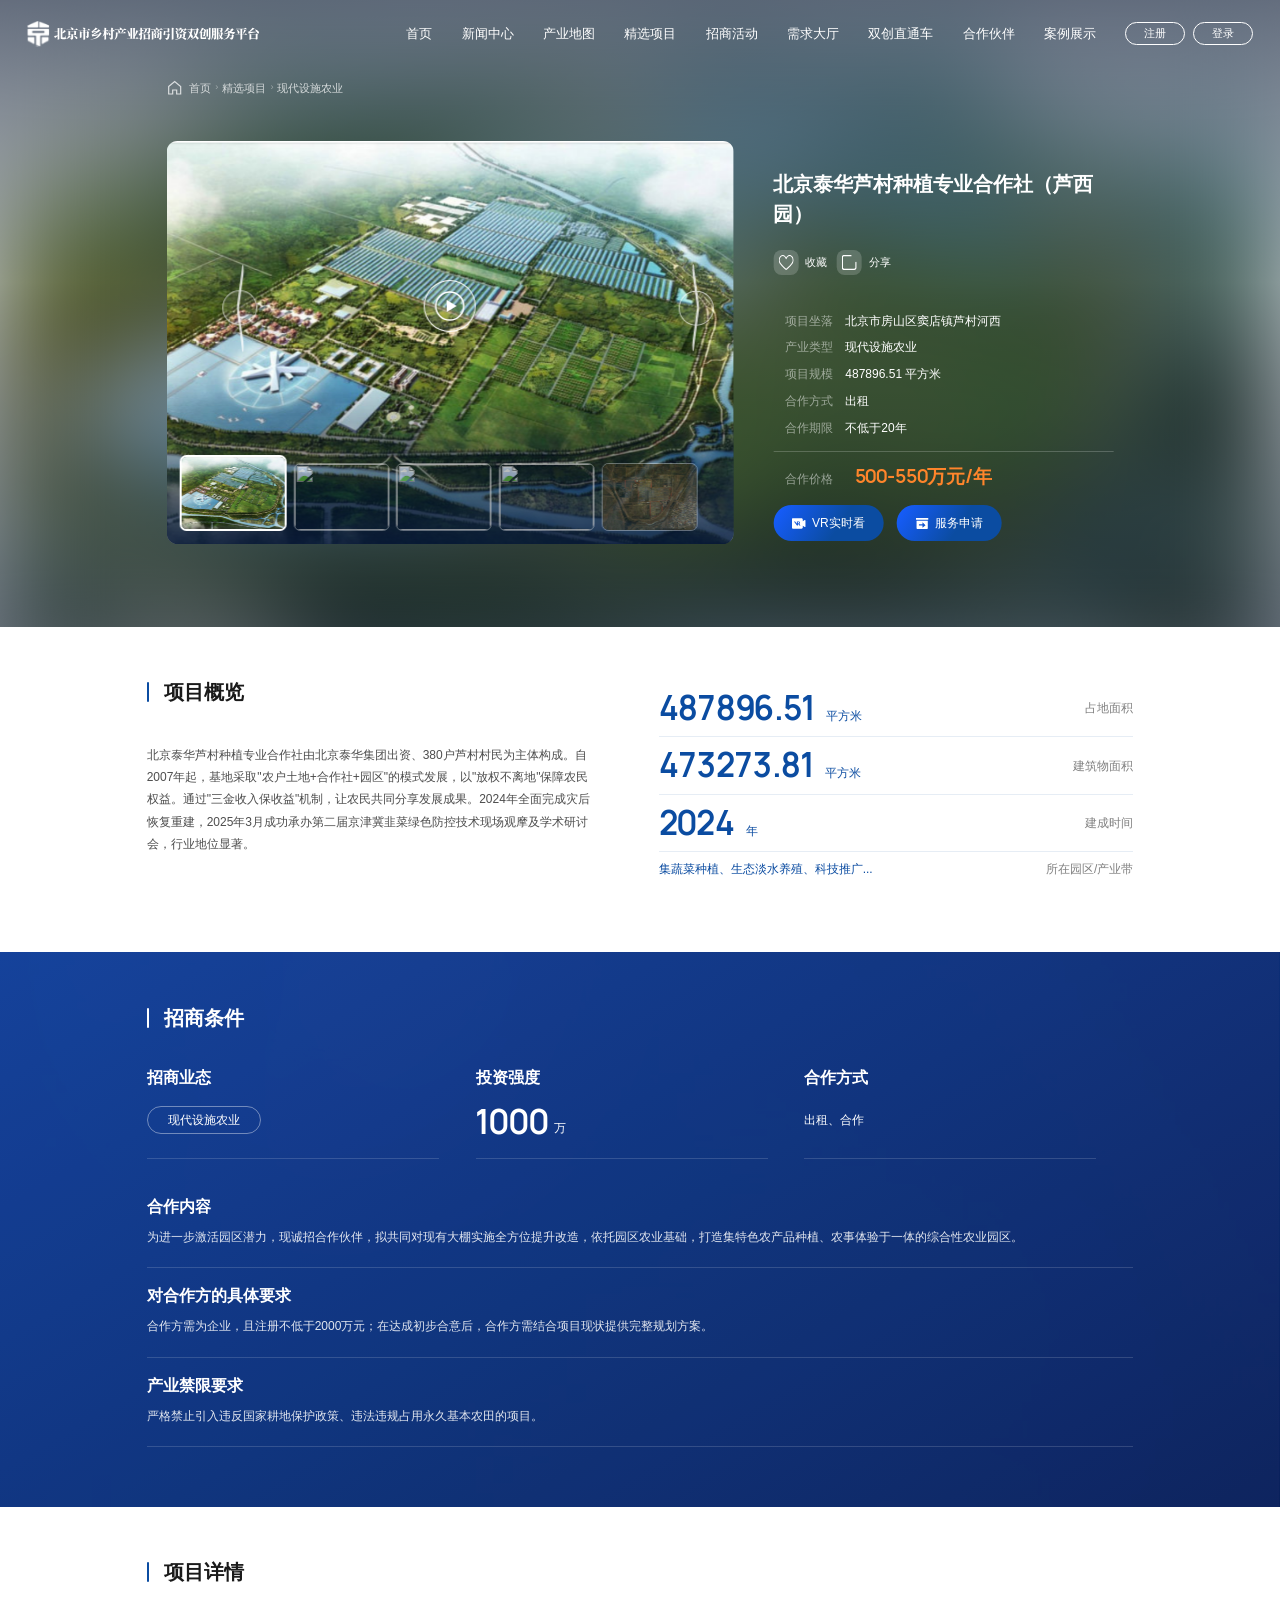
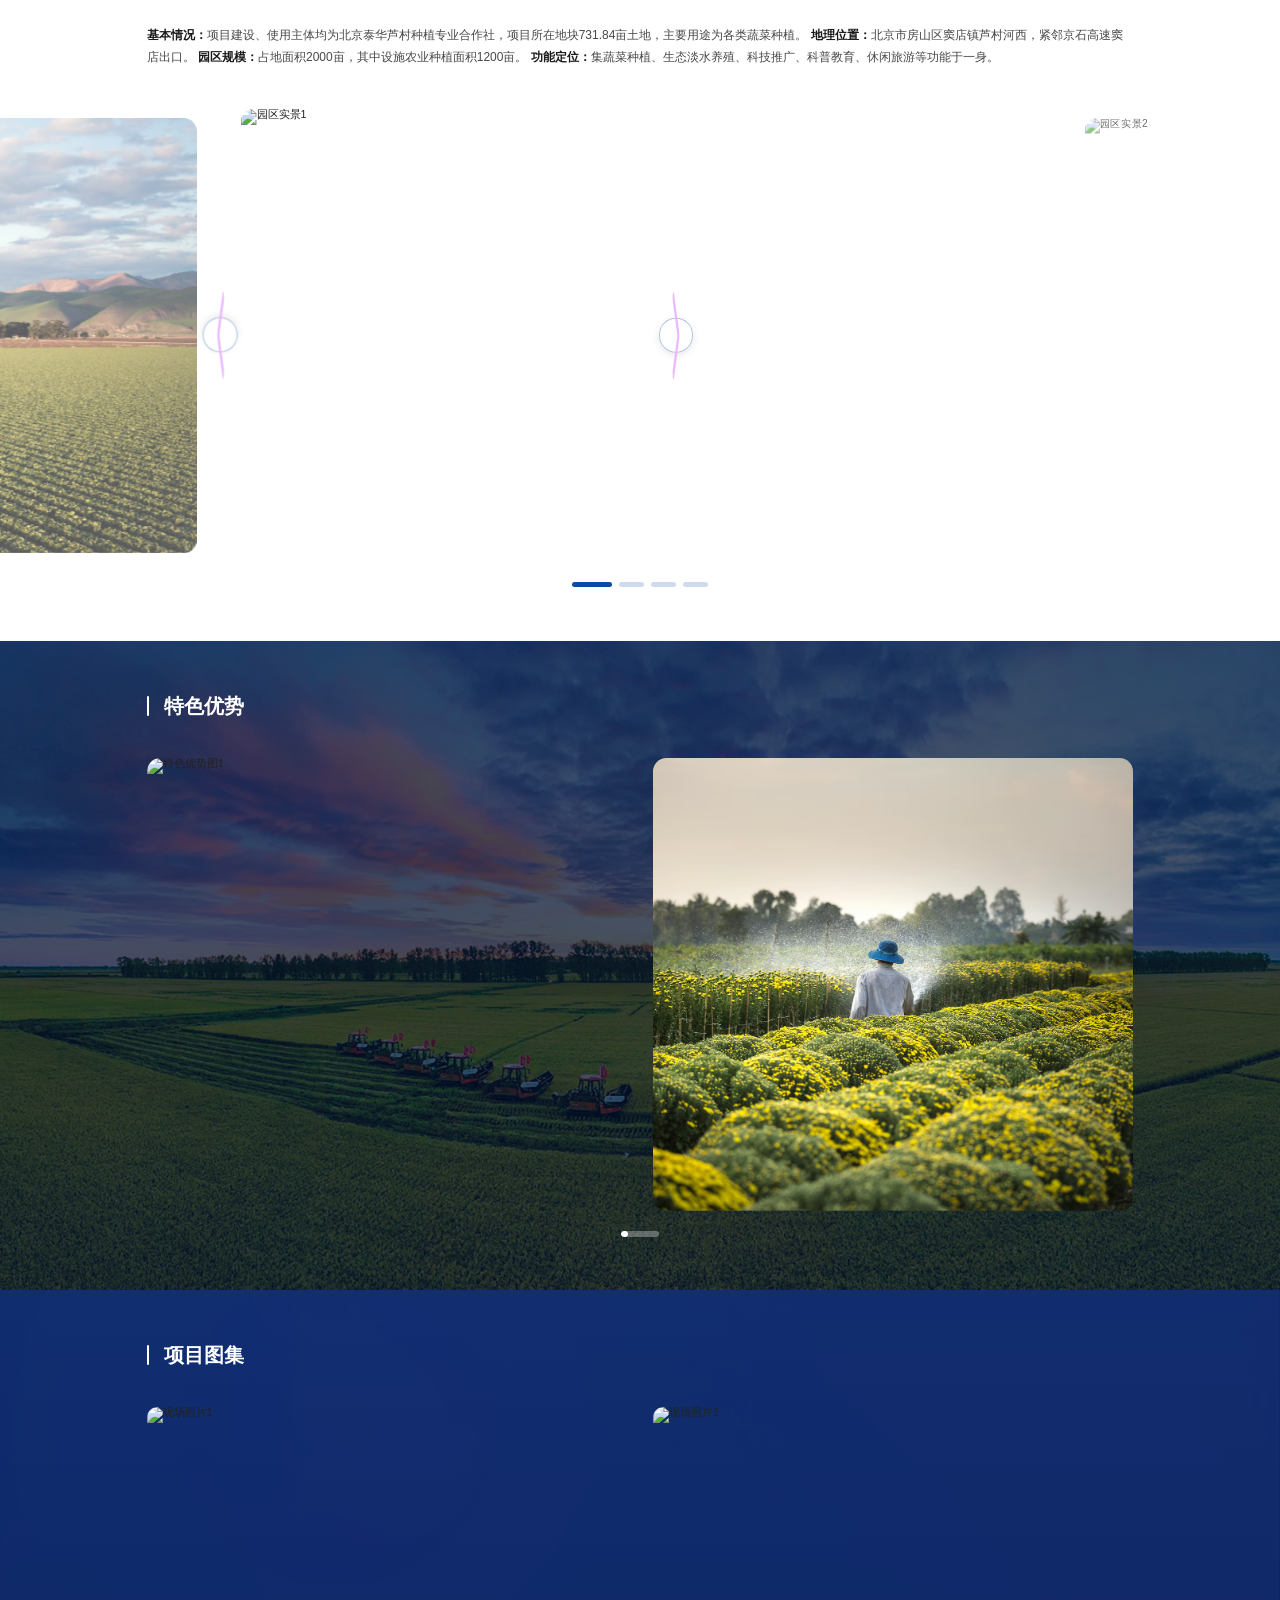
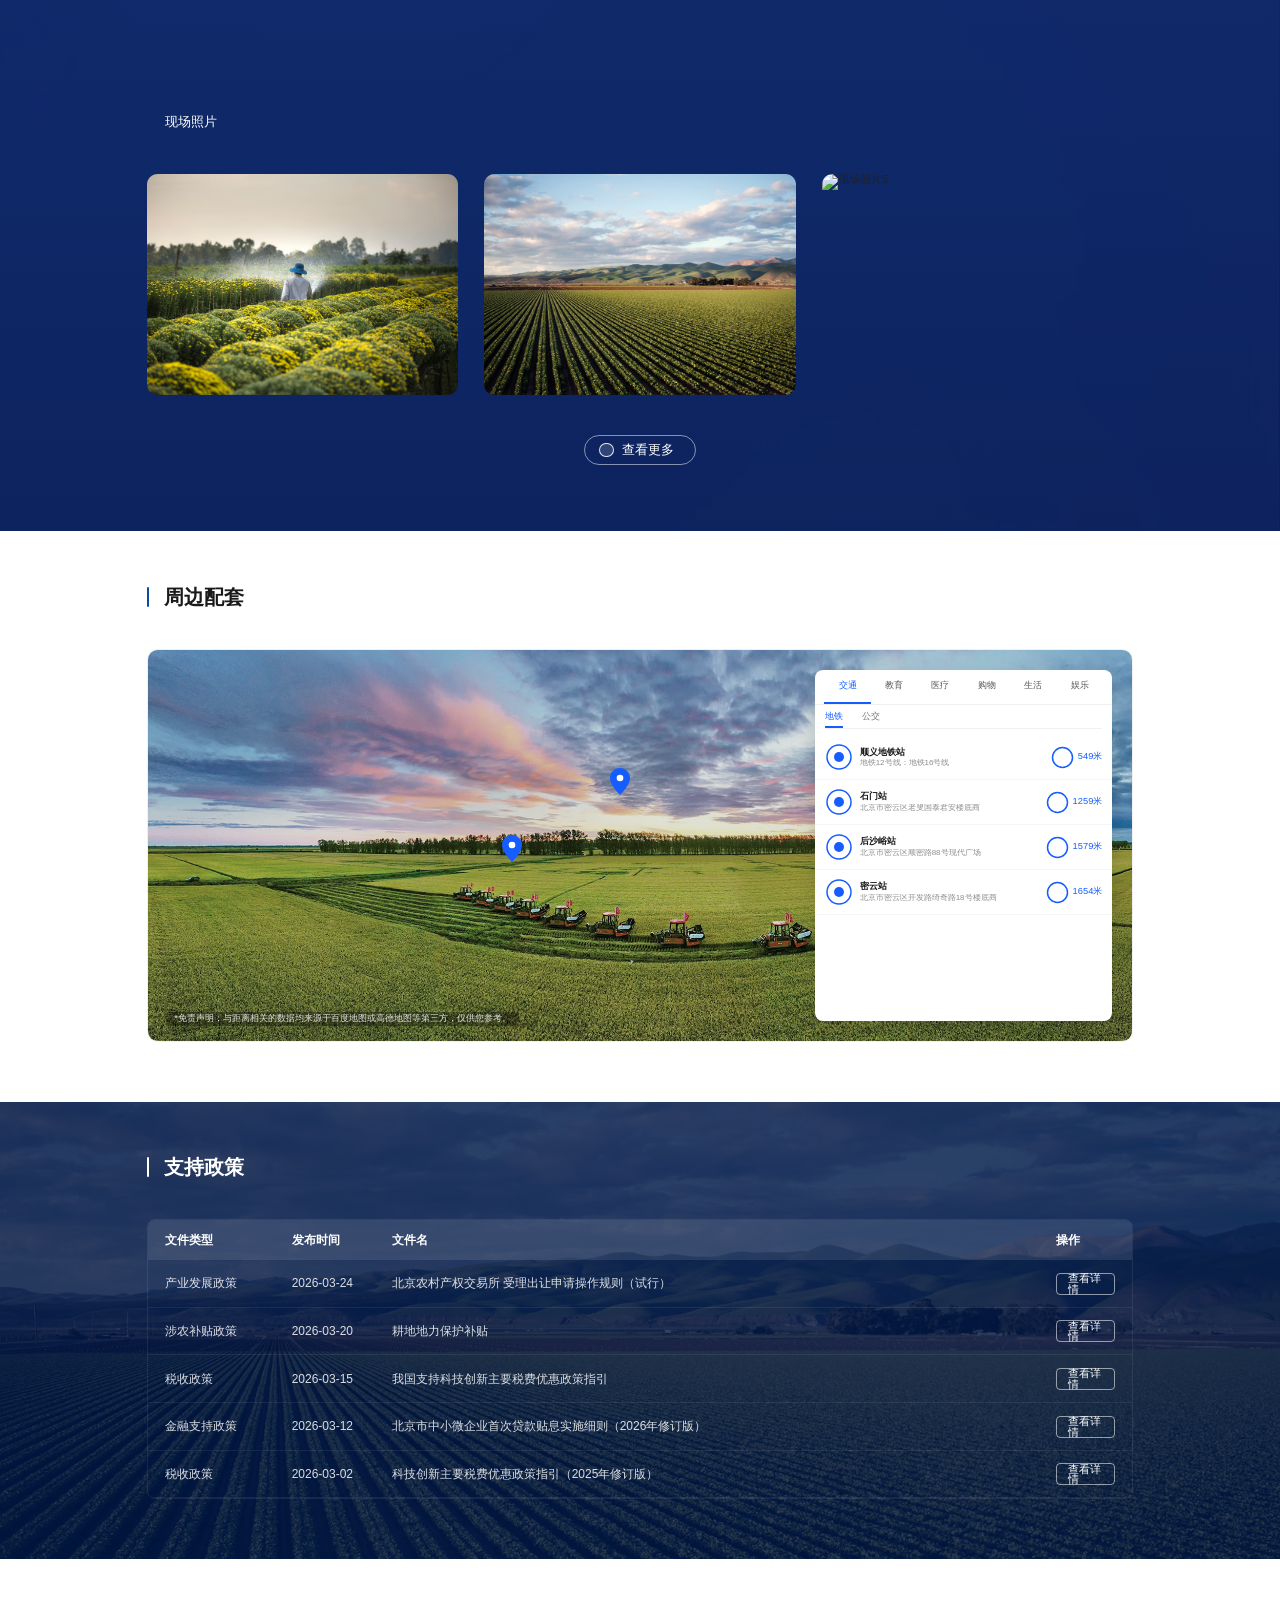
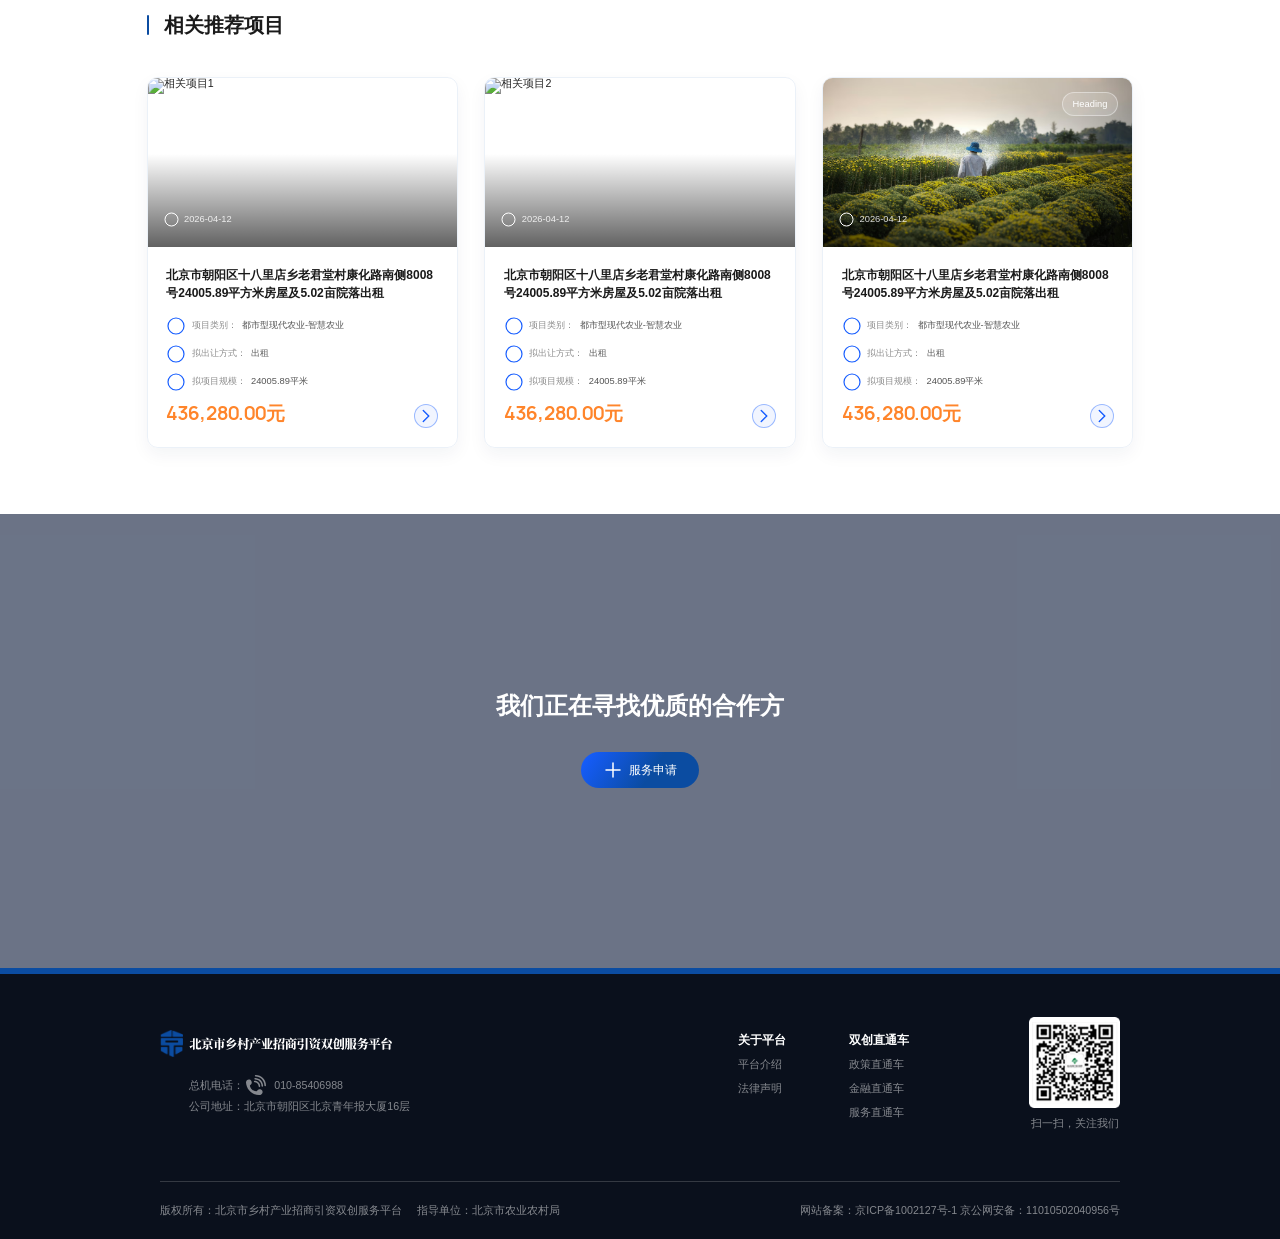
==== agriculture_project_detail.html @ c12c5688 "Initial commit: add front-end project files" ====
<!DOCTYPE html>
<html lang="zh-CN">
<head>
<meta charset="UTF-8" />
<title>北京泰华芦村种植专业合作社（芦西园）- 现代设施农业 - 京农招商</title>
<meta name="author" content="品牌策划:神州互动" />
<meta name="keywords" content="现代设施农业,北京泰华芦村,招商引资,农业项目" />
<meta name="description" content="北京泰华芦村种植专业合作社（芦西园）项目详情，现代设施农业，招商合作方式：出租。" />
<meta name="format-detection" content="telephone=no" />
<meta content="yes" name="apple-mobile-web-app-capable" />
<meta name="viewport" content="width=device-width,initial-scale=1.0,maximum-scale=1.0,user-scalable=0,minimal-ui" />
<meta http-equiv="X-UA-Compatible" content="ie=edge" />
<meta http-equiv="Cache-Control" content="no-store, no-cache, must-revalidate, max-age=0" />
<meta http-equiv="Pragma" content="no-cache" />
<meta http-equiv="Expires" content="0" />
<link rel="stylesheet" href="css/swiper-bundle.min.css" />
<link rel="stylesheet" href="css/aos.css" />
<link rel="stylesheet" href="css/fancybox.css" />
<link rel="stylesheet" href="css/my.css" />
<link rel="stylesheet" href="css/platform-pages.css" />
<link rel="stylesheet" href="css/agri-detail.css" />
</head>
<body class="agri_dtl_page">

<!-- ========== 导航头部 ========== -->
<div class="header">
    <div class="comWrapper flex">
        <a href="index.html" class="logo logo1"><img src="images/logo.svg" alt="京农招商"></a>
        <a href="index.html" class="logo logo2"><img src="images/logo2.svg" alt="京农招商"></a>
        <div class="headR flex">
            <ul class="nav flex">
                <li><a href="index.html">首页</a></li>
                <li><a href="javascript:;">新闻中心</a></li>
                <li>
                    <div class="navApp"><a href="javascript:;">产业地图</a><i></i></div>
                    <dl class="downMenu top_fold_inner">
                        <dd><a href="javascript:;">投资地图</a></dd>
                        <dd><a href="javascript:;">产业图谱</a></dd>
                    </dl>
                </li>
                <li><a href="modern_agriculture_projects.html">精选项目</a></li>
                <li><a href="javascript:;">招商活动</a></li>
                <li><a href="javascript:;">需求大厅</a></li>
                <li>
                    <div class="top_fold">
                        <div class="navApp"><a href="javascript:;">双创直通车</a><i></i></div>
                        <dl class="downMenu top_fold_inner">
                            <dd><a href="javascript:;">政策直通车</a></dd>
                            <dd><a href="javascript:;">金融直通车</a></dd>
                            <dd><a href="javascript:;">服务直通车</a></dd>
                        </dl>
                    </div>
                </li>
                <li><a href="javascript:;">合作伙伴</a></li>
                <li><a href="javascript:;">案例展示</a></li>
            </ul>
            <div class="login flex">
                <a href="javascript:;">注册</a>
                <a href="javascript:;">登录</a>
            </div>
        </div>
        <div class="menu-handler" id="menu-handler">
            <span class="burger burger-1 trans"></span>
            <span class="burger burger-2 trans-fast"></span>
            <span class="burger burger-3 trans"></span>
        </div>
    </div>
</div>

<!-- ========== Hero 详情横幅 ========== -->
<section class="agri_dtl_hero">
    <!-- 模糊背景：与主图相同，叠加 blur + 暗色遮罩 -->
    <div class="agri_dtl_hero_bg">
        <img src="images/agri-detail/hero-main.jpg" alt="" class="bg_img">
        <!-- <div class="bg_img"></div> -->
    </div>
    <div class="agri_dtl_hero_overlay"></div>

    <div class="agri_dtl_hero_inner">
        <!-- 面包屑 -->
        <div class="agri_dtl_breadcrumb">
            <svg class="agri_dtl_bc_home" width="16" height="16" viewBox="0 0 16 16" fill="none" xmlns="http://www.w3.org/2000/svg">
                <path d="M2 6.5L8 1.5L14 6.5V14H10V10H6V14H2V6.5Z" stroke="rgba(255,255,255,0.75)" stroke-width="1.2" fill="none"/>
            </svg>
            <a href="index.html">首页</a>
            <span class="agri_dtl_bc_sep">›</span>
            <a href="modern_agriculture_projects.html">精选项目</a>
            <span class="agri_dtl_bc_sep">›</span>
            <span>现代设施农业</span>
        </div>

        <!-- 内容双列 -->
        <div class="agri_dtl_hero_body">
            <!-- 左：主图 + 缩略图（缩略图叠在主图底部） -->
            <div class="agri_dtl_hero_left">
                <!-- 主图+缩略图的整体容器（overflow:hidden） -->
                <div class="agri_dtl_img_wrap">
                    <!-- 主图 Swiper -->
                    <div class="agri_dtl_main_swiper swiper">
                        <div class="swiper-wrapper">
                            <div class="swiper-slide">
                                <img src="images/agri-detail/hero-main.jpg" alt="项目全景">
                            </div>
                            <div class="swiper-slide">
                                <img src="images/agri-detail/thumb1.jpg" alt="园区设施">
                            </div>
                            <div class="swiper-slide">
                                <img src="images/agri-detail/thumb2.jpg" alt="作物种植">
                            </div>
                            <div class="swiper-slide">
                                <img src="images/agri-detail/thumb3.jpg" alt="大棚环境">
                            </div>
                            <div class="swiper-slide">
                                <img src="images/agri-detail/thumb4.jpg" alt="园区配套">
                            </div>
                        </div>
                    </div>

                    <!-- 主图上层：播放按钮 -->
                    <a class="agri_dtl_play_btn" href="javascript:;" aria-label="播放视频">
                        <svg viewBox="0 0 30 30" width="30" height="30" fill="none">
                            <circle cx="15" cy="15" r="14" stroke="white" stroke-width="1.5"/>
                            <polygon points="12,9 22,15 12,21" fill="white"/>
                        </svg>
                    </a>

                    <!-- 左右箭头（叠在主图上） -->
                    <button class="agri_dtl_arrow agri_dtl_arrow_prev" id="heroImgPrev" aria-label="上一张">
                        <img src="images/agri-detail/btn-arrow.svg" alt="">
                    </button>
                    <button class="agri_dtl_arrow agri_dtl_arrow_next" id="heroImgNext" aria-label="下一张">
                        <img src="images/agri-detail/btn-arrow.svg" alt="">
                    </button>

                    <!-- 底部渐变遮罩（叠在图上，让缩略图背景融合） -->
                    <div class="agri_dtl_img_gradient"></div>

                    <!-- 缩略图条（叠在主图底部） -->
                    <div class="agri_dtl_thumb_strip">
                        <button class="agri_dtl_thumb agri_dtl_thumb--active" data-idx="0">
                            <img src="images/agri-detail/hero-main.jpg" alt="">
                        </button>
                        <button class="agri_dtl_thumb" data-idx="1">
                            <img src="images/agri-detail/thumb1.jpg" alt="">
                        </button>
                        <button class="agri_dtl_thumb" data-idx="2">
                            <img src="images/agri-detail/thumb2.jpg" alt="">
                        </button>
                        <button class="agri_dtl_thumb" data-idx="3">
                            <img src="images/agri-detail/thumb3.jpg" alt="">
                        </button>
                        <button class="agri_dtl_thumb" data-idx="4">
                            <img src="images/agri-detail/thumb4.jpg" alt="">
                        </button>
                    </div>
                </div>
            </div><!-- /.agri_dtl_hero_left -->

            <!-- 右：项目信息 -->
            <div class="agri_dtl_hero_right">
                <h1 class="agri_dtl_proj_title">北京泰华芦村种植专业合作社（芦西园）</h1>

                <!-- 收藏 / 分享 -->
                <div class="agri_dtl_actions">
                    <button class="agri_dtl_act_btn">
                        <span class="agri_dtl_act_icon">
                            <img src="images/agri-detail/icon-fav.svg" alt="">
                        </span>
                        <span>收藏</span>
                    </button>
                    <button class="agri_dtl_act_btn">
                        <span class="agri_dtl_act_icon">
                            <img src="images/agri-detail/icon-share1.svg" alt="">
                        </span>
                        <span>分享</span>
                    </button>
                </div>

                <!-- 属性列表 -->
                <ul class="agri_dtl_proj_stats">
                    <li>
                        <span class="agri_dtl_stat_label">项目坐落</span>
                        <span class="agri_dtl_stat_val">北京市房山区窦店镇芦村河西</span>
                    </li>
                    <li>
                        <span class="agri_dtl_stat_label">产业类型</span>
                        <span class="agri_dtl_stat_val">现代设施农业</span>
                    </li>
                    <li>
                        <span class="agri_dtl_stat_label">项目规模</span>
                        <span class="agri_dtl_stat_val">487896.51 平方米</span>
                    </li>
                    <li>
                        <span class="agri_dtl_stat_label">合作方式</span>
                        <span class="agri_dtl_stat_val">出租</span>
                    </li>
                    <li>
                        <span class="agri_dtl_stat_label">合作期限</span>
                        <span class="agri_dtl_stat_val">不低于20年</span>
                    </li>
                </ul>

                <!-- 价格行（分隔线 + 合作价格） -->
                <div class="agri_dtl_stat_divider"></div>
                <div class="agri_dtl_price_row">
                    <span class="agri_dtl_price_label">合作价格</span>
                    <strong class="agri_dtl_price_val">500-550万元/年</strong>
                </div>

                <!-- 操作按钮组 -->
                <div class="agri_dtl_cta_btns">
                    <a href="javascript:;" class="agri_dtl_cta_btn">
                        <img src="images/agri-detail/icon-vr.svg" alt="">
                        VR实时看
                    </a>
                    <a href="javascript:;" class="agri_dtl_cta_btn">
                        <img src="images/agri-detail/icon-service.svg" alt="">
                        服务申请
                    </a>
                </div>
            </div><!-- /.agri_dtl_hero_right -->
        </div>
    </div>
</section>

<!-- ========== 项目概览 ========== -->
<section class="agri_dtl_overview">
    <div class="w1480">
        <div class="agri_dtl_overview_inner flex" data-aos="fade-up">
            <!-- 左：文字说明 -->
            <div class="agri_dtl_overview_text">
                <div class="agri_dtl_sec_title agri_dtl_sec_title--dark">
                    <span class="agri_dtl_title_bar"></span>
                    <h2>项目概览</h2>
                </div>
                <p class="agri_dtl_overview_desc">
                    北京泰华芦村种植专业合作社由北京泰华集团出资、380户芦村村民为主体构成。自2007年起，基地采取"农户土地+合作社+园区"的模式发展，以"放权不离地"保障农民权益。通过"三金收入保收益"机制，让农民共同分享发展成果。2024年全面完成灾后恢复重建，2025年3月成功承办第二届京津冀韭菜绿色防控技术现场观摩及学术研讨会，行业地位显著。
                </p>
            </div>

            <!-- 右：关键数据 -->
            <div class="agri_dtl_overview_stats">
                <div class="agri_dtl_stat_table">
                    <div class="agri_dtl_stat_row">
                        <div class="agri_dtl_stat_num_row">
                            <span class="agri_dtl_stat_num">487896.51</span>
                            <span class="agri_dtl_stat_unit">平方米</span>
                        </div>
                        <span class="agri_dtl_stat_name">
                            <span class="agri_dtl_stat_name">占地面积</span>
                        </span>
                    </div>
                    <div class="agri_dtl_stat_row">
                        <div class="agri_dtl_stat_num_row">
                            <span class="agri_dtl_stat_num">473273.81</span>
                            <span class="agri_dtl_stat_unit">平方米</span>
                        </div>
                        <span class="agri_dtl_stat_name">建筑物面积</span>
                    </div>
                    <div class="agri_dtl_stat_row">
                        <div class="agri_dtl_stat_num_row">
                            <span class="agri_dtl_stat_num">2024</span>
                            <span class="agri_dtl_stat_unit">年</span>
                        </div>
                        <span class="agri_dtl_stat_name">建成时间</span>
                    </div>
                    <div class="agri_dtl_stat_row agri_dtl_stat_row--last">
                        <dd class="agri_dtl_stat_desc">集蔬菜种植、生态淡水养殖、科技推广...</dd>
                        <span class="agri_dtl_stat_name">
                            <span class="agri_dtl_stat_name">所在园区/产业带</span>
                        </span>
                    </div>
                </div>
            </div>
        </div>
    </div>
</section>

<!-- ========== 招商条件 ========== -->
<section class="agri_dtl_invest">
    <div class="agri_dtl_invest_bg"></div>
    <div class="w1480 agri_dtl_invest_inner" data-aos="fade-up">
        <div class="agri_dtl_sec_title agri_dtl_sec_title--white">
            <span class="agri_dtl_title_bar"></span>
            <h2>招商条件</h2>
        </div>

        <!-- 第一行：3列数据 -->
        <div class="agri_dtl_invest_row1 flex">
            <div class="agri_dtl_invest_col">
                <p class="agri_dtl_invest_col_label">招商业态</p>
                <div class="agri_dtl_invest_tags">
                    <span class="agri_dtl_invest_tag">现代设施农业</span>
                </div>
                <div class="agri_dtl_invest_line"></div>
            </div>
            <div class="agri_dtl_invest_col">
                <p class="agri_dtl_invest_col_label">投资强度</p>
                <div class="agri_dtl_invest_num_row">
                    <strong class="agri_dtl_invest_num">1000</strong>
                    <span class="agri_dtl_invest_unit">万</span>
                </div>
                <div class="agri_dtl_invest_line"></div>
            </div>
            <div class="agri_dtl_invest_col">
                <p class="agri_dtl_invest_col_label">合作方式</p>
                <p class="agri_dtl_invest_val">出租、合作</p>
                <div class="agri_dtl_invest_line"></div>
            </div>
        </div>

        <!-- 第二行：合作内容 -->
        <div class="agri_dtl_invest_detail">
            <p class="agri_dtl_invest_detail_label">合作内容</p>
            <p class="agri_dtl_invest_detail_text">
                为进一步激活园区潜力，现诚招合作伙伴，拟共同对现有大棚实施全方位提升改造，依托园区农业基础，打造集特色农产品种植、农事体验于一体的综合性农业园区。
            </p>
            <div class="agri_dtl_invest_long_line"></div>
        </div>

        <!-- 第三行：对合作方的具体要求 -->
        <div class="agri_dtl_invest_detail">
            <p class="agri_dtl_invest_detail_label">对合作方的具体要求</p>
            <p class="agri_dtl_invest_detail_text">
                合作方需为企业，且注册不低于2000万元；在达成初步合意后，合作方需结合项目现状提供完整规划方案。
            </p>
            <div class="agri_dtl_invest_long_line"></div>
        </div>

        <!-- 第四行：产业禁限要求 -->
        <div class="agri_dtl_invest_detail">
            <p class="agri_dtl_invest_detail_label">产业禁限要求</p>
            <p class="agri_dtl_invest_detail_text">
                严格禁止引入违反国家耕地保护政策、违法违规占用永久基本农田的项目。
            </p>
            <div class="agri_dtl_invest_long_line"></div>
        </div>
    </div>
</section>

<!-- ========== 项目详情 ========== -->
<section class="agri_dtl_detail_sec">
    <div class="w1480" data-aos="fade-up">
        <div class="agri_dtl_sec_title agri_dtl_sec_title--dark">
            <span class="agri_dtl_title_bar"></span>
            <h2>项目详情</h2>
        </div>
        <p class="agri_dtl_detail_text">
            <strong>基本情况：</strong>项目建设、使用主体均为北京泰华芦村种植专业合作社，项目所在地块731.84亩土地，主要用途为各类蔬菜种植。
            <strong>地理位置：</strong>北京市房山区窦店镇芦村河西，紧邻京石高速窦店出口。
            <strong>园区规模：</strong>占地面积2000亩，其中设施农业种植面积1200亩。
            <strong>功能定位：</strong>集蔬菜种植、生态淡水养殖、科技推广、科普教育、休闲旅游等功能于一身。
        </p>

        <!-- 图集轮播（中心放大式） -->
        <div class="agri_dtl_gallery_wrap">
            <div class="agri_dtl_gallery_swiper swiper">
                <div class="swiper-wrapper">
                    <div class="swiper-slide">
                        <a data-fancybox="detail-gallery" href="images/listShow/item1.png">
                            <img src="images/listShow/item1.png" alt="园区实景1">
                        </a>
                    </div>
                    <div class="swiper-slide">
                        <a data-fancybox="detail-gallery" href="images/listShow/item2.png">
                            <img src="images/listShow/item2.png" alt="园区实景2">
                        </a>
                    </div>
                    <div class="swiper-slide">
                        <a data-fancybox="detail-gallery" href="images/listShow/item3.png">
                            <img src="images/listShow/item3.png" alt="园区实景3">
                        </a>
                    </div>
                    <div class="swiper-slide">
                        <a data-fancybox="detail-gallery" href="images/listShow/item4.png">
                            <img src="images/listShow/item4.png" alt="园区实景4">
                        </a>
                    </div>
                </div>
                <button class="agri_dtl_arrow agri_dtl_arrow_prev agri_dtl_arrow--dark" aria-label="上一张">
                    <img src="images/agri-detail/btn-arrow.svg" alt="">
                </button>
                <button class="agri_dtl_arrow agri_dtl_arrow_next agri_dtl_arrow--dark" aria-label="下一张">
                    <img src="images/agri-detail/btn-arrow.svg" alt="">
                </button>
            </div>
            <!-- 分页点 -->
            <div class="agri_dtl_gallery_dots flex">
                <span class="agri_dtl_dot agri_dtl_dot--active"></span>
                <span class="agri_dtl_dot"></span>
                <span class="agri_dtl_dot"></span>
                <span class="agri_dtl_dot"></span>
            </div>
        </div>
    </div>
</section>

<!-- ========== 特色优势 ========== -->
<section class="agri_dtl_advantage">
    <div class="agri_dtl_advantage_bg"></div>
    <div class="w1480 agri_dtl_advantage_inner" data-aos="fade-up">
        <div class="agri_dtl_sec_title agri_dtl_sec_title--white">
            <span class="agri_dtl_title_bar"></span>
            <h2>特色优势</h2>
        </div>

        <div class="agri_dtl_advantage_imgs flex">
            <div class="agri_dtl_advantage_img">
                <a data-fancybox="adv-gallery" href="images/listShow/item2.png">
                    <img src="images/listShow/item2.png" alt="特色优势图1">
                </a>
            </div>
            <div class="agri_dtl_advantage_img">
                <a data-fancybox="adv-gallery" href="images/listShow/item3.png">
                    <img src="images/listShow/item3.png" alt="特色优势图2">
                </a>
            </div>
        </div>

        <!-- 进度条/指示器 -->
        <div class="agri_dtl_advantage_bar">
            <div class="agri_dtl_advantage_track">
                <div class="agri_dtl_advantage_fill"></div>
            </div>
        </div>
    </div>
</section>

<!-- ========== 项目图集 ========== -->
<section class="agri_dtl_photos_sec">
    <div class="w1480" data-aos="fade-up">
        <div class="agri_dtl_sec_title agri_dtl_sec_title--white">
            <span class="agri_dtl_title_bar"></span>
            <h2>项目图集</h2>
        </div>

        <!-- 第一行：2张大图 -->
        <div class="agri_dtl_photos_row1 flex">
            <div class="agri_dtl_photo_lg">
                <a data-fancybox="photos-gallery" href="images/listShow/item1.png">
                    <img src="images/listShow/item1.png" alt="现场照片1">
                    <div class="agri_dtl_photo_caption">现场照片</div>
                </a>
            </div>
            <div class="agri_dtl_photo_lg">
                <a data-fancybox="photos-gallery" href="images/listShow/item2.png">
                    <img src="images/listShow/item2.png" alt="现场照片2">
                </a>
            </div>
        </div>

        <!-- 第二行：3张小图 -->
        <div class="agri_dtl_photos_row2 flex">
            <div class="agri_dtl_photo_sm">
                <a data-fancybox="photos-gallery" href="images/listShow/item3.png">
                    <img src="images/listShow/item3.png" alt="现场照片3">
                </a>
            </div>
            <div class="agri_dtl_photo_sm">
                <a data-fancybox="photos-gallery" href="images/listShow/item4.png">
                    <img src="images/listShow/item4.png" alt="现场照片4">
                </a>
            </div>
            <div class="agri_dtl_photo_sm">
                <a data-fancybox="photos-gallery" href="images/listShow/item1.png">
                    <img src="images/listShow/item1.png" alt="现场照片5">
                </a>
            </div>
        </div>

        <!-- 查看更多 -->
        <div class="agri_dtl_photos_more">
            <a href="javascript:;" class="agri_dtl_more_btn">
                <span class="agri_dtl_more_circle"></span>查看更多
            </a>
        </div>
    </div>
</section>

<!-- ========== 周边配套 ========== -->
<section class="agri_dtl_surroundings_sec">
    <div class="w1480" data-aos="fade-up">
        <div class="agri_dtl_sec_title agri_dtl_sec_title--dark">
            <span class="agri_dtl_title_bar"></span>
            <h2>周边配套</h2>
        </div>

        <div class="agri_dtl_map_wrap">
            <!-- 地图主体 -->
            <div class="agri_dtl_map_img">
                <img src="images/listShow/banner.png" alt="周边地图">
                <!-- 地图标注点 -->
                <div class="agri_dtl_map_pin" style="left:48%;top:38%">
                    <svg width="49" height="49" viewBox="0 0 49 49" fill="none" xmlns="http://www.w3.org/2000/svg">
                        <path d="M24.5 4C16.2 4 9.5 10.7 9.5 19C9.5 30 24.5 44.5 24.5 44.5C24.5 44.5 39.5 30 39.5 19C39.5 10.7 32.8 4 24.5 4Z" fill="#165DFF"/>
                        <circle cx="24.5" cy="19" r="5" fill="white"/>
                    </svg>
                </div>
                <div class="agri_dtl_map_pin" style="left:37%;top:55%">
                    <svg width="49" height="49" viewBox="0 0 49 49" fill="none" xmlns="http://www.w3.org/2000/svg">
                        <path d="M24.5 4C16.2 4 9.5 10.7 9.5 19C9.5 30 24.5 44.5 24.5 44.5C24.5 44.5 39.5 30 39.5 19C39.5 10.7 32.8 4 24.5 4Z" fill="#165DFF"/>
                        <circle cx="24.5" cy="19" r="5" fill="white"/>
                    </svg>
                </div>
                <!-- 免责声明 -->
                <p class="agri_dtl_map_disclaimer">*免责声明：与距离相关的数据均来源于百度地图或高德地图等第三方，仅供您参考。</p>
            </div>

            <!-- 右侧 POI 面板 -->
            <div class="agri_dtl_poi_panel">
                <div class="agri_dtl_poi_tabs">
                    <div class="agri_dtl_poi_tab_head flex">
                        <button class="agri_dtl_poi_cat agri_dtl_poi_cat--active" data-cat="交通">交通</button>
                        <button class="agri_dtl_poi_cat" data-cat="教育">教育</button>
                        <button class="agri_dtl_poi_cat" data-cat="医疗">医疗</button>
                        <button class="agri_dtl_poi_cat" data-cat="购物">购物</button>
                        <button class="agri_dtl_poi_cat" data-cat="生活">生活</button>
                        <button class="agri_dtl_poi_cat" data-cat="娱乐">娱乐</button>
                    </div>

                    <!-- 交通子标签 -->
                    <div class="agri_dtl_poi_sub_tabs flex" data-cat="交通">
                        <button class="agri_dtl_poi_sub agri_dtl_poi_sub--active">地铁</button>
                        <button class="agri_dtl_poi_sub">公交</button>
                    </div>
                    <div class="agri_dtl_poi_sub_line"></div>

                    <!-- POI 列表 -->
                    <ul class="agri_dtl_poi_list">
                        <li class="agri_dtl_poi_item">
                            <div class="agri_dtl_poi_icon">
                                <svg width="28" height="28" viewBox="0 0 28 28" fill="none"><circle cx="14" cy="14" r="12" stroke="#165DFF" stroke-width="1.5"/><circle cx="14" cy="14" r="5" fill="#165DFF"/></svg>
                            </div>
                            <div class="agri_dtl_poi_info">
                                <strong>顺义地铁站</strong>
                                <span>地铁12号线：地铁16号线</span>
                            </div>
                            <div class="agri_dtl_poi_dist">
                                <svg width="23" height="23" viewBox="0 0 23 23" fill="none"><circle cx="11.5" cy="11.5" r="10" stroke="#165DFF" stroke-width="1.5"/></svg>
                                549米
                            </div>
                        </li>
                        <li class="agri_dtl_poi_item">
                            <div class="agri_dtl_poi_icon">
                                <svg width="28" height="28" viewBox="0 0 28 28" fill="none"><circle cx="14" cy="14" r="12" stroke="#165DFF" stroke-width="1.5"/><circle cx="14" cy="14" r="5" fill="#165DFF"/></svg>
                            </div>
                            <div class="agri_dtl_poi_info">
                                <strong>石门站</strong>
                                <span>北京市密云区老叟国泰君安楼底商</span>
                            </div>
                            <div class="agri_dtl_poi_dist">
                                <svg width="23" height="23" viewBox="0 0 23 23" fill="none"><circle cx="11.5" cy="11.5" r="10" stroke="#165DFF" stroke-width="1.5"/></svg>
                                1259米
                            </div>
                        </li>
                        <li class="agri_dtl_poi_item">
                            <div class="agri_dtl_poi_icon">
                                <svg width="28" height="28" viewBox="0 0 28 28" fill="none"><circle cx="14" cy="14" r="12" stroke="#165DFF" stroke-width="1.5"/><circle cx="14" cy="14" r="5" fill="#165DFF"/></svg>
                            </div>
                            <div class="agri_dtl_poi_info">
                                <strong>后沙峪站</strong>
                                <span>北京市密云区顺密路88号现代广场</span>
                            </div>
                            <div class="agri_dtl_poi_dist">
                                <svg width="23" height="23" viewBox="0 0 23 23" fill="none"><circle cx="11.5" cy="11.5" r="10" stroke="#165DFF" stroke-width="1.5"/></svg>
                                1579米
                            </div>
                        </li>
                        <li class="agri_dtl_poi_item">
                            <div class="agri_dtl_poi_icon">
                                <svg width="28" height="28" viewBox="0 0 28 28" fill="none"><circle cx="14" cy="14" r="12" stroke="#165DFF" stroke-width="1.5"/><circle cx="14" cy="14" r="5" fill="#165DFF"/></svg>
                            </div>
                            <div class="agri_dtl_poi_info">
                                <strong>密云站</strong>
                                <span>北京市密云区开发路绮奇路18号楼底商</span>
                            </div>
                            <div class="agri_dtl_poi_dist">
                                <svg width="23" height="23" viewBox="0 0 23 23" fill="none"><circle cx="11.5" cy="11.5" r="10" stroke="#165DFF" stroke-width="1.5"/></svg>
                                1654米
                            </div>
                        </li>
                    </ul>
                </div>
            </div>
        </div>
    </div>
</section>

<!-- ========== 支持政策 ========== -->
<section class="agri_dtl_policy_sec">
    <div class="agri_dtl_policy_bg"></div>
    <div class="w1480 agri_dtl_policy_inner" data-aos="fade-up">
        <div class="agri_dtl_sec_title agri_dtl_sec_title--white">
            <span class="agri_dtl_title_bar"></span>
            <h2>支持政策</h2>
        </div>

        <div class="agri_dtl_policy_table_wrap">
            <table class="agri_dtl_policy_table">
                <thead>
                    <tr>
                        <th class="agri_dtl_policy_th--type">文件类型</th>
                        <th class="agri_dtl_policy_th--date">发布时间</th>
                        <th class="agri_dtl_policy_th--name">文件名</th>
                        <th class="agri_dtl_policy_th--op">操作</th>
                    </tr>
                </thead>
                <tbody>
                    <tr>
                        <td>产业发展政策</td>
                        <td>2026-03-24</td>
                        <td>北京农村产权交易所 受理出让申请操作规则（试行）</td>
                        <td><a href="javascript:;" class="agri_dtl_policy_btn">查看详情</a></td>
                    </tr>
                    <tr>
                        <td>涉农补贴政策</td>
                        <td>2026-03-20</td>
                        <td>耕地地力保护补贴</td>
                        <td><a href="javascript:;" class="agri_dtl_policy_btn">查看详情</a></td>
                    </tr>
                    <tr>
                        <td>税收政策</td>
                        <td>2026-03-15</td>
                        <td>我国支持科技创新主要税费优惠政策指引</td>
                        <td><a href="javascript:;" class="agri_dtl_policy_btn">查看详情</a></td>
                    </tr>
                    <tr>
                        <td>金融支持政策</td>
                        <td>2026-03-12</td>
                        <td>北京市中小微企业首次贷款贴息实施细则（2026年修订版）</td>
                        <td><a href="javascript:;" class="agri_dtl_policy_btn">查看详情</a></td>
                    </tr>
                    <tr>
                        <td>税收政策</td>
                        <td>2026-03-02</td>
                        <td>科技创新主要税费优惠政策指引（2025年修订版）</td>
                        <td><a href="javascript:;" class="agri_dtl_policy_btn">查看详情</a></td>
                    </tr>
                </tbody>
            </table>
        </div>
    </div>
</section>

<!-- ========== 相关推荐项目 ========== -->
<section class="agri_dtl_related_sec">
    <div class="w1480" data-aos="fade-up">
        <div class="agri_dtl_sec_title agri_dtl_sec_title--dark">
            <span class="agri_dtl_title_bar"></span>
            <h2>相关推荐项目</h2>
        </div>

        <div class="agri_dtl_related_grid flex">
            <!-- 推荐卡片 1 -->
            <article class="agri_dtl_related_card">
                <div class="agri_dtl_related_img">
                    <img src="images/listShow/item1.png" alt="相关项目1">
                    <div class="agri_dtl_related_date">
                        <svg width="15" height="15" viewBox="0 0 15 15" fill="none"><circle cx="7.5" cy="7.5" r="6.5" stroke="white" stroke-width="1"/></svg>
                        2026-04-12
                    </div>
                    <span class="agri_dtl_related_tag">Heading</span>
                </div>
                <div class="agri_dtl_related_body">
                    <h3>北京市朝阳区十八里店乡老君堂村康化路南侧8008号24005.89平方米房屋及5.02亩院落出租</h3>
                    <ul class="agri_dtl_related_meta">
                        <li>
                            <svg width="20" height="20" viewBox="0 0 20 20" fill="none"><circle cx="10" cy="10" r="8" stroke="#165DFF" stroke-width="1.2"/></svg>
                            <span>项目类别：</span>都市型现代农业-智慧农业
                        </li>
                        <li>
                            <svg width="20" height="20" viewBox="0 0 20 20" fill="none"><circle cx="10" cy="10" r="8" stroke="#165DFF" stroke-width="1.2"/></svg>
                            <span>拟出让方式：</span>出租
                        </li>
                        <li>
                            <svg width="20" height="20" viewBox="0 0 20 20" fill="none"><circle cx="10" cy="10" r="8" stroke="#165DFF" stroke-width="1.2"/></svg>
                            <span>拟项目规模：</span>24005.89平米
                        </li>
                    </ul>
                    <div class="agri_dtl_related_price">436,280.00元</div>
                </div>
                <a href="javascript:;" class="agri_dtl_related_link" aria-label="查看项目详情">
                    <svg width="24" height="24" viewBox="0 0 24 24" fill="none"><path d="M9 18l6-6-6-6" stroke="#165DFF" stroke-width="1.5" stroke-linecap="round"/></svg>
                </a>
            </article>

            <!-- 推荐卡片 2 -->
            <article class="agri_dtl_related_card">
                <div class="agri_dtl_related_img">
                    <img src="images/listShow/item2.png" alt="相关项目2">
                    <div class="agri_dtl_related_date">
                        <svg width="15" height="15" viewBox="0 0 15 15" fill="none"><circle cx="7.5" cy="7.5" r="6.5" stroke="white" stroke-width="1"/></svg>
                        2026-04-12
                    </div>
                    <span class="agri_dtl_related_tag">Heading</span>
                </div>
                <div class="agri_dtl_related_body">
                    <h3>北京市朝阳区十八里店乡老君堂村康化路南侧8008号24005.89平方米房屋及5.02亩院落出租</h3>
                    <ul class="agri_dtl_related_meta">
                        <li>
                            <svg width="20" height="20" viewBox="0 0 20 20" fill="none"><circle cx="10" cy="10" r="8" stroke="#165DFF" stroke-width="1.2"/></svg>
                            <span>项目类别：</span>都市型现代农业-智慧农业
                        </li>
                        <li>
                            <svg width="20" height="20" viewBox="0 0 20 20" fill="none"><circle cx="10" cy="10" r="8" stroke="#165DFF" stroke-width="1.2"/></svg>
                            <span>拟出让方式：</span>出租
                        </li>
                        <li>
                            <svg width="20" height="20" viewBox="0 0 20 20" fill="none"><circle cx="10" cy="10" r="8" stroke="#165DFF" stroke-width="1.2"/></svg>
                            <span>拟项目规模：</span>24005.89平米
                        </li>
                    </ul>
                    <div class="agri_dtl_related_price">436,280.00元</div>
                </div>
                <a href="javascript:;" class="agri_dtl_related_link" aria-label="查看项目详情">
                    <svg width="24" height="24" viewBox="0 0 24 24" fill="none"><path d="M9 18l6-6-6-6" stroke="#165DFF" stroke-width="1.5" stroke-linecap="round"/></svg>
                </a>
            </article>

            <!-- 推荐卡片 3 -->
            <article class="agri_dtl_related_card">
                <div class="agri_dtl_related_img">
                    <img src="images/listShow/item3.png" alt="相关项目3">
                    <div class="agri_dtl_related_date">
                        <svg width="15" height="15" viewBox="0 0 15 15" fill="none"><circle cx="7.5" cy="7.5" r="6.5" stroke="white" stroke-width="1"/></svg>
                        2026-04-12
                    </div>
                    <span class="agri_dtl_related_tag">Heading</span>
                </div>
                <div class="agri_dtl_related_body">
                    <h3>北京市朝阳区十八里店乡老君堂村康化路南侧8008号24005.89平方米房屋及5.02亩院落出租</h3>
                    <ul class="agri_dtl_related_meta">
                        <li>
                            <svg width="20" height="20" viewBox="0 0 20 20" fill="none"><circle cx="10" cy="10" r="8" stroke="#165DFF" stroke-width="1.2"/></svg>
                            <span>项目类别：</span>都市型现代农业-智慧农业
                        </li>
                        <li>
                            <svg width="20" height="20" viewBox="0 0 20 20" fill="none"><circle cx="10" cy="10" r="8" stroke="#165DFF" stroke-width="1.2"/></svg>
                            <span>拟出让方式：</span>出租
                        </li>
                        <li>
                            <svg width="20" height="20" viewBox="0 0 20 20" fill="none"><circle cx="10" cy="10" r="8" stroke="#165DFF" stroke-width="1.2"/></svg>
                            <span>拟项目规模：</span>24005.89平米
                        </li>
                    </ul>
                    <div class="agri_dtl_related_price">436,280.00元</div>
                </div>
                <a href="javascript:;" class="agri_dtl_related_link" aria-label="查看项目详情">
                    <svg width="24" height="24" viewBox="0 0 24 24" fill="none"><path d="M9 18l6-6-6-6" stroke="#165DFF" stroke-width="1.5" stroke-linecap="round"/></svg>
                </a>
            </article>
        </div>
    </div>
</section>

<!-- ========== CTA 招募区 ========== -->
<section class="agri_dtl_cta_sec">
    <div class="agri_dtl_cta_bg"></div>
    <div class="agri_dtl_cta_inner">
        <h2 class="agri_dtl_cta_title">我们正在寻找优质的合作方</h2>
        <a href="javascript:;" class="agri_dtl_cta_apply_btn">
            <svg width="20" height="20" viewBox="0 0 20 20" fill="none"><path d="M10 3v14M3 10h14" stroke="white" stroke-width="1.5" stroke-linecap="round"/></svg>
            服务申请
        </a>
    </div>
</section>

<!-- ========== 页脚 ========== -->
<div class="footer">
    <div class="comWrapper">
        <div class="footTop flex">
            <div class="fl appW100">
                <a href="index.html" class="footLogo"><img src="images/footLogo.svg" alt="京农招商"></a>
                <dl>
                    <dd>总机电话：<img src="images/foot-tel.svg" alt="">&nbsp;&nbsp;010-85406988</dd>
                    <dd>公司地址：北京市朝阳区北京青年报大厦16层</dd>
                </dl>
            </div>
            <div class="fr flex appW100">
                <dl>
                    <dt><a href="javascript:;">关于平台</a></dt>
                    <dd>
                        <a href="javascript:;">平台介绍</a>
                        <a href="javascript:;">法律声明</a>
                    </dd>
                </dl>
                <dl>
                    <dt><a href="javascript:;">双创直通车</a></dt>
                    <dd>
                        <a href="javascript:;">政策直通车</a>
                        <a href="javascript:;">金融直通车</a>
                        <a href="javascript:;">服务直通车</a>
                    </dd>
                </dl>
                <div class="footCode">
                    <img src="images/code.png" alt="">
                    <p>扫一扫，关注我们</p>
                </div>
            </div>
        </div>
        <div class="footBottom flex">
            <div class="fl appW100">
                <p>版权所有：北京市乡村产业招商引资双创服务平台&nbsp;&nbsp;&nbsp;&nbsp;&nbsp;指导单位：北京市农业农村局</p>
            </div>
            <div class="fr appW100">
                <p>网站备案：京ICP备1002127号-1 京公网安备：11010502040956号</p>
            </div>
        </div>
    </div>
</div>

<script src="js/jquery-3.6.0.min.js"></script>
<script src="js/swiper-bundle.min.js"></script>
<script src="js/aos.js"></script>
<script src="js/fancybox.umd.js"></script>
<script src="js/my.js"></script>
<script src="js/platform-pages.js"></script>
<script src="js/agri-detail.js"></script>
</body>
</html>
---- css/my.css ----
*,::before,::after{box-sizing:border-box;margin:0;padding:0;border:0 solid currentColor}
html{min-height:100vh;width:100%;-webkit-text-size-adjust:100%;-webkit-font-smoothing:antialiased;-webkit-tap-highlight-color:rgba(0,0,0,0);touch-action:manipulation;-webkit-touch-callout: none;-webkit-user-select: none; user-select: none;}
body{overflow-x: hidden;}
*:focus{outline:none !important}
button:focus,a:focus,input:focus,textarea:focus,select:focus{outline:0 !important;border-color:inherit !important;box-shadow:none !important}

/* 合并为同一个字体族：SourceHanSansCN */
@font-face {
    font-family: 'SourceHanSansCN';
    src: url(../fonts/SourceHanSansCN-Regular.woff2) format('woff2'),
         url(../fonts/SourceHanSansCN-Regular.otf) format('opentype');
    font-style: normal;
    font-weight: 400; /* 常规 */
}
@font-face {
    font-family: 'SourceHanSansCN';
    font-style: normal;
    font-weight: 500; /* 中等 */
    src: url(../fonts/SourceHanSansCN-Medium.woff2) format('woff2'),
         url(../fonts/SourceHanSansCN-Medium.otf) format('opentype');
}
@font-face {
    font-family: 'SourceHanSansCN';
    font-style: normal;
    font-weight: 700; /* 粗体 */
    src: url(../fonts/SourceHanSansCN-Bold.woff2) format('woff2'),
         url(../fonts/SourceHanSansCN-Bold.otf) format('opentype');
}
@font-face {
    font-family: 'SourceHanSansCN';
    font-style: normal;
    font-weight: 900; /* 特粗/Heavy */
    src: url(../fonts/SourceHanSansCN-Heavy.woff2) format('woff2'),
         url(../fonts/SourceHanSansCN-Heavy.otf) format('opentype');
}
@font-face {
  font-family: 'Manrope';
  src: url('../fonts/manrope-semibold.woff2') format('woff2'),
       url('../fonts/manrope-semibold.woff') format('woff'),
       url('../fonts/manrope-semibold.otf') format('opentype');
    font-style: normal;
    font-weight: 700;
}

:root{--color-blue:#0B4CA1;--color-white:#fff;--color-black:#000;--color-orange:#FF8123}

html {font-size: clamp(calc(100vw / 38.4), calc(100vw / 19.2), calc(100vw / 19.2));}
body {font-size: clamp(14px, 2vw, 80px);}

body{min-height:100vh;width:100%;background:var(--color-white);color:#222;overflow-y:auto;font-family:'SourceHanSansCN','Microsoft YaHei','PingFang SC',Arial,Helvetica,sans-serif;line-height: 1;font-size: .16rem;}

img,picture,video,canvas,svg{display:block;max-width:100%;height:auto;border: none;outline: none;}
input,button,textarea,select{font:inherit;color:inherit;outline:0;border-radius:0;background-color:rgba(0,0,0,0)}
button{cursor:pointer}
p,h1,h2,h3,h4,h5,h6{overflow-wrap:break-word}
h1,h2,h3,h4,h5,h6{font-weight:inherit;font-size:inherit}
em,i{font-style: normal;}
a{text-decoration:none;color:inherit;outline:none;transition: all .3s;}
ul,ol{list-style:none}
.app{display: none!important;}
.pc{display: block!important;}
.flex{display:flex;}
.clearfix:before, .clearfix:after {content: " ";display: table}
.clearfix:after {clear: both}img{display:block;}
.pR,.poR{position:relative!important;}
.poA{position: absolute;}

.imgs{overflow: hidden;}
.imgs img{transition: all .5s;display: block;}
a:hover .imgs img{transform: scale(1.08);width: 100%;}

/* body::-webkit-scrollbar {width: 5px;background-color: #f0f0f0}
body::-webkit-scrollbar-thumb {background-color: var(--color-blue)} */

.animate-item{opacity: 0;animation-duration: 2s;}

.center{display: flex;justify-content: center;flex-direction: column;align-items: center;}
.comWrapper{margin: 0 auto;width: calc(100% - .4rem * 2);}

.common_tit p{color: rgba(0, 0, 0,.5);;margin-bottom: .14rem;text-transform: uppercase;font-size: .14rem;display: flex;align-items: center;}
.common_tit p span{display: inline-flex;width: .3rem;height: .04rem;border-radius: 500px;background-color: var(--color-blue);margin-right: .1rem;}
.common_tit h6{font-size: .3rem;line-height: 1.2;font-weight: 500;color: var(--color-black);}

.btn_arrow{display: inline-flex;justify-content: center;align-items: center;color: var(--color-black);border-radius: 500px;background-color: #EBF2FA;padding-left: .25rem;}
.btn_arrow svg{margin: .04rem;margin-left: .2rem;width: .32rem;}
.btn_arrow:hover{background-color: var(--color-blue);color: var(--color-white);}
.btn_arrow:not(.white):hover rect{fill:var(--color-white);}
.btn_arrow:not(.white):hover path {stroke:var(--color-blue);}
.btn_arrow.white{background-color: var(--color-white);}
.btn_arrow.white:hover{background-color: var(--color-blue);color:var(--color-white)}
.btn_arrow.white:hover rect{fill:var(--color-white);}
.btn_arrow.white:hover path {stroke:var(--color-blue);}

.header{height: 1rem;color: var(--color-white);z-index:999;width: 100%;top: 0;color: var(--color-white);position:fixed;}
#fullpage .header{position: absolute;}
.header .comWrapper{align-items: center;height: 100%;position: relative;z-index: 9;justify-content: space-between;}
.header a.logo img{width: 3.5rem;}
.header .logo2{display: none;}
.headR{align-items: center;}
.headR .nav li{position: relative;margin-right: .44rem;}
.headR .nav li a{font-size: .2rem;text-underline-offset:.08rem;text-decoration-thickness:1px;text-decoration-color:transparent;font-weight: 500;}
.top_fold_inner{position:absolute;top:.5rem;left:50%;min-width:1.3rem;transform:translateX(-50%);opacity:0;visibility:hidden;transition:all 0.3s ease-in-out;background-color: var(--color-white);text-align: center;box-shadow: 0 0 .2rem rgba(0,0,0,.03);border-radius: .08rem;padding: .1rem 0;}
.top_fold_inner:before{content:'';position:absolute;top:-.04rem;left:50%;width:0;height:0px;margin-left:-6px;border-style:solid;border-width:.06rem;border-color:var(--color-white) var(--color-white) transparent transparent;transform:rotate(-45deg);box-shadow:2px -2px 2px rgba(100,100,100,.1);}
.top_fold_inner a{display: block;padding: .05rem .2rem;white-space: nowrap;font-size: .17rem!important;}
.top_fold_inner a:hover{color: var(--color-blue);}
.top_fold_inner dd{line-height: 1.8;}
.headR ul li:hover a{text-decoration-line: underline;text-decoration-color:var(--color-white);}
.headR .login{gap: .12rem;}
.headR .login a{height: .34rem;border: 1px solid var(--color-white);width: .9rem;display: inline-flex;align-items: center;justify-content: center;text-align: center;border-radius: 500px;}
.headR .login a:hover{background-color: var(--color-white);color:var(--color-blue);}
.headerBlack .nav,.headerBlack2 .nav,.headerBlack3 .nav{color: #222;}
.headerBlack .logo1,.headerBlack2 .logo1,.headerBlack3 .logo1{display: none;}
.headerBlack .logo2,.headerBlack2 .logo2,.headerBlack3 .logo2{display: block;}
.headerBlack .headR .login a,.headerBlack2 .headR .login a,.headerBlack3 .headR .login a{border-color: var(--color-blue);color: #444;}
.headerBlack .headR .login a:hover,.headerBlack2 .headR .login a:hover,.headerBlack3 .headR .login a:hover{background-color: var(--color-blue);color: var(--color-white);}

.headerBlack2{background: var(--color-white);}
.headerBlack3{position: sticky;background: var(--color-white);}

.w1360{width: 13.6rem;max-width: 90%;margin: 0 auto;}
.bgWhite{background-color: var(--color-white);}


.menu-handler{display: none;}
@media (min-width:767px) {
  @media (hover: hover) {
      .headR .nav li a:hover{text-decoration-line: underline;text-decoration-color:var(--color-white);}
      .headR ul li:hover .top_fold_inner{transform: translateX(-50%);opacity: 1;visibility: visible;top: .6rem;}
      .headR ul li:hover .top_fold_inner a{color: #222;}
      .headR ul li:hover .top_fold_inner a:hover{color: var(--color-blue);}
      .headerBlack .headR .nav li a:hover{text-decoration-color:var(--color-black);}
  }
}

.footer{padding-top: .65rem;border-top: .1rem solid var(--color-blue);background: #0a101c;color: rgba(255, 255, 255, 0.5);}
.footer .comWrapper{width: calc(100% - 2.4rem * 2);}
.footer a{text-underline-offset:.06rem;text-decoration-thickness:1px;text-decoration-color:transparent;display: block;}
.footer a:hover{color: rgba(255, 255, 255, 1);text-decoration-line: underline;text-decoration-color:var(--color-white);}
.footTop{justify-content: space-between;padding-bottom: .7rem;}
.footTop .fl .footLogo{margin-top: .2rem;}
.footTop .fl .footLogo img{width: 3.5rem;}
.footTop .fl dl{margin-top: .25rem;margin-left: .44rem;}
.footTop .fl dd{display: flex;align-items: center;line-height: 1.8;}
.footTop .fr dt a{color: rgba(255, 255, 255, 1);font-size: .18rem;font-weight: 700;}
.footTop .fr dl{margin: .25rem 0 .25rem;}
.footTop .fr dl+dl{margin-left: .95rem;}
.footTop .fr dd a{margin-top: .2rem;}
.footTop .fr .footCode{margin-left: 1.8rem;}
.footTop .fr .footCode img{width: 1.36rem;}
.footTop .fr .footCode p{margin-top: .15rem;text-align: center;}
.footBottom{justify-content: space-between;border-top: 1px solid rgba(217, 217, 217,.2);padding: .35rem 0;}

.bannerHome{ overflow: hidden; position: relative;}
.bannerHomeSwiper{height: 100vh;}
.bannerHome .bannerImg{width: 100%;position: relative;}
.bannerHome .bannerImg>img,.bannerHome .bannerImg>video{width: 100%;object-fit: cover;max-height: 100vh;aspect-ratio:1920 / 1000;height: 100vh;}

.bannerHome_swiper_btn{position: absolute;top: calc(50%);transform: translateY(-50%);outline: none;cursor: pointer;z-index: 1;opacity: 0;visibility: hidden;transition: all .4s;}
.bannerHome_swiper_btn svg{width: .52rem;}
.bannerHome_swiper_prev{left: 1.2rem;}
.bannerHome_swiper_next{right: 1.2rem;}
.bannerHomeSwiper:hover .bannerHome_swiper_btn{opacity: 1;visibility: visible;}

/* .bannerHomeSwiper .swiper-slide-active .bannerimg_text{animation: zoomIns 2s ease-in-out;}
@-webkit-keyframes zoomIns {
  0% {
    opacity: 0;
    -webkit-transform: scale3d(0.3, 0.3, 0.3);
    transform: scale3d(0.3, 0.3, 0.3);
  }
  50% {
    opacity: 1;
  }
}
@keyframes zoomIns {
  0% {
    opacity: 0;
    -webkit-transform: scale3d(0.3, 0.3, 0.3);
    transform: scale3d(0.3, 0.3, 0.3);
  }
  50% {
    opacity: 1;
  }
} */

.bannerimg_text{position: absolute;z-index: 1;left: 0;top: 0;width: 100%;height: 100%;justify-content: center;display: flex;align-items: flex-start;}
.bannerimg_text img{margin-top: .95rem;}

.bannerHome .bannerTxt{position: absolute;bottom: .85rem;left:0;z-index: 9;color: var(--color-white);width: 100%;}
.bannerHome .bannerTxt .comWrapper{display: flex;flex-direction: column;align-items: center;justify-content: center;}
.bannerSearch{padding: .05rem;border-radius: 500px;background-color: rgba(0,0,0,.5);background: rgba(255, 255, 255, 0.2);backdrop-filter: blur(4px);border: 1px solid rgba(255, 255, 255, 0.3);min-width: 6.8rem;align-items: center;justify-content: space-between;}
.bannerSearch_item{height: .6rem;background-color: rgba(255, 255, 255, 0.8);border-radius: 500px;width: 100%;align-items: center;justify-content: space-between;padding: 0 .3rem 0 .1rem;border: 1px solid rgba(255, 255, 255, 0.4);}
.bannerSearch_item select{color: #000;background-image: url(../images/arrow-down-icon.svg);appearance:none;background-repeat:no-repeat;background-position:right .22rem center;background-size:.16rem;padding-right: .4rem;padding-left: .1rem;}
.bannerSearch_item select{font-weight: 500;line-height: 2;}
.bannerSearch_item input[type=text]{border: none;border-left: 1.5px solid rgba(0, 0, 0, 0.1);border-right: 1.5px solid rgba(0, 0, 0, 0.1);padding: 0 .1rem;height: .3rem;width: calc(63%);color: var(--color-black);}
::placeholder{color: rgba(0, 0, 0, 0.5);}
.bannerSearch_item .mapBtn{display: inline-flex;align-items: center;margin-left: .2rem;color: var(--color-black);font-weight: 500;}
.bannerSearch_item .mapBtn img{width: .3rem;margin-right: .1rem;}
.bannerSearch_item .mapBtn:hover{color: var(--color-blue);font-weight: 700;}
.bannerSearch_btn{margin-left: .1rem;width: .6rem;}
.topList{gap: .4rem;justify-content: center;margin-top: .56rem;}
.topList a{display: inline-flex;align-items: center;font-size: .2rem;font-weight: 700;color: var(--color-white);width: 2.3rem;height: .94rem;justify-content: center;border-radius: .28rem;background: rgba(255, 255, 255, 0.4);backdrop-filter: blur(4px);border: 1px solid rgba(255, 255, 255, 0.5);}
.topList a img{width: .44rem;margin-right: .22rem;}
.topList a:hover{color: #333;background-color: var(--color-white);}
.bannerMouse{justify-content: center;flex-direction: column;align-items: center;position: absolute;z-index: 11;background:url(../images/mouse-bg.svg) top center no-repeat;width: 19.2rem;background-size: 101%;left: 0;bottom: 0;height: .83rem;transition: height .3s;max-width: 100%;}
.bannerMouse.show{height:2rem;}
.mouseBtn{top: .38rem;display: flex;justify-content: center;position: absolute;cursor: pointer;}
.mouseBtn img{width: .18rem;}
.numList{justify-content: center;width: 15.4rem;max-width: 90%;opacity: 0;visibility: hidden;}
.bannerMouse.show .numList{opacity: 1;visibility: visible;}
.numList dl{position: relative;flex-direction: column;align-items: center;justify-content: center;color: var(--color-blue);margin: 1.15rem 0 .2rem;flex: 1;text-align: center;}
.numList dl::before{height: .32rem;position: absolute;top: 50%;transform: translateY(-50%);left: 0;content: '';width: 1px;background-color: rgba(11, 76, 161,.2);display: none;}
.numList dl+dl::before{display: block;}
.numList dt{font-family: 'Manrope';font-size: .46rem;}
.numList dd{line-height: 2;}

/* 右悬浮 */
.float{position: fixed;right: 0;top:50%;z-index: 99;transform: translateY(-50%);width: .64rem;border-radius: 500px;background-color: var(--color-white);box-shadow: 0 0 20px rgba(0,0,0,.2);border: 1px solid #DCDCDC;color: #666;text-align: center;line-height: 2;gap:.2rem .08rem;padding: .2rem 0 .3rem;display: flex;flex-direction: column;}
.float{opacity: 0;transition: all .5s linear;} 
.float.cur{opacity: 1;right: .4rem;transition: all .5s linear 1.5s;}
.float a{display: inline-flex;flex-direction: column;}
.float a p{font-size: .12rem;}
.float a img{margin: 0 auto .02rem;width: .24rem;}
.float a:hover p{color: var(--color-black);}
.float .miniProgram{position: relative;}
.float .miniProgramShow{position: absolute;top: 0;right: 110%;transform: translateX(-50%);padding: .1rem;background-color: var(--color-white);border-radius: 5px;min-width: 1.2rem;box-shadow: 0 0 10px rgba(0,0,0,.1);opacity: 0;visibility: hidden;transition: all .3s;transform: scale(0);}
.float .miniProgramShow img{width: 1rem;}
.float .miniProgram:hover .miniProgramShow{ opacity: 1;visibility: visible;transform: scale(1);}

.home{height: 100vh;align-items: center;display: flex;}
.homeTit{justify-content: space-between;align-items: flex-end;;margin-bottom: .4rem;position: relative;z-index: 1;}
.home .comWrapper{width: calc(100% - 1.2rem * 2);}

/* tab_tit */
.filteractivity{border: 1px solid rgba(27, 62, 154,.1);border-radius: 500px;background: #F2F4F7;padding: .1rem .4rem;margin-left: 1.05rem;gap: .4rem;}
.filteractivity a{color: rgba(0, 0, 0, 0.5);position: relative;font-size: .18rem;font-weight: 500;}
.filteractivity a+a{padding-left: .4rem;}
.filteractivity a+a::before{content: '';position: absolute;top: 50%;left:0;transform: translateY(-50%);width: 1px;height: .25rem;background-color: rgba(27, 62, 154,.1);}
.filteractivity a.cur,.filteractivity a:hover{color: var(--color-blue);font-weight: 700;}
.tabCon>div{display: none;}
.tabCon>div.cur{display: block;}

/* 新闻中心 */
.homeNews{background: var(--color-white);position: relative;}
.homeNews::before{content: '';position: absolute;bottom: 0;left: 50%;transform: translateX(-50%);background: url(../images/home-news-bg.png) center bottom no-repeat;width: 14.96rem;height: 2.73rem;background-size: cover;}
.homeNewsList{gap: .3rem;}
.newsSwiper{width: 8rem;border-radius: .2rem;overflow: hidden;}
.newsSwiper .swiper-slide{position: relative;}
.newsSwiper .swiper-slide a{display: block;}
.newsSwiper .swiper-slide .imgs{border-radius: .2rem;overflow: hidden;}
.newsSwiper .swiper-slide img{width: 100%;aspect-ratio: 800 / 580; object-fit: cover;}
.newsSwiper .swiper-slide .txt{height: .64rem;align-items: center;display: flex;position: absolute;left: 0;bottom: 0;z-index: 1;border-radius: .2rem;background-color: rgba(0, 0, 0,.3);backdrop-filter: blur(8px);width: 100%;padding:0 .38rem ;}
.newsSwiper .swiper-slide .txt p{-webkit-line-clamp:1;display:-webkit-box;-webkit-box-orient:vertical;overflow:hidden;color: var(--color-white);font-weight: 700;font-size: .22rem;}
.homeNewsList_txt{gap: .3rem;width: calc(100% - 8rem);}
.newsItem{position: relative;display: block;border-radius: .2rem;padding: .3rem .2rem;border: 1px solid #EFF2FB;background-color: var(--color-white);}
.newsItem h6{-webkit-line-clamp:2;display:-webkit-box;-webkit-box-orient:vertical;overflow:hidden;font-weight: 500;font-size: .22rem;line-height: 130%;}
.newsItem p{-webkit-line-clamp:2;display:-webkit-box;-webkit-box-orient:vertical;overflow:hidden;color: var(--color-black);opacity: .5;line-height: 155%;margin: .25rem 0 .62rem;}
.newsItem .date{align-items: center;gap: .1rem;color: rgba(0, 0, 0,.5);}
.newsItem .date svg{width: .1rem;opacity: .5;}
.newsItem .date svg rect{fill: var(--color-black);}
.newsItem .news_arrow{position: absolute;right: .2rem;bottom: .3rem;width: .36rem;opacity: .2;}
.newsItem:hover{background-color: var(--color-blue);border-color: var(--color-blue);}
.newsItem:hover > * {color: var(--color-white)!important;opacity: 1!important;}
.newsItem .news_arrow g{opacity: 1;}
.newsItem:hover .news_arrow rect{stroke:var(--color-white)}
.newsItem:hover .news_arrow path{fill: var(--color-white);}
.newsItem:hover .date svg{opacity: 1;}
.newsItem:hover .date svg rect{fill: var(--color-white)}
.homeNewsList_txt .column{gap: .3rem;flex-direction: column;}
.columnTwo .newsItem h6{height: .63rem;}
.columnTwo .newsItem .date{margin-top: .3rem;}
.newsSwiper{overflow: hidden;border-radius: .2rem;}
#fullpage .swiper:not(.homeCaseSwiper) .swiper-pagination{text-align: right;display: flex;align-items: center;justify-content: flex-end;}
#fullpage .swiper:not(.homeCaseSwiper) .swiper-pagination-bullet{width: .08rem;height: .08rem;background-color: var(--color-white);opacity: 1;}
#fullpage .swiper:not(.homeCaseSwiper) .swiper-pagination-bullet-active{background-color: transparent!important;border: 1px solid var(--color-white);opacity: 1;width: .1rem;height: .1rem;}
#fullpage .newsSwiper .swiper-pagination{bottom: .28rem;padding-right: .36rem;}

/* 产业地图 */
.homeMaps{position: relative;}
.homeMaps.home .comWrapper{justify-content: space-between;align-items: flex-end;}
.homeMaps .homeTit{position: absolute;z-index: 9;top: 1rem;left: 0;width: 100%;}
.homeMaps .homeTit .fl{align-items: flex-end;}
.homeMaps .tabCon{width: 100%;height: 100%;}
.tabCon .homeMap{background: url(../images/homeMap-bg.jpg) no-repeat;background-size: cover;width: 100%;height: 100%;padding-top: 1.5rem;}
.tabCon .homeIndustry{background: url(../images/homeIndustry-bg.jpg) center bottom no-repeat;background-size: cover;width: 100%;height: 100%;position: relative;}
.homeTit_two .common_tit *,.homeTit_two .filteractivity *{color: var(--color-white)!important;}
.homeTit_two .common_tit span{background-color: var(--color-white);}
.homeTit_two .filteractivity{background-color: rgba(242, 244, 247,.2);border: 1px solid rgba(255, 255, 255, 0.5);}
.homeTit_two .filteractivity a{opacity: .5;}
.homeTit_two .filteractivity a:hover,.homeTit_two .filteractivity a.cur{opacity: 1;}
.homeTit_two .btn_arrow{color: var(--color-blue);}
.homeTit_two .common_tit p{color: rgba(255, 255, 255, 0.5)!important;}
.homeTit_two .filteractivity a+a::before{background-color: rgba(255, 255, 255, 0.2);}
.homeMaps.home .comWrapper.homeMap_wrap{justify-content: center;align-items: center;}
.homeMap_info{background: url(../images/homeMap_info-bg.png) right bottom no-repeat;border: .02rem solid rgba(255, 255, 255, 1);border-radius: .2rem;width: 6.22rem;padding: .2rem;background-size: cover;}
.homeMap_info h5{position: relative;padding-left: .15rem;color: var(--color-black);font-size: .24rem;font-weight: 500;line-height: 1.2;margin-top: .1rem;}
.homeMap_info h5::before{content: '';position: absolute;left: 0;top: 50%;transform: translateY(-50%);width: .04rem;height: .3rem;border-radius: 500px;background-color: var(--color-blue);}
.homeMap_info_list{position: relative;margin: .2rem 0;padding: .2rem 0 .4rem;}
.homeMap_info_list::before{content: '';position: absolute;top: 0;left: 0;width: 100%;height: 1px;background: url(../images/homeMap_info-line.svg) no-repeat;background-size: cover;}
.homeMap_info_list::after{content: '';position: absolute;bottom: 0;left: 0;width: 100%;height: 1px;background: url(../images/homeMap_info-line.svg) no-repeat;background-size: cover;}
.homeMap_info_tit{font-size: .22rem;color: var(--color-black);margin-bottom: .15rem;font-weight: 500;}
.homeMap_info_dl{gap: .2rem;}
.homeMap_info_dl dl{border-radius: .2rem;background-color: var(--color-white);flex: 1;padding: .25rem .2rem;}
.homeMap_info_dl dd{font-size: .32rem;color: var(--color-orange);font-family: 'Manrope';line-height: 1.2;}
.homeMap_info_item{margin-top: .35rem;}
.homeMap_info_item p{color: #000;opacity: .4;line-height: 1.5;}
.progress-bar{width:100%;height:.1rem;background:rgba(0,0,0,0.1);border-radius:500px;overflow:hidden}
.progress-bar::before{content:"";display:block;width:var(--progress);height:100%;background:linear-gradient(90deg,#A2BEFF,#0C389C);border-radius:500px}
.homeMap_info .view_project{border-radius: 500px;border: 1px solid var(--color-blue);color: var(--color-blue);padding: .12rem .3rem;margin-top: .3rem;display: inline-flex;font-size: .22rem;}
.homeMap_info .view_project:hover,.homeMap_info .homeMap_info_btns a:hover{background: var(--color-blue);color: var(--color-white);}
.homeMap_info .homeMap_info_btns{justify-content: space-between;margin-bottom: .2rem;}
.homeMap_info .homeMap_info_btns a{border-radius: 500px;border: 1px solid var(--color-blue);color: var(--color-blue);padding: .12rem .7rem;margin-top: .2rem;display: inline-flex;font-size: .22rem;}
.tabCon .homeIndustry::before{position: absolute;bottom: 0;width: 100%;content: '';left: 50%;transform: translateX(-50%);background: url(../images/homeIndustry-main-bg.png) center bottom no-repeat;height: 100%;background-size: 17.5rem;}
.tabCon .homeIndustry_wrap{position: relative;height: 100%;}
.homeIndustry_img{position: absolute;bottom: 0;left: 50%;width: 100%;aspect-ratio: 1659 / 815;height: initial;width: 90%;transform: translateX(-50%);}
.homeIndustry_wrap_pos{position: absolute;bottom: 0;left: 50%;transform: translateX(-50%);width: 90%;}
.homeIndustry_wrap_pos .dot{position: absolute;width: .97rem;height: .97rem;background: url(../images/dot-circle2.png) no-repeat;background-size: cover;animation: shakeUpDown 2s ease-in-out infinite;}
.homeIndustry_wrap_pos .dot img{width: 100%; transition: transform 0.4s ease;}
/* 定义上下晃动关键帧 */
@keyframes shakeUpDown {
  0% {
    transform: translateY(0); /* 初始位置 */
  }
  50% {
    transform: translateY(-.05rem); /* 向上晃动 8px */
  }
  100% {
    transform: translateY(0); /* 回到原位 */
  }
}
.homeIndustry_wrap_pos .dot:hover img{transform: rotateY(180deg);}
.homeIndustry_wrap_pos .cate_tit{position: absolute;color: var(--color-white);text-align: center;line-height: 1.1;}
.homeIndustry_wrap_pos .cate_tit h6{font-weight: 700;font-size: .3rem;}
.homeIndustry_wrap_pos .cate_tit p{font-weight: 500;font-size: .22rem;}
.homeMap_svg{position: relative;}
#mapSvg{width: 100%;height: 100%;position: relative;filter: drop-shadow(.1rem .2rem .1rem rgba(11, 76, 161,0.3))}
#mapSvg path{position: relative;cursor: pointer;pointer-events: all;fill: rgba(11, 76, 161,1);}
path[data-color="blue1"] {fill: #0b4ca1!important;}   /* 400个以上 */
path[data-color="blue2"] {fill: #0b4ca1!important;}   /* 301-400个 */
path[data-color="blue3"] {fill: #0b4ca1!important;}   /* 151-300个 */
path[data-color="blue4"] {fill: #386db3!important;}   /* 101-150个 */
path[data-color="blue5"] {fill: #658fc5!important;}   /* 51-100个 */
path[data-color="blue6"] {fill: #91afd6!important;}   /* 1-50个 */
#mapSvg path:hover{fill: rgba(42, 121, 214,1)!important; }
.mapColor{position: absolute;bottom: .4rem;right: .4rem;}
.mapColor img{width: .87rem;}
.map_tip{position: absolute;color: var(--color-white);background:transparent;border-radius: .1rem;padding: .12rem .1rem;pointer-events: none;}
.map_tip svg{width: .14rem;margin-right: .05rem;}
.map_tip h6{font-size: .14rem;font-weight: 500;}
.map_tip p{opacity: 0;font-weight: 500;}
.map_tip.cur{background:var(--color-white);color: var(--color-blue);}
.map_tip.cur path{fill: var(--color-blue);}
.map_tip.cur p{opacity: 1;}
.homeMap_svg{margin-right: 1.8rem;width: 7.47rem;transform: scale(.85);}

/* 精选项目 */
.homeProject{background: url(../images/homeProject-bg.jpg) center bottom no-repeat;background-size: cover;}
.homeProject_list{gap: .4rem;}
.homeProject .homeTit{margin-top: .3rem;}
.projectR{max-width:calc(100% - 3.2rem);}
.projectTit_list{border: 1px solid rgba(27, 62, 154,.1);border-radius: 500px;background: #F2F4F7;padding: .16rem .35rem .16rem .1rem;}
.projectTit_list .scroll{gap: .3rem;}
.projectTit_list .scroll a{color: rgba(0, 0, 0,.5);font-size: .18rem;line-height: 1.8;display: inline-flex;align-items: center;position: relative;padding-left: .3rem;font-weight: 500;}
.projectTit_list .scroll a+a::before{content: '';position: absolute;top: 50%;left:0;transform: translateY(-50%);width: 1px;height: .44rem;background-color: rgba(27, 62, 154,.1);}
.projectTit_list .scroll a .img{width: .44rem;margin-right: .15rem;}
.projectTit_list .scroll a .img img{width: .44rem;}
.projectTit_list .scroll a .small{line-height: 1;}
.projectTit_list .scroll a .small span{font-size: .14rem;display: inline-flex;position: relative;padding-right: .11rem;margin-right: .05rem;}
.projectTit_list .scroll a .small span::before{content: '';position: absolute;top: 50%;right: 0;transform: translateY(-50%);width: 1px;height: .14rem;background-color: rgba(27, 62, 154,.1);}
.projectTit_list .scroll a .small i{font-size: .14rem;color: var(--color-orange);font-size: .24rem;font-family: 'Manrope';}
.projectTit_list .scroll a.cur p,.projectTit_list .scroll a:hover p{color: #222;}
.homeProject_swiper{margin-bottom: .55rem;}
.homeProject_swiper{padding: .1rem 0;}
.projectItem{width: 4.53rem;display: block;border-radius: .2rem;display: block;background:var(--color-white) url(../images/projectItem-bg.jpg) bottom center no-repeat;overflow: hidden;transition: background-color .4s;background-size: cover;}
.projectItem_img{position: relative;border-top-left-radius: .2rem;border-top-right-radius: .2rem;overflow: hidden;}
.projectItem_img_inner img{width: 100%; object-fit: cover;aspect-ratio: 453 / 254;}
.projectItem .img_tip{position: absolute;right: .14rem;top: .14rem;z-index: 1;}
.projectItem .img_tip img{width: .74rem;}
.projectItem .img_time,.projectItem .img_address{display: flex;align-items: center;gap: .1rem;color: var(--color-white);position: absolute;bottom: .12rem;z-index: 1;}
.projectItem .img_time{left: .24rem;line-height: 2;}
.projectItem .img_time img,.projectItem .img_address img{width: .15rem;}
.projectItem .img_address{right: .12rem;padding: .1rem .24rem;border-radius: 500px;background-color: rgba(0, 0, 0,.3);backdrop-filter: blur(8px);border: 1px solid rgba(0, 0, 0,.2);}
.projectItem .txt{padding: .2rem .2rem .25rem .2rem;position: relative;}
.projectItem .txt h6{font-size: .18rem;font-weight: 500;color: var(--color-black);line-height: 1.8;-webkit-line-clamp:2;display:-webkit-box;-webkit-box-orient:vertical;overflow:hidden;color: #000;}
.projectItem .txt ul{margin-top: .25rem;}
.projectItem .txt li{display: flex;align-items: flex-start;margin-top: .1rem;width: 100%;}
.projectItem .txt li .icon{width: .26rem;}
.projectItem .txt li .icon img{width: .2rem;}
.projectItem .txt li>p{line-height: 1.5;width: calc(100% - .3rem);}
.projectItem .txt li i{opacity: .5;}
.projectItem .txt li p{color: var(--color-black);line-height: 1.5;font-size: .14rem;}
.projectItem .txt li .li_price_icon{align-items: flex-start;margin-top: .05rem;}
.projectItem .txt li.li_price{flex-direction: column;}
.projectItem .txt li strong{color: var(--color-orange);font-size: .22rem;font-family: 'Manrope';font-weight: 500;display: flex;margin-top: .1rem;}
.projectItem .project_btn{position: absolute;bottom: .25rem;right: .24rem;z-index: 1;}
.projectItem .project_btn svg{width: .36rem;}
.projectItem .project_btn svg g{opacity: .2;}
.projectItem:hover{background: var(--color-blue);box-shadow: 0 0 .1rem rgba(0,0,0,.08);}
.projectItem:hover *{color: var(--color-white)!important;}
.projectItem:hover .icon img{filter: brightness(0) invert(1);}
.projectItem:hover .project_btn g{opacity: 1;}
.projectItem:hover .project_btn rect{stroke: var(--color-white)!important;fill: var(--color-white);}
.projectItem:hover .project_btn path{fill: var(--color-blue)!important};

/* 招商活动 */
.homeInvestment_wrap{align-items: flex-start;margin-top: .8rem;}
.homeInvestment_wrap .fl{position: relative;}
.homeInvestment_wrap .fl::before{position: absolute;top: -2.18rem;right: -.88rem;content: '';background: url(../images/homeInvestment-img-bg.png) no-repeat;width: 5.08rem;height: 3.27rem;background-size: cover;z-index: -1;}
.homeInvestment_swiper{width: 8.4rem;padding-right: .4rem;}
.homeInvestment_swiper .swiper-slide .img{border-radius: .2rem;overflow: hidden;;}
.homeInvestment_swiper .swiper-slide .img::before{content: '';position: absolute;top: 0;left: 0;width: 100%;height: 100%;background-color: #D9D9D9;opacity: .5;transition: opacity 0.3s linear; }
.homeInvestment_swiper .swiper-slide-active .img::before{opacity: 0;}
.homeInvestment_swiper .time_tip{position: absolute;top: .2rem;left: .2rem;z-index: 1;color: var(--color-white);font-size: .24rem;line-height: 1;border-radius: 500px;background-color: rgba(0, 0, 0,.3);backdrop-filter: blur(8px);border: 1px solid rgba(0, 0, 0,.2);display: inline-flex;align-items: flex-end;padding: .05rem .24rem;}
.homeInvestment_swiper .time_tip strong{font-weight: 400;font-size: .3rem;margin: 0 .04rem;}
.homeInvestment_swiper .time_tip em{font-size: .24rem;}
.homeInvestment_swiper .time_tip i{font-size: .22rem;}
.homeInvestment_swiper .imgInner img{width: 100%;object-fit: cover;height: 100%;aspect-ratio: 815 / 534;}
.homeInvestment_swiper .img_btn{border-radius: 500px;background-color: var(--color-blue);color: var(--color-white);padding: .12rem .48rem;position: absolute;right: .3rem;bottom: .3rem;z-index: 1;border: 1px solid transparent;font-size: .24rem;}
.homeInvestment_swiper .img_btn:hover{transform: translateY(-4px);box-shadow: 0 .1rem .2rem rgba(0, 0, 0, 0.3);}
.homeInvestment_swiper .txt{display: flex;align-items: flex-start;;margin-top: .3rem;opacity: 0;justify-content: space-between;}
.homeInvestment_swiper .swiper-slide-active .txt{opacity: 1;}
.homeInvestment_swiper .txt span{width: .85rem;color: var(--color-orange);font-size: .18rem;line-height: 1.2;}
.homeInvestment_swiper .txt dl{width: 100%;}
.homeInvestment_swiper .txt dt{font-size: .22rem;color: var(--color-black);line-height: 1.2;-webkit-line-clamp:1;display:-webkit-box;-webkit-box-orient:vertical;overflow:hidden;font-weight: 500;}
.homeInvestment_swiper .txt dd{color: rgba(0, 0, 0, 0.5);line-height: 1.6;margin-top: .05rem;-webkit-line-clamp:2;display:-webkit-box;-webkit-box-orient:vertical;overflow:hidden;}
.homeInvestment_swiper_btn{position: absolute;top: calc(50% - .48rem);transform: translateY(-50%);outline: none;cursor: pointer;z-index: 1;}
.homeInvestment_swiper_btn img{width: .48rem;}
.homeInvestment_swiper_prev{left: .3rem;}
.newsSwiper .homeInvestment_swiper_btn{top: 50%;}
.homeInvestment_swiper_next{right: .65rem;}
.homeNews_swiper_prev{left: .3rem;}
.homeNews_swiper_next{right: .3rem;}
.investmentCalendar{width: calc(100% - .8rem - 8.4rem);margin-left: .8rem;box-shadow: 0 .1rem .2rem rgba(0,0,0,.1);border: 1px solid rgba(0, 0, 0, 0.1);border-radius: .2rem;padding-top: .25rem;}
.investmentCalendar ul{padding: .1rem 0 0;margin: .25rem .6rem;font-size: .18rem;background: url(../images/investmentCalendar-bar.svg) no-repeat;background-size: 100%;}
.investmentCalendar li{display: flex;align-items: flex-start;margin-top: .15rem;}
.investmentCalendar li span{color: var(--color-blue);width: .8rem;font-weight: 500;}
.investmentCalendar li span.orange{color: var(--color-orange);}
.investmentCalendar li p{width: calc(100% - .8rem);}

/* 需求大厅 */
.homeDemand{background: url(../images/homeDemand-bg.jpg) center no-repeat;background-size: cover;}
.homeDemand_wrap{overflow: hidden; /* height: 5.6rem; */ height: 5.9rem; }
.homeDemand_list{gap: 0rem;flex-direction: column;}
.demandItem{display: flex;background-color: var(--color-white);border-radius: .2rem;gap: .2rem;align-items: flex-start;padding: .3rem .6rem;}
.demandItem .tip_icon{display: inline-flex;background-color: rgba(11, 76, 161,.2);color: var(--color-blue);align-items: center;justify-content: center;padding: 0 .18rem;border-radius: 500px;height: .3rem;}
.demandItem .tip_icon img{width: .24rem;margin-right: .1rem;}
.demandItem .tip{background-color: var(--color-orange);color: var(--color-white);padding: 0 .14rem;display: inline-flex;margin-left: .1rem;border-radius: 500px;height: .3rem;align-items: center;}
.demandItem .item_tit{margin-left: .2rem;width: 53%;}
.demandItem .item_tit>p{font-size: .22rem;color: var(--color-black);line-height: 1.4;font-weight: 500;-webkit-line-clamp:1;display:-webkit-box;-webkit-box-orient:vertical;overflow:hidden;}
.demandItem .item_tit .date{display: flex;align-items: center;margin-top: .18rem;}
.demandItem .item_tit .date p{color: #6F7975;margin-left: .06rem;}
.demandItem .price{width: 2.4rem;font-size: .28rem;color: var(--color-orange);line-height: 150%;font-family: 'Manrope';}
.demandItem .btn_communicate{display: inline-flex;padding: .1rem .3rem;align-items: center;font-size: .24rem;font-weight: 700;background-color: var(--color-blue);color: var(--color-white);border-radius: 500px;transition: all .3s;}
.demandItem .btn_communicate img{width: .29rem;margin-right: .1rem;}
.demandItem .btn_communicate:hover{transform: translateX(4px);}
.demandItem:hover{background-color: var(--color-blue);}
.demandItem:hover *{color: var(--color-white)!important;}
.demandItem:hover .date img{filter: brightness(0) invert(1);}
.demandItem:hover .btn_communicate,.demandItem:hover .tip_icon{background-color: var(--color-white);}
.demandItem:hover .btn_communicate p,.demandItem:hover .tip_icon span{color: var(--color-blue)!important;}
.demandItem:hover .btn_communicate img{filter: brightness(0) saturate(100%) invert(24%) sepia(76%) saturate(2347%) hue-rotate(186deg) brightness(94%) contrast(98%);}
.homePartner{background: url(../images/homePartner-bg.jpg) no-repeat;background-size: cover;}
.homePartner .homeTit{margin-bottom: .3rem;}
.homePartner .common_tit * {color: var(--color-white);}
.homePartner .common_tit i{opacity: .5;}
.homePartner .common_tit p span{background-color: var(--color-white);}
.homePartner_list{flex-wrap: wrap;gap:.35rem .25rem;padding: 0 .15rem;}
.homePartner_list .img{border-radius: 500px;overflow: hidden;background-color: var(--color-white);width: calc((100% - .3rem * 5) / 6);}
.homePartner_list .img img{width: 100%;aspect-ratio: 248 / 98;}
.homePartner .numList{justify-content: center;width: 15.8rem;max-width: 90%;/* opacity: 1; */visibility: visible;border: 1px solid rgba(227, 227, 227,.2);border-radius: .2rem;background-color: rgba(255, 255, 255, 0.1);backdrop-filter:blur(10px);margin: .5rem auto 0;}
.homePartner .numList * {color: var(--color-white);}
.homePartner .numList dl{margin: .5rem 0 .3rem;}
.homePartner .numList dl::before{background-color: #E3E3E3;opacity: .5;}
.homePartner .numList dl:nth-of-type(2) dd{text-indent: -1em;}
.homePartner .numList dl:nth-of-type(3) dd{text-indent: 1.2em;}
.homePartner .numList dl:nth-of-type(1) dd,.homePartner .numList dl:nth-of-type(4) dd{text-indent: -3em;}

/* 双创直通车 */
.homeDirectTrain{background: url(../images/homeDirectTrain-bg.jpg) center bottom no-repeat;background-size: cover;}
.homeDirectTrain .homeTit .fl{align-items: flex-end;}
.homeDirectTrain .filteractivity{background-color: var(--color-white);}
.homeDirectTrain .ai_fl{width: 7.56rem;}
.homeDirectTrain .tabCon .fr{width: calc(100% - 7.56rem - .2rem);margin-left: .2rem;}
.ai_wrap{margin-bottom: .2rem;border: 1px solid rgba(27, 62, 154,.1);background: #F2F4F7;padding: .2rem .4rem;border-radius: .2rem;}
.aiTip{position: relative;}
.aiTip .icon{position: absolute;top: -.4rem;left: -.65rem;width: .77rem;z-index: 1;}
.aiTip h6{line-height: 1.6;font-size: .22rem;color: var(--color-black);font-weight: 500;margin-left: .38rem;}
.aiSearch{align-items: center;border: 1px solid var(--color-blue);border-radius: 500px;padding: .05rem;height: .6rem;background-color: var(--color-white);margin:  .2rem 0 .25rem;}
.aiSearch img{margin-left: .25rem;width: .17rem;}
.aiSearch input[type=text]{font-size: .18rem;width: 100%;padding: 0 .12rem;}
.aiSearch input[type=text]::placeholder{color: rgba(0, 0, 0,.5);}
.aiSearch a{display: inline-flex;color: var(--color-white);background-color: var(--color-blue);font-weight: 700;font-size: .18rem;border-radius: 500px;width: 1rem;height:.48rem;justify-content: center;align-items: center;}
.searchRuslut{flex-wrap: wrap;gap: .15rem .25rem;padding-bottom: .05rem;}
.searchRuslut a{color: var(--color-blue);text-underline-offset:2px;text-decoration-thickness:1px;text-decoration-color:var(--color-blue);text-decoration-line: underline;}
.searchRuslut a:hover{text-decoration-thickness:2px;text-underline-offset:4px;}
.directTrainSwiper{width: 100%;}
.newsSwiper.directTrainSwiper .swiper-slide img{object-fit: cover;aspect-ratio: 753 / 424;}
.newsSwiper.directTrainSwiper .swiper-slide .txt{backdrop-filter: blur(3px);height: .68rem;}

/* 政策直通车 */
.homeDirectTrain .policy_express_fr .tabTit .scroll{gap: .1rem;}
.homeDirectTrain .homeTit{margin-top: .4rem;}
.homeDirectTrain .policy_express_fr .tabTit a{border-radius: .2rem;border: 1px solid rgba(27, 62, 154,.1);background-color: #F2F4F7;text-align: center;padding: .05rem .02rem .15rem;border-radius: .2rem;border-bottom: 1px solid rgba(0, 0, 0, 0.1);flex: 1;}
.homeDirectTrain .policy_express_fr .tabTit a .icon{width: .45rem; margin: .15rem auto;}
.homeDirectTrain .policy_express_fr .tabTit a p{font-size: .18rem;font-weight: 500;line-height: 1.2;}
.homeDirectTrain .policy_express_fr .tabTit a.cur,.homeDirectTrain .policy_express_fr .tabTit a:hover{background-color: rgba(1, 103, 237,.1);border-color: #0167ED;}
.homeDirectTrain .policy_express_fr .tab_wrap{margin-top: .44rem;}
.homeDirectTrain .policy_express_fr .tab_wrap a{padding: .14rem .25rem .14rem;display: flex;align-items: flex-start;position: relative;border-radius: .2rem;}
.homeDirectTrain .policy_express_fr .tab_wrap a::before{content: '';position: absolute;bottom: 0;left: .25rem;right: .25rem;height: 1px;position: absolute;background-color: rgba(0, 0, 0, 0.1);}
.homeDirectTrain .policy_express_fr .tab_wrap a .date{width: .75rem;color: var(--color-blue);}
.homeDirectTrain .policy_express_fr .tab_wrap a .date strong{font-weight: 700;font-size: .18rem;}
.homeDirectTrain .policy_express_fr .tab_wrap a .date i{font-weight: 500;line-height: 2;}
.homeDirectTrain .policy_express_fr .tab_wrap a p{width: calc(100% - .8rem);-webkit-line-clamp:1;display:-webkit-box;-webkit-box-orient:vertical;overflow:hidden;}
.homeDirectTrain .policy_express_fr .tab_wrap a .btn{width: .36rem;position: absolute;top: .24rem;right: .4rem;display: none;}
.tab_scroll{overflow: hidden;overflow-y: auto;/* scrollbar-width: thin;scrollbar-color: rgba(0,0,0,0.2) rgba(0,0,0,0.1); */padding-right: .2rem;}
.tab_scroll::-webkit-scrollbar {width: 6px;background-color: rgba(0, 0, 0, 0.1);border-radius: .2rem; }
.tab_scroll::-webkit-scrollbar-thumb {background-color: rgba(0, 0, 0, 0.2);border-radius: .2rem;}
.homeDirectTrain .tab_scroll{height: 4.7rem;}
.homeDirectTrain .policy_express_fr .tab_wrap a:hover{background-color: var(--color-blue);border-color: transparent;}
.homeDirectTrain .policy_express_fr .tab_wrap a:hover *{color: var(--color-white)!important;}
.homeDirectTrain .policy_express_fr .tab_wrap a:hover .btn{display: block;}

/* 金融直通车 */
.homeDirectTrain .finance_express_fr{gap: .2rem;}
.homeDirectTrain .finance_express_fr .item{background:url(../images/finance_express-item-bg.jpg) no-repeat;background-size: cover;padding: .35rem;display: flex;flex-direction: column;align-items: center;justify-content: center;text-align: center;border-radius: .2rem;border: 1px solid rgba(27, 62, 154,.1);}
.homeDirectTrain .finance_express_fr .item .icon{margin:0 auto .28rem;}
.homeDirectTrain .finance_express_fr .item .icon img{width: .6rem;height: .6rem;}
.homeDirectTrain .finance_express_fr .item .icon img.img1{display: block;}
.homeDirectTrain .finance_express_fr .item .icon img.img2{display: none;}
.homeDirectTrain .finance_express_fr .item h6{font-size: .22rem;color: var(--color-black);font-weight: 500;}
.homeDirectTrain .finance_express_fr .item p{line-height: 1.4;height: .8rem;margin: .2rem 0 .45rem;color: #000;opacity: .5;}
.homeDirectTrain .finance_express_fr .item .btn{border-radius: 500px;background-color: transparent;color: var(--color-blue);border: 1px solid var(--color-blue);width: 1.32rem;height: .44rem;display: inline-flex;align-items: center;justify-content: center;transition: all .3s;font-weight: 500;}
.homeDirectTrain .finance_express_fr .item:hover{background: url(../images/finance_express-item-bg-cur.jpg) no-repeat;background-size: cover;}
.homeDirectTrain .finance_express_fr .item:hover * {color: var(--color-white)!important;}
.homeDirectTrain .finance_express_fr .item:hover .icon img.img1{display: none;}
.homeDirectTrain .finance_express_fr .item:hover .icon img.img2{display: block;}
.homeDirectTrain .finance_express_fr .item:hover .btn{background-color: var(--color-white);color: var(--color-blue)!important;}

/* 服务直通车 */
.homeDirectTrain .service_express_wrap{overflow: hidden;height: 6rem;width: calc(100% + .8rem);}
.homeDirectTrain .service_express_list{/* gap: .55rem; */display: flex;flex-direction: column;width: calc(100% - .8rem);padding: .3rem 0 .4rem;}
.homeDirectTrain .service_express_list .item{border-radius: 500px;background-color: var(--color-white);box-shadow: 0 .12rem .2rem rgba(0, 32, 50,.05);align-items: center;padding:0 .06rem;height: 1rem;align-items: center;overflow: hidden;}
.homeDirectTrain .service_express_list .swiper-slide:nth-of-type(2n){margin-left: .2rem;width: calc(100% + .2rem);}
.service_express_list .item_tit{border-radius: 500px;background-color: var(--color-blue);align-items: center;height: .9rem; width: 2rem;justify-content: center;background: url(../images/service_express-icon-bg.png) no-repeat;background-size: cover;}
.service_express_list .item_tit .icon{width: .34rem;margin-right: .14rem;}
.service_express_list .item_tit p{font-size: .22rem;font-weight: 500;color: var(--color-white);}
.service_express_list .logo_list{width: calc(100% - 2rem);align-items: center;gap: .1rem;justify-content: space-around;}
.service_express_list .logo_list .img {max-height: 100%;}
.service_express_list .logo_list .img img{object-fit: cover;max-height: 100%;width: 2.08rem;height: .86rem;margin: 0 auto;}

/* 合作案例 */
.homeCase{background: url(../images/homeCase-bg.jpg) no-repeat;background-size: cover;}
.homeCase_list{gap: .2rem;}
.homeCase_item{width: 1.64rem;align-items: flex-start;border-radius: .2rem;overflow: hidden;gap: .45rem;background:rgba(255, 255, 255, 0.7) url(../images/homeCase-item-bg.jpg) right bottom no-repeat;transition: width .4s,background 0s;height: 6rem;transition-property: width;background-size: 5.4rem;position: relative;}
.homeCase_item .img{position: relative;z-index: 1;}
.homeCase_item.cur .img::before{ content: '';position: absolute;bottom: -.2rem;left: -.2rem;width: 5.56rem;height: 3.82rem;background-color: var(--color-blue);border-radius: .2rem;opacity: .2;z-index: -1;}
.homeCase_item .imgInner{width: 5.96rem;height: 5rem;border-radius: .2rem;overflow: hidden;}
.homeCase_item .imgInner img{width: 100%;object-fit: cover;}
.homeCase_item .img_tip{bottom: .4rem;right: .4rem;position: absolute;z-index: 1;display: inline-flex;border-radius: 500px;border: 1px solid rgba(255, 255, 255, 0.5);background: rgba(255, 255, 255, 0.3);color: var(--color-white);gap: .12rem;padding: .1rem .24rem;font-weight: 500;align-items: center;backdrop-filter: blur(10px);}
.homeCase_item .txt{width: 5.3rem;padding-top: .4rem;}
.homeCase_item .des{line-height: 1.8;margin-top: .2rem;}
.homeCase_item .des p+p{margin-top: .1rem;}
.homeCase_item .txt h6{font-size: .22rem;font-weight: 500;color: var(--color-black);line-height: 1.6;-webkit-line-clamp:2;display:-webkit-box;-webkit-box-orient:vertical;overflow:hidden;}
.homeCase_item .txt ul{margin-top: .25rem;}
.homeCase_item .txt li{display: flex;align-items: flex-start;margin-top: .1rem;width: 100%;}
.homeCase_item .txt li .icon{width: .3rem;}
.homeCase_item .txt li .icon img{width: 2.8rem;}
.homeCase_item .txt li>p{margin-left: .1rem;line-height: 1.5;width: calc(100% - .3rem);}
.homeCase_item .txt li i{opacity: .5;}
.homeCase_item .txt li p{color: var(--color-black);line-height: 2;}
.homeCase_item .txt li .li_price_icon{align-items: flex-start;margin-top: .3rem;}
.homeCase_item .txt li .li_price_icon p{margin-left: .1rem;}
.homeCase_item .txt li.li_price{flex-direction: column;}
.homeCase_item .txt li strong{color: var(--color-orange);font-size: .3rem;font-family: 'Manrope';font-weight: 500;display: flex;margin-top: .1rem;}
.homeCase_item .txt a.case_detail{display: inline-flex;padding: .1rem .24rem;color: var(--color-white);background-color: var(--color-blue);border-radius: 500px;transition: all .3s;margin-top: .3rem;}
.homeCase_item .txt a.case_detail:hover{border:1px solid var(--color-blue);background-color:transparent;color: var(--color-blue);}
.homeCase_arrow{position: absolute;bottom: .3rem;left: 50%;transform: translateX(-50%);width: .57rem;opacity: 1;visibility: visible;z-index: 2;}
.homeCase_arrow img{width: 100%;}
.homeCase_item .imgInner,.homeCase_item .img,.homeCase_item .img img{height: 100%;}
.homeCase_item.cur{width: calc(100% - .6rem * 2);padding: .5rem .9rem .55rem .7rem;}
.homeCase_item.cur .homeCase_arrow{opacity: 0;visibility: hidden;}

@media screen and (max-width:1200px){
html {font-size: clamp(80px, 21vw, 100px);overflow-x: hidden!important;}
body{font-size: .17rem;overflow-x: hidden!important;}
.app{display: block!important;}
.pc{display: none!important;}
.flex{flex-wrap: wrap;}
.appW100{width: 100%!important;}
.comWrapper{width: 90%;}
#fullpage .header{display:none;}
.header{padding: 0;z-index: 999;position: fixed;height: .8rem;}
.header a.logo img{width: 3.2rem;}
.menu-handler{width:44px;height:58px;cursor:pointer;position:absolute;z-index:9999;display: block;justify-self: flex-end;right: -10px;top: 10px;}
.menu-handler .burger{width:24px;height:2px;display:block;position:absolute;z-index:5;top:19px;left:50%;margin:0px 0px 0px -12px;-webkit-transform-origin:center;transform-origin:center;background:var(--color-white);}
.headerNew.curs .menu-handler span{background-color: #222;}
.menu-handler.active span,.header.curs .menu-handler span{background-color: #222;}
.menu-handler .burger-2{top:27px}
.menu-handler .burger-3{top:34px}
.menu-handler.active .burger-1{top:27px;-webkit-transform:rotate(-45deg);transform:rotate(-45deg)}
.menu-handler.active .burger-2{opacity:0;}
.menu-handler.active .burger-3{top:27px;-webkit-transform:rotate(45deg);transform:rotate(45deg)}
.trans,.trans:hover{-webkit-transition:all 277ms ease-in-out;transition:all 277ms ease-in-out;}
.trans-fast,.trans-fast:hover{-webkit-transition:all 200ms ease-in-out;transition:all 200ms ease-in-out;}
.header.headerBlack,.header.headerBlack2,.header.headerBlack3{background-color: var(--color-white);border-bottom: 1px solid rgba(0, 0, 0, 0.1);}
.header.headerBlack .menu-handler .burger,.header.headerBlack2 .menu-handler .burger,.header.headerBlack3 .menu-handler .burger{background: #000;}
.header .comWrapper{align-items: flex-start;padding: .2rem 0 .25rem;}
.headR{position: fixed;right:-100%;top:.8rem;width:100%;z-index:999;background:var(--color-white);left: auto;flex-wrap: wrap;padding-top: 10px;flex-direction: column;justify-content: flex-start;overflow-y: scroll;padding: 0 5%;align-items: flex-start;height: 100vh;}
.headR a{color: var(--color-black)!important;}
.headR .nav{margin-bottom: .4rem;}
.headR .nav li{width: 100%;margin-top: .25rem;margin-right: 0;}
.headR .nav li .top_fold{width: 100%;margin: 5px 0;}
.headR .nav li .navApp{position: relative;width: 100%;}
.headR .nav li .navApp i{position: absolute;top: 4px;right:0px;background: url(../images/arrowD.svg) no-repeat;width: 12px;height: 7px;background-size: cover;transition: all .4s;}
.headR .nav li .top_fold_inner{top: 0;width: 100%;position: relative;z-index: 9;padding: 0;transform:none;left: auto;text-align: left;margin-top: 15px;opacity: 1;visibility: visible;display: none;transition: none;box-shadow: none;}
.headR .nav li .top_fold_inner:before{display: none;}
.headR .nav li .navApp.cur i{transform: rotate(180deg);}
.headR .nav li dd a{padding: 5px 10px;font-size: 16px;}
.footer{padding-top: .4rem;border-top-width: .06rem;}
.footer .comWrapper{width: 90%;}
.footTop .fl .footLogo img{width: 3.4rem;}
.footTop .fl{margin-bottom: .5rem;}
.footTop .fr dl+dl{margin-left: .3rem;}
.footTop .fr dl{margin: .1rem;}
.footTop .fr .footCode{margin-left: .3rem;}
.footTop .fr .footCode img{width: 1.2rem;}
.footTop .fr .footCode p{font-size: .14rem;}
.footBottom p{font-size: .14rem;text-align: center;line-height: 1.6;}
.float{display: none;}
.bannerimg_text img{margin-top: 2rem;max-width: 90%;}
.bannerHome .bannerTxt{bottom: .8rem;}
.bannerSearch,.bannerSearch_item{flex-wrap: nowrap;}
.bannerSearch_item{padding-right: .2rem;height: .48rem;}
.bannerSearch{min-width: 90%;}
.bannerSearch_item .mapBtn p{display: none;}
.topList {gap: .2rem;}
.topList a{font-size: .18rem;width: 1.8rem;height: .68rem;border-radius:.15rem;width: calc(50% - .2rem);}
.topList a img{margin-right: .18rem;width: .4rem;}
.bannerSearch_item .mapBtn{margin-left: .15rem;}
.bannerSearch_item .mapBtn img{width: .2rem;}
.bannerSearch_btn{width: .5rem;}
.bannerMouse{background-size:18rem;height: .77rem;}
.bannerMouse.show::before{width: 100px;background-color: rgba(255, 255, 255, 0.92);backdrop-filter:blur(10px);content: '';position: absolute;left: 0;width: 102%;bottom: 0;height: 2.5rem;z-index: -1;}
.mouseBtn img{width: .17rem;}
.bannerMouse.show{height: 3.2rem;}
.home{height: initial;padding: .6rem 0;}
.home .comWrapper{width: calc(90%);}
.newsSwiper .swiper-slide .txt p,.newsItem h6,.homeMap_info h5,.homeInvestment_swiper .txt dt,.homeCase_item .txt h6{font-size: .2rem;}
.homeInvestment_swiper .img_btn{font-size: .18rem;}
.homeNewsList_txt{width:100%}
.newsSwiper .swiper-slide .txt{padding: 0 .2rem;}
.newsSwiper .swiper-slide .txt p{width: 80%;}
#fullpage .newsSwiper .swiper-pagination{padding-right: .2rem}
.newsItem p{margin: .15rem 0 .4rem;}
.filteractivity{gap: .2rem;padding: .1rem .2rem;margin-left: .2rem;}
.filteractivity a+a{padding-left: .2rem;}
.homeMaps{padding: 0;}
.homeMaps .homeTit{top: 1rem;}
.homeMaps .homeTit .btn_arrow{position: absolute;top: .2rem;right: 5%;}
.tabCon .homeMap{padding-top: 2.6rem;padding-bottom: .8rem;}
.homeMap_svg{margin-right:0rem;margin-bottom:.4rem}
.homeMap_info_tit{font-size: .18rem;}
.homeMap_info_dl dd{font-size: .28rem;}
.homeMap_info .view_project,.homeMap_info .homeMap_info_btns a{font-size: .18rem;}
.homeMap_info .view_project{padding: .12rem .2rem;}
.homeMap_info .homeMap_info_btns a{padding: .12rem .45rem;}
.homeProject .projectR{max-width: 100%;margin-top: .4rem;}
.homeProject .projectTit_list .scroll,.homeDirectTrain .policy_express_fr .tabTit .scroll,.project_apply .tab_tit .scroll{overflow-x: auto;overflow-y: hidden;white-space: nowrap;scrollbar-width: none; scrollbar-color: transparent transparent; flex-wrap: nowrap;}
.homeProject .projectTit_list .scroll::-webkit-scrollbar,
.homeDirectTrain .policy_express_fr .tabTit .scroll::-webkit-scrollbar,.project_apply .tab_tit .scroll::-webkit-scrollbar{width: 0 !important;height: 0 !important;display: none !important;background: transparent !important;-webkit-appearance: none;}
.homeProject_swiper{overflow: hidden;}
.homeProject_swiper .projectItem{width: 100%;}
.homeInvestment_swiper{padding-right: 0;margin-bottom:0}
.homeInvestment_wrap{margin-top:0;flex-direction: column-reverse;}
.homeInvestment_swiper .time_tip i{font-size: .18rem;}
.homeInvestment_swiper .time_tip strong{font-size: .25rem;}
.homeInvestment_swiper .time_tip em{font-size: .2rem;}
.homeInvestment_swiper_prev{left: .15rem;}
.homeInvestment_swiper_next{right: .15rem;}
.homeInvestment_swiper_btn img{width: .42rem;}
.homeInvestment_swiper .img_btn{bottom: .2rem;}
.homeInvestment_swiper .txt span{font-size: .16rem;width: .75rem;}
.homeInvestment_swiper .txt dl{width: calc(100%);margin-left: .15rem;}
.investmentCalendar{margin-left: 0;margin-bottom: .4rem;}
.investmentCalendar ul{margin: .25rem .3rem;font-size: .16rem;}
.homeDemand{padding-bottom: .5rem;}
.homeDemand_wrap{height: 3.8rem;}
.demandItem{flex-wrap: wrap;padding: .35rem;}
.demandItem .item_tit{width: 100%;margin-left:0;}
.demandItem .item_tit>p{font-size: .2rem;-webkit-line-clamp: initial;}
.demandItem .btn_communicate{font-size: .2rem;}
.demandItem .btn_communicate img{width: .25rem;}
.aiTip .icon{top: -.55rem;left: -.35rem;}
.ai_wrap{padding:.3rem .2rem;}
.aiSearch{flex-wrap: nowrap;}
.aiSearch input[type=text]{font-size: .16rem;}
.aiSearch a{font-size: .17rem;}
.homeDirectTrain .service_express_list,.homeDemand_list{flex-direction:row}
.policy_express_fr .tabTit{width: 100%;margin-top: .4rem;}
.homeDirectTrain .policy_express_fr .tabTit a{padding:.1rem .15rem .15rem;}
.homeDirectTrain .policy_express_fr .tabTit a .icon{width: .5rem;}
.homeDirectTrain .policy_express_fr .tab_wrap a{padding: .14rem;}
.homeDirectTrain .tabCon .fr{margin-left: 0;margin-top: 0rem;}
.homeDirectTrain .finance_express_fr .item{border-radius: .3rem;}
.homeDirectTrain .service_express_wrap{height: 3.8rem;width: 100%;}
.tab_scroll{padding-right:.1rem;margin-right: .1rem;}
.tab_scroll::-webkit-scrollbar {width: 4px;}
.homePartner_list{gap: .2rem;}
.homePartner_list .img{width: calc((100% - .2rem * 1) / 2);}
/* 第 9 个及以后的 .img 全部隐藏 */
.homePartner_list .img:nth-child(n+9) {display: none !important;}
.homePartner .numList{padding: .2rem 0;margin-top: .4rem;}
.homePartner .numList dl{width: initial;margin: .1rem 0;}
.numList dt{font-size: .4rem;}
.homePartner .numList dl dd{text-indent: 0!important;}
.homeCase_item{width:100%}
.homeCase_item{width: 100%!important;padding: .3rem!important;height: initial;gap: .2rem;}
.homeCase_item .imgInner{width: 100%;}
.homeCase_item.cur .img::before{display: none;}
.homeCase_item .imgInner,.homeCase_item .img,.homeCase_item .img img{height: initial;}
.homeCase_arrow{display: none;}
.homeDirectTrain .service_express_list .item{height: initial;border-radius: .2rem;padding: .2rem;}
.service_express_list .item_tit{width: initial;height: initial;padding: .16rem .2rem;margin-bottom: .2rem;}
.homeDirectTrain .service_express_list .swiper-slide:nth-of-type(2n){width: 100%;margin-left: 0;}
.service_express_list .logo_list{width: 100%;flex-wrap: wrap;}
.service_express_list .logo_list .img{width: calc(50% - .2rem);}
.service_express_list .logo_list .img img{width: 100%;aspect-ratio: 208 / 86;height: initial;}
.service_express_list .item_tit .icon{width: .28rem;}
.service_express_list .item_tit p{font-size: .18rem;}
.homeMap_svg{width: 7.47rem;}
.homeMap_svg_big{height: 5rem;overflow: hidden;}
.homeMap_svg{width: 7.47rem!important;font-size: clamp(14px, 2vw, 80px);height: 7.5rem;transform: scale(.56);transform-origin: left top;}
.mapTooltip{aspect-ratio: 679 / 685;width: 7.79rem;left: -1rem;}
.demandItem{margin: .2rem 0;}
.homeCase{padding-bottom: .6rem;}
.homeCase_list{display: none;}
.homeCaseSwiper{padding-bottom: .5rem;}
.homeCaseSwiper .swiper-pagination{bottom: 0;}
.homeCaseSwiper .swiper-pagination-bullet{background-color: var(--color-blue);}
.homeCase_item .txt{padding-top: .2rem;}
.homeCase_item .img_tip{right: .2rem;bottom: .2rem;}
.homeCase_item .txt ul{margin-top: .15rem;}
.homeCase_item .txt li .li_price_icon{margin-top: .1rem;}
.homeTit{margin-bottom: .3rem;}
.homeDirectTrain .tab_scroll{height: 3.7rem;}
.homeNews_swiper_prev{left: .1rem;}
.homeNews_swiper_next{right: .1rem;}
.bannerHome_swiper_prev{left: .2rem;}
.bannerHome_swiper_next{right: .2rem;}
}

@media (max-width:767px){
.numList{flex-wrap: wrap;max-width: 90%;margin-top: .8rem;}
.numList dl{flex: auto;width: 50%;margin: 0;padding: .1rem;text-align: left;padding-left: .45rem;}
.numList dl:nth-of-type(3)::before{display: none;}
.homePartner .numList dl{width: 50%;}
.homeDirectTrain .filteractivity{margin-top: .2rem;}
.homeMaps .homeTit .fl{flex-direction: column;align-items:flex-start}
.filteractivity{margin: 0;margin-top: .2rem;}
.homeInvestment .homeTit .fl,.homeDirectTrain .homeTit .fl{margin-bottom: .2rem;}
.homeMaps .homeTit .filteractivity{margin-top: .2rem;}
.homeNewsList_txt .columnTwo{width: 100%;}
.homeNewsList_txt .columnTwo a:not(:first-child) {display: none;}

}

@media (max-width:1200px) and (min-width:767px){
.homeNewsList_txt .column{width:calc( 50% - .2rem);gap: .15rem;}
.columnOne .newsItem p{margin: .15rem 0 .47rem;}
.columnTwo .newsItem .date{margin-top: .15rem;}
.topList a{font-size: .18rem;width: 1.8rem;height: .68rem;border-radius:.15rem;width: initial;}
.homePartner_list .img{width: calc((100% - .2rem * 3) / 4);}
.homePartner .numList dl{text-align: center;justify-content: center;}
.topList a{width: calc(50% - .2rem);}
.homeDirectTrain .homeTit .fl{margin-bottom: .2rem;}
.homeMap_svg_big{height: 6.8rem;overflow: hidden;}
.homeMap_svg{transform: scale(.8);}
.homeDemand_wrap{height: 5.5rem;}
.homeDirectTrain .service_express_wrap{height: 11.5rem;}

}

/* 投资地图 */
.headerBlue{background-color:var(--color-blue);position: relative;}
.investmentMap_main{width: 100%;height: calc(100vh - 1rem);position: relative;}
.investmentMap_main img{width: 100%;height: 100%;object-fit: cover;}
.investmentMap_card_big{height: calc(100vh - 1rem);position: relative;width: calc(.28rem + 5.1rem + .3rem);position: absolute;top: 0;right: 0;z-index: 99;transition: all .5s;max-width: 100%;overflow-x: hidden;overflow-y:scroll;z-index: 992;}
.investmentMap_card_btn{position: fixed;top:calc( 50% - .4rem);right:5.1rem;width: .28rem;height: 1.1rem;z-index: 991;cursor: pointer;transition: all .5s;}
.investmentMap_card_btn.cur{right: 0;}
.investmentMap_card_btn .btn_img{width: 100%;filter: drop-shadow(-.15rem 0 .1rem rgba(11, 76, 161, .15)); }
.investmentMap_card_btn .arrowR{width: .14rem;position: absolute;top: 50%;transform: translateY(-50%);left: .1rem;}
.investmentMap_card_big.cur{right: -5.2rem;}
.investmentMap_card{padding-bottom: .2rem;width: 5.1rem;box-shadow: -.06rem 0 .12rem 0 rgba(11, 76, 161,.15);background-color: var(--color-white);position: absolute;top: 0;right: 0;min-height: calc(100vh - 1rem);}
.investmentMap_card>div{background-color: var(--color-white);}
.investmentMap_card_big::-webkit-scrollbar {width: 6px;background-color: #f0f0f0}
.investmentMap_card_big::-webkit-scrollbar-thumb {background-color: var(--color-blue)}
.filterContainer{position: absolute;top: .4rem;left: .3rem;z-index: 9;height: .46rem;cursor: pointer;}
.dropdown_header{background-color: var(--color-white);border-radius: .12rem;box-shadow: 0 .04rem .12rem -.03rem rgba(0, 0, 0, 0.15);}
.filterContainer.investmentMap_industry{left: 2.2rem;}
.filterContainer.investmentMap_search{left: auto;right: 5.4rem;transition: all .5s;}
.filterContainer.investmentMap_search.cur{right: .1rem;}
.dropdown_header{align-items: center;justify-content: space-between;width: 1.8rem;height: 100%;padding: 0 .18rem;font-weight: 500;}
.dropdown_header.cur{color: #165DFF;}
.dropdown_header>.flex{align-items: center;}
.dropdown_header>.flex img{width: .2rem;margin-right: .1rem;}
.dropdown_header a.dropdown_btn {height: 100%;display: inline-flex;align-items: center;}
.dropdown_header a.dropdown_btn img{width: .13rem;transition: all .5s;}
.dropdown_header.cur a.dropdown_btn img{transform: rotate(180deg);}
.filterContainer.investmentMap_search {justify-content: space-between;width: 2.8rem;}
.filterContainer.investmentMap_search .dropdown_header{width: 100%;padding: 0;}
.filterContainer.investmentMap_search input{font-weight: normal;width:calc( 100% - .46rem);height: 100%;padding: 0 .2rem;}
.filterContainer.investmentMap_search input::placeholder{opacity: .4;}
.filterContainer.investmentMap_search .dropdown_header a img{width: .46rem;}
.filterContainer .dropdown_body{border-radius: .12rem;box-shadow: 0 .04rem .12rem -.03rem rgba(0, 0, 0, 0.15);background-color: var(--color-white);padding: .2rem;margin-top: .1rem;width: 3.7rem;}
.investmentMap_search.filterContainer .dropdown_body{width: 2.8rem;}
.investmentMap_search .dropdown_body .tit{margin-bottom: .18rem;align-items: center;justify-content: space-between;}
.investmentMap_search .dropdown_body .tit p{font-weight: 500;}
.investmentMap_search .dropdown_body .tit a{color: rgba(34, 34, 34,.4);display: inline-flex;align-items: center;gap: .08rem;font-size: .14rem;}
.investmentMap_search .dropdown_body .tit a img{width: .16rem;}
.investmentMap_search .dropdown_body .list{gap: .05rem;flex-wrap: wrap;}
.investmentMap_search .dropdown_body .list a{display: inline-flex;padding: .08rem .12rem;background-color: #DBEAFE;border-radius: .06rem;font-size: .14rem;}
.investmentMap_search .dropdown_body .list a:hover{background-color: var(--color-blue);color: var(--color-white);}
.srcrollBar{height: 5rem;overflow-y: auto;}
.srcrollBar::-webkit-scrollbar {width: 3px;}
.srcrollBar::-webkit-scrollbar-thumb {background-color: #b3b3b3;border-radius: 3px;}
.srcrollBar::-webkit-scrollbar-track {background-color: #e6e6e6;}
.dropdown_body{padding: .15rem .25rem;display: none;}
.investmentMap_wrap .selected_tit{margin-right: .1rem;margin-bottom: .2rem;align-items: center;}
.investmentMap_wrap .selected_tit>p{font-weight: 500;}
.investmentMap_wrap .selected_list{align-items: flex-start;gap: .1rem;}
.investmentMap_wrap .selected_item{display: inline-flex;padding: .08rem .1rem;position: relative;font-size: .14rem;background-color: #DBEAFE;border-radius: .06rem;position: relative;}
.investmentMap_wrap .selected_item .close{position: absolute;top: -.03rem;right: -.06rem;z-index: 2;width: .14rem;cursor: pointer;display: inline-flex;}
.selete_area_tit{margin-bottom: .3rem;font-weight: 500;}
.selete_column{justify-content: space-between;align-items: flex-start;}   
.selete_column:nth-of-type(1){width: 40%;padding-left: .18rem;}   
.selete_column:nth-of-type(2){width: 55%;padding-left: .48rem;}   
.selete_item{margin-bottom: .3rem;position: relative;}   
.selete_item::before{content: '';position: absolute;top: 50%;transform: translateY(-50%);left: -.18rem;height: .15rem;width: .03rem;background-color: transparent;border-radius: 500px;transition: all .3s;}
.selete_item.cur{color: #165DFF;}
.selete_item.cur::before{background-color: #165DFF;}
.investmentMap_industry .dropdown_body{position: absolute;right: 0;}  
.selete_industry dl{margin-top: .2rem;}   
.selete_industry dt{font-weight: 500;display: flex;align-items: center;margin-bottom: .15rem;}   
.selete_industry dt img{width: .4rem;margin-right: .15rem;}   
.selete_industry dd{display: flex;flex-wrap: wrap;gap: .12rem;}   
.selete_industry dd a{display: inline-flex;border-radius: .06rem;background-color: #F4F9FF;color: #666;padding: .07rem .08rem;}   
.selete_industry dd a.cur,.selete_industry dd a:hover{background-color: #165DFF;color: var(--color-white);}   
/* 搜索结果 */
.investmentMap_card_search_result{padding:.45rem .25rem .2rem;} 
.investmentMap_card_search_result .selected_tit{border-bottom: 1px solid rgba(0, 0, 0, .1);margin-bottom: .2rem;padding: .05rem 0 .2rem;}
.investmentMap_card_search_result .result_info{font-weight: 500;margin-bottom: .2rem;}
.investmentMap_card_search_result .result_info span{display: inline-block;color: #165DFF;margin: 0 .03rem;}
.investmentMap_card_search_result .result_tab{gap: .1rem;}
.investmentMap_card_search_result .result_tab a{font-size: .14rem;font-weight: 500;border-radius: .06rem;padding: .1rem .26rem;}
.investmentMap_card_search_result .result_tab a.cur,.investmentMap_card_search_result .result_tab a:hover{color: var(--color-white);background-image: linear-gradient(180deg,#165DFF 20%, #0B4CA1 100%);}
.investmentMap_wrap .result_item{display: flex;align-items: flex-start;margin-top: .3rem;}
.investmentMap_wrap .projectItem_img{position: relative;border-radius: .06rem;overflow: hidden;}
.investmentMap_wrap .img_tip{position: absolute;top: .1rem;left: .08rem;width: .52rem;z-index: 1;}
.investmentMap_wrap .img_address{position: absolute;left: .08rem;bottom: .08rem;padding: .05rem .08rem;border-radius: 500px;background-color: rgba(0, 0, 0,.3);backdrop-filter: blur(8px);border: 1px solid rgba(0, 0, 0,.2);z-index: 1;font-size: 11px;color: var(--color-white);align-items: center;}
.investmentMap_wrap .img_address img{width: .1rem;margin-right: .04rem;}
.investmentMap_wrap .result_item .imgs img{width: 100%;object-fit: cover;aspect-ratio: 170/120;border-radius: .06rem;overflow: hidden;}
.investmentMap_wrap .result_item .txt{width: calc(100%);margin-left: .15rem;}
.investmentMap_wrap .result_item .txt h6{font-size: .16rem;font-weight: 500;color: var(--color-black);line-height: 1.6;-webkit-line-clamp:2;display:-webkit-box;-webkit-box-orient:vertical;overflow:hidden;color: #222;}
.investmentMap_wrap .result_item .txt ul{margin-top: .02rem;}
.investmentMap_wrap .result_item .txt li{display: flex;align-items: flex-start;margin-top: .05rem;width: 100%;font-size: .14rem;}
.investmentMap_wrap .result_item .txt li .icon{width: .22rem;margin-top: .02rem;}
.investmentMap_wrap .result_item .txt li .icon img{width: .15rem;}
.investmentMap_wrap .result_item .txt li>p{line-height: 1.5;width: calc(100% - .3rem);}
.investmentMap_wrap .result_item .txt li i{opacity: .5;}
.investmentMap_wrap .result_item .txt li p{color: var(--color-black);line-height: 1.5;font-size: 14px;}
.investmentMap_wrap .result_item .txt li.li_price{flex-direction: column;}
.investmentMap_wrap .result_item .txt li strong{color: var(--color-orange);font-size: .2rem;font-family: 'Manrope';font-weight: 500;display: flex;margin-top: .05rem;}
/* 区详情 */
.investmentMap_card_swiper .videoIcon{position: absolute;top: 50%;left: 50%;z-index: 1;transform: translate(-50%,-50%);width: .48rem;}
.investmentMap_card_swiper .img img{width: 100%;object-fit: cover;aspect-ratio: 480 / 280;}
.investmentMap_swiper_btn{position: absolute;top: calc(50%);transform: translateY(-50%);outline: none;cursor: pointer;z-index: 1;}
.investmentMap_swiper_btn img{width: .32rem;}
.investmentMap_swiper_prev{left: .2rem;}
.investmentMap_swiper_next{right: .2rem;}
.investmentMap_card_swiper .swiper-pagination{bottom: .14rem;}
.investmentMap_card_swiper .swiper-pagination-bullet{width: .08rem;height: .08rem;background-color: var(--color-white);opacity: .5;}
.investmentMap_card_swiper .swiper-pagination-bullet-active{opacity: 1;}
.popVideo{border-radius: .12rem;padding: .35rem .25rem .25rem;}
.popVideo .video_item{max-width: 10rem;max-height: 80%;}
.popVideo video{width: 100%;height: 100%;object-fit: cover;}
.popVideo  .f-button.is-close-btn{top: -.14rem;right: -.24rem;opacity: 1;border-radius: 50%;background-color: var(--color-blue);--f-button-width:.5rem;--f-button-height: .5rem;--f-button-svg-width:.16rem;--f-button-svg-height:.16rem;--f-button-svg-stroke-width:3px}
.investmentMap_wrap .city_info{padding: 0 .25rem;}
.investmentMap_wrap .city_info_tit{margin-bottom: .3rem;}
.investmentMap_wrap .city_info_tit h6{font-size: .2rem;margin: .3rem 0 .2rem;font-weight: 500;}
.investmentMap_wrap .city_des{line-height: 1.8;color: #444;position: relative;}
.investmentMap_wrap .city_des .city_des_text{max-height: calc(1.8em * 3);overflow: hidden;transition: max-height 0.3s ease;position: relative;}
.investmentMap_wrap .city_des .city_des_text.expanded {max-height:initial;}
.investmentMap_wrap .city_des a{color: var(--color-blue);}
.investmentMap_city_cate{margin-bottom: .25rem;}
.investmentMap_city_cate .tit{align-items: center;justify-content: space-between;}
.investmentMap_city_cate .tit h6,.investmentMap_city_cate .tit a{display: inline-flex;align-items: center;}
.investmentMap_city_cate .tit h6{font-size: .18rem;font-weight: 500;}
.investmentMap_city_cate .tit h6 img{width: .4rem;margin-right: .14rem;}
.investmentMap_city_cate .tit a{font-size: .14rem;transition: all .3s;}
.investmentMap_city_cate .tit a img{width: .24rem;margin-left: .1rem;transition: all .3s;}
.investmentMap_city_cate .tit a:hover{color: var(--color-blue);font-weight: 500;}
.investmentMap_city_cate .tit a:hover img{transform: translateX(4px);}
.investmentMap_policies_wrap .item{display: block;border-bottom: 1px solid rgba(0, 0, 0, .1);padding: .2rem 0;}
.investmentMap_policies_wrap .item p{line-height: 1.5;-webkit-line-clamp:2;display:-webkit-box;-webkit-box-orient:vertical;overflow:hidden;color: #444;position: relative;padding-left: .12rem;}
.investmentMap_policies_wrap .item p::before{content: '';position: absolute;top: .06rem;left: 0;width: .03rem;height: .1rem;border-radius: 500px;background-color: var(--color-blue);}
.investmentMap_policies_wrap .item .des{font-size: .14rem;color: #999;align-items: center;justify-content: space-between;margin-top: .1rem;}
.investmentMap_policies_wrap .item span{margin-left: .12rem;}
.investmentMap_policies_wrap .item i{align-items: center;}
.investmentMap_policies_wrap .item img{width: .12rem;margin-right: .04rem;}
.investmentMap_policies_wrap .item:hover{border-color: var(--color-blue);transform: translateY(-2px);}
.investmentMap_policies_wrap .item:hover p{color: var(--color-blue);}
/* 总和区 */
.investmentMap_industry_wrap .list{flex-wrap: wrap;gap: .12rem;margin-top: .2rem;}
.investmentMap_industry_wrap .list a{display: block;text-align: center;border-radius: .06rem;background-color: rgba(11, 76, 161,.1);width: calc((100% - .3rem)/ 3);border-radius: .06rem;overflow: hidden;}
.investmentMap_industry_wrap .list a img{width: 100%;object-fit: cover;aspect-ratio: 134 / 98;border-radius: .06rem;overflow: hidden;}
.investmentMap_industry_wrap .list a p{padding: .12rem 0;line-height: 1.2;font-size: .13rem;font-weight: 500;}
.investmentMap_industry_wrap .list a:hover p{color: var(--color-blue);}
.investmentMap_project_wrap .tabSwiper{margin-top: .2rem;width: calc(100% + .3rem);cursor: pointer;overflow-x: hidden;padding-bottom: .05rem;padding-right: .2rem;}
.investmentMap_project_wrap .swiper-slide{display: inline-flex;flex-direction: column;align-items: center;justify-content: center;border-radius: .06rem;background-color: #F2F4F7;border: 1px solid #1B3E9A;text-align: center;font-weight: 500;font-size: .13rem;padding: .08rem .18rem .12rem;width: auto;}
.investmentMap_project_wrap .swiper-slide .icon{width: .38rem;height: .38rem;display: inline-flex;justify-content: center;align-items: center;margin: 0 auto;}
.investmentMap_project_wrap .swiper-slide.cur,.investmentMap_project_wrap .swiper-slide:hover{background-color: rgba(1, 103, 237,.1);}
@media screen and (max-width:1200px){
.headerBlue{position: absolute;}
.investmentMap_card_big{height: 100vh;height: calc( 100dvh);}
.investmentMap_card_big::-webkit-scrollbar{width: 4px;}
.investmentMap_wrap{overflow: hidden;height: 100vh;height: calc(100vh);box-shadow: 0 -.06rem .12rem 0 rgba(11, 76, 161,.15);}
.filterContainer{top: calc(.4rem + .8rem);}
.filterBtn{z-index: 993;}
.filterContainer.investmentMap_search{right: 0;left: .3rem;top: calc(1rem + .8rem);width: 3.7rem;}
.investmentMap_search.filterContainer .dropdown_body{width: 3.7rem;}
.investmentMap_main,.investmentMap_card{height: 100vh;height: calc( 100dvh);}
.investmentMap_card_btn .btn_img{filter: drop-shadow(-.08rem 0 .08rem rgba(11, 76, 161, .15)); }
.result_list{padding-bottom: .3rem;}
.investmentMap_card_swiper {margin: .2rem .2rem 0;}
}
@media (max-width:1200px) and (min-width:767px){
.investmentMap_card_big{z-index: 993;}
.investmentMap_card{padding-top: .8rem;}
}
@media (max-width:767px){
.investmentMap_card_big{height: 100vh;height: calc(100dvh);}
.investmentMap_card_btn{transform: none;right: 0;left: 50%;transform: translateX(-50%) rotate(90deg);outline: none;top: auto;height: initial;position: absolute;}
.investmentMap_card_btn.cur{z-index: 994;} 
.investmentMap_card_big{top: auto;right: 0;bottom: 0;height:calc(2.9rem + .685rem);}
.investmentMap_card_big.cur{right: 0;top:auto;z-index: 993;height: calc(100vh - 1rem);}
.investmentMap_card{max-width: 100%;margin-top: .685rem;height: initial;}
.investmentMap_card_big{overflow: hidden;}
.investmentMap_card{overflow: hidden;height: inherit;padding-bottom: .6rem;}
.investmentMap_card_big.cur .investmentMap_card{overflow-y: auto;}
.investmentMap_card::-webkit-scrollbar {width: 4px;background-color: #f0f0f0}
.investmentMap_card::-webkit-scrollbar-thumb {background-color: var(--color-blue)}
.investmentMap_wrap .city_info{padding-bottom: .1rem;}
.popVideo{padding: .15rem .1rem .1rem;border-radius: .06rem;}
}


.bannerInner .img img{display: block;object-fit: cover;width: 100%;height: 7.8rem;}
.bannerInner .txt{color: var(--color-white);position: absolute;text-align: center;top: 50%;left: 50%;transform: translate(-50%,-50%);z-index: 1;width: 100%;max-width: 90%;display: flex;flex-direction: column;align-items: center;text-align: center;}
.bannerInner .txt>h5{line-height: 1.2; text-shadow: 0 .1rem .15rem rgba(0, 0, 0, 0.2);font-weight: 600;font-size: .64rem;}
.bannerInner .txt>span{font-size: .32rem;font-weight: 500;display: block;text-transform:capitalize;margin: .15rem 0 .35rem;}
.bannerInner .txt>p{font-size: .32rem;font-weight: 500;}
.w1480{width: 14.8rem;max-width: 90%;margin: 0 auto;}
.menuNav{display: flex;align-items: center;color: #666;padding: .7rem 0 .65rem;}
.menuNav a{color: #666;padding: 0 .1rem;}
.menuNav a:hover{color: var(--color-blue);text-decoration: underline;}
.menuNav img{width: .16rem;}

/* 新闻 */
.news_tab{align-items: center;justify-content: center;background-color: var(--color-white);border-radius: .28rem;box-shadow: 0 .12rem .3rem rgba(0, 32, 50,.05);height: 1.1rem;margin-top: -.55rem;position: relative;z-index: 1;padding: 0 .4rem 0 .5rem;position: absolute;left: 50%;transform: translateX(-50%);z-index: 9;}
.news_tab{align-items: center;}
.news_tab span{width: 1px;height: .26rem;background-color: rgba(0, 0, 0, .1);margin: 0 .38rem;}
.news_tab a{font-size: .2rem;font-weight: 500;color: rgba(0, 0, 0, .5);}
.news_tab a.cur{font-size: .24rem;font-weight: 600;color: var(--color-blue);}
.news_list_swiper{padding: 0 .2rem .55rem;margin:1.45rem auto .5rem;width: calc(100% + .4rem);position: relative;left: -.2rem;}
.news_list_swiper .newSwiper_a{display: flex;justify-content: space-between;overflow: hidden;border-radius: .2rem;border: 1px solid rgba(0, 0, 0, .1);box-shadow: 0 0.1rem .2rem rgba(0, 0, 0, .1);}
.news_list_swiper a.imgs{border-radius: .2rem;height: 5.38rem;width: 50%;display: block;}
.news_list_swiper a.imgs img{height: 100%;object-fit: cover;aspect-ratio:740/538;width: 100%;}
.news_list_swiper .txt{height: 100%;padding: .8rem .7rem 0;width: 50%;}
.news_list_swiper .txt strong{display: inline-flex;background-color: var(--color-blue);color: var(--color-white);height: .44rem;align-items: center;justify-content: center;border-top-right-radius: 500px;border-bottom-right-radius: 500px;border-top-left-radius: 500px;padding: 0 .25rem;font-weight: normal;}
.news_list_swiper .txt h6{color: #222;margin: .35rem 0 .15rem;transition: all .4s;font-weight: 500;font-size: .26rem;line-height: 1.2;}
.news_list_swiper .txt .date{display: flex;color:rgba(0, 0, 0, 0.5);font-weight: 500;align-items: center;margin-top: .3rem;}
.news_list_swiper .txt .date img{margin-right: .12rem;width: .15rem;}
.news_list_swiper .txt>p{line-height: 1.7;color: #444;-webkit-line-clamp:3;display:-webkit-box;-webkit-box-orient:vertical;overflow:hidden;margin-top: .36rem;}
.news_list_swiper .txt .btn_arrow{margin-top: .4rem;background-color: transparent;border: 1px solid var(--color-blue);}
.news_list_swiper a.imgs:hover img{transform: scale(1.08);}
.news_list_swiper .txt .btn_arrow:hover{background-color: var(--color-blue);}
.news_list_swiper .swiper-pagination{bottom: 0!important;}
.news_list_swiper .swiper-pagination-bullet{height: .06rem;border-radius: 500px;width: .4rem;transition: all .4s;background-color: var(--color-blue);opacity: .3;outline: none;}
.news_list_swiper .swiper-pagination-bullet-active{width: 1.2rem;opacity: 1;}
.news_list_swiper_bg{position: relative;}
.news_swiper_btn{position: absolute;top: calc(50% - .4rem);transform: translateY(-50%);outline: none;cursor: pointer;z-index: 1;}
.news_swiper_btn svg{width: .52rem;}
.news_swiper_prev{left: -.8rem;}
.news_swiper_next{right: -.8rem;}
.newSearch{display: flex;align-items: center;justify-content: space-between;}
.select_box{display: flex;align-items: center;}
.select_box select+select{margin-left: .3rem;}
.select_box select{border: 1px solid #5a5a5a;height: .52rem;border-radius: 500px;padding: 0 .25rem;min-width: 2.3rem;-webkit-appearance: none;appearance: none;background-image: url(../images/news/arrowD.svg);background-repeat: no-repeat;background-position: right .22rem center;background-size: .11rem .06rem;color: #666;background-color: #F2F4F7;}
.newSearch_box{display: flex;align-items: center;border-radius: 500px;border: 1px solid #5a5a5a;padding: 0 .24rem;width: 4.2rem;height:.52rem;background-color: #F2F4F7;}
.newSearch_box input{height: 100%;width: 100%;color: #444;}
.newSearch_box a svg{width: .24rem;}
.newsList{flex-wrap: wrap;margin-top: .6rem;}
.newsList dl{width: calc((100% - .3rem * 2) / 3);margin-right: .2rem;margin-bottom: .8rem;}
.newsList dl:nth-of-type(3n){margin-right: 0;}
.newsList dl a,.newsList dl a .imgs img{display: block;}
.newsList dl a{color: #222;display: block;overflow: hidden;border-top-right-radius: .2rem;border-top-left-radius: .2rem;border-bottom: 1px solid #c9d4ce;}
.newsList dl a .imgs{overflow: hidden;position: relative;border-radius: .2rem;}
.newsList dl a .imgs img{width: 100%;object-fit: cover;aspect-ratio: 473 / 342;}
.newsList dl a .imgs span{position: absolute;bottom: 0;left: 0;z-index: 1;background-color: var(--color-blue);color: var(--color-white);display: inline-flex;padding: .1rem .3rem;border-top-right-radius: .2rem;border-bottom-left-radius: .2rem;}
.newsList dd{padding: .3rem 0 .3rem 0;}
.newsList dd p{line-height: 1.6;-webkit-line-clamp:2;display:-webkit-box;-webkit-box-orient:vertical;overflow:hidden;margin-bottom: .3rem;min-height: .7rem;font-weight: 500;font-size: .2rem;}
.newsList dd .news_btns{align-items: center;justify-content: space-between;}
.newsList dd .date{display: flex;align-items: center;color: rgba(0, 0, 0, 0.5);}
.newsList dd .date img{width: .15rem;margin-right: .12rem;}
.newsList dl a .newBtn{border-radius: 50%;width: .38rem;height: .38rem;border: 1px solid rgba(0, 0, 0, 0.2);display: inline-flex;justify-content: center;align-items: center;transition: all .4s;}
.newsList dl a .newBtn svg{width: .18rem;opacity: .2;}
.newsList dl a:hover{border-color: var(--color-blue);transform: translateY(-4px);}
.newsList dl a:hover p{color: var(--color-blue);}
.newsList dl a:hover .newBtn{background: var(--color-blue);color: var(--color-white);border-color: var(--color-blue);}
.newsList dl a:hover .newBtn svg{opacity: 1;}
.newsList dl a:hover .newBtn path{stroke: var(--color-white);fill: var(--color-white);}
.pages{display: flex;justify-content: center;align-items: center;margin-bottom: 1.2rem;}
.pages a{display: inline-flex;min-width: .5rem;min-height: .5rem;color: #666;justify-content: center;align-items: center;border-radius: 50%;margin: 0 .05rem;}
.pages a:hover,.pages a.cur{background-color: var(--color-blue);color: var(--color-white);}
.pages a:hover svg path{stroke:var(--color-white)}


/* 新闻详情 */
.newsDetail{padding-top: .3rem;margin-bottom: .5rem;background: url(../images/news/news-detail-bg.png) no-repeat top left;}
.newsDetail .menuNav{padding-top: .2rem;}
.newsDetail_title{border-bottom: 1px solid #c9d4ce;margin-bottom: .4rem;padding-bottom: .45rem;}
.newsDetail_title dt{line-height: 1.4;color: #111;font-weight: 500;font-size: .4rem;}
.newsDetail_title dd{display: flex;margin-top: .25rem;}
.newsDetail_title dd p{display: flex;color: #666;align-items:center}
.newsDetail_title dd img{display: inline-flex;margin-right: .12rem;width: .15rem;}
.newsDetail_title dd p+p{margin-left: .6rem;}
.newsDetail_content{color: #444;font-size: 18px;}
.newsDetail_content p{line-height: 1.8;}
.newsDetail_content p+p{margin-top: .15rem;}
.newsDetail_content img{display: inline-block;}
.newsDetail_page{align-items: center;justify-content: space-between;margin-top: 1.1rem;}
.newsDetail_page a{width: calc((100% - .8rem) / 2);display: flex;align-items: center;height: 2rem;color: #222;justify-content: center;align-items: center;background-color: #f5faff;border-radius: .2rem;font-weight: 500;}
.newsDetail_page a>div{display: flex;align-items: center;}
.newsDetail_page a svg{width: .44rem;}
.newsDetail_page a svg+dl,.newsDetail_page a dl+svg{margin-left: .5rem;}
.newsDetail_page a dt{margin-bottom: .2rem;font-size: .18rem;}
.newsDetail_page a dd{line-height: 1.4;-webkit-line-clamp:2;display:-webkit-box;-webkit-box-orient:vertical;overflow:hidden;width: 3.8rem;font-size: .24rem;}
.newsDetail_page a:hover{background-color: var(--color-blue);}
.newsDetail_page a:hover>*{color: var(--color-white);}
.newsDetail_page a:hover rect{fill: var(--color-white);}
.newsDetail_page a:hover path{stroke: var(--color-blue);}
.newsRec{border-top: 1px solid #CBD0E0;margin-top: .9rem;padding-top: .7rem;}
.newsRec h6{color: #111;margin-bottom: .6rem;font-weight: 500;font-size: .46rem;}
.newsRec .flex{flex-wrap: wrap;}
.newsRec .flex a{border: none;margin-bottom: 0;}



@media screen and (max-width:1600px){
.newsDetail_content{font-size: 18px;}
}
@media screen and (max-width:1200px){
.bannerInner .img img{height: 4rem;}
.bannerInner .txt{width: 100%;max-width: 90%;top: 56%;}
.bannerInner .txt>h5{font-size: .36rem;}
.bannerInner .txt>span{font-size: .26rem;margin: .1rem 0 .2rem;}
.bannerInner .txt>p{font-size: .22rem;}
.menuNav{align-items: flex-start;display: block;padding-bottom: .4rem;padding-top: .5rem;}
.menuNav img{float: left;margin-top: -.02rem;}
.news_list_swiper .newSwiper_a{flex-wrap: wrap;}
.news_list_swiper .newSwiper_a .imgs{width: 100%;height: initial;}
.news_list_swiper{left: 0;width: 100%;padding: 0 0 .5rem;}
.news_list_swiper .txt{width: 100%;padding: .25rem .2rem;}
.news_list_swiper .txt h6{margin: .2rem 0 .1rem;}
.news_list_swiper .txt>p{margin-top: .2rem;}
.news_list_swiper .txt .btn_arrow{margin-top: .3rem;}
.news_list_swiper .txt .date{margin-top:.2rem}
.news_list_swiper .txt strong{height: .4rem;padding: 0 .22rem;}
.newsList dl{width: 100%;margin-right: 0;margin-bottom: .2rem;}
.newsDetail_content p{font-size: .18rem;}
.newsList dl a .newBtn svg{width: .24rem;}
.newsList dd{padding: .2rem 0 .2rem 0;}
.newsList dd p{margin-bottom: .1rem;min-height: initial;}
.select_box,.select_box select,.newSearch_box{width: 100%;}
.select_box{margin-bottom: .1rem;flex-wrap: wrap;}
.select_box select+select{margin-top: .1rem;margin-left: 0;}
.pages{margin-bottom: .8rem;}
.pages a,.profile_pages a{font-size: 13px;min-width: .44rem;min-height: .44rem;}
.newsDetail_page{gap: .2rem;}
.newsDetail_page a{width: 100%;height: 1.8rem;}
.newsDetail_page a>div{width: 90%;}
.newsDetail_title{margin-bottom: .3rem;padding-bottom: .3rem;}
.newsDetail_title dt{font-size: .28rem;}
.newsDetail_title dd{margin-top: .15rem;}
.newsDetail_title dd>img{width: .3rem;}
.newsDetail_page{margin-top:.6rem}
.newsDetail_page a img{width: .3rem;}
.newsDetail_page a dd{width: 2rem;font-size: .18rem;-webkit-line-clamp: 3;}
.newsDetail_page a svg+dl, .newsDetail_page a dl+svg{margin-left: .2rem;}
.newsDetail_page a dt{font-size: 12px;}
.newsDetail_page a svg{width: .35rem;}
.newsRec{margin-top: .6rem;padding-top: .5rem;}
.newsRec h6{font-size: .28rem;margin-bottom:.2rem}
.newsList{margin-top: .4rem;}
.newsRec .newsList dl{margin-bottom: .3rem;}
.news_swiper_btn{top: 3rem;transform: none;}
.news_swiper_prev{left: -.2rem;}
.news_swiper_next{right: -.2rem;}
.news_list_swiper{margin-top: 1rem;}
}
@media (max-width:1200px) and (min-width:767px){
.newsList{gap: .2rem;}
.newsList dl{width: calc(50% - .2rem);}
.newsList dl:last-child{display: none;}
}
@media (max-width:767px){
.newsDetail_page{gap: .2rem;}
.newsDetail_page a{width: 100%;height: 1.6rem;}
.newsDetail_page a dd{width: auto;}
.newsDetail_page a svg+dl, .newsDetail_page a dl+svg{margin-left: .2rem;}
.newsDetail_page a svg{width: .65rem;}
.newsRec .newsList dd{padding-bottom: 0;}
.news_swiper_btn{top: 1.3rem;transform: none;}
.news_swiper_btn svg{width: .44rem;}
.news_swiper_prev{left: -.15rem;}
.news_swiper_next{right: -.15rem;}
.news_tab a.cur{font-size: .22rem;}
.news_tab{padding: 0;}
.news_tab span{margin: 0 .2rem;}
}




/* 合作伙伴 */
.partner_bg{background: url(../images/partner/partner-bg.jpg) no-repeat;background-size: cover;padding: 1.1rem 0 1.2rem;}
.partner_tit{font-size: .4rem;font-weight: 500;color: var(--color-black);text-align: center;}
.partner_tab_tit{margin: .5rem 0 .8rem;}
.partner_tab_tit .scroll{gap: .2rem;justify-content: center;align-items: center;}
.partner_tab_tit a{display: inline-flex;border-radius: 500px;padding: .12rem .18rem;color: #666;background: #E8F1FB;min-width: 1.04rem;border: 1px solid #CDDBED;justify-content: center;}
.partner_tab_tit a.cur,.partner_tab_tit a:hover{color: var(--color-white);background-image: linear-gradient(180deg,#165DFF 20%, #0B4CA1 100%);border-color: transparent;}
.partner_list{flex-wrap: wrap;gap: .4rem;}
.partner_item{display: block;border-radius: .28rem;background: var(--color-white);padding: .35rem;border: 1px solid var(--color-white);width: calc((100% - .4rem * 3) / 4);box-shadow: 0 .18rem .45rem rgba(0, 32, 50,.05);}
.partner_item span,.partner_detail_top .txt span{color: #295FD9;border-radius: 500px;padding: .045rem .1rem;background-color: #DBEAFE;font-size: .13rem;}
.partner_item .img{height: .5rem;margin-top: .3rem;}
.partner_item .des{margin-top: .15rem;}
.partner_item .des p{color: #666;-webkit-line-clamp:3;display:-webkit-box;-webkit-box-orient:vertical;overflow:hidden;line-height: 1.5;height: .9rem;}
.partner_item .btn{align-items: center;margin-top: .2rem;}
.partner_item .btn i{margin-right: .18rem;color: var(--color-blue);}
.partner_item .btnIcon{border-radius: 50%;width: .36rem;height: .36rem;border: 1px solid var(--color-blue);display: inline-flex;justify-content: center;align-items: center;transition: all .4s;overflow: hidden;}
.partner_item .btnIcon svg{width: .18rem;}
.partner_item:hover{border-color: #165DFF;box-shadow: 0 .18rem .45rem rgba(0, 32, 50,.15);}
.partner_item:hover .btnIcon{background: var(--color-blue);color: var(--color-white);border-color: var(--color-blue);}
.partner_item:hover .btnIcon path{stroke: var(--color-white);fill: var(--color-white);}
.partner_bg .pages{margin-bottom: 0;margin-top: .7rem;}
.partner_detail_tit{font-size: .4rem;color: #111;font-weight: 600;}
.partner_detail_top{background: url(../images/partner/partner_detail_top-bg.jpg) no-repeat;background-size: cover;padding-bottom: 1.25rem;}
.partner_detail_top .menuNav{padding: .45rem 0;}
.partner_detail_top .w1480.flex{justify-content: space-between;align-items: center;}
.partner_detail_top .txt{width: 6.8rem;}
.partner_detail_top .txt span{padding: .1rem .22rem;font-size: .14rem;}
.partner_detail_top .partner_detail_tit{margin: .35rem 0 .3rem;}
.partner_detail_top .des{font-size: .18rem;line-height: 1.7;color: #444;}
.partner_detail_top .hzzxBtn{margin-top: .5rem;display: inline-flex;border-radius: 500px;padding: .14rem .3rem;justify-content: center;color: var(--color-white);background-image: linear-gradient(135deg,#165DFF 5%, #0B4CA1 55%);align-items: center;font-size: .2rem;font-weight: 500;}
.partner_detail_top .hzzxBtn img{margin-right: .1rem;width: .3rem;}
.partner_detail_top .hzzxBtn:hover{box-shadow: 0 .18rem .45rem rgba(0, 32, 50,.15);transform: translateY(-4px);}
.partner_detail_top .img{width: 6.6rem;}
.partner_detail_top .img img{width: 100%;overflow: hidden;border-radius: .2rem;aspect-ratio: 664 / 436;}
.partner_detail_info{padding: 1.2rem 0 1.05rem;}
.partner_detail_info .w1480.flex{align-items: flex-start;}
.partner_detail_info .l{width: calc(100% - 3.5rem - 1.2rem);margin-right: 1.2rem;}
.partner_detail_info .l .logo{margin-bottom: .4rem;}
.partner_detail_info .l dl+dl{margin-top: .5rem;}
.partner_detail_info .l dt,.business_detail_tit{font-size: .3rem;color: var(--color-black);font-weight: 500;display: flex;align-items: center;margin-bottom: .3rem;}
.partner_detail_info .l dt span,.business_detail_tit span{display: inline-block;width: .04rem;height: .24rem;border-radius: 500px;background: var(--color-blue);margin-right: .18rem;}
.partner_detail_info .l dd .des{line-height: 1.6;font-size: .18rem;color: #444;}
.partner_detail_info .l dd ul{border-radius: .2rem;background-color: rgba(1, 103, 237,.1);border: 1px solid #0167ED;padding:.4rem .28rem;}
.partner_detail_info .l dd ul li{display: flex;align-items: flex-start;}
.partner_detail_info .l dd ul li+li{margin-top: .15rem;}
.partner_detail_info .l dd ul li img{width: .32rem;margin-right: .15rem;}
.partner_detail_info .l dd ul li p{width: calc(100% - .5rem);color: #444;font-size: .18rem;line-height: 1.4;margin-top: .03rem;}
.partner_detail_info .r{width: 3.5rem;box-shadow: 0 .18rem .45rem rgba(0, 32, 50,.05);border-radius: .2rem;background-color: var(--color-white);}
.partner_detail_info .r_item{padding: .35rem .25rem;height: 1.76rem;background: url(../images/partner/zx-pic.png) no-repeat;background-size: cover;border-radius: .2rem;overflow: hidden;}
.partner_detail_info .r_item .tit{align-items: center;margin-bottom: .2rem;}
.partner_detail_info .r_item .tit h6{font-size: .24rem;font-weight: 600;}
.partner_detail_info .r_item .tit img{margin-right: .1rem;width: .32rem;}
.partner_detail_info .r_item p{line-height: 1.6;}
.partner_detail_info .r a.zxBtn{margin: .25rem 0;width: 2.75rem;display: inline-flex;border-radius: 500px;color: var(--color-blue);border: 1px solid var(--color-blue);height: .5rem;justify-content: center;align-items: center;position: relative; left: 50%;transform: translateX(-50%);}
.partner_detail_info .r a.zxBtn img{margin-right: .1rem;width: .3rem;}
.partner_detail_info .r a.zxBtn:hover{box-shadow: 0 .18rem .45rem rgba(0, 32, 50,.15);background-color: var(--color-blue);color: var(--color-white);transform:translateX(-50%) translateY(-4px);}
.partner_detail_info .r a.zxBtn:hover img{filter: brightness(0) invert(1);}
.item_pop{width: 7.2rem;max-width: 95%;padding:.6rem .8rem;border-radius: .2rem;background:#fff url(../images/partner/pop-bg.png) no-repeat;background-size: cover;max-height: 100%;}
.item_pop h6{color: #111;text-align: center;font-size: .4rem;font-weight: 600;margin-bottom: .45rem;}
.item_pop .form_group{display: flex;align-items: flex-start;margin-top: .15rem;}
.item_pop .form_group label{width: 1.5rem;text-align: right;margin-right: .32rem;font-size: .18rem;color: #222;font-weight: 500;padding-top: .16rem;}
.item_pop .form_group input,.item_pop .form_group textarea{border-radius: .08rem;border: 1px solid var(--color-blue);padding: 0 .25rem;font-size: .18rem;color: var(--color-blue);font-size: .18rem;font-weight: 500;box-shadow: 0 .18rem .45rem rgba(0, 32, 50,.05);width: 100%;}
.item_pop .form_group input{height: .46rem;}
.item_pop .form_group textarea{padding:.12rem .25rem;min-height: 1.5rem;line-height: 1.4;color: var(--color-black);}
.item_pop .form_group ::placeholder{color: #999;}
.item_pop .form_group .yzm{align-items: center;width: 100%;}
.item_pop .form_group .yzm input{width:calc(100% - 1.5rem);}
.item_pop .form_group .yzm .code{width: 1.45rem;text-align: center;}
.item_pop .form_group .yzm .code img{display: inline-block;}
.item_pop .form_tj{margin-top: .2rem;display: inline-flex;border-radius: 500px;padding: .15rem 1.15rem;justify-content: center;color: var(--color-white);background-image: linear-gradient(135deg,#165DFF 5%, #0B4CA1 50%);align-items: center;font-size: .2rem;font-weight: 500;}
.item_pop .f-button.is-close-btn{top: -.14rem!important;right: -.14rem!important;border-radius: 50%;background-color: var(--color-blue);opacity: 1;--f-button-svg-width:.16rem;--f-button-svg-height:.16rem;--f-button-svg-stroke-width:3px;--f-button-width:.48rem;--f-button-height:.48rem;}
.partner_detail_other{background: url(../images/partner/partner_detail_other-bg.jpg) no-repeat center bottom;background-size: cover;padding-bottom: .75rem;}
.partner_detail_other .partner_item{width: 100%;}
.partner_swiper{padding-bottom: .6rem;margin-top: .6rem;padding-top: .1rem;}
.partner_swiper .swiper-pagination-bullet,.business_detail2_swiper .swiper-pagination-bullet{background: var(--color-blue);}
@media (max-width:1200px){
.partner_detail,.newsDetail{padding-top: .8rem;}
.newsDetail .menuNav{padding-top: .35rem;}
.partner_detail_top .menuNav{padding: .35rem 0;}
.partner_list a{width: calc((100% - .4rem * 1) / 2);}
.partner_detail_top{padding-bottom: .6rem;}
.partner_detail_tit{font-size: .32rem;}
.partner_detail_top .img{width: 100%;margin-top: .4rem;}
.partner_detail_info .l,.partner_detail_info .r{width: 100%;}
.partner_detail_info .l{margin-right: 0;margin-bottom: .4rem;}
.partner_swiper{margin-top: .4rem;}
.partner_detail_top .hzzxBtn{margin-top: .3rem;}
.item_pop{padding: .5rem .2rem;}
.item_pop h6{font-size: .3rem;}
.item_pop .form_group label{margin-right: .2rem;width: 1.6rem;}
.item_pop .form_tj{padding: .15rem .9rem;}
.item_pop .form_group input, .item_pop .form_group textarea{padding:0 .15rem;}
.item_pop .form_group textarea{padding: .15rem;}
.partner_detail_info .l dt, .business_detail_tit{font-size: .28rem;}
}
@media (max-width:767px){
.partner_bg{padding: .8rem 0;}
.partner_tit{font-size: .3rem;}
.partner_tab_tit{margin: .2rem 0 .3rem;}
.partner_tab_tit .scroll{gap: .1rem;}
.partner_list{gap: .2rem;}
.partner_list a{width: 100%;}
.partner_item{width: 100%;}
.partner_bg .pages{margin-top:.5rem}
#partner_pop {padding: 0.4rem 0.2rem;}
#partner_pop h6{font-size: .32rem;}
#partner_pop .form_group label{margin-right: .15rem;font-size: .17rem;}
#partner_pop .form_group input{font-size: .17rem;}
#partner_pop .form_group .yzm .code{width: 1.2rem;}
#partner_pop .form_group .yzm input{width: calc(100% - 1.2rem);}
#partner_pop .form_group .yzm .code img{width: 1rem;}
.partner_detail_top .hzzxBtn{padding:.12rem .28rem}
}


/* 招商活动 */
.bannerbusiness .txt .countdown,.business_list a .countdown,.register_list .projectItem_a .countdown{color: var(--color-white);font-size: .22rem;line-height: 1;border-radius: 500px;background-color: rgba(0, 0, 0,.3);backdrop-filter: blur(8px);border: 1px solid rgba(0, 0, 0,.2);display: inline-flex;align-items: flex-end;padding: .06rem .24rem .08rem;border: 1px solid rgba(0, 0, 0,.3);margin-bottom: .4rem;}
.bannerbusiness .txt .countdown i,.business_list a .countdown i,.register_list .projectItem_a .countdown i{font-size: .32rem;line-height: .9;}
.bannerbusiness .txt .countdown em,.business_list a .countdown em,.register_list .projectItem_a .countdown em{font-size: .24rem;}
.bannerbusiness .bm_btn,.business_detail1_main .l .click_btn{display: inline-flex;background-color: var(--color-blue);color: var(--color-white);border-radius: 500px;padding: .18rem .8rem;font-size: .18rem;justify-content: center;transition: all .4s;font-size: .24rem;font-weight: 500;margin-top: .3rem;}
.bannerbusiness .bm_btn:hover,.business_detail1_main .l .click_btn:hover{box-shadow: 0 .18rem .45rem rgba(0, 32, 50,.2);transform: translateY(-.08rem);}
.business_detail_tit h6{font-weight: 600;}
.business_detail1{background:url(../images/business/business_detail-bg1.jpg) no-repeat center bottom;background-size: cover;padding-top: 1.3rem;}
.business_detail1_main{display: flex;align-items: flex-start;}
.business_detail1_main .l{width: 50%;}
.business_detail1_main .l{padding-right: 5%;}
.business_detail1_main .l .des{line-height: 1.7;font-size: .18rem;color: #444;}
.business_detail1_main .l ul{margin-bottom: .8rem;margin-top: .55rem;}
.business_detail1_main .l ul li{display: flex;align-items: flex-start;margin-top: .24rem;}
.business_detail1_main .l ul li img{width: .42rem;margin-right: .15rem;}
.business_detail1_main .l ul p{margin-top: .06rem;font-weight: 600;font-size: .2rem;line-height: 1.2;}
.business_detail1_main .l .social{display: flex;align-items: center;}
.business_detail1_main .l .click_btn{margin-right: .45rem;margin-top: 0;}
.business_detail1_main .l .social_btn{align-items: center;margin-left: .3rem;position: relative;}
.business_detail1_main .l .social_btn svg,.business_detail1_main .l .social_btn>img{width: .38rem;margin-right: .1rem;}
.business_detail1_main .l .followBtn img:nth-of-type(1),.newsDetail_title .followBtn img:nth-of-type(1){display: block;}
.business_detail1_main .l .followBtn img:nth-of-type(2),.newsDetail_title .followBtn img:nth-of-type(2){display: none;}
.business_detail1_main .l .followBtn.cur img:nth-of-type(1),.newsDetail_title .followBtn.cur img:nth-of-type(1){display: none;}
.business_detail1_main .l .followBtn.cur img:nth-of-type(2),.newsDetail_title .followBtn.cur img:nth-of-type(2){display: block;}
.business_detail1_main .l .social_btn .goShare_code{position: absolute;top: 45px;left: 50%;width: 210px;height: 222px;transform: translateX(-50%);opacity: 0;visibility: hidden;transition: all .4s;z-index: 9;}
.business_detail1_main .l .social_btn.goShare:hover .goShare_code{opacity: 1;visibility: visible;top: 55px;}
.business_detail1_main .r{width: 45%;margin-left: 5%;margin-top: 1rem;position: relative;}
.business_detail1_main .rBg{height: calc(8.3rem);overflow-y: auto;overflow-x: visible;padding-left: .5rem;}
.business_detail1_main .r .scrollBar{position: relative;padding-top: .4rem;padding-bottom: .01rem;}
.business_detail1_main .r .scrollBar::before{content: '';background-color: #B4BDC9;width: 1px;height: 100%;position: absolute;left: 0;top: 0;}
.business_detail1_main .r .rBg::-webkit-scrollbar {width: 5px;background-color: rgba(0, 0, 0, 0.1);border-radius: .2rem; }
.business_detail1_main .r .rBg::-webkit-scrollbar-thumb {background-color: rgba(0, 0, 0, 0.2);border-radius: .2rem;}
.business_detail1_main .r dl{margin-bottom: .4rem;}
.business_detail1_main .r dt{position: relative;padding-left: .4rem;margin-bottom: .1rem;}
.business_detail1_main .r dt::before{content: '';position: absolute;left: -.04rem;top: .05rem;background-color: #165DFF;border-radius: 50%;width: .08rem;height: .08rem;z-index: 1;}
.business_detail1_main .r dt::after{content: '';position: absolute;left: -.11rem;top: -.02rem;background-color: rgba(22, 93, 255,.5);border-radius: 50%;width: .22rem;height: .22rem;}
.business_detail1_main .r dt h5{font-size: .32rem;font-weight: 900;color: var(--color-blue);font-family: 'Manrope';}
.business_detail1_main .r dt h6{font-size: .2rem;font-weight: 900;color: #222;}
.business_detail1_main .r dd{padding-left: .4rem;}
.business_detail1_main .r dd p{color: #444;line-height: 1.8;font-size: .18rem;}
.business_detail2{background:url(../images/business/business_detail-bg2.jpg) no-repeat center bottom;background-size: cover;padding: 1rem 0;}
.business_detail2_swiper{margin-top: .25rem;padding: .2rem .1rem .5rem .1rem;width: calc(100% + .2rem);position: relative;left: -.1rem;}
.business_detail2_swiper .item{background: url(../images/business/business_detail2-bg.png) center bottom no-repeat;transition: background-color .3s;border-radius: .28rem;padding: .5rem .4rem;width:100%;box-shadow: .05rem .1rem .2rem rgba(0, 32, 50,.05);background-size: 3.6rem;}
.business_detail2_swiper .item2{position: absolute;top: 0;left: 0;width: 100%;height: 100%;opacity: 0;visibility: hidden;}
.business_detail2_swiper .item .icon{width: .64rem;height: .6rem;display: flex;justify-content: center;align-items: center;margin: 0 auto;}
.business_detail2_swiper .item .icon img{width: .56rem;}
.business_detail2_swiper .item .bar{width: .24rem;height: .06rem;border-radius: 500px;background-color: var(--color-blue);margin: .3rem auto .2rem;}
.business_detail2_swiper .item .des{line-height: 1.7;}
.business_detail2_swiper .item .des h6{color: #222;font-size: .2rem;font-weight: 500;margin-bottom: .15rem;text-align: center;}
.business_detail2_swiper .item .des p{color: #666;}
.business_detail2_swiper .item2{padding: .5rem .4rem;align-items: center;display: flex;}
.business_detail2_swiper .item:hover{background: var(--color-blue);}
.business_detail2_swiper .item:hover *{color: var(--color-white)!important;}
.business_detail2_swiper .item:hover .item2{opacity: 1;visibility: visible;z-index: 1;}
.business_detail2_swiper .item:hover .item1{opacity: 0;visibility: hidden;}
.business_detail3{background:url(../images/business/business_detail-bg3.jpg) no-repeat;background-size: cover;padding: 1rem 0 .9rem;}
.business_detail3_swiper{padding-bottom: .55rem;margin-top: .7rem;}
.business_detail3_swiper .swiper-scrollbar{height: 4px;background-color: transparent;cursor: pointer;border-radius: 500px;}
.business_detail3_swiper .swiper-scrollbar::before{content: '';height: 4px;position: absolute;left: 0;width: 100%;top: 50%; background: rgba(0, 0, 0, 0.2);transform: translateY(-50%);border-radius: 500px;}
.business_detail3_swiper .swiper-scrollbar-drag{background-image: linear-gradient(45deg,#A2BEFF 20%, #0C389C 60%);height: 4px;top: 0;border-radius: 500px;}
.business_detail3_swiper .projectItem{width: 100%;}
.business_detail4{background:url(../images/business/business_detail-bg4.jpg) center bottom no-repeat;background-size: cover;padding: 1rem 0 .9rem;}
.business_detail4 .list{margin-top: .65rem;}
.business_detail4 .list a{display: flex;align-items: flex-start;justify-content: space-between;border-radius: .2rem;margin-bottom: .3rem;background-color: var(--color-white);box-shadow: 0 0 .2rem rgba(0, 32, 50,.05);}
.business_detail4 .list a .txt{width: calc(100% - .7rem);padding: .38rem .35rem;display: flex;align-items: flex-start;}
.business_detail4 .list a .txt p{font-size: .18rem;color: #000;font-weight: 500;-webkit-line-clamp:1;display:-webkit-box;-webkit-box-orient:vertical;overflow:hidden;line-height: 1.2;width: calc(100% - .5rem);margin-top: .06rem;}
.business_detail4 .list a .txt .icon{margin-right: .28rem;}
.business_detail4 .list a .txt .icon img{width: .34rem;}
.business_detail4 .list a .btn{width: .7rem;margin-top: .32rem;}
.business_detail4 .list a .btn img{width:.4rem;}
.business_detail4 .list a:hover{background-color: var(--color-blue);color: var(--color-white);}
.business_detail4 .list a:hover p{color: var(--color-white);}
.business_detail4 .list a:hover .btn img{filter: brightness(0) invert(1);}
.business_detail5{background:url(../images/business/business_detail-bg5.jpg) center bottom no-repeat;background-size: cover;padding: 1.2rem 0;}
.business_detail5 .business_detail_tit{color: var(--color-white);text-align: center;justify-content: center;}
.business_detail5_wrap{margin-top: 1rem;padding-bottom: .6rem;}
.business_detail5_wrap::before{content: '';background-color: rgba(255, 255, 255, .3);width: 100%;height:1px;position: absolute;right: -15%;}
.business_detail5_wrap .imgList{position: relative;width: 4.86rem;}
.business_detail5_wrap .imgBox{position: absolute;top: 0;left: 0;width: 100%;opacity: 0;visibility: hidden;background-color: var(--color-white);border-radius: .2rem;padding: .12rem .12rem .35rem .12rem;transition: all 0.5s ease;}
.business_detail5_wrap .imgBox .imgInner{border-radius: .2rem;overflow: hidden;}
.business_detail5_wrap .imgBox .imgInner img{object-fit: cover;aspect-ratio: 464 / 304;width: 100%;}
.business_detail5_wrap .imgBox h6{line-height: 1.2;font-size: .2rem;font-weight: 600;margin: .25rem .15rem .18rem;}
.business_detail5_wrap .imgBox dl{align-items: center;gap:0 .4rem;margin: 0 .15rem;}
.business_detail5_wrap .imgBox dd{align-items: flex-start;color: rgba(0, 0, 0, .5);display: flex;line-height: 1.2;}
.business_detail5_wrap .imgBox dd img{width: .2rem;margin-right: .05rem;}
.business_detail5_wrap .imgBox.cur{opacity: 1;visibility: visible;}
.business_detail5_wrap .imgBox.cur h6, .business_detail5_wrap .imgBox.cur dl{animation: ups 1.5s ease both .2s;}
.business_detail5_swiper_btn{position: absolute;transform: translateY(-50%);outline: none;cursor: pointer;z-index: 1;}
.business_detail5_swiper_btn img{width: .48rem;}
.business_detail5_swiper_prev{left: -1rem;}
.business_detail5_swiper_next{right: -1rem;}
.business_detail5_wrap::before,.business_detail5_swiper_btn{top:2.18rem;}
.business_detail5_swiper{width: calc(100% - 4.86rem);padding-left: .2rem;margin-top: 1.25rem;}
.business_detail5_swiper .swiper-slide{opacity: .5;cursor: pointer;}
.business_detail5_swiper .item{display: flex;flex-direction: column;color: var(--color-white);align-items: center;text-align: center;}
.business_detail5_swiper .item strong{font-size: .62rem;font-family: 'Manrope';font-weight: 900;}
.business_detail5_swiper .item i{font-size: .14rem;font-weight: 500;}
.business_detail5_swiper .item .dot{width: .22rem;height: .22rem;position: relative;border-radius: 50%;background-color: rgba(7, 22, 42,.8);margin: .2rem 0 .22rem;}
.business_detail5_swiper .item .dot::before{content: '';position: absolute;top: 50%;left: 50%;transform: translate(-50%,-50%);width: .06rem;height: .06rem;border-radius: 50%;background-color: var(--color-white);z-index: 1;}
.business_detail5_swiper .item .des{font-weight: 500;line-height: 1.4;margin-top: .3rem;max-width: 1rem;}
.business_detail5_swiper .swiper-slide-active{opacity: 1;}
.business_detail5_swiper .swiper-slide-active .item .dot{background-color: var(--color-white);}
.business_detail5_swiper .swiper-slide-active .item .dot::before{background: var(--color-blue);}
.banner_business_swiper dl{gap:0 .4rem;justify-content: center;margin-top: .25rem;margin-bottom: .3rem;}
.banner_business_swiper dd{display: flex;align-items: center;font-size: .24rem;font-weight: 500;;}
.banner_business_swiper dd img{width: .24rem;margin-right: .08rem;}
.bannerbusiness_swiper_btn{position: absolute;top: calc(50% - 1rem);transform: translateY(-50%);outline: none;cursor: pointer;z-index: 1;}
.bannerbusiness_swiper_btn img{width: .52rem;}
.bannerbusiness_swiper_prev{left: 2.2rem;}
.bannerbusiness_swiper_next{right: 2.2rem;}
.banner_business_swiper .swiper-slide-active .txt > *{animation: ups 1.5s ease both .2s;}
@keyframes ups {
  0% {
      transform: translateY(.30rem); 
      opacity: 0;
  }
  100% {
      transform: translateY(0); 
      opacity: 1;
  }
}
.business_filter_sticky{position: sticky;z-index: 9;top: 1.6rem;}
.business_filter{align-items: center;justify-content: space-between;background-color: var(--color-white);border-radius: .28rem;box-shadow: 0 .12rem .3rem rgba(0, 32, 50,.05);height: 1.1rem;margin-top: -.55rem;position: relative;z-index: 1;padding: 0 .4rem 0 .5rem;position: absolute;left: 50%;transform: translateX(-50%);}
.business_filter .tab_tit{align-items: center;}
.business_filter .tab_tit span{width: 1px;height: .26rem;background-color: rgba(0, 0, 0, .1);margin: 0 .38rem;}
.business_filter .tab_tit a{font-size: .2rem;font-weight: 500;width: 2.1rem;color: rgba(0, 0, 0, .5);}
.business_filter .tab_tit a.cur{font-size: .24rem;font-weight: 600;color: var(--color-blue);}
.business_filter .select_box select{background-color: var(--color-white);border-color: #E5E7EB;}
.business_list_bg{background:url(../images/business/business_wrap-bg.jpg) center bottom no-repeat;background-size: cover;padding-top: 1.4rem;background-size: 100% 100%;background-attachment: fixed;}
.business_wrap{align-items: flex-start;}
.business_calendar{width: 5.4rem;position: sticky;top: 2.5rem;margin-right: .6rem;background-color: var(--color-white);margin-left: 0;margin-bottom: 1.2rem;}
.business_list{gap: .25rem 0;width: calc(100% - 5.4rem - .6rem);flex-direction: column;padding-bottom: 1.2rem;}
.business_list a{display: flex;align-items: center;border-radius: .2rem;background-color: var(--color-white);padding: .35rem .3rem;width: 100%;justify-content: space-between;border: 1px solid transparent;}
.business_calendar ul{margin: .25rem .3rem;}
.business_list a .txt{width: 3.9rem;display: flex;align-items: flex-start;}
.business_list a .date{display: inline-flex;flex-direction: column;background-color: rgba(11, 76, 161,.2);border-radius: .2rem;width: .68rem;height: .68rem;align-items: center;justify-content: center; font-family: 'Manrope';}
.business_list a .date strong{font-weight: 500;color: var(--color-blue);font-size: .3rem;margin-bottom: .04rem;}
.business_list a .date i{font-size: .14rem;color: #828282;font-weight: 500;}
.business_list a .info{margin-left: .22rem;}
.business_list a .info em{font-size: .13rem;color: var(--color-blue);display: inline-flex;padding: .05rem .1rem;border-radius: 500px;background-color: rgba(11, 76, 161,.2);}
.business_list a .info h6{font-size: .2rem;font-weight: 600;line-height: 1.4;margin: .2rem 0 0;}
.business_list a .info ul li{margin-top: .2rem;display: flex;align-items: flex-start;}
.business_list a .info ul li img{margin-right: .05rem;width: .2rem;}
.business_list a .info ul li p{color: rgba(0, 0, 0,.5);line-height: 1.2;}
.business_list a .btn{font-size: .18rem;font-weight: 500;color: var(--color-blue);display: inline-flex;padding: .08rem .22rem;margin-top: .3rem;border-radius: 500px;border: 1px solid var(--color-blue);}
.business_list a .img{width: 3.4rem;}
.business_list a .imgs{overflow: hidden;border-radius: .2rem;}
.business_list a .imgs img{width: 100%;aspect-ratio:340 /224;object-fit: cover;}
.business_list a .countdown{font-size: .18rem;position: absolute;left: 50%;transform: translateX(-50%);bottom: -.05rem;z-index: 1;margin-bottom:0;width: 2.9rem;padding: .05rem 0 .08rem 0;justify-content: center;align-items: flex-end;}
.business_list a .countdown i{font-size: .25rem;}
.business_list a .countdown em{font-size: .21rem;}
.business_list a:hover{box-shadow: 0 .1rem .2rem rgba(0, 0, 0,.1);border-color:var(--color-blue);}
.business_list a:hover *{transition: all .3s;}
.business_list a:hover .date {background-color: var(--color-blue);}
.business_list a:hover .date *{color: var(--color-white);}
.business_list a:hover .info em{background-color: var(--color-blue);color: var(--color-white);}
.business_list a:hover h6{color: var(--color-blue);}
.business_list a:hover .btn{background-color: var(--color-blue);color: var(--color-white);}
@media (max-width:1200px){
.bannerbusiness .txt .countdown{font-size: .18rem;margin-bottom:.3rem}
.bannerbusiness .txt .countdown em, .business_list a .countdown em{font-size: .21rem;}
.bannerbusiness .txt .countdown i{font-size: .26rem;}
.bannerbusiness .bm_btn, .business_detail1_main .l .click_btn{font-size: .2rem;padding: .14rem .46rem;margin-top: .2rem;}
.business_detail1{padding-top: .8rem;}
.business_detail1_main .l,.business_detail1_main .r{width: 100%;margin: 0;padding: 0;}
.business_detail1_main .l{padding-bottom: .5rem;}
.business_detail1_main .l dt, .business_detail_tit{font-size: .28rem;}
.business_detail1_main .l dt span, .business_detail_tit span{margin-right: .15rem;}
.business_detail1_main .l ul{margin: .4rem 0 .4rem;}
.business_detail1_main .l ul li{margin-top: .15rem;}
.business_detail1_main .l ul li img{width: .36rem;}
.business_detail1_main .l ul p{font-size: .19rem;}
.business_detail1_main .l .click_btn{margin-top: 0;margin-right: 0;margin-bottom: 0;}
.business_detail1_main .l .social .social_btn{margin-left: .2rem;}
.business_detail1_main .r{margin-top: .1rem;margin-left: .2rem;padding-top: .4rem;}
.business_detail2{padding: .8rem 0 .6rem;}
.business_detail3{padding: .8rem 0;}
.business_detail3_swiper{margin-top: .4rem;}
.business_detail4{padding: .8rem 0 .6rem;}
.business_detail4 .list{margin-top: .45rem;}
.business_detail4 .list a .txt{padding: .25rem;width: calc(100% - .5rem);}
.business_detail4 .list a .txt .icon{margin-right: .15rem;}
.business_detail4 .list a .txt .icon img{width: .28rem;}
.business_detail4 .list a .btn{width: .5rem;margin-top: .2rem;}
.business_detail4 .list a .btn img{width: .35rem;}
.bannerbusiness .img img{height: 5.5rem;}
.banner_business_swiper dl{gap: .05rem .2rem;}
.banner_business_swiper dd{font-size: .18rem;}
.bannerbusiness .bm_btn{margin-top: .2rem;}
.bannerbusiness_swiper_btn{top: 30%;}
.bannerbusiness_swiper_prev{left: .2rem;}
.bannerbusiness_swiper_next{right: .2rem;}
.bannerbusiness_swiper_btn img{width: .4rem;}
.banner_business_swiper .txt{max-width: 60%;}
.business_wrap{flex-wrap: wrap;}
.business_calendar{position: relative;margin: .5rem 0;top: 0;}
.business_list{width: 100%;}
.business_list a{flex-wrap: wrap;padding: .35rem .2rem;}
.business_list a .img,.business_list a .txt{width: 100%;}
.business_list a .img{margin-top: .35rem;}
.business_list a .info ul{margin-top: .05rem;}
.business_list a .info ul li{margin-top: .1rem;}
.business_list a .btn{margin-top: .2rem;}
.business_detail5{padding: .8rem 0;}
.business_detail5_wrap{margin-top:.6rem;}
.business_detail5_swiper_prev{left: 0;}
.business_detail5_swiper_next{right: 0;}
.business_filter{height: initial;padding: .4rem;}
.business_filter .tab_tit{margin-bottom: .3rem;}
.business_detail1_main .rBg{padding-left: .15rem;height: calc(5rem);}
.business_detail1_main .r .scrollBar{padding-right: .1rem;}
}
@media (max-width:1200px) and (min-width:767px){
.business_detail5_wrap{flex-wrap: nowrap;} 
.business_detail5_wrap .imgList{width: 50%;margin-left: .8rem;}
.business_detail5_swiper{width: 50%;padding: 0 .2rem 0 .1rem;}
}
@media (max-width:767px){
.business_filter .tab_tit a{width: initial;}
.business_filter .tab_tit a.cur{font-size: .2rem;}
.business_filter .tab_tit span{margin: 0 .18rem;}
.business_list{padding-bottom:.5rem}
.business_detail5_swiper_prev{left: -.1rem;}
.business_detail5_swiper_next{right: -.1rem;}
.business_detail5_wrap .imgList{min-height: 4.5rem;}
.business_detail5_wrap .imgList,.business_detail5_swiper{width: 100%;}
.business_detail5_swiper{padding-left: 0;padding: 0 .2rem;}
.business_detail5_swiper{margin-top: .2rem;}
.business_detail5_swiper_btn{top: auto;bottom: 1.6rem;}
.business_detail5_wrap::before{top: auto;bottom: 2.08rem;right: 0;}
.business_detail5_swiper .item strong{font-size: .48rem;}

}

/* 双创直通车 政策*/
.banner_express.bannerInner .txt{top: 45%;}
.express_policy{background: #f5f5f5;padding-bottom: .8rem;}
.express_policy .pages{margin-bottom: 0;margin-top: .5rem;}
.express_policy_filter{border-radius: .2rem;background-color: var(--color-white);position: relative;top: -1.8rem;margin-bottom: calc(-1.8rem + .35rem);}
.express_policy_filter_list{background: url(../images/express/express_policy_filter-bg.png) no-repeat;background-size: 100%;border-radius: .2rem;overflow: hidden;padding: 0 .6rem;}
.filter_row{display:flex;align-items:flex-start;padding: .16rem 0;;}
.filter_row:not(:last-child){border-bottom:1px dashed #D8D8D8}
.filter_label{width:1.8rem;color:rgba(0, 0, 0,.5);font-size:.18rem;font-weight: 500;align-items: center;margin-top: .2rem;}
.filter_label img{width: .2rem;margin-right: .14rem;}
.filter_options{gap:.1rem;flex-wrap: wrap;width: calc(100% - 1.8rem);padding: .08rem 0 0;}
.filter_option,.selected_tag,.express_policy_filter .clear_btn{padding:.12rem .16rem;border-radius:500px;color:var(--color-black);cursor:pointer;transition:all 0.3s ease;background:transparent;font-size: .18rem;border: 1px dashed transparent;display: inline-flex;}
.filter_option:hover,.filter_option.cur{background-color:var(--color-blue);color:var(--color-white)}
.express_policy_filter_seleted{padding: .25rem .6rem;}
.selected_tit{font-size: .18rem;color: rgba(0, 0, 0, .5);width: 1.9rem;margin-top: .18rem;font-weight: 500;}
.selected_tags{width: calc(100% - 4.28rem - 1.9rem);align-items: center;}
.selected_tag_list{gap: .1rem;align-items: flex-start;}
.selected_tag{border-color: var(--color-blue);color: var(--color-blue);font-size: .18rem;font-weight: 500;}
.selected_tag img{width: .12rem;margin-left: .1rem;}
.selected_tag .close{cursor:pointer;font-size:18px;line-height:1}
.express_policy_filter .clear_btn{display:inline-flex;align-items:center;cursor: pointer;color: var(--color-blue);font-weight: 500;}
.express_policy_filter .clear_btn img{width: .19rem;margin-right: .1rem;}
.express_policy_filter_search{margin-left:auto;align-items:center;height: .55rem;border: 1px solid var(--color-blue);width: 4.2rem;max-width: 100%;padding:0 .05rem;border-radius: 500px;}
.express_policy_filter_search>img{width: .24rem;margin-left: .2rem;}
.express_policy_filter_search input{padding:0 .1rem;font-size: .18rem;color: #000;width: calc(100% - .76rem - .24rem - .2rem);}
.express_policy_filter_search input::placeholder{color: rgba(0, 0, 0, .5);}
.express_policy_filter_search .search_btn img{width: .76rem;}
.express_policy_list{border-radius: .2rem;background-color: var(--color-white);flex-wrap: wrap;}
.express_policy_list a{display: flex;padding: 0 .6rem 0 .4rem;justify-content: space-between;width: 100%;height: 1.2rem;align-items: center;position: relative;}
.express_policy_list a::before{content:'';position:absolute;left:50%;bottom:0;border-bottom: 1px dashed rgba(11, 76, 161,.2);height: 1px;width: calc(100% - .8rem);transform: translateX(-50%);}
.express_policy_list a:last-child{border-bottom: none;}
.express_policy_list a dl{width: calc(100% - 1.2rem);}
.express_policy_list a dt{display: flex;align-items: flex-start;}
.express_policy_list a dt span{margin-right: .12rem;display: inline-flex;width: .06rem;height: .06rem;background-color: var(--color-black);border-radius: 50%;margin-top: .08rem;}
.express_policy_list a dt p{line-height: 1.2;-webkit-line-clamp:1;display:-webkit-box;-webkit-box-orient:vertical;overflow:hidden;font-size: .2rem;color: var(--color-black);width: calc(100% - .2rem);}
.express_policy_list a dd{color: rgba(0, 0, 0, 0.5);margin-top: .15rem;margin-left: .2rem;}
.express_policy_list a .btn{width: 1.2rem;height: .4rem;border-radius: 500px;display: inline-flex;align-items: center;justify-content: center;color: var(--color-blue);border: 1px solid var(--color-blue);font-size: .18rem;font-weight: 500;}
.express_policy_list a:hover{background-color: var(--color-blue);align-items: center;border-radius: .2rem;}
.express_policy_list a:hover *{color: var(--color-white);}
.express_policy_list a:hover dd{display: none;}
.express_policy_list a:hover span{background-color: var(--color-white);}
.express_policy_list a:hover .btn{border-color: var(--color-white);color: var(--color-white);}
.express_policy_detail{background: #f5f5f5;margin-bottom: 0;padding-bottom: .8rem;}
.newsDetail_title .followBtn{margin-left: .4rem;align-items: center;color: var(--color-black);}
.newsDetail_title .followBtn img{width: .38rem;margin-right: .1rem;}
.express_policy_detail_download{border-top: 1px solid #C9D4CF;margin-top: .6rem;padding-top: .3rem;;}
.express_policy_detail_download dl{display: flex;align-items: center;}
.express_policy_detail_download dt{margin-right: .3rem;color: var(--color-black);font-size: .18rem;}
.express_policy_detail_download dd{display: flex;align-items: center;color: var(--color-blue);}
.express_policy_detail_download dd img{width: .38rem;margin-right: .12rem;}
.express_policy_detail_download .download_item{gap:0 .3rem;color: #000;margin-top: .2rem;}
.express_policy_detail_download .download_item a{display: flex;border-radius: .2rem;background-color: rgba(11, 76, 161,.05);padding: .2rem .3rem;width: 2.4rem;flex-direction: column;border: 1px solid transparent;text-align: center;line-height: 1.2;}
.express_policy_detail_download .download_item .icon{margin: 0 auto .1rem;}
.express_policy_detail_download .download_item .icon img{width: .38rem;}
.express_policy_detail_download .download_item p{margin-bottom: .05rem;}
.express_policy_detail_download .download_item p span{color: rgba(0, 0, 0, 0.5);}
.express_policy_detail_download .download_item a:hover{border-color: var(--color-blue);}

/* 双创直通车 服务*/
.express_service_bg{background:url(../images/express/express_service-bg.jpg) no-repeat;background-size: cover;}
.express_service{background:#fff;padding: .6rem 0 0;border-radius: .2rem;overflow: hidden;position: relative;top: -1.75rem;margin-bottom:calc( -1.75rem + .3rem);}
.express_service .pages{margin-top: .6rem;}
.express_service_tab{margin-bottom: .6rem;}
.express_service_tab .scroll{overflow-x: auto;overflow-y: hidden;white-space: nowrap;scrollbar-width: none; scrollbar-color: transparent transparent; flex-wrap: nowrap;gap: .2rem;padding: 0 .6rem;max-width: 100%;}
.express_service_tab .scroll::-webkit-scrollbar{width: 0 !important;height: 0 !important;display: none !important;background: transparent !important;-webkit-appearance: none;}
.express_service_tab a{display: inline-flex;border-radius: 500px;padding: .12rem .2rem;justify-content: center;align-items: center;color: #666;border: 1px solid #CDDBED;background-color: #E8F1FB;min-width: 1rem;}
.express_service_tab a.cur,.express_service_tab a:hover{background-image: linear-gradient(180deg,#165DFF, #0B4CA1);color: var(--color-white);}
.express_service_list{gap: .3rem;flex-wrap: wrap;padding: 0 .3rem;}
.express_service_item{display: block;border-radius: .28rem;background: rgba(11, 76, 161,.05);padding: .35rem;border: 1px solid transparent;width: calc((100% - .3rem * 2) / 3);box-shadow: 0 .18rem .35rem rgba(0, 32, 50,.05);position: relative;}
.express_service_item .img{height: .5rem;}
.express_service_item .des{margin-top: .15rem;height: .6rem;margin-bottom: .05rem;}
.express_service_item .des p{color: #666;-webkit-line-clamp:2;display:-webkit-box;-webkit-box-orient:vertical;overflow:hidden;line-height: 1.7;}
.express_service_item div>span{color: #295FD9;border-radius: 500px;padding: .05rem .1rem;background-color: #DBEAFE;font-size: .13rem;}
.express_service_item .btnIcon{border-radius: 50%;width: .36rem;height: .36rem;border: 1px solid var(--color-blue);display: inline-flex;justify-content: center;align-items: center;transition: all .4s;overflow: hidden;position: absolute;right: .3rem;bottom: .22rem;}
.express_service_item .btnIcon svg{width: .18rem;}
.express_service_item:hover{border-color: #165DFF;box-shadow: 0 .18rem .45rem rgba(0, 32, 50,.15);}
@media (max-width:1200px){
.express_policy_detail_download .download_item{gap: .1rem;}
.express_policy_detail_download .download_item a{width: calc(50% - .1rem);}
.express_policy_filter{top: -.6rem;margin-bottom:calc(-.6rem + .35rem)}
.express_policy_filter_list{background-size: cover;padding: 0 .35rem;}
.filter_label{width: 1.4rem;}
.selected_tags{width: 100%;margin: .3rem 0;}
.express_policy_filter_search{width: 100%;}
.express_service{top: -1rem;margin-bottom:calc(-1rem + .3rem)}
.express_service_list a{width: calc((100% - .3rem) / 2);}
.express_service_tab a{min-width: 1.2rem;}
.express_service_tab{margin-bottom: .4rem;}
.express_service_tab .scroll{padding: 0 .3rem;}
}
@media (max-width:767px){
.express_policy_filter_list{padding: 0 .3rem;}
.filter_label,.filter_options{width: 100%;}
.filter_options{margin-top: .2rem;}
.filter_option, .selected_tag, .express_policy_filter .clear_btn{padding: .1rem .14rem;}
.filter_label{margin-top: 0;}
.filter_row{padding: .2rem 0;}
.express_policy_filter_seleted{padding: .25rem .3rem;}
.express_policy_filter .clear_btn{margin-top: .15rem;}
.express_policy_list{padding: .1rem 0;}
.express_policy_list a{height: initial;padding: .2rem;flex-wrap: wrap;}
.express_policy_list a dt p{-webkit-line-clamp:initial}
.express_policy_list a dl{width: 100%;margin-bottom: .2rem;}
.express_policy_list a .btn{margin-left: .2rem;}
.express_service{padding-top: .5rem;}
.express_service_tab .scroll{gap: .08rem;}
.express_service_list a{width: 100%;}

}




/* 个人中心 头部*/
.headerB{border-bottom: 1px solid rgba(0, 0, 0, .1);}
.profile_user_top{color: #444;position: relative;}
.profile_user_top .img img{border-radius: 50%;overflow: hidden;width: .52rem;aspect-ratio: 1 / 1;}
.profile_user_top .name{display: flex;align-items: center;margin-left: .14rem;}
.profile_user_top .name img{width: .1rem;margin-left: .14rem;transition: all .3s;} 

.login_out{position:absolute;top:1rem;right:0;min-width:1.4rem;opacity:0;visibility:hidden;transition:all 0.3s ease-in-out;background-color: #fff;text-align: center;box-shadow: 0 .1rem .2rem rgba(0,0,0,.05);border-radius: .08rem;padding: .15rem 0;}
.login_out:before{content:'';position:absolute;top:-5px;left:50%;width:0;height:0px;margin-left:-6px;border-style:solid;border-width:6px;border-color:#fff #fff transparent transparent;transform:rotate(-45deg);box-shadow:2px -2px 2px rgba(100,100,100,.1);}
.profile_user_top:hover .login_out{opacity: 1;visibility: visible;top: .76rem;}
.profile_user_top:hover img.headerArrow{transform: rotate(180deg);}
.profile_user_top a:hover{color: var(--color-blue);}

/* 个人中心 */
.profile_bg{background-color: #f5f5f5;}
.banner_profile{font-weight: 500;}
.banner_profile img{width: 100%;object-fit: cover;}
.profile{top: -1.45rem;position: relative;z-index: 1;margin-bottom: -1.15rem;}
.profile .w1480{flex-wrap: wrap;gap: .3rem;}
.profile_item{box-shadow: 0 0 .1rem rgba(0,0,0,.05);background-color: var(--color-white);border-radius: .2rem;}
.profile_l{width: 2.84rem;}
.profile_r{width: calc(100% - 2.84rem - .3rem);}
.profile_l{padding: .6rem 0 .5rem;}
.profile_user_info{display: flex;justify-content: center;flex-direction: column;align-items: center;margin-bottom: .4rem;}
.profile_user_info dt img{border-radius: 50%;overflow: hidden;width: 1.2rem;aspect-ratio: 1 / 1;}
.profile_user_info dd{margin-top: .25rem;font-size: .26rem;color: var(--color-black);font-weight: 600;}
.profile_l .menu_list>li{padding: .4rem .2rem;font-size: .22rem;font-weight: 500;position: relative;}
.profile_l .menu_list>li::before{content: '';position: absolute;left: 0;bottom: 0;background: url(../images/profile/bar.svg) center bottom no-repeat;background-size: 100%;width: 100%;height: 1px;}
.profile_l .menu_list>li:last-child::before{background: none;}
.profile_l .menu_list>li>a{display: flex;align-items: center;padding: 0 .2rem;}
.profile_l .menu_list>li .icon img{width: .26rem;margin-right: .12rem;}
.profile_l .menu_list>li.cur,.profile_l .menu_list>li.open,.profile_l .menu_list>li:hover{color: var(--color-blue);}
.profile_l .menu_list>li.cur .icon img,.profile_l .menu_list>li:hover .icon img,.profile_l .menu_list>li.open .icon img{filter: invert(22%) sepia(78%) saturate(2783%) hue-rotate(196deg) brightness(75%) contrast(97%);}
.profile_l .menu_list>li.open{padding-bottom: 0;background: none;}
.profile_l .menu_list>li.open::before{display: none;}
.sub_menu{background-color: #F5F5F5;border-radius: .2rem;height: 0;overflow: hidden;visibility: hidden;opacity: 0;transition: all 0.4s;margin: 0;}
.sub_menu li{padding: .2rem 0 .2rem .6rem;position: relative;background: url(../images/profile/sub_menu-bar.svg) center bottom no-repeat}
.sub_menu li::before{content: '';width: 2px;height: .3rem;position: absolute;left: 0;top: 50%;transform: translateY(-50%);background-color: var(--color-blue);transition: all .5s;opacity: 0;visibility: hidden;}
.sub_menu li a{font-size: .2rem;color: #000;}
.sub_menu li.cur::before,.sub_menu li:hover::before{opacity: 1;visibility: visible;}
.sub_menu li:last-child{background: none;}
.sub_menu li.cur a,.sub_menu li:hover a{color: var(--color-blue);}
.profile_l .menu_list>li.open .sub_menu{height: auto;opacity: 1;visibility: visible;margin-top: .4rem;}
.profile_r{gap: .3rem;display: flex;flex-direction: column;}
.profile_r .profile_item{padding: .3rem;}
.profile_item_r1_list{flex-wrap: wrap;gap: .3rem;padding-bottom: .4rem;border-bottom: 1px solid rgba(0, 0, 0, .1);}
.profile_item_r1_list a{display: block;flex: 1;}
.profile_item_r1_list dl{background-color: #F5F5F5;border-radius: .2rem;padding: .24rem .2rem;margin-top: .05rem;}
.profile_item_r1_list dt{font-size: .22rem;font-weight: 500;display: flex;align-items: center;}
.profile_item_r1_list dt>img{margin-right: .1rem;width: .26rem;}
.profile_item_r1_list dt .tit{display: flex;align-items: center;}
.profile_item_r1_list dt .tit img{width: .08rem;margin-left: .04rem;}
.profile_item_r1_list dd{font-size: .48rem;font-weight: 500;font-family: 'Manrope';margin-top: .25rem;line-height: 1.2;color: var(--color-blue);}
.profile_item_r1_list a:hover dl{background-color: var(--color-blue);}
.profile_item_r1_list a:hover dl *{color: var(--color-white)!important;}
.profile_item_r1_list a:hover dl img{filter: brightness(0) invert(1);}
.profile_item_r1 .tip{padding: .2rem 0 0;}
.profile_item_r1 .tip_tit{font-size: .2rem;color: rgba(0, 0, 0, 0.5);align-items: center;width: 1.5rem;}
.profile_item_r1 .tip_tit img{margin-right: .14rem;width: .26rem;}
.profile_item_r1 .tip_item{justify-content: space-between;width: 100%;}
.profile_item_r1 .tip_info{width: calc(100% - 1.2rem);}
.profile_item_r1 .tip_info p{line-height: 1.2;font-size: .2rem;font-weight: 500;color: var(--color-black);}
.profile_item_r1 .tip_info i{display: inline-flex;background-color: var(--color-blue);color: var(--color-white);border-radius: 500px;margin-left: .2rem;padding: .05rem .12rem;font-size: .16rem;}
.profile_item_r1 .tip_item .flex{align-items: center;color: rgba(0, 0, 0, 0.5);font-size: .2rem;}
.profile_item_r1 .tip_item .flex img{margin-left: .08rem;width: .08rem;}
.profile_item_r2{background:var(--color-blue) url(../images/profile/profile_item_r2-bg.png) bottom right no-repeat;background-size: 100%;padding: .45rem .5rem!important;}
.profile_item_r2 dl{color: var(--color-white);}
.profile_item_r2 dt{font-size: .26rem;font-weight: 500;margin-bottom: .2rem;}
.profile_item_r2 dd{display: flex;align-items: flex-start;justify-content: space-between;}
.profile_item_r2 dd p{font-size: .2rem;color: rgba(255, 255, 255, 0.5);line-height: 1.5;width: 65%;}
.profile_item_r2 dd a{background: rgba(255, 255, 255, 0.9);color: var(--color-blue);font-size: .2rem;display: inline-flex;border-radius: 500px;padding: .12rem .55rem;font-weight: 500;margin-right: .1rem;}
.profile_item_r2 dd a:hover{background-color: rgba(255, 255, 255, 1);font-weight: 600;}
.profile_item_r3,.profile_item_r4,.profile_item_r5,.profile_item_r6{padding-bottom: 0!important;}
.profile_item_tit{display: flex;justify-content: space-between;align-items: flex-end;}
.profile_item_tit h6{font-size: .26rem;font-weight: 500;}
.profile_item_tit a{display: inline-flex;color: rgba(0, 0, 0, 0.5);align-items: center;font-size: .2rem;}
.profile_item_tit a img{width: .08rem;margin-left: .1rem;}
.profile_item_tit a:hover{color: var(--color-blue);}
.profile_item_tit a:hover img{filter: invert(22%) sepia(78%) saturate(2783%) hue-rotate(196deg) brightness(100%) contrast(97%);}
.profile_item .projectItem_a{display: flex;padding: .3rem 0;align-items: center;width: 100%;}
.profile_item .projectItem_a+.projectItem_a{border-top: 1px solid rgba(0, 0, 0, .1);}
.profile_item .projectItem_img{position: relative;width: 2.66rem;height: 1.5rem;}
.profile_item .projectItem_img_inner{border-radius: .2rem;overflow: hidden;}
.profile_item .projectItem_img_inner img{width: 100%; object-fit: cover;aspect-ratio: 266 / 150;}
.profile_item .img_address{display: flex;align-items: center;gap: .1rem;color: var(--color-white);position: absolute;bottom: .1rem;z-index: 1;right: .06rem;padding: .08rem .16rem;border-radius: 500px;background-color: rgba(0, 0, 0,.3);backdrop-filter: blur(8px);border: 1px solid rgba(0, 0, 0,.2);}
.profile_item .img_address img{width: .15rem;}
.profile_item .txt{position: relative;width: calc(100% - 2.66rem - .3rem);align-items: flex-start;margin-left: .3rem;justify-content: space-between;}
.profile_item .txt .txt_top{flex-direction: column;width: calc(100% - 1.2rem - .3rem);justify-content: space-between;}
.profile_item .txt strong{display: inline-flex;background-color: #FFEDDF;color: #FF8123;border-radius: 500px;padding: .06rem .2rem;font-size: .14rem;font-weight: normal;margin-top: .05rem;font-weight: 500;}
.profile_item .txt h6{font-size: .22rem;font-weight: 500;color: var(--color-black);line-height: 1.2;-webkit-line-clamp:1;display:-webkit-box;-webkit-box-orient:vertical;overflow:hidden;color: #000;margin-top: .15rem;}
.profile_item .txt ul{margin-top: .2rem;display: flex;flex-wrap: wrap;gap:.08rem 0;}
.profile_item .txt li{display: flex;align-items: flex-start;width: 50%;}
.profile_item .txt li .icon{width: .26rem;}
.profile_item .txt li .icon img{width: .2rem;margin-top: .02rem;}
.profile_item .txt li p{line-height: 1.5;color: var(--color-blue);}
.profile_item .txt li i{color: var(--color-black);}
.profile_item .project_btn{display: inline-flex;background-color: var(--color-blue);color: var(--color-white);border-radius: 500px;padding: .1rem .14rem;font-size: .18rem;margin-top: .55rem;min-width: 1.2rem;justify-content: center;margin-left: .3rem;transition: all .3s;}
.projectItem_a .project_btn:hover{transform: translateY(-4px);box-shadow: 0 4px 8px rgba(0, 0, 0, .15);}
.profile_item.profile_item_r4 .txt .txt_top{width: 100%;}
.profile_item_r5.profile_item ul{gap: .2rem  .4rem;}
.profile_item_r5.profile_item li{width: initial;}
.profile_item_r6_tab{margin-top: .3rem;margin-bottom: .1rem;}
.profile_item_r6_tab .scroll{align-items: flex-start;gap: 0 .08rem;}
.profile_item_r6_tab .scroll a,.profile_collect_tab a{justify-content: center;align-items: center;background-color: transparent;color: #666;border-radius: 500px;display: inline-flex;padding: .1rem .14rem;border: 1px solid #E5E7EB;font-size: .17rem;}
.profile_item_r6_tab .scroll a.cur,.profile_item_r6_tab .scroll a:hover,.profile_collect_tab a.cur,.profile_collect_tab a:hover{font-weight: 600;background-color: var(--color-blue);color: var(--color-white);border-color: var(--color-blue);box-shadow: 0 .02rem .04rem rgba(11, 76, 161,.3);}

/* 弹框 */
.profile_user_pop{border-radius: .2rem;background-color: #fff;width: 4.9rem;max-width: 90%;padding: .9rem .6rem .6rem;position: relative;}
.profile_user_pop .qyCode{position: absolute;top: .62rem;right:.3rem;z-index: 1;}
.profile_user_pop .qyCode img{width: 1rem;height: 1rem;}
.profile_user_pop .tit{display: flex;gap:0 .4rem;margin-bottom: .4rem;}
.profile_user_pop .tit div{font-size: .2rem;font-weight: 500;color: rgba(0, 0, 0, 0.5);cursor: pointer;}
.profile_user_pop .tit div.cur{font-weight: 600;color: var(--color-blue);}
.inputBox{margin-top: .18rem;border-radius: 500px;background-color: var(--color-white);border: 1px solid rgba(11, 76, 161,.1);display: flex;align-items: center;padding-right: .3rem;position: relative;}
.profile_user_pop .inputBox input{width: 100%;padding:0 0 0 .3rem;height: .44rem;}
.profile_user_pop .inputBox input::placeholder{color: #999;}
.profile_user_pop .inputBox  .passwordIcon{width: .24rem;cursor: pointer;}
.profile_user_pop .inputBox i{position: absolute;top: 50%;transform: translateY(-50%);color: red;left: .22rem;}
.profile_user_pop .inputCode a{font-weight: 500;display: inline-flex;width: 1.5rem;border-left: 1px solid rgba(0, 0, 0, .1);padding-left: .2rem;}
.profile_user_pop .inputCode a:hover{color: var(--color-blue);}
.profile_user_pop .other_user_list{display: flex;justify-content: flex-end;align-items: center;margin: .15rem 0 0;}
.profile_user_pop .other_user_list a{color: var(--color-blue);}
.profile_user_pop .other_user_list a:hover{text-decoration: underline;}
.profile_user_pop .other_user_list span{display: inline-flex;margin: 0 .14rem;color: rgba(0, 0, 0, .1);}
.profile_user_pop .user_btn{width: 100%;height: .44rem;justify-content: center;align-items: center;background-color: var(--color-blue);color: var(--color-white);border-radius: 500px;font-size: .2rem;font-weight: 500;display: flex;margin-top: .35rem;}
.profile_user_pop .isAgree{display: flex;align-items: flex-start;line-height: 1.2;margin-top: .24rem;color: #444;}
.profile_user_pop .isAgree dt{margin-right: .06rem;margin-top: .01rem;}
.profile_user_pop .isAgree a{color: var(--color-blue);}
.profile_user_pop .isAgree a:hover{text-decoration: underline;}
.profile_user_pop .isAgree input[type="checkbox"]{appearance:none;-webkit-appearance:none;width:.14rem;height:.14rem;border:1px solid #b8c7e0;border-radius:50%;outline:none;cursor:pointer;position:relative;transition:all 0.2s}
.profile_user_pop .isAgree input[type="checkbox"]:checked{border-color:#0052cc;background-color:#ffffff}
.profile_user_pop .isAgree input[type="checkbox"]:checked::after{content:'';position:absolute;top:50%;left:50%;transform:translate(-50%,-50%);width:12px;height:12px;background-color:#0052cc;border-radius:50%}
#loginCode{background-color: var(--color-white);border-radius: .2rem;padding: .9rem .7rem;text-align: center;width: 4.9rem;max-width: 90%;}
#loginCode h6{font-size: .2rem;color: #333;font-weight: 500;}
#loginCode .sao{align-items: center;margin: .25rem 0 .1rem;justify-content: center;}
#loginCode .sao a{color: var(--color-blue);}
#loginCode .sao img{width: .18rem;margin-left: .1rem;}
#loginCode .code img{width: 2.05rem;margin: 0 auto;}
#forgetPassword .password_go{position: absolute;left: .24rem;top: .3rem;color: var(--color-blue);display: flex;align-items: center;font-size: .2rem;font-weight: 500;;}
#forgetPassword .password_go img{width: .08rem;margin-right: .08rem;}
.profile_user_pop .fold_item{height: 0;transition: all .3s;opacity: 0;visibility: hidden;}
.profile_user_pop .fold_item.cur{height: auto;opacity: 1;visibility: visible;}
.profile_user_pop .flod_btn{justify-content: center;color: var(--color-blue);padding-top: .15rem;border-top: 1px solid rgba(0, 0, 0, .03);flex-direction: column;align-items: center;cursor: pointer;}
.profile_user_pop .flod_btn img{width: .13rem;margin-top: .04rem;transition: all .3s;transform: rotate(180deg);}
.profile_user_pop .flod_btn.cur img {transform: rotate(0deg);}

/* 个人信息 */
.profile_user{padding: .3rem;}
.profile_user .profile_item_tit{align-items: center;justify-content: space-between;padding-bottom: .25rem;border-bottom: 1px solid rgba(11, 76, 161,.1);padding-top: .1rem;}
.profile_item_tit h6{font-size: .26rem;font-weight: 600;color: var(--color-black);}
.user_info_avatar{margin: 0 auto;width: 2rem;text-align: center;}
.user_info_avatar dt{position: relative;border-radius: 50%;overflow: hidden;width: 100%;height: 2rem;}
.user_info_avatar dt .img img{width: 2rem;}
.user_info_avatar dt a{position: absolute;bottom: 0;left: 0;width: 100%;height: .7rem;background-color: rgba(0, 0, 0, .5);color: var(--color-white);font-size: .22rem;align-items: center;justify-content: center;z-index: 1;display: flex;}
.user_info_avatar dd{font-size: .26rem;color: #000;font-weight: 600;margin: .2rem 0 .3rem;}
.user_info_wrap{display: flex;flex-direction: column;align-items: center;padding-top: 1.2rem;}
.user_info_wrap .formItem{margin-top: .3rem;display: flex;align-items: flex-start;font-size: .22rem;font-weight: 500;align-items: center;max-width: 100%;}
.user_info_wrap .formItem label{margin-right: .3rem;width: 1.8rem;text-align: right;color: #999;}
.user_info_wrap .formItem label i{color: #FF0303;}
.user_info_wrap .formItem :not(.inputPassword) input{height: .6rem;border-radius: 500px;color: var(--color-black);background-color: #F5F5F5;width: 4rem;max-width: 100%;padding: 0 .3rem;display: flex;align-items: center;}
.user_info_wrap .profile_btn{height: .6rem;width: 2.6rem;margin-top: .5rem;margin-left: .8rem;}
/* 修改密码 */
.profile_edit_password .inputPassword{height: .6rem;border-radius: 500px;color: var(--color-black);background-color: #F5F5F5;width: 4rem;max-width: 100%;padding: 0 .3rem;display: flex;align-items: center;}
.profile_edit_password .inputPassword input{width: 100%;}
.profile_edit_password .inputPassword img{width: .24rem;}
/* 修改头像 */
.profile_edit_avatar{padding-top: .6rem;}
.profile_edit_avatar_main{align-items: flex-start;gap: .3rem;}
.profile_edit_avatar_upload,.profile_avatar_show{border-radius: .33rem;background-color: #F5F5F5;height: 4rem;}
.profile_edit_avatar_upload{align-items: center;justify-content: center;flex-direction: column;width: 6.2rem;max-width: 100%;}
.profile_edit_avatar_upload img{width: 2.6rem;}
.profile_edit_avatar_upload p{line-height: 1.5;color: rgba(0, 0, 0, .5);font-size: .18rem;font-weight: 500;margin-top: .45rem;max-width: 90%;width: 3.4rem;text-align: center;}
.profile_avatar_show{width: 4rem;display: flex;flex-direction: column;}
.profile_avatar_show .tit{margin-top: .32rem;margin-bottom: .7rem;margin-left: .35rem;color: var(--color-black);font-size: .22rem;}
.profile_avatar_show img{width: 1.46rem;border-radius: 50%;margin: 0 auto;}
.user_info_wrap.profile_edit_avatar .profile_btn{margin-left: 0;}

/* 暂无申报 */
.project_apply_no{display: flex;flex-direction: column;align-items: center;justify-content: center;min-height: 9rem;}
.project_apply_no p{margin-top: .4rem;color: rgba(0, 0, 0, .5);}
.project_apply_no img{width: 2.13rem;}
.profile .profile_btn{width: 3.4rem;height: .44rem;justify-content: center;align-items: center;background-color: var(--color-blue);color: var(--color-white);border-radius: 500px;font-size: .2rem;font-weight: 500;display: flex;margin-top: .45rem;}
.profile .profile_btn:hover{box-shadow: 0 .05rem .25rem rgba(0, 0, 0, .12);transform: translateY(-4px);}
/* 申报项目 */
.profile_project_tit,.profile_message_tit,.profile_collect_tit{align-items: center;justify-content: space-between;border-bottom: 1px solid rgba(11, 76, 161, .1);padding-bottom: .24rem;}
.profile_project_tit .profile_item_tit,.profile_message_tit .profile_item_tit,.profile_collect_tit .profile_item_tit{border: none!important;padding-bottom: 0;}
.profile_project_tit .profile_btn{margin-top: 0;width: 2.3rem;}
.project_apply .tab_tit{align-items: center;cursor: pointer;margin: .3rem 0 0;justify-content: space-between;}
.project_apply .tab_tit .scroll,.profile_collect_tab_big .scroll{align-items: flex-start;gap: 0 .12rem;}
.project_apply .tab_tit .scroll a,.profile_collect_tab_big .scroll a{justify-content: center;align-items: center;background-color: transparent;color: #666;border-radius: 500px;display: inline-flex;padding: .1rem .14rem;border: 1px solid #E5E7EB;}
.project_apply .tab_tit .scroll a.cur,.project_apply .tab_tit .scroll a:hover,.profile_collect_tab_big .scroll a:hover,.profile_collect_tab_big .scroll a.cur{font-weight: 600;background-color: var(--color-blue);color: var(--color-white);border-color: var(--color-blue);box-shadow: 0 .02rem .04rem rgba(11, 76, 161,.3);}
.project_apply .tab_btn,.profile_collect_tab_big .tab_btn{color: #666;font-weight: 500;cursor: pointer;}
.project_apply .tab_btn:hover,.profile_collect_tab_big .tab_btn:hover{color: var(--color-blue);}
.project_apply .tab_btn img,.profile_collect_tab_big .tab_btn img{width: .11rem;margin-right: .1rem;}
.project_apply .tab_btn:hover img,.profile_collect_tab_big .tab_btn:hover img{filter: invert(22%) sepia(78%) saturate(2783%) hue-rotate(196deg) brightness(75%) contrast(97%);}
.project_apply_list{padding-top: .25rem;}
.project_apply_list .projectItem_a+.projectItem_a{border-top: none;}
.project_btns{flex-direction: column;padding-top: .3rem;}
.project_btns a{display: inline-flex;color: var(--color-blue);font-size: .18rem;border-radius: 500px;padding: .1rem .22rem;}
.project_btns .edit_project{border: 1px solid var(--color-blue);font-weight: 500;}
.project_btns .cancel_project{border-color: transparent;margin-top: .15rem;}
.project_btns a:hover{font-weight: 600;}
/* 页码 */
.profile_pages{margin-top: .6rem;display: flex;justify-content: center;align-items: center;margin-bottom: .8rem;}
.profile_pages a{display: inline-flex;min-width: .48rem;min-height: .48rem;color: #444;justify-content: center;align-items: center;border-radius: 50%;background-color: var(--color-white);margin: 0 .1rem;}
.profile_pages a:hover,.profile_pages a.cur{background:var(--color-blue);color: #fff;}
.profile_pages a svg {width: .06rem;}
.profile_pages a:hover svg path{stroke:white}
.profile_pages a.next{border-radius: .25rem;padding:0 .2rem;}
/* 消息中心 */
.profile_project_tit .profile_message_btns{align-items: center;font-size: .18rem;font-weight: 500;}
.profile_message_btns a.profile_btn{margin-top: 0;}
.profile_message_btns .readed{width: 1.3rem;}
.profile_message_btns .detele{color: var(--color-blue);background-color: transparent;width: 1.2rem;}
.profile_message_btns .detele:hover{box-shadow: none;}
.message_item{align-items: center;justify-content: space-between;border-bottom: 1px dashed rgba(11, 76, 161,.1);padding: .3rem 0;}
.message_item:last-child{border: none;}
.message_item .l{width: .4rem;}
.message_item .l input{width: .18rem;height: .18rem;}
.message_item .r{align-items: flex-start;line-height: 1.2;width: calc(100% - .4rem);justify-content: space-between;}
.message_item .r a{display: block;width: calc(100% - 1.7rem);padding-left: .18rem;position: relative;}
.message_item .r h6{font-size: .22rem;font-weight: 500;margin-bottom: .1rem;-webkit-line-clamp:1;display:-webkit-box;-webkit-box-orient:vertical;overflow:hidden;}
.message_item .r a i.notice_dot{width: .08rem;height: .08rem;border-radius: 50%;background-color: var(--color-orange);display: inline-flex;margin-right: .1rem;position: absolute;left: 0;top: .09rem;}
.message_item .r p,.message_item .r .date{color: rgba(0, 0, 0, .5);}
.message_item .r .date{width: 1.6rem;}
/* 我的收藏  项目 政策*/
.profile_collect_btns{gap:0 .28rem;}
.profile_collect_btns .profile_btn{width:auto;padding: 0 .15rem;font-weight: normal;color: var(--color-blue);background-color: transparent;border: 1px solid var(--color-blue);margin-top: 0;}
.profile_collect_btns .profile_btn:hover{background-color: var(--color-blue);color: var(--color-white);}
.profile_collect_tab{align-items: center;gap: 0 .12rem;}
.profile_collect_tab select{background-image: url(../images/profile//select-icon.svg);appearance:none;background-repeat:no-repeat;background-position:right .14rem center;background-size:.12rem;padding-right: .4rem;padding-left: .15rem;border: 1px solid #E5E7EB;border-radius: 500px;height: .38rem;}
.profile_collect_tab select::placeholder{color: #666;}
.collect_project_list .project_btn,.register_list .project_btn,.application_btns .project_btn{border: 1px solid var(--color-blue);background-color: transparent;color: var(--color-blue);font-weight: 500;}
.collect_project_list .project_btn:hover,.register_list .project_btn:hover,.application_btns .project_btn:hover{background-color: var(--color-blue);color: var(--color-white);}
.profile_item .collect_project_list .projectItem_a+.projectItem_a,.profile_item .register_list .projectItem_a+.projectItem_a{border: none;}
.profile_collect_tab_big,.profile_collect_tab{align-items: center;}
.profile_collect_tab_big{justify-content: space-between;margin-top: .3rem;}
.collect_policy_list{width: calc(100% + .6rem);position: relative;left: -.3rem;padding: .3rem 0 0;margin-bottom: -.3rem;}
.collect_policy_list a:last-child::before{display: none;}
/* 我的报名 */
.register_list{padding: .3rem 0;}
.register_list .projectItem_a .countdown{position: absolute;bottom: .1rem;top: auto;font-size: .18rem;margin-bottom: 0;padding: .08rem .18rem;left: .1rem;right: .1rem;}
.register_list .projectItem_a .countdown i{font-size: .18rem;}
.register_list .projectItem_a .countdown em{font-size: .18rem;}
.register_list .projectItem_a ul{gap: 0 .5rem;}
.register_list .projectItem_a ul li{width: initial;}
.register_list .projectItem_a .project_btn{margin-top: .3rem;}
/* 我的服务 */
.profile_service_tab .scroll{overflow-x: auto;overflow-y: hidden;white-space: nowrap;scrollbar-width: none; scrollbar-color: transparent transparent; flex-wrap: nowrap;padding-bottom: .05rem;}
.profile_service_tab .scroll::-webkit-scrollbar{width: 0 !important;height: 0 !important;display: none !important;background: transparent !important;-webkit-appearance: none;}
/* 项目预约考察 */
.project_apply_list .project_btns{margin-top: .3rem;}
.profile_project_list{padding-top: 0;margin-bottom: -.3rem}
/* 服务商申请 */
.profile_collect_tab_big .profile_collect_tab{max-width: 100%;}
.profile_service_tab .scroll{max-width: 100%;flex-wrap:nowrap!important;}
.application_item{align-items: center;justify-content: space-between;padding: .3rem 0;}
.application_item+.application_item{border-top: 1px dashed rgba(11, 76, 161,.1);}
.application_item dl{width: calc(100% - 1.8rem);}
.application_item dt{display: flex;align-items: center;width: 100%;}
.application_item dt strong{display: inline-flex;background-color: #FFEDDF;color: #FF8123;border-radius: 500px;padding: .06rem .2rem;font-size: .14rem;font-weight: normal;margin-top: .05rem;font-weight: 500;min-width: .82rem;margin-left: .24rem;}
.application_item dd{margin-top: .25rem;color: rgba(0, 0, 0, .5);border-radius: .06rem;background-color: #F3F6FA;line-height: 1.6;padding: .1rem;}
.application_btns{flex-direction: column;}
.application_btns .project_btn{width: 1.2rem;margin-top: 0;}
.application_btns .project_btn.cancel_app{border-color: transparent;margin-top: .12rem;}
/* 金融服务申请 */
.profile_financial_list dt{flex-direction: column;align-items: flex-start;}
.profile_financial_list dt .tit{align-items: center;margin-bottom: .25rem;}
.profile_financial_list dt .tit h6{font-size: .22rem;font-weight: 500;color: var(--color-black);}
.profile_financial_list dt .tit_sub{align-items: flex-start;}
.profile_financial_list dt .tit_sub img{width: .2rem;margin-right: .08rem;}
.profile_financial_list dt .tit_sub p{color: var(--color-black);line-height: 1.2;}
.profile_financial_list dt .tit_sub p i{color: var(--color-blue);}
.profile_financial_list .application_item dd{margin-top:.2rem}

/* 保险服务申请 */
#cancel_pop p{text-align: center;line-height: 1.6;font-size: .2rem;}
.cancel_pop_btns{display: flex;align-items: center;justify-content: space-between;border-top: 1px solid rgba(11, 76, 161,.1);padding-top: .4rem;margin-top: .5rem;gap: 0 .2rem;}
.cancel_pop_btns a{width: 2.4rem;padding: .15rem 0!important;}
.cancel_pop_btns .confirm_btn{background: none;border: 1px solid var(--color-black);color: var(--color-blue);}
.cancel_pop_btns a:hover{transform: translateY(-4px);box-shadow: 0 .05rem .2rem rgba(0,0,0,.1);}




/* 合作咨询申请 */







/* 需求大厅 */
.demand_hall_filter .express_policy_filter_list{background-image: url(../images/demand/demand-hall-filter-bg.png);}
.demand_hall_filter .filter_row{padding: .2rem 0;}
.demand_hall_list{margin-top: .3rem;gap:.3rem 0;flex-direction: column;}
.demand_hall_list .demandItem{width: 100%;align-items: center;padding: .3rem;}
.demand_hall_list .demandItem .item_fl{width: calc(100% - 1.9rem);align-items: flex-start;}
.demand_hall_list .demandItem .tip_icon{min-width: 1.3rem;}
.demand_hall_list .demandItem .tip_icon img{margin-right: .05rem;}
.demand_hall_list .demandItem .item_fl .item_dl{width: calc(100% - 2rem);margin-left: .1rem;}
.demand_hall_list .demandItem .item_fl .item_dl dt{display: flex;align-items: flex-start;margin-bottom: .12rem;}
.demand_hall_list .demandItem .item_fl .item_dl dt span{margin-left: 0;}
.demand_hall_list .demandItem .item_fl .item_dl dt h6{line-height: 1.2;font-weight: 500;font-size: .22rem;margin-left: .12rem;}
.demand_hall_list .demandItem .item_fl .item_dl dd p{font-size: .18rem;color: rgba(0, 0, 0, .5);line-height: 1.6;}
.demand_hall_list .demandItem .item_fl .item_dl dd .date{margin-top: .2rem;}
.demand_hall_list .demandItem .item_fl .item_dl dd .date img{margin-right: .06rem;}
.demand_hall_list .demandItem .btn_communicate{width: 1.9rem;padding: .1rem .25rem;box-shadow: 0 .2rem .25rem rgba(0, 0, 0, .1);}



@media (max-width:1200px){
.profile{padding-bottom: .5rem;}
.banner_profile img{height: 4rem;}
.profile_l,.profile_r{width: 100%;}
.profile_l{padding: .4rem 0;}
.profile .scroll{flex-wrap: wrap;display: flex;gap: .2rem;}
.profile .scroll::-webkit-scrollbar {width: 0 !important;height: 0 !important;display: none !important;background: transparent !important;-webkit-appearance: none;}
.profile_user_info dt img{width: 1rem;}
.profile_l .menu_list{display: flex;flex-wrap: wrap;align-items: flex-start;}
.profile_l .menu_list>li{width: 50%;padding: .2rem;font-size: .2rem;}
.profile_l .menu_list>li a .icon img{max-width: initial;width: .2rem;margin-right: .08rem;}
.profile_r .profile_item{padding:.35rem .2rem;}
.profile_item_r1_list{flex-wrap: wrap;gap: 0;}
.profile_item_r1_list a{width: calc((100% - .15rem) / 2);flex: initial;margin: .075rem 0;}
.profile_item_r1_list a:nth-of-type(2n){margin-left: .15rem;}
.profile_item_r1_list dt{font-size: .18rem;}
.profile_item_r1_list dt>img{width: .2rem;}
.profile_item_r1_list dt .tit img{width: .06rem;}
.profile_item_r1_list dd{font-size: .36rem;margin-top: .15rem;}
.profile_item_r1 .tip_tit img{width: .22rem;}
.profile_item_r1 .tip_item .tip_info{position: relative;width: 100%;padding-bottom: .2rem;margin-top: .15rem;padding-bottom: 0;}
.profile_item_r1 .tip_info p{line-height: 1.6;}
.profile_item_r1 .tip_info p i{font-size: .13rem;padding: .03rem .08rem;position: relative;top: -.02rem;}
.profile_item_r1 .tip_item .flex{margin-top: .2rem;}
.profile_item_r2{padding:.35rem .25rem !important;background-size:cover}
.profile_item_r2 dd{flex-direction: column;}
.profile_item_r2 dd p{width: 100%;margin-bottom: .3rem;}
.profile_item .projectItem{flex-wrap: wrap;}
.profile_item .projectItem_img,.profile_item .txt,.profile_item .txt .txt_top,.profile_item .txt li,.profile_item_r6 .list a{width: 100%;}
.profile_item .projectItem_img{height: initial;}
.profile_item .txt{margin-top: .15rem;margin-left: 0;}
.profile_item .txt h6{-webkit-line-clamp:initial;line-height: 1.4;}
.profile_item .project_btn{margin-top: .3rem;margin-left: 0;}
.profile_item_r5.profile_item ul{gap: .08rem;}
.project_apply_no{min-height: initial;padding: .6rem 0;}
.user_info_wrap .formItem input{width: 100%;}
.profile_edit_avatar_upload, .profile_avatar_show{height: initial;width: 100%;}
.profile_edit_avatar_upload{padding: .5rem 0;}
.profile_avatar_show{padding: .1rem 0 .5rem;}
.profile_edit_avatar_main{width: 100%;}
.project_btns{flex-direction: row;align-items: center;}
.project_btns .cancel_project{margin-left: .1rem;margin-top: 0;}
.profile_item .projectItem_a{flex-wrap: wrap;padding: .15rem 0 .2rem;}
.project_apply .tab_tit{justify-content: flex-end;}
.project_apply .tab_btn{margin-top: .3rem;}
.profile_project_tit .profile_btn{width: 1.8rem;height:.42rem}
.project_apply .tab_tit .scroll a{padding: .12rem .18rem;}
.profile_pages{flex-wrap: wrap;margin-bottom: 0;}
.profile_pages a{margin: .05rem;}
.profile_message_btns{margin-top: .25rem;}
.profile_message_btns a.profile_btn{font-size: .18rem;}
.message_item{align-items: flex-start;}
.message_item .l{margin-top: .05rem;}
.message_item .r{flex-wrap: wrap;}
.message_item .r a,.message_item .date{width: 100%;}
.message_item .date{margin-top: .2rem;margin-left: .2rem;}
.profile_l .menu_list>li.open .sub_menu{margin-top: .2rem;}
.profile_collect_btns{margin-top: .3rem;gap: 0 .1rem;}
.profile_collect_btns .profile_btn{font-size: .18rem;}
.sub_menu li a{font-size: .18rem;}
.profile_collect_tab_big{margin-top: .25rem;}
.profile_collect_tab_big .profile_collect_tab{margin-top: 0;}
.profile_collect_tab_big .profile_collect_tab .scroll{gap:.1rem;}
.profile_register_tab .tab_btn{margin-top: .25rem;}
.register_list .projectItem_a .countdown{left: 50%;right: auto;transform: translateX(-50%);min-width: 2.44rem;}

.demand_hall_list .demandItem .item_fl,.demand_hall_list .demandItem .item_fl .item_dl{width: 100%;}
.demand_hall_list .demandItem .item_fl .item_dl{margin-top: .2rem;}
.demand_hall_list{gap: 0;}
.demand_hall_list .demandItem .btn_communicate{width: initial;}


}
@media (max-width:767px){
.sub_menu li{padding-left: .3rem;}
.profile_user_pop{padding: .9rem .3rem .4rem;}
.profile_user_pop .qyCode img{width: .8rem;height: initial;}
.user_info_wrap{padding-top: .3rem;}
.user_info_avatar,.user_info_avatar dt .img img{width: 1.5rem;}
.user_info_avatar dt{height: 1.5rem;}
.user_info_avatar dt a{height: .56rem;font-size: .18rem;}
.user_info_avatar dd{font-size: .22rem;}
.user_info_wrap .formItem{flex-wrap: wrap;margin-top: .4rem;font-size: .18rem;}
.user_info_wrap .formItem label{width: 100%;text-align: left;margin-bottom: .15rem;}
.user_info_wrap .profile_btn{margin-left: 0;margin-top: .4rem;}
.profile_edit_password{padding-top: 0;}
.profile_collect_btns .profile_btn{margin-bottom: .1rem;}
.profile_collect_tab_big .tab_btn{margin-top: .25rem;}
.collect_policy_list{left: -.15rem;width: calc(100% + .15rem);}
.application_item dl{width: 100%;}
.application_btns{flex-direction: row;align-items: center;margin-top: .2rem;}
.application_btns .project_btn{margin-top: 0!important;}
.profile_financial_list dt .tit_sub{flex-wrap: nowrap;}

}
---- css/platform-pages.css ----
/* front project extensions. Keep this file after css/my.css. */

.front_page {
    background: #f6f8fc;
}

.front_main {
    padding: .72rem 0 1rem;
}

.front_section {
    margin-top: .44rem;
}

.front_section:first-child {
    margin-top: 0;
}

.front_title {
    align-items: flex-end;
    justify-content: space-between;
    margin-bottom: .28rem;
}

.front_title .common_tit h6 {
    font-weight: 700;
}

.front_title_tip {
    color: rgba(0, 0, 0, .45);
    line-height: 1.6;
}

.front_card_grid {
    display: grid;
    grid-template-columns: repeat(3, minmax(0, 1fr));
    gap: .24rem;
}

.front_card {
    display: block;
    min-height: 2.2rem;
    padding: .32rem;
    border-radius: .2rem;
    background: var(--color-white);
    border: 1px solid rgba(11, 76, 161, .08);
    box-shadow: 0 .12rem .28rem rgba(0, 32, 80, .06);
    transition: transform .3s, box-shadow .3s, border-color .3s;
}

.front_card:hover {
    transform: translateY(-.06rem);
    border-color: rgba(11, 76, 161, .25);
    box-shadow: 0 .18rem .36rem rgba(0, 32, 80, .1);
}

.front_card strong {
    display: inline-flex;
    align-items: center;
    justify-content: center;
    height: .32rem;
    padding: 0 .16rem;
    border-radius: 500px;
    background: rgba(11, 76, 161, .08);
    color: var(--color-blue);
    font-weight: 700;
    font-size: .15rem;
}

.front_card h3 {
    margin-top: .24rem;
    color: var(--color-black);
    font-size: .26rem;
    font-weight: 700;
    line-height: 1.35;
}

.front_card p {
    margin-top: .14rem;
    color: rgba(0, 0, 0, .55);
    line-height: 1.7;
}

.front_template_body {
    min-height: 4rem;
    padding: .5rem;
    border-radius: .2rem;
    background: var(--color-white);
    border: 1px solid rgba(11, 76, 161, .08);
}

@media screen and (max-width: 1200px) {
    .front_main {
        padding: .5rem 0 .7rem;
    }

    .front_title {
        align-items: flex-start;
    }

    .front_title_tip {
        width: 100%;
        margin-top: .16rem;
    }

    .front_card_grid {
        grid-template-columns: 1fr;
        gap: .2rem;
    }

    .front_card,
    .front_template_body {
        border-radius: .16rem;
        padding: .24rem;
    }
}

/* Modern agriculture project list */
.agri_projects_page {
    background: #f1f8fe;
}

.agri_projects_page .footer {
    margin-top: 0;
}

.agri_hero {
    position: relative;
    height: 7.8rem;
    overflow: hidden;
    color: var(--color-white);
}

.agri_hero::before,
.agri_hero::after {
    content: "";
    position: absolute;
    inset: 0;
    z-index: 1;
    pointer-events: none;
}

.agri_hero::before {
    background: linear-gradient(180deg, rgba(0, 27, 68, .58) 0%, rgba(0, 20, 46, .08) 46%, rgba(0, 0, 0, .26) 100%);
}

.agri_hero::after {
    background: radial-gradient(circle at 50% 58%, rgba(0, 0, 0, .1) 0, rgba(0, 0, 0, .42) 38%, rgba(0, 0, 0, 0) 62%);
}

.agri_hero_img,
.agri_hero_img img {
    width: 100%;
    height: 100%;
}

.agri_hero_img img {
    object-fit: cover;
}

.agri_hero_text {
    position: absolute;
    z-index: 2;
    left: 50%;
    top: 4.15rem;
    transform: translate(-50%, -50%);
    width: 11rem;
    max-width: 78%;
    text-align: center;
}

.agri_hero_text h1 {
    font-size: .48rem;
    line-height: 1.42;
    font-weight: 700;
    text-shadow: 0 .08rem .18rem rgba(0, 0, 0, .34);
}

.agri_hero_text p {
    display: flex;
    justify-content: center;
    align-items: center;
    margin-top: .38rem;
    font-size: .32rem;
    font-weight: 500;
}

.agri_hero_text p span {
    width: 1px;
    height: .36rem;
    margin: 0 .22rem;
    background: rgba(255, 255, 255, .75);
}

.agri_hero_arrow {
    position: absolute;
    z-index: 3;
    top: 50%;
    width: .52rem;
    height: .52rem;
    border-radius: 50%;
    border: 1px solid rgba(255, 255, 255, .75);
    display: flex;
    align-items: center;
    justify-content: center;
    background: rgba(255, 255, 255, .08);
    cursor: pointer;
    transition: background .3s, transform .3s;
}

.agri_hero_arrow:hover {
    background: rgba(255, 255, 255, .22);
    transform: translateY(-.02rem);
}

.agri_hero_prev {
    left: 2.2rem;
    transform: rotate(180deg);
}

.agri_hero_prev:hover {
    transform: rotate(180deg) translateY(.02rem);
}

.agri_hero_next {
    right: 2.2rem;
}

.agri_hero_arrow img {
    width: .3rem;
}

.agri_body {
    position: relative;
    overflow: hidden;
    padding-top: .6rem;
    background: #f1f8fe;
}

.agri_category_scroll {
    overflow-x: auto;
    overflow-y: hidden;
    padding-bottom: .06rem;
    scrollbar-width: none;
}

.agri_category_scroll::-webkit-scrollbar {
    display: none;
}

.agri_categories {
    display: flex;
    gap: .4rem;
    min-width: 14.8rem;
}

.agri_category {
    position: relative;
    flex: 0 0 3.68rem;
    height: 2rem;
    padding: .66rem .32rem .32rem;
    display: flex;
    justify-content: space-between;
    align-items: center;
    overflow: hidden;
    border-radius: .2rem;
    background: var(--color-white);
    box-shadow: 0 .14rem .28rem rgba(0, 42, 96, .06);
}

.agri_category::before {
    content: "";
    position: absolute;
    inset: 0;
    opacity: 0;
    background: linear-gradient(90deg, rgba(11, 76, 161, .95), rgba(11, 76, 161, .36)), var(--cat-bg, none) center / cover no-repeat;
    transition: opacity .3s;
}

.agri_category.cur::before,
.agri_category:hover::before {
    opacity: 1;
}

.agri_category > * {
    position: relative;
    z-index: 1;
}

.agri_category h2 {
    font-size: .24rem;
    font-weight: 700;
    line-height: 1.3;
    color: #222;
}

.agri_category p {
    margin-top: .2rem;
    color: rgba(0, 0, 0, .5);
    font-size: .16rem;
}

.agri_category strong {
    margin-left: .12rem;
    color: var(--color-orange);
    font-family: Manrope, SourceHanSansCN, sans-serif;
    font-size: .26rem;
    font-weight: 700;
}

.agri_category span {
    width: .88rem;
    height: .88rem;
    display: flex;
    align-items: center;
    justify-content: center;
    border-radius: 50%;
    background: #0b63c7;
    box-shadow: 0 .08rem .18rem rgba(11, 76, 161, .22);
}

.agri_category span img {
    width: .42rem;
    max-height: .42rem;
}

.agri_category.cur h2,
.agri_category.cur p,
.agri_category.cur strong,
.agri_category:hover h2,
.agri_category:hover p,
.agri_category:hover strong {
    color: var(--color-white);
}

.agri_filter {
    position: relative;
    margin-top: .6rem;
    padding: .46rem .6rem .42rem;
    border-radius: .2rem;
    background: var(--color-white);
    box-shadow: 0 .18rem .36rem rgba(4, 42, 86, .04);
}

.agri_filter_row {
    display: flex;
    align-items: flex-start;
}

.agri_filter_label {
    flex: 0 0 1.2rem;
    color: rgba(0, 0, 0, .55);
    font-size: .18rem;
    line-height: .48rem;
}

.agri_filter_options,
.agri_town_options {
    display: flex;
    align-items: center;
    flex-wrap: wrap;
    gap: .14rem .24rem;
    width: calc(100% - 1.2rem);
}

.agri_town_row {
    margin-top: .28rem;
}

.agri_town_options {
    padding: .14rem .2rem;
    border-radius: .08rem;
    background: #f5f5f5;
    gap: .04rem .26rem;
}

.agri_filter .filter_option {
    min-height: .42rem;
    padding: 0 .18rem;
    display: inline-flex;
    align-items: center;
    justify-content: center;
    border-radius: .24rem;
    color: #222;
    line-height: 1;
    font-size: .18rem;
    cursor: pointer;
}

.agri_filter .filter_option.cur {
    color: var(--color-white);
    background: var(--color-blue);
    font-weight: 500;
}

.agri_town_options .filter_option {
    color: rgba(0, 0, 0, .48);
}

.agri_town_options .filter_option.cur {
    color: var(--color-blue);
    background: transparent;
    font-weight: 700;
}

.agri_filter_selected {
    align-items: center;
    margin-top: .36rem;
    padding-top: .28rem;
    border-top: 1px dashed rgba(11, 76, 161, .2);
}

.agri_filter_selected .selected_tit {
    margin-right: .28rem;
    margin-top: .18rem;
    color: rgba(0, 0, 0, .58);
    font-size: .18rem;
}

.agri_filter_selected .selected_tags {
    flex: 1;
    min-width: 0;
    align-items: center;
    gap: .1rem;
}

.agri_filter_selected .selected_tag_list {
    align-items: flex-start;
    gap: .12rem;
    flex-wrap: wrap;
}

.agri_filter_selected .selected_tag {
    min-height: .48rem;
    padding: 0 .18rem;
    display: inline-flex;
    align-items: center;
    border-radius: .24rem;
    border: 1px dashed var(--color-blue);
    color: var(--color-blue);
    background: #fff;
    font-size: .18rem;
    font-weight: 500;
}

.agri_filter_selected .selected_tag img {
    width: .12rem;
    margin-left: .1rem;
    cursor: pointer;
}

.agri_filter_selected .clear_btn {
    display: inline-flex;
    align-items: center;
    padding: .12rem .16rem;
    border: 1px dashed transparent;
    border-radius: 500px;
    background: transparent;
    color: var(--color-blue);
    font-size: .18rem;
    font-weight: 500;
    cursor: pointer;
    transition: all .3s ease;
}

.agri_filter_selected .clear_btn img {
    width: .19rem;
    margin-right: .1rem;
}

.agri_filter_search {
    align-items: center;
    margin-left: auto;
    width: 4.2rem;
    height: .54rem;
    padding-left: .18rem;
    border: 1px solid rgba(11, 76, 161, .55);
    border-radius: .28rem;
    background: var(--color-white);
}

.agri_filter_search > img {
    width: .24rem;
}

.agri_filter_search input {
    flex: 1;
    min-width: 0;
    padding: 0 .12rem;
    font-size: .16rem;
}

.agri_filter_search .search_btn {
    width: .76rem;
    height: .48rem;
    margin-right: .03rem;
    border-radius: .24rem;
    background: var(--color-blue);
    color: var(--color-white);
    font-size: .18rem;
    font-weight: 500;
    cursor: pointer;
}

.agri_project_list {
    position: relative;
    z-index: 1;
    display: flex;
    flex-direction: column;
    gap: .4rem;
    margin-top: .6rem;
}

.agri_project_card {
    display: flex;
    align-items: center;
    min-height: 3.34rem;
    padding: .36rem .36rem .36rem .48rem;
    border-radius: .2rem;
    background: rgba(255, 255, 255, .96);
    box-shadow: 0 .12rem .34rem rgba(4, 42, 86, .03);
    transition: transform .3s, box-shadow .3s;
}

.agri_project_card:hover {
    transform: translateY(-.04rem);
    box-shadow: 0 .2rem .42rem rgba(4, 42, 86, .08);
}

.agri_project_featured {
    color: var(--color-white);
    background: linear-gradient(90deg, #0751ad 0%, #0846a2 60%, #073f96 100%);
}

.agri_project_img {
    position: relative;
    flex: 0 0 3.69rem;
    height: 2.62rem;
    overflow: hidden;
    border-radius: .12rem;
}

.agri_project_img > img {
    width: 100%;
    height: 100%;
    object-fit: cover;
}

.agri_project_img::after {
    content: "";
    position: absolute;
    inset: auto 0 0;
    height: .9rem;
    background: linear-gradient(180deg, rgba(0, 0, 0, 0), rgba(0, 0, 0, .55));
}

.agri_hot {
    position: absolute;
    z-index: 1;
    left: .2rem;
    top: .2rem;
    height: .28rem;
    min-width: .72rem;
    padding: 0 .12rem;
    display: inline-flex;
    align-items: center;
    justify-content: center;
    border-radius: .16rem;
    background: #ef4444;
    color: var(--color-white);
    font-size: .15rem;
    font-weight: 500;
}

.agri_hot::before {
    content: "";
    width: .14rem;
    height: .14rem;
    margin-right: .05rem;
    border-radius: 50%;
    border: 1px solid rgba(255, 255, 255, .85);
}

.agri_img_meta {
    position: absolute;
    z-index: 1;
    left: .18rem;
    right: .18rem;
    bottom: .14rem;
    display: flex;
    justify-content: space-between;
    align-items: center;
    gap: .1rem;
    color: var(--color-white);
    font-size: .16rem;
}

.agri_img_meta span {
    display: inline-flex;
    align-items: center;
}

.agri_img_meta span::before {
    content: "";
    flex-shrink: 0;
    width: .16rem;
    height: .16rem;
    margin-right: .06rem;
    background: url('../images/listShow/Frame-1.svg') center / contain no-repeat;
}

.agri_img_meta span + span::before {
    background-image: url('../images/listShow/Group 1000005293.svg');
}

.agri_img_meta span + span {
    padding: .08rem .18rem;
    border-radius: .2rem;
    background: rgba(0, 0, 0, .34);
    backdrop-filter: blur(6px);
}

.agri_project_info {
    flex: 1;
    min-width: 0;
    margin-left: .6rem;
}

.agri_project_info h2 {
    max-width: 9rem;
    color: #222;
    font-size: .26rem;
    line-height: 1.5;
    font-weight: 700;
}

.agri_project_featured .agri_project_info h2 {
    color: var(--color-white);
    font-size: .28rem;
}

.agri_project_info ul {
    display: grid;
    grid-template-columns: 1fr .9fr;
    gap: .18rem .7rem;
    margin-top: .28rem;
    max-width: 7.8rem;
}

.agri_project_info li {
    position: relative;
    padding-left: .3rem;
    color: #222;
    font-size: .16rem;
    line-height: 1.35;
}

.agri_project_info li::before {
    content: "";
    position: absolute;
    left: 0;
    top: 50%;
    transform: translateY(-50%);
    width: .2rem;
    height: .2rem;
    background: center / contain no-repeat;
}

.agri_project_info li:nth-child(1)::before {
    background-image: url('../images/listShow/Frame.svg');
}

.agri_project_info li:nth-child(2)::before {
    background-image: url('../images/listShow/Group 1000005598-1.svg');
}

.agri_project_info li:nth-child(3)::before {
    background-image: url('../images/listShow/Group 1000005594-1.svg');
}

.agri_project_info li:nth-child(4)::before {
    background-image: url('../images/listShow/Group 1171275739.svg');
}

.agri_project_info li span {
    color: rgba(0, 0, 0, .5);
}

.agri_project_featured .agri_project_info li,
.agri_project_featured .agri_project_info li span {
    color: rgba(255, 255, 255, .86);
}

.agri_project_featured .agri_project_info li:nth-child(1)::before {
    background-image: url('../images/listShow/Frame-2.svg');
}

.agri_project_featured .agri_project_info li:nth-child(2)::before {
    background-image: url('../images/listShow/Group 1000005598.svg');
}

.agri_project_featured .agri_project_info li:nth-child(3)::before {
    background-image: url('../images/listShow/Group 1000005594.svg');
}

.agri_project_featured .agri_project_info li:nth-child(4)::before {
    background-image: url('../images/listShow/Group 1171275739-1.svg');
}

.agri_project_info .agri_price strong {
    color: var(--color-orange);
    font-family: Manrope, SourceHanSansCN, sans-serif;
    font-size: .28rem;
    font-weight: 700;
}

.agri_detail_btn {
    display: inline-flex;
    justify-content: center;
    align-items: center;
    width: 1.84rem;
    height: .48rem;
    margin-top: .32rem;
    border-radius: .24rem;
    border: 1px solid var(--color-blue);
    color: var(--color-blue);
    font-size: .2rem;
    font-weight: 500;
    transition: background .3s, color .3s, border-color .3s;
}

.agri_project_featured .agri_detail_btn {
    color: var(--color-white);
    border-color: var(--color-white);
}

.agri_project_card:hover .agri_detail_btn {
    color: var(--color-white);
    border-color: var(--color-blue);
    background: var(--color-blue);
}

.agri_project_featured:hover .agri_detail_btn {
    color: var(--color-blue);
    border-color: var(--color-white);
    background: var(--color-white);
}

.agri_bottom_scene {
    position: relative;
    margin-top: -.1rem;
    padding: 2.1rem 0 .78rem;
    background: linear-gradient(180deg, rgba(241, 248, 254, 1) 0%, rgba(241, 248, 254, .68) 28%, rgba(241, 248, 254, .18) 100%), url("../images/listShow/banner.png") center bottom / cover no-repeat;
}

.agri_bottom_scene::before {
    content: "";
    position: absolute;
    inset: 0;
    background: rgba(241, 248, 254, .72);
    backdrop-filter: blur(2px) saturate(.55);
}

.agri_bottom_scene .pages {
    position: relative;
    z-index: 1;
    margin: 0;
}

@media screen and (max-width: 1200px) {
    .agri_hero {
        height: 5rem;
    }

    .agri_hero_text {
        top: 55%;
        max-width: 88%;
    }

    .agri_hero_text h1 {
        font-size: .34rem;
    }

    .agri_hero_text p {
        margin-top: .22rem;
        font-size: .22rem;
    }

    .agri_hero_arrow {
        display: none;
    }

    .agri_body {
        padding-top: .36rem;
    }

    .agri_categories {
        width: 90%;
        max-width: none;
        min-width: 12.8rem;
    }

    .agri_category {
        flex-basis: 3rem;
        height: 1.72rem;
        padding: .42rem .24rem .24rem;
    }

    .agri_category h2 {
        font-size: .2rem;
    }

    .agri_filter {
        margin-top: .36rem;
        padding: .3rem .24rem;
        border-radius: .16rem;
    }

    .agri_filter_row {
        flex-wrap: wrap;
    }

    .agri_filter_label,
    .agri_filter_options,
    .agri_town_options {
        flex-basis: 100%;
        width: 100%;
    }

    .agri_filter_label {
        margin-bottom: .08rem;
    }

    .agri_filter_options,
    .agri_town_options {
        flex-wrap: nowrap;
        overflow-x: auto;
        overflow-y: hidden;
        white-space: nowrap;
        scrollbar-width: none;
    }

    .agri_filter_options::-webkit-scrollbar,
    .agri_town_options::-webkit-scrollbar {
        display: none;
    }

    .agri_filter_selected {
        align-items: flex-start;
        gap: .14rem;
    }

    .agri_filter_selected .selected_tit,
    .agri_filter_selected .selected_tags,
    .agri_filter_search {
        width: 100%;
        margin-left: 0;
    }

    .agri_filter_selected .selected_tags {
        flex-wrap: wrap;
    }

    .agri_filter_selected .selected_tag_list {
        overflow-x: auto;
        flex-wrap: nowrap;
        scrollbar-width: none;
    }

    .agri_filter_search {
        margin-top: .04rem;
    }

    .agri_project_list {
        gap: .24rem;
        margin-top: .36rem;
    }

    .agri_project_card {
        flex-wrap: wrap;
        padding: .22rem;
        min-height: initial;
        border-radius: .16rem;
    }

    .agri_project_img {
        flex-basis: 100%;
        height: auto;
        aspect-ratio: 369 / 262;
    }

    .agri_project_info {
        width: 100%;
        margin-left: 0;
        margin-top: .22rem;
    }

    .agri_project_info h2,
    .agri_project_featured .agri_project_info h2 {
        font-size: .22rem;
    }

    .agri_project_info ul {
        grid-template-columns: 1fr;
        gap: .12rem;
        margin-top: .2rem;
    }

    .agri_bottom_scene {
        padding-top: .9rem;
    }
}

@media screen and (max-width: 767px) {
    .agri_hero {
        height: 4.2rem;
    }

    .agri_hero_text h1 {
        font-size: .28rem;
    }

    .agri_hero_text h1 br {
        display: none;
    }

    .agri_category {
        flex-basis: 2.75rem;
    }

    .agri_category span {
        width: .68rem;
        height: .68rem;
    }

    .agri_filter .filter_option,
    .agri_filter_selected .selected_tag {
        font-size: .16rem;
    }

    .agri_img_meta {
        font-size: .14rem;
        flex-wrap: wrap;
    }

    .agri_project_info .agri_price strong {
        display: block;
        margin-top: .08rem;
    }
}
---- css/agri-detail.css ----
/* ============================================================
   agriculture_project_detail.html  —  页面专属样式
   命名空间：agri_dtl_
   设计基准：1920px，1rem = 100px
   ============================================================ */

/* ---- 全局页面 ---- */
.agri_dtl_page {
    background: #fff;
}
.agri_dtl_page .footer {
    margin-top: 0;
}

/* ---- 通用区块标题 ---- */
.agri_dtl_sec_title {
    display: flex;
    align-items: center;
    gap: .22rem;
    margin-bottom: .6rem;
}
.agri_dtl_title_bar {
    display: block;
    width: .04rem;
    height: .3rem;
    border-radius: .02rem;
    flex-shrink: 0;
}
.agri_dtl_sec_title--dark .agri_dtl_title_bar { background: #0b4ca1; }
.agri_dtl_sec_title--white .agri_dtl_title_bar { background: #fff; }
.agri_dtl_sec_title h2 {
    font-size: .3rem;
    font-weight: 700;
    line-height: 1.2;
}
.agri_dtl_sec_title--dark h2  { color: #1a1a1a; }
.agri_dtl_sec_title--white h2 { color: #fff; }


/* ============================================================
   HERO 区块   (Figma: 1920 × 940px)
   ============================================================ */
.agri_dtl_hero {
    position: relative;
    height: 9.4rem;         /* 940px */
    overflow: hidden;
    color: #fff;
}

/* ---- 背景：同一张图，blur + 压暗 ---- */
.agri_dtl_hero_bg {
    position: absolute;
    inset: 0;
    z-index: 0;
    overflow: hidden;
}
.agri_dtl_hero_bg .bg_img {
    width: 110%;
    height: 110%;
    object-fit: cover;
    filter: blur(50px);
}

/* ---- 深色半透渐变遮罩 ---- */
.agri_dtl_hero_overlay {
    position: absolute;
    inset: 0;
    z-index: 1;
    background: linear-gradient(180deg,
        rgba(0,15,42,.6) 0%,
        rgba(0,20,50,.25) 45%,
        rgba(0,15,42,.5) 100%);
}

/* ---- 内容层 ---- */
.agri_dtl_hero_inner {
    position: absolute;
    inset: 0;
    z-index: 2;
    /* 居中宽度 = 1480px，两侧各 (1920-1480)/2 = 220px */
    width: min(14.8rem, 100%);
    max-width: 14.8rem;
    left: 50%;
    transform: translateX(-50%);
    display: flex;
    flex-direction: column;
    padding: 1.2rem 0.3rem 0;
    box-sizing: border-box;
}

/* 面包屑  y≈120px → padding-top=1.2rem 后位置吻合 */
.agri_dtl_breadcrumb {
    display: flex;
    align-items: center;
    gap: .06rem;
    font-size: .16rem;
    color: rgba(255,255,255,.75);
    margin-bottom: .68rem;
}
.agri_dtl_bc_home { flex-shrink: 0; margin-right: .04rem; vertical-align: middle; }
.agri_dtl_breadcrumb a  { color: rgba(255,255,255,.75); }
.agri_dtl_breadcrumb a:hover { color: #fff; text-decoration: underline; }
.agri_dtl_bc_sep { color: rgba(255,255,255,.4); font-size: .14rem; }

/* ---- 主体双列 ---- */
/* Figma: 左列 x=220,w=850; 右列 x=1130,w=570; gap = 1130-1070 = 60px = 0.6rem */
.agri_dtl_hero_body {
    display: flex;
    align-items: flex-start;
    gap: 0.6rem;
    flex: 1;
}

/* ============================================================
   左列：主图容器（Figma: w=850, h=604）
   缩略图叠在主图底部
   ============================================================ */
.agri_dtl_hero_left {
    flex: 0 0 8.5rem;       /* 850px */
}

/* 图片+缩略图的整体包裹，overflow:hidden 确保圆角裁切 */
.agri_dtl_img_wrap {
    position: relative;
    width: 8.5rem;
    height: 6.04rem;        /* 604px */
    border-radius: .16rem;
    overflow: hidden;
}

/* 主图 Swiper（填满整个包裹） */
.agri_dtl_main_swiper {
    width: 100%;
    height: 100%;
}
.agri_dtl_main_swiper .swiper-slide {
    width: 100%;
    height: 100%;
}
.agri_dtl_main_swiper .swiper-slide img {
    width: 100%;
    height: 100%;
    object-fit: cover;
}

/* 播放按钮 —— Figma: x≈606, y≈453（从左列容器左上角算）→ 约 left=46%, top=41% */
.agri_dtl_play_btn {
    position: absolute;
    z-index: 6;
    left: 50%;
    top: 41%;
    transform: translate(-50%, -50%);
    width: .78rem;
    height: .78rem;
    border-radius: 50%;
    border: 1.5px solid rgba(255,255,255,.9);
    background: rgba(255,255,255,.12);
    display: flex;
    align-items: center;
    justify-content: center;
    transition: background .2s;
    pointer-events: auto;
}
.agri_dtl_play_btn:hover { background: rgba(255,255,255,.25); }

/* 导航箭头 —— Figma: prev x=304 → (304-220)/100=.84rem；next x=988 → (988-220)/100=7.68rem；y=466 → (466-216)/100=2.5rem */
.agri_dtl_arrow {
    position: absolute;
    z-index: 7;
    top: 2.5rem;            /* 250px from content top = 41% of 604px */
    transform: translateY(-50%);
    width: .52rem;
    height: .52rem;
    border-radius: 50%;
    border: 1.25px solid rgba(255,255,255,.8);
    background: rgba(255,255,255,.1);
    display: flex;
    align-items: center;
    justify-content: center;
    cursor: pointer;
    transition: background .2s, opacity .2s;
    opacity: .8;
}
.agri_dtl_arrow:hover { background: rgba(255,255,255,.22); opacity: 1; }
.agri_dtl_arrow img   { width: .3rem; }
/* Prev 在 x=84px 处，旋转 180deg */
.agri_dtl_arrow_prev {
    left: .84rem;
    transform: translateY(-50%) rotate(180deg);
}
.agri_dtl_arrow_prev:hover { transform: translateY(-50%) rotate(180deg); }
/* Next 在 x=768px → right = 850-768-52=30px ≈ .3rem */
.agri_dtl_arrow_next {
    left: 7.68rem;
}

/* 底部渐变（让缩略图与主图融合） */
.agri_dtl_img_gradient {
    position: absolute;
    z-index: 4;
    inset: auto 0 0;
    height: 2.5rem;
    background: linear-gradient(0deg, rgba(0,20,55,.82) 0%, transparent 100%);
    pointer-events: none;
}

/* ---- 缩略图条（叠在主图底部） ----
   Figma: thumbs at y=685-798, image top=216 → offset=(685-216)px=4.69rem from top
   bottom position = 604-(685-216+102) = 604-571 = 33px ≈ .33rem from bottom edge */
.agri_dtl_thumb_strip {
    position: absolute;
    z-index: 5;
    bottom: .2rem;
    left: .2rem;
    display: flex;
    gap: .1rem;
    align-items: flex-end;
}

/* 普通缩略图：Figma 144×102px */
.agri_dtl_thumb {
    flex-shrink: 0;
    width: 1.44rem;
    height: 1.02rem;
    border-radius: .1rem;
    overflow: hidden;
    border: 1px solid rgba(255,255,255,.5);
    opacity: .7;
    cursor: pointer;
    transition: opacity .2s, border-color .2s;
    padding: 0;
}
.agri_dtl_thumb img {
    width: 100%;
    height: 100%;
    object-fit: cover;
}
.agri_dtl_thumb:hover { opacity: .9; border-color: rgba(255,255,255,.8); }

/* 激活缩略图：Figma 160×113px，white 2px border */
.agri_dtl_thumb--active {
    width: 1.6rem;
    height: 1.13rem;
    border: 2px solid #fff;
    opacity: 1;
}

/* ============================================================
   右列：项目信息
   Figma: x=1130 → offset from left container = 1130-220=910px = 9.1rem
   内容 top≈y=257 → 从 hero_body 顶部 (y=216) 下移 41px=.41rem
   ============================================================ */
.agri_dtl_hero_right {
    flex: 1;
    min-width: 0;
    padding-top: .41rem;
}

/* 项目标题  Figma: 30px Medium */
.agri_dtl_proj_title {
    font-size: .3rem;
    font-weight: 700;
    line-height: 1.5;
    color: #fff;
    margin-bottom: .32rem;
}

/* 收藏/分享按钮组  Figma y=322 → margin-bottom ≈ .32rem */
.agri_dtl_actions {
    display: flex;
    gap: .14rem;
    margin-bottom: .56rem; /* 322+38+18=378 → next content at y=410, gap=410-360=.5rem */
}
.agri_dtl_act_btn {
    display: flex;
    align-items: center;
    gap: .1rem;
    color: #fff;
    font-size: .16rem;
    font-weight: 500;
    background: none;
    cursor: pointer;
}
.agri_dtl_act_icon {
    display: flex;
    align-items: center;
    justify-content: center;
    width: .38rem;
    height: .38rem;
    border-radius: .12rem;
    background: rgba(255,255,255,.18);
}
.agri_dtl_act_icon img { width: .22rem; height: .22rem; }

/* 属性列表  Figma: 18px，行间距 y=46px */
.agri_dtl_proj_stats {
    list-style: none;
    display: flex;
    flex-direction: column;
    gap: .16rem;
}
.agri_dtl_proj_stats li {
    display: flex;
    align-items: baseline;
    font-size: .18rem;
    color: #fff;
    line-height: 1.35;
}
/* 标签列宽 = 1240-1132=108px=1.08rem，文字居中 */
.agri_dtl_stat_label {
    flex: 0 0 1.08rem;
    text-align: center;
    opacity: .5;
    font-size: .18rem;
}
.agri_dtl_stat_val {
    flex: 1;
    opacity: 1;
}

/* 分隔线  Figma: Line 20 y=656 */
.agri_dtl_stat_divider {
    height: 0;
    border-top: 1px solid rgba(255,255,255,.2);
    margin: .22rem 0;
}

/* 价格行  Figma y=685-713 */
.agri_dtl_price_row {
    display: flex;
    align-items: baseline;
    gap: .14rem;
    margin-bottom: .3rem;
}
.agri_dtl_price_label {
    flex: 0 0 1.08rem;
    text-align: center;
    font-size: .18rem;
    color: rgba(255,255,255,.5);
    opacity: 1;
}
.agri_dtl_price_val {
    font-family: Manrope, 'Source Han Sans CN', sans-serif;
    font-size: .28rem;
    font-weight: 700;
    color: #ff852b;
    letter-spacing: -.01em;
}

/* CTA 按钮组  Figma y=759 */
.agri_dtl_cta_btns {
    display: flex;
    gap: .2rem;
    margin-top: .12rem;
}
.agri_dtl_cta_btn {
    display: inline-flex;
    align-items: center;
    gap: .1rem;
    height: .54rem;
    padding: 0 .28rem;
    border-radius: 5.6rem;
    background: linear-gradient(123.54deg, #165dff 2.38%, #0b4ca1 59.53%);
    color: #fff;
    font-size: .18rem;
    transition: filter .2s, transform .2s;
}
.agri_dtl_cta_btn:hover {
    filter: brightness(1.12);
    transform: translateY(-.02rem);
}
.agri_dtl_cta_btn img {
    width: .2rem;
    height: .2rem;
    filter: brightness(10);
}


/* ============================================================
   项目概览  (Figma: y=940, h=770, 白底)
   ============================================================ */
.agri_dtl_overview {
    padding: .8rem 0 1rem;
    background: #fff;
}
.agri_dtl_overview_inner {
    display: flex;
    align-items: flex-start;
    gap: 1rem;
}

/* 左列：标题 + 文字 */
.agri_dtl_overview_text {
    flex: 0 0 6.68rem;
}
.agri_dtl_overview_desc {
    font-size: .18rem;
    line-height: 1.85;
    color: rgba(0,0,0,.7);
    margin-top: .14rem;
}

/* 右列：统计数据  Figma: x=1132,w=568 */
.agri_dtl_overview_stats {
    flex: 1;
    min-width: 0;
}
.agri_dtl_stat_table {
    width: 100%;
}
.agri_dtl_stat_row {
    display: flex;
    align-items: center;
    justify-content: space-between;
    padding: .16rem 0;
    border-bottom: 1px solid rgba(11,76,161,.1);
}
.agri_dtl_stat_row--last { border-bottom: none; }
.agri_dtl_stat_num_row {
    display: flex;
    align-items: baseline;
}
.agri_dtl_stat_num {
    font-family: Manrope, 'Source Han Sans CN', sans-serif;
    font-size: .48rem;
    font-weight: 700;
    color: #0B4CA1;
    letter-spacing: -.02em;
    line-height: 1.1;
}
.agri_dtl_stat_desc {
    width: 5rem;
    font-size: .18rem;
    color: #0B4CA1;
}
.agri_dtl_stat_row dt {
    text-align: right;
    line-height: 1.35;
}
.agri_dtl_stat_unit {
    margin-left: .18rem;
    font-size: .18rem;
    color: #0B4CA1;
}
.agri_dtl_stat_name {
    display: block;
    font-size: .18rem;
    color: rgba(0,0,0,.5);
}


/* ============================================================
   招商条件  (Figma: y=1710, h=1010, 深蓝背景)
   ============================================================ */
.agri_dtl_invest {
    position: relative;
    padding: .8rem 0 .9rem;
    overflow: hidden;
}
.agri_dtl_invest_bg {
    position: absolute;
    inset: 0;
    background: linear-gradient(150deg, #0f3d98 0%, #0a2e7a 50%, #071e5a 100%);
    z-index: 0;
}
.agri_dtl_invest_bg::after {
    content: "";
    position: absolute;
    inset: 0;
    background: url('../images/agri-detail/bg-blue-pattern.jpg') center / cover no-repeat;
    opacity: .1;
    mix-blend-mode: screen;
}
.agri_dtl_invest_inner {
    position: relative;
    z-index: 1;
}

/* 第一行：3列  Figma: 每列 x 间距约 438px */
.agri_dtl_invest_row1 {
    display: flex;
    padding-bottom: 0;
}
.agri_dtl_invest_col {
    flex: 1;
    padding-bottom: .3rem;
}
.agri_dtl_invest_col_label {
    font-size: .24rem;
    font-weight: 700;
    color: #fff;
    margin-bottom: .24rem;
}
.agri_dtl_invest_tags {
    display: flex;
    flex-wrap: wrap;
    gap: .12rem;
    min-height: .54rem;
    align-items: center;
}
.agri_dtl_invest_tag {
    display: inline-flex;
    align-items: center;
    height: .42rem;
    padding: 0 .3rem;
    border: 1px solid rgba(255,255,255,.4);
    border-radius: 5.3rem;
    color: #fff;
    font-size: .18rem;
}
.agri_dtl_invest_num_row {
    display: flex;
    align-items: flex-end;
    gap: .08rem;
    min-height: .54rem;
}
.agri_dtl_invest_num {
    font-family: Manrope, 'Source Han Sans CN', sans-serif;
    font-size: .48rem;
    font-weight: 700;
    color: #fff;
    line-height: 1;
}
.agri_dtl_invest_unit {
    font-size: .18rem;
    color: #fff;
    padding-bottom: .06rem;
}
.agri_dtl_invest_val {
    font-size: .18rem;
    line-height: 1.7;
    color: #fff;
    min-height: .54rem;
    display: flex;
    align-items: center;
}
.agri_dtl_invest_line {
    height: 0;
    border-top: 1px solid rgba(255,255,255,.15);
    margin-top: .3rem;
    width: 4.38rem;
}

/* 详情行 */
.agri_dtl_invest_detail {
    padding-top: .3rem;
}
.agri_dtl_invest_detail_label {
    font-size: .24rem;
    font-weight: 700;
    color: #fff;
    margin-bottom: .18rem;
}
.agri_dtl_invest_detail_text {
    font-size: .18rem;
    line-height: 1.7;
    color: rgba(255,255,255,.88);
}
.agri_dtl_invest_long_line {
    height: 0;
    border-top: 1px solid rgba(255,255,255,.15);
    margin-top: .3rem;
}


/* ============================================================
   项目详情  (Figma: y=2830, h=1161, 白底)
   ============================================================ */
.agri_dtl_detail_sec {
    padding: .8rem 0;
    background: #fff;
}
.agri_dtl_detail_text {
    font-size: .18rem;
    line-height: 1.85;
    color: rgba(0,0,0,.72);
    margin-bottom: .6rem;
}
.agri_dtl_detail_text strong {
    color: #1a1a1a;
    font-weight: 600;
}

/* 图集轮播：中心放大式  Figma: 主图 1200×680，侧图 865×489 */
.agri_dtl_gallery_wrap {
    position: relative;
}
.agri_dtl_gallery_swiper {
    overflow: visible;
    padding: 0 1.4rem;       /* 两侧各留部分侧图可见 */
}
.agri_dtl_gallery_swiper .swiper-slide {
    width: 12rem;
    height: 6.8rem;
    border-radius: .2rem;
    overflow: hidden;
    opacity: .5;
    transform: scale(.92);
    transition: opacity .4s, transform .4s;
}
.agri_dtl_gallery_swiper .swiper-slide-active {
    opacity: 1;
    transform: scale(1);
}
.agri_dtl_gallery_swiper .swiper-slide-prev,
.agri_dtl_gallery_swiper .swiper-slide-next {
    opacity: .65;
    transform: scale(.96);
}
.agri_dtl_gallery_swiper .swiper-slide img {
    width: 100%;
    height: 100%;
    object-fit: cover;
}
.agri_dtl_gallery_swiper .swiper-slide a {
    display: block;
    width: 100%;
    height: 100%;
}

/* 分页点 */
.agri_dtl_gallery_dots {
    display: flex;
    justify-content: center;
    gap: .1rem;
    margin-top: .3rem;
}
.agri_dtl_dot {
    display: block;
    width: .38rem;
    height: .08rem;
    border-radius: .08rem;
    background: rgba(11,76,161,.2);
    transition: background .3s, width .3s;
    cursor: pointer;
}
.agri_dtl_dot--active {
    width: .6rem;
    background: #0b4ca1;
}

/* 详情区箭头（深色风格） */
.agri_dtl_arrow--dark {
    top: 50%;
    border-color: rgba(11,76,161,.4);
    background: rgba(255,255,255,.9);
    box-shadow: 0 .04rem .12rem rgba(0,0,0,.12);
}
.agri_dtl_arrow--dark:hover {
    background: #fff;
    border-color: #0b4ca1;
}
.agri_dtl_arrow--dark img {
    filter: invert(28%) sepia(80%) saturate(800%) hue-rotate(205deg);
}


/* ============================================================
   特色优势  (Figma: y=3991, h=1010, 深色bg+图)
   ============================================================ */
.agri_dtl_advantage {
    position: relative;
    padding: .8rem 0;
    overflow: hidden;
}
.agri_dtl_advantage_bg {
    position: absolute;
    inset: 0;
    background: url('../images/listShow/banner.png') center / cover no-repeat;
    z-index: 0;
}
.agri_dtl_advantage_bg::before {
    content: "";
    position: absolute;
    inset: 0;
    background: rgba(0,15,48,.72);
}
.agri_dtl_advantage_inner { position: relative; z-index: 1; }

.agri_dtl_advantage_imgs {
    display: flex;
    gap: .4rem;
}
.agri_dtl_advantage_img {
    flex: 1;
    height: 6.8rem;
    border-radius: .2rem;
    overflow: hidden;
}
.agri_dtl_advantage_img a { display: block; width: 100%; height: 100%; }
.agri_dtl_advantage_img img {
    width: 100%;
    height: 100%;
    object-fit: cover;
    transition: transform .5s;
}
.agri_dtl_advantage_img:hover img { transform: scale(1.04); }

/* 进度条 */
.agri_dtl_advantage_bar {
    margin-top: .3rem;
    display: flex;
    justify-content: center;
}
.agri_dtl_advantage_track {
    width: .56rem;
    height: .08rem;
    background: rgba(255,255,255,.3);
    border-radius: .08rem;
    overflow: hidden;
}
.agri_dtl_advantage_fill {
    width: 38%;
    height: 100%;
    background: #fff;
    border-radius: .08rem;
}


/* ============================================================
   项目图集  (Figma: y=5001, h=1157, 深蓝bg)
   ============================================================ */
.agri_dtl_photos_sec {
    position: relative;
    padding: .8rem 0 1rem;
    background: linear-gradient(180deg, #0e2a6e 0%, #0a1f5c 100%);
    overflow: hidden;
}
.agri_dtl_photos_sec::before {
    content: "";
    position: absolute;
    inset: 0;
    background: url('../images/agri-detail/bg-blue-pattern.jpg') center / cover no-repeat;
    opacity: .07;
    pointer-events: none;
}
.agri_dtl_photos_sec .w1480 { position: relative; z-index: 1; }

/* 第一行：2大图（各 720×510px） */
.agri_dtl_photos_row1 {
    display: flex;
    gap: .4rem;
    margin-bottom: .4rem;
}
.agri_dtl_photo_lg {
    flex: 1;
    height: 5.1rem;
    border-radius: .16rem;
    overflow: hidden;
    position: relative;
}
.agri_dtl_photo_lg a { display: block; width: 100%; height: 100%; }
.agri_dtl_photo_lg img {
    width: 100%;
    height: 100%;
    object-fit: cover;
    transition: transform .5s;
}
.agri_dtl_photo_lg:hover img { transform: scale(1.04); }
.agri_dtl_photo_caption {
    position: absolute;
    bottom: .28rem;
    left: .28rem;
    color: #fff;
    font-size: .2rem;
    font-weight: 500;
    z-index: 1;
}

/* 第二行：3小图（各 466×332px） */
.agri_dtl_photos_row2 {
    display: flex;
    gap: .4rem;
}
.agri_dtl_photo_sm {
    flex: 1;
    height: 3.32rem;
    border-radius: .16rem;
    overflow: hidden;
}
.agri_dtl_photo_sm a { display: block; width: 100%; height: 100%; }
.agri_dtl_photo_sm img {
    width: 100%;
    height: 100%;
    object-fit: cover;
    transition: transform .5s;
}
.agri_dtl_photo_sm:hover img { transform: scale(1.04); }

/* 查看更多 */
.agri_dtl_photos_more {
    display: flex;
    justify-content: center;
    margin-top: .6rem;
}
.agri_dtl_more_btn {
    display: inline-flex;
    align-items: center;
    gap: .12rem;
    height: .44rem;
    padding: 0 .32rem 0 .22rem;
    border: 1px solid rgba(255,255,255,.5);
    border-radius: .44rem;
    color: #fff;
    font-size: .2rem;
    transition: background .2s, border-color .2s;
}
.agri_dtl_more_btn:hover { background: rgba(255,255,255,.12); border-color: #fff; }
.agri_dtl_more_circle {
    display: block;
    width: .22rem;
    height: .22rem;
    border-radius: 50%;
    border: 1px solid rgba(255,255,255,.85);
    background: rgba(255,255,255,.15);
    flex-shrink: 0;
}


/* ============================================================
   周边配套  (Figma: y=6401, h=777, 白底)
   ============================================================ */
.agri_dtl_surroundings_sec {
    padding: .8rem 0 .9rem;
    background: #fff;
}
.agri_dtl_map_wrap {
    position: relative;
    height: 5.9rem;
    border-radius: .16rem;
    overflow: hidden;
    border: 1px solid rgba(0,0,0,.06);
}
.agri_dtl_map_img {
    width: 100%;
    height: 100%;
    position: relative;
}
.agri_dtl_map_img > img {
    width: 100%;
    height: 100%;
    object-fit: cover;
    filter: saturate(.65) brightness(.88);
}
.agri_dtl_map_pin {
    position: absolute;
    transform: translate(-50%, -100%);
    width: .49rem;
    height: .49rem;
}
.agri_dtl_map_disclaimer {
    position: absolute;
    bottom: .22rem;
    left: .28rem;
    font-size: .14rem;
    color: rgba(255,255,255,.85);
    background: rgba(0,0,0,.35);
    padding: .04rem .12rem;
    border-radius: .06rem;
}

/* POI 面板 */
.agri_dtl_poi_panel {
    position: absolute;
    top: .3rem;
    right: .3rem;
    bottom: .3rem;
    width: 4.46rem;
    background: #fff;
    border-radius: .12rem;
    overflow: hidden;
    box-shadow: 0 .08rem .28rem rgba(0,0,0,.14);
    display: flex;
    flex-direction: column;
}
.agri_dtl_poi_tabs { display: flex; flex-direction: column; height: 100%; overflow: hidden; }
.agri_dtl_poi_tab_head {
    display: flex;
    border-bottom: 1px solid #f0f0f0;
    padding: 0 .14rem;
    flex-shrink: 0;
    height: .53rem;
}
.agri_dtl_poi_cat {
    flex: 1;
    height: 100%;
    font-size: .14rem;
    color: #555;
    cursor: pointer;
    border-bottom: 2px solid transparent;
    transition: color .2s, border-color .2s;
}
.agri_dtl_poi_cat--active,
.agri_dtl_poi_cat:hover { color: #165dff; border-bottom-color: #165dff; }
.agri_dtl_poi_sub_tabs {
    display: flex;
    padding: .1rem .15rem 0;
    gap: .28rem;
    flex-shrink: 0;
}
.agri_dtl_poi_sub {
    font-size: .14rem;
    color: rgba(0,0,0,.55);
    cursor: pointer;
    padding-bottom: .07rem;
    border-bottom: 2px solid transparent;
    transition: color .2s;
}
.agri_dtl_poi_sub--active { color: #165dff; border-bottom-color: #165dff; }
.agri_dtl_poi_sub_line { height: 0; border-top: 1px solid #f0f0f0; margin: 0 .15rem .1rem; }
.agri_dtl_poi_list {
    list-style: none;
    overflow-y: auto;
    flex: 1;
    scrollbar-width: thin;
    scrollbar-color: rgba(0,0,0,.12) transparent;
}
.agri_dtl_poi_item {
    display: flex;
    align-items: center;
    gap: .1rem;
    padding: .12rem .15rem;
    border-bottom: 1px solid #f5f5f5;
}
.agri_dtl_poi_info { flex: 1; min-width: 0; }
.agri_dtl_poi_info strong { display: block; font-size: .14rem; color: #1a1a1a; font-weight: 600; }
.agri_dtl_poi_info span {
    display: block;
    font-size: .12rem;
    color: rgba(0,0,0,.45);
    margin-top: .03rem;
    white-space: nowrap;
    overflow: hidden;
    text-overflow: ellipsis;
}
.agri_dtl_poi_dist {
    display: flex;
    align-items: center;
    gap: .05rem;
    font-size: .14rem;
    color: #165dff;
    font-weight: 500;
    flex-shrink: 0;
}


/* ============================================================
   支持政策  (Figma: y=7277, h=684, 背景图)
   ============================================================ */
.agri_dtl_policy_sec {
    position: relative;
    padding: .8rem 0 .9rem;
    overflow: hidden;
}
.agri_dtl_policy_bg {
    position: absolute;
    inset: 0;
    background: url('../images/listShow/item4.png') center / cover no-repeat;
    z-index: 0;
}
.agri_dtl_policy_bg::before {
    content: "";
    position: absolute;
    inset: 0;
    background: rgba(0,25,72,.82);
}
.agri_dtl_policy_inner { position: relative; z-index: 1; }

.agri_dtl_policy_table_wrap {
    border-radius: .12rem;
    overflow: hidden;
    border: 1px solid rgba(255,255,255,.08);
}
.agri_dtl_policy_table {
    width: 100%;
    border-collapse: collapse;
    font-size: .18rem;
}
.agri_dtl_policy_table thead tr { background: rgba(255,255,255,.1); }
.agri_dtl_policy_table th {
    padding: .2rem .26rem;
    color: #fff;
    font-weight: 600;
    text-align: left;
    border-bottom: 1px solid rgba(255,255,255,.1);
}
.agri_dtl_policy_th--type { width: 1.9rem; }
.agri_dtl_policy_th--date { width: 1.5rem; }
.agri_dtl_policy_th--op   { width: 1.4rem; text-align: center; }
.agri_dtl_policy_table tbody tr {
    border-bottom: 1px solid rgba(255,255,255,.07);
    transition: background .2s;
}
.agri_dtl_policy_table tbody tr:hover { background: rgba(255,255,255,.05); }
.agri_dtl_policy_table td {
    padding: .18rem .26rem;
    color: rgba(255,255,255,.85);
    vertical-align: middle;
}
.agri_dtl_policy_btn {
    display: inline-flex;
    align-items: center;
    justify-content: center;
    height: .33rem;
    padding: 0 .16rem;
    border: 1px solid rgba(255,255,255,.55);
    border-radius: .06rem;
    color: #fff;
    font-size: .16rem;
    transition: background .2s;
}
.agri_dtl_policy_btn:hover { background: rgba(255,255,255,.14); }


/* ============================================================
   相关推荐项目  (Figma: y=8082, h=697, 白底)
   ============================================================ */
.agri_dtl_related_sec {
    padding: .8rem 0 1rem;
    background: #fff;
}
.agri_dtl_related_grid {
    display: flex;
    gap: .4rem;
}
.agri_dtl_related_card {
    flex: 1;
    border-radius: .16rem;
    overflow: hidden;
    border: 1px solid rgba(11,76,161,.08);
    box-shadow: 0 .1rem .26rem rgba(0,30,80,.05);
    position: relative;
    transition: transform .3s, box-shadow .3s;
}
.agri_dtl_related_card:hover {
    transform: translateY(-.06rem);
    box-shadow: 0 .18rem .36rem rgba(0,30,80,.1);
}
.agri_dtl_related_img {
    position: relative;
    height: 2.54rem;
    overflow: hidden;
}
.agri_dtl_related_img img {
    width: 100%;
    height: 100%;
    object-fit: cover;
    transition: transform .5s;
}
.agri_dtl_related_card:hover .agri_dtl_related_img img { transform: scale(1.05); }
.agri_dtl_related_img::after {
    content: "";
    position: absolute;
    inset: auto 0 0;
    height: 1.4rem;
    background: linear-gradient(0deg, rgba(0,0,0,.62), transparent);
}
.agri_dtl_related_date {
    position: absolute;
    z-index: 2;
    bottom: .3rem;
    left: .24rem;
    display: flex;
    align-items: center;
    gap: .08rem;
    color: rgba(255,255,255,.85);
    font-size: .14rem;
}
.agri_dtl_related_tag {
    position: absolute;
    z-index: 2;
    top: .22rem;
    right: .22rem;
    display: flex;
    align-items: center;
    gap: .07rem;
    height: .36rem;
    padding: 0 .14rem;
    background: rgba(255,255,255,.14);
    border: 1px solid rgba(255,255,255,.4);
    border-radius: .36rem;
    color: #fff;
    font-size: .14rem;
    font-weight: 500;
}
.agri_dtl_related_body { padding: .28rem .28rem .36rem; }
.agri_dtl_related_body h3 {
    font-size: .18rem;
    font-weight: 600;
    line-height: 1.55;
    color: #1a1a1a;
    display: -webkit-box;
    -webkit-line-clamp: 2;
    line-clamp: 2;
    -webkit-box-orient: vertical;
    overflow: hidden;
    margin-bottom: .2rem;
}
.agri_dtl_related_meta { list-style: none; display: flex; flex-direction: column; gap: .12rem; }
.agri_dtl_related_meta li {
    display: flex;
    align-items: center;
    gap: .08rem;
    font-size: .14rem;
    color: #555;
}
.agri_dtl_related_meta li span { color: rgba(0,0,0,.45); }
.agri_dtl_related_price {
    margin-top: .18rem;
    font-family: Manrope, 'Source Han Sans CN', sans-serif;
    font-size: .28rem;
    font-weight: 700;
    color: #ff852b;
}
.agri_dtl_related_link {
    position: absolute;
    bottom: .28rem;
    right: .28rem;
    display: flex;
    align-items: center;
    justify-content: center;
    width: .36rem;
    height: .36rem;
    border-radius: 50%;
    border: 1px solid rgba(22,93,255,.4);
    background: rgba(22,93,255,.06);
    transition: background .2s, border-color .2s;
}
.agri_dtl_related_link:hover { background: #165dff; border-color: #165dff; }
.agri_dtl_related_link:hover path { stroke: #fff; }


/* ============================================================
   CTA 招募区  (Figma: y=8879, h=680)
   ============================================================ */
.agri_dtl_cta_sec {
    position: relative;
    height: 6.8rem;
    display: flex;
    align-items: center;
    justify-content: center;
    overflow: hidden;
}
.agri_dtl_cta_bg {
    position: absolute;
    inset: 0;
    background: url('../images/listShow/item2.png') center / cover no-repeat;
    z-index: 0;
}
.agri_dtl_cta_bg::before {
    content: "";
    position: absolute;
    inset: 0;
    background: rgba(0,15,48,.58);
}
.agri_dtl_cta_inner { position: relative; z-index: 1; text-align: center; }
.agri_dtl_cta_title {
    font-size: .36rem;
    font-weight: 700;
    color: #fff;
    margin-bottom: .5rem;
}
.agri_dtl_cta_apply_btn {
    display: inline-flex;
    align-items: center;
    gap: .1rem;
    height: .54rem;
    padding: 0 .32rem;
    border-radius: 5.6rem;
    background: linear-gradient(123.54deg, #165dff 2.38%, #0b4ca1 59.53%);
    color: #fff;
    font-size: .18rem;
    font-weight: 500;
    transition: filter .2s, transform .2s;
}
.agri_dtl_cta_apply_btn:hover { filter: brightness(1.15); transform: translateY(-.03rem); }


/* ============================================================
   响应式：≤ 1200px
   ============================================================ */
@media screen and (max-width: 1200px) {
    .agri_dtl_hero { height: auto; min-height: 8rem; }
    .agri_dtl_hero_inner {
        width: 90%;
        position: static;
        transform: none;
        left: auto;
        margin: 0 auto;
        padding-top: .9rem;
    }
    .agri_dtl_hero_body { flex-direction: column; gap: .4rem; padding-bottom: .6rem; }
    .agri_dtl_hero_left { flex-basis: auto; width: 100%; }
    .agri_dtl_img_wrap { width: 100%; height: 4.8rem; }
    .agri_dtl_hero_right { padding-left: 0; padding-top: 0; }

    .agri_dtl_overview_inner { flex-direction: column; gap: .4rem; }
    .agri_dtl_overview_text { flex-basis: auto; width: 100%; }

    .agri_dtl_advantage_imgs { flex-direction: column; gap: .24rem; }
    .agri_dtl_advantage_img { height: 3.6rem; }

    .agri_dtl_photos_row1, .agri_dtl_photos_row2 { flex-direction: column; gap: .24rem; }
    .agri_dtl_photo_lg { height: 3rem; }
    .agri_dtl_photo_sm { height: 2.4rem; }

    .agri_dtl_map_wrap { height: auto; }
    .agri_dtl_map_img { height: 3.6rem; }
    .agri_dtl_poi_panel { position: static; width: 100%; height: auto; max-height: 4rem; margin-top: .24rem; }

    .agri_dtl_related_grid { flex-direction: column; gap: .24rem; }

    .agri_dtl_gallery_swiper .swiper-slide { width: 100%; height: 4rem; }
    .agri_dtl_gallery_swiper { padding: 0; }

    .agri_dtl_policy_table { font-size: .16rem; }
    .agri_dtl_cta_title { font-size: .26rem; }
    .agri_dtl_invest_line { width: 100%; }
}

/* ============================================================
   响应式：≤ 767px
   ============================================================ */
@media screen and (max-width: 767px) {
    .agri_dtl_img_wrap { height: 3.4rem; }
    .agri_dtl_proj_title { font-size: .24rem; }
    .agri_dtl_cta_btns { flex-direction: column; gap: .14rem; }
    .agri_dtl_cta_btn { justify-content: center; }
    .agri_dtl_invest_row1 { flex-direction: column; gap: .18rem; }
    .agri_dtl_policy_table th,
    .agri_dtl_policy_table td { padding: .14rem .16rem; font-size: .14rem; }
    .agri_dtl_photo_lg { height: 2.4rem; }
    .agri_dtl_photo_sm { height: 1.8rem; }
    .agri_dtl_thumb_strip { gap: .07rem; }
    .agri_dtl_thumb { width: 1rem; height: .72rem; }
    .agri_dtl_thumb--active { width: 1.2rem; height: .86rem; }
}
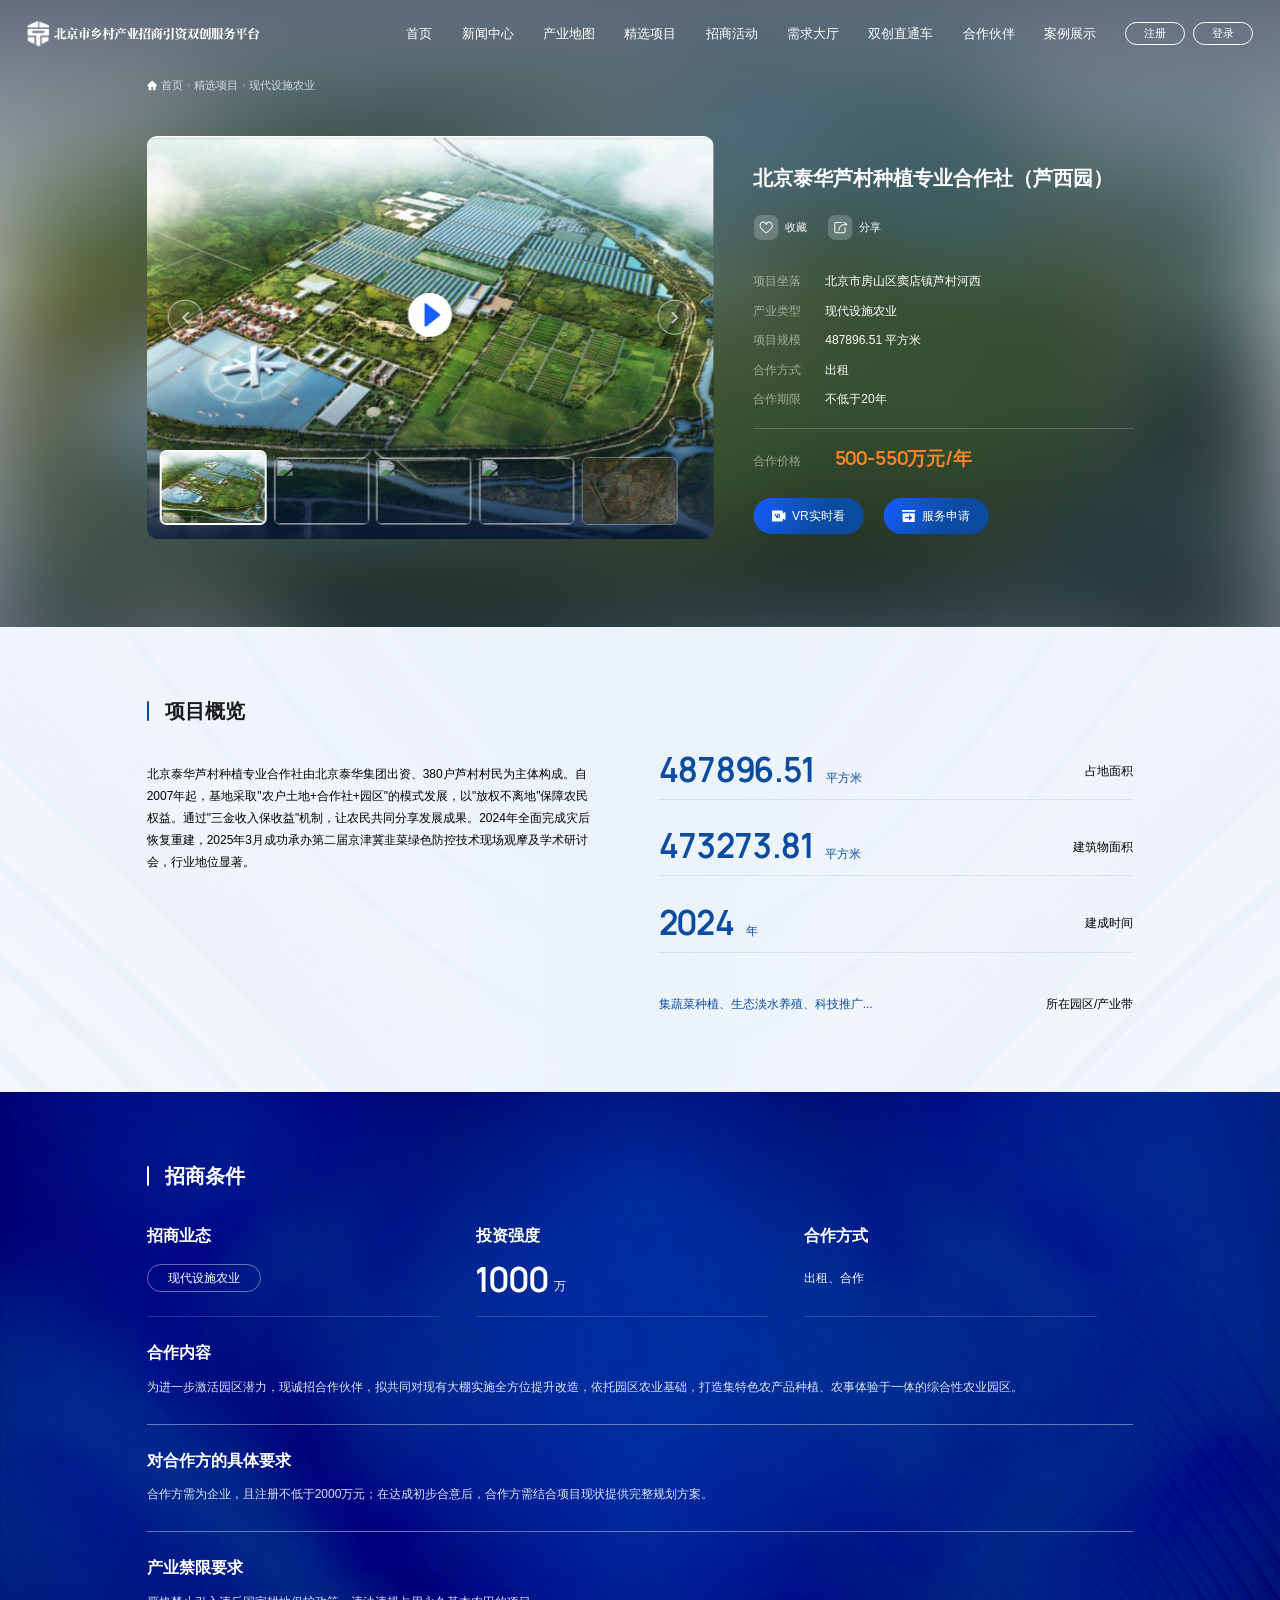
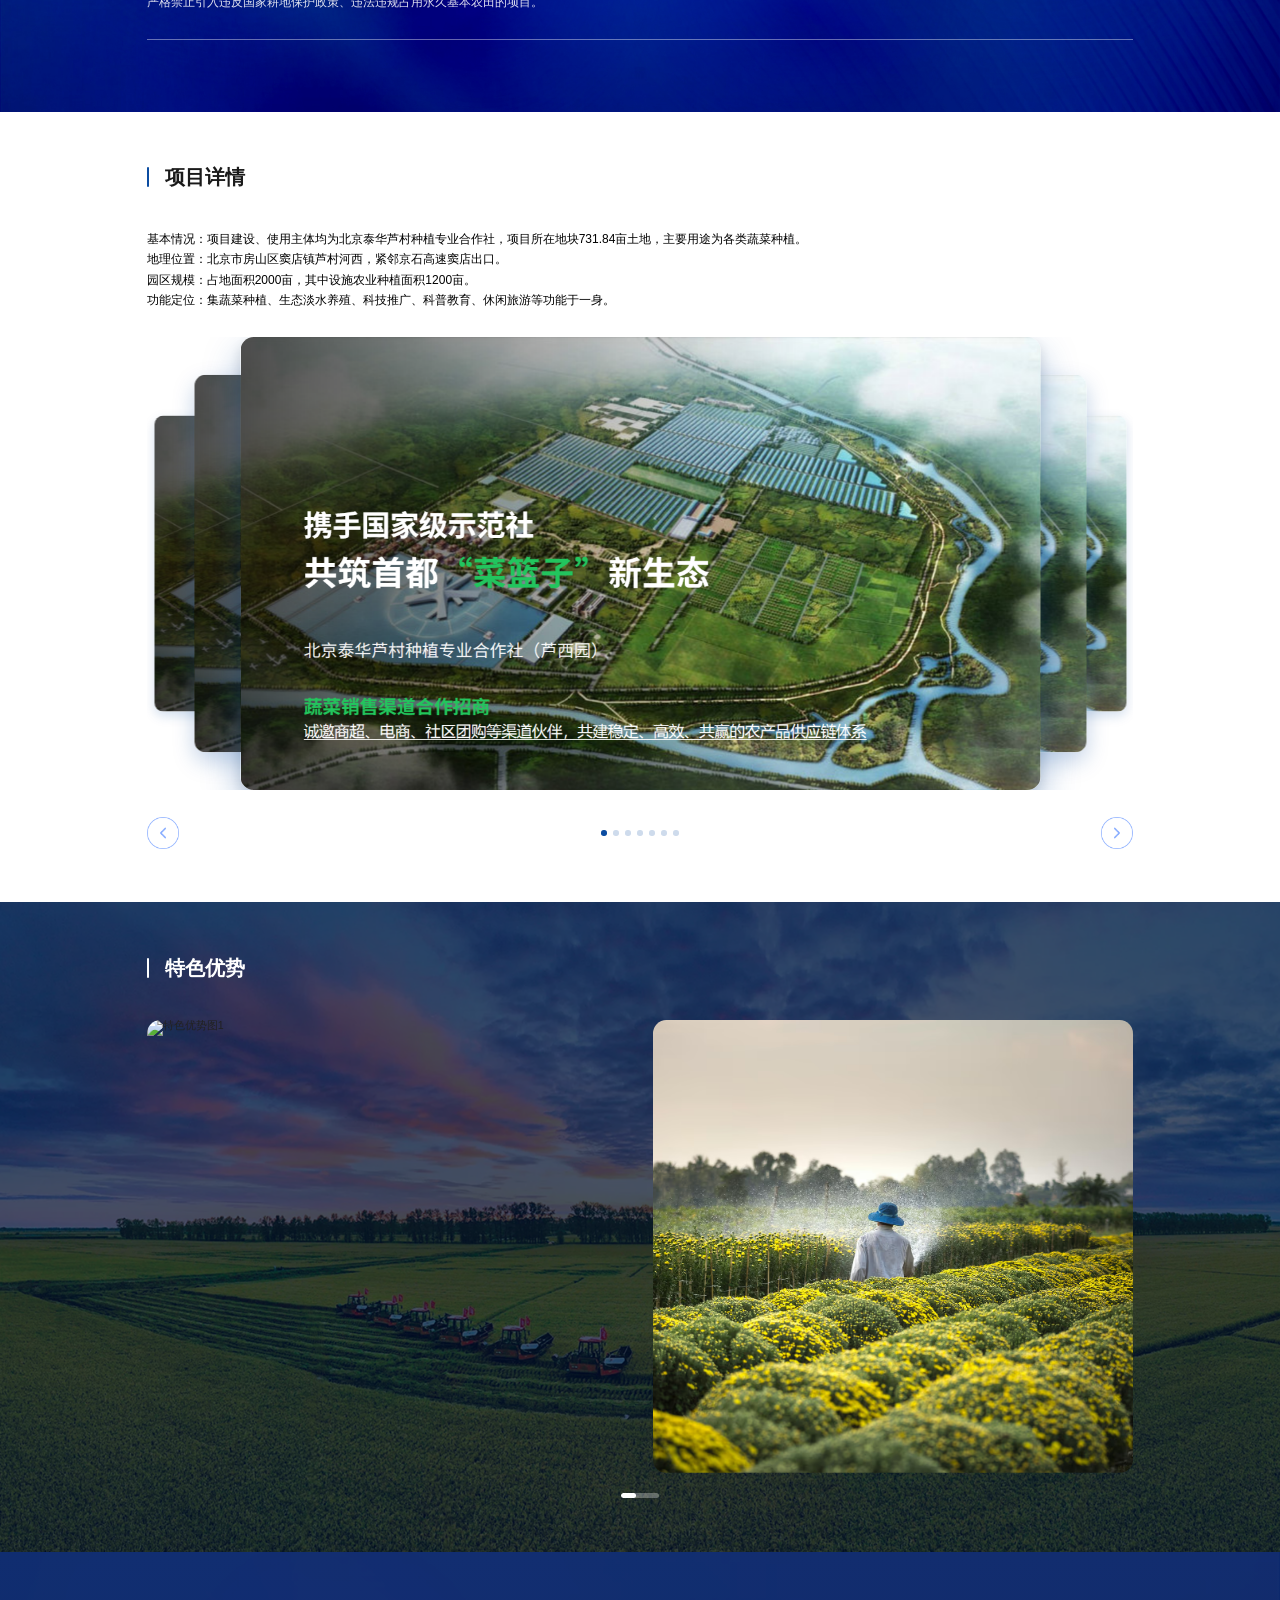
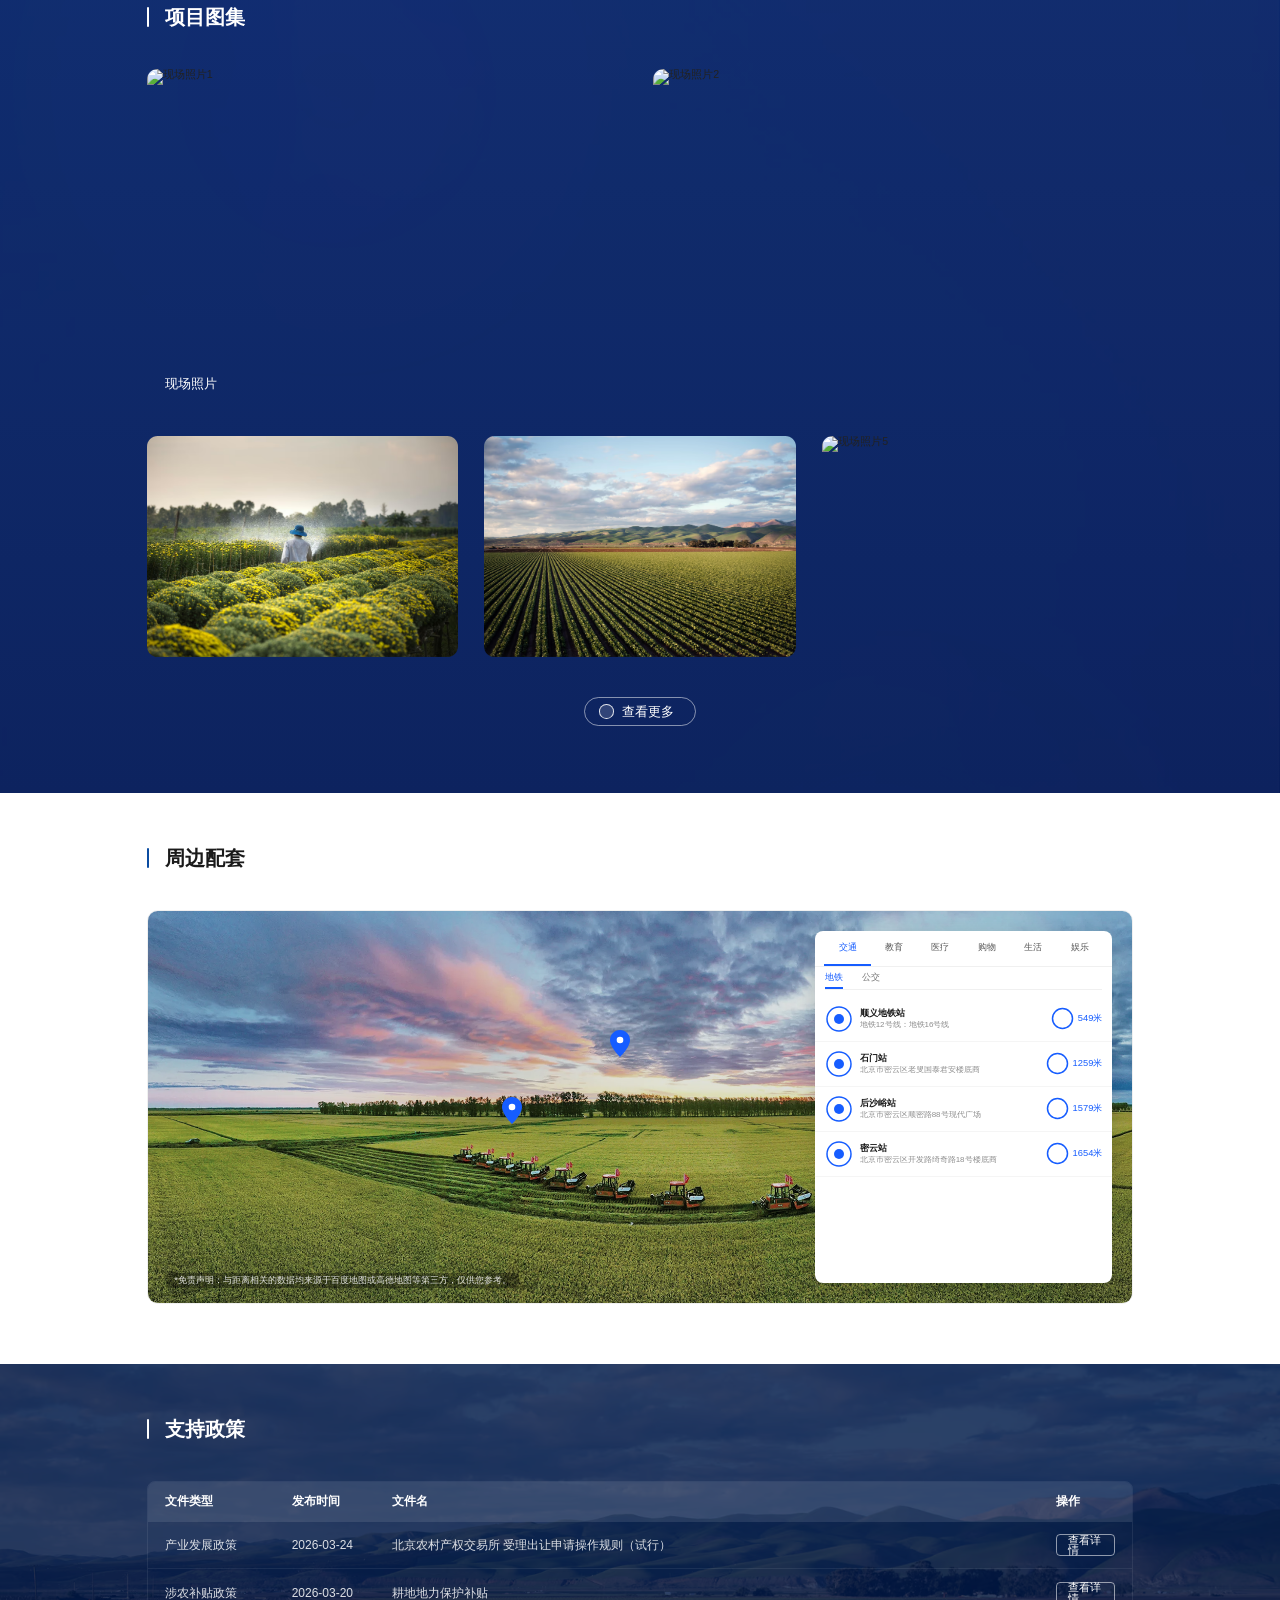
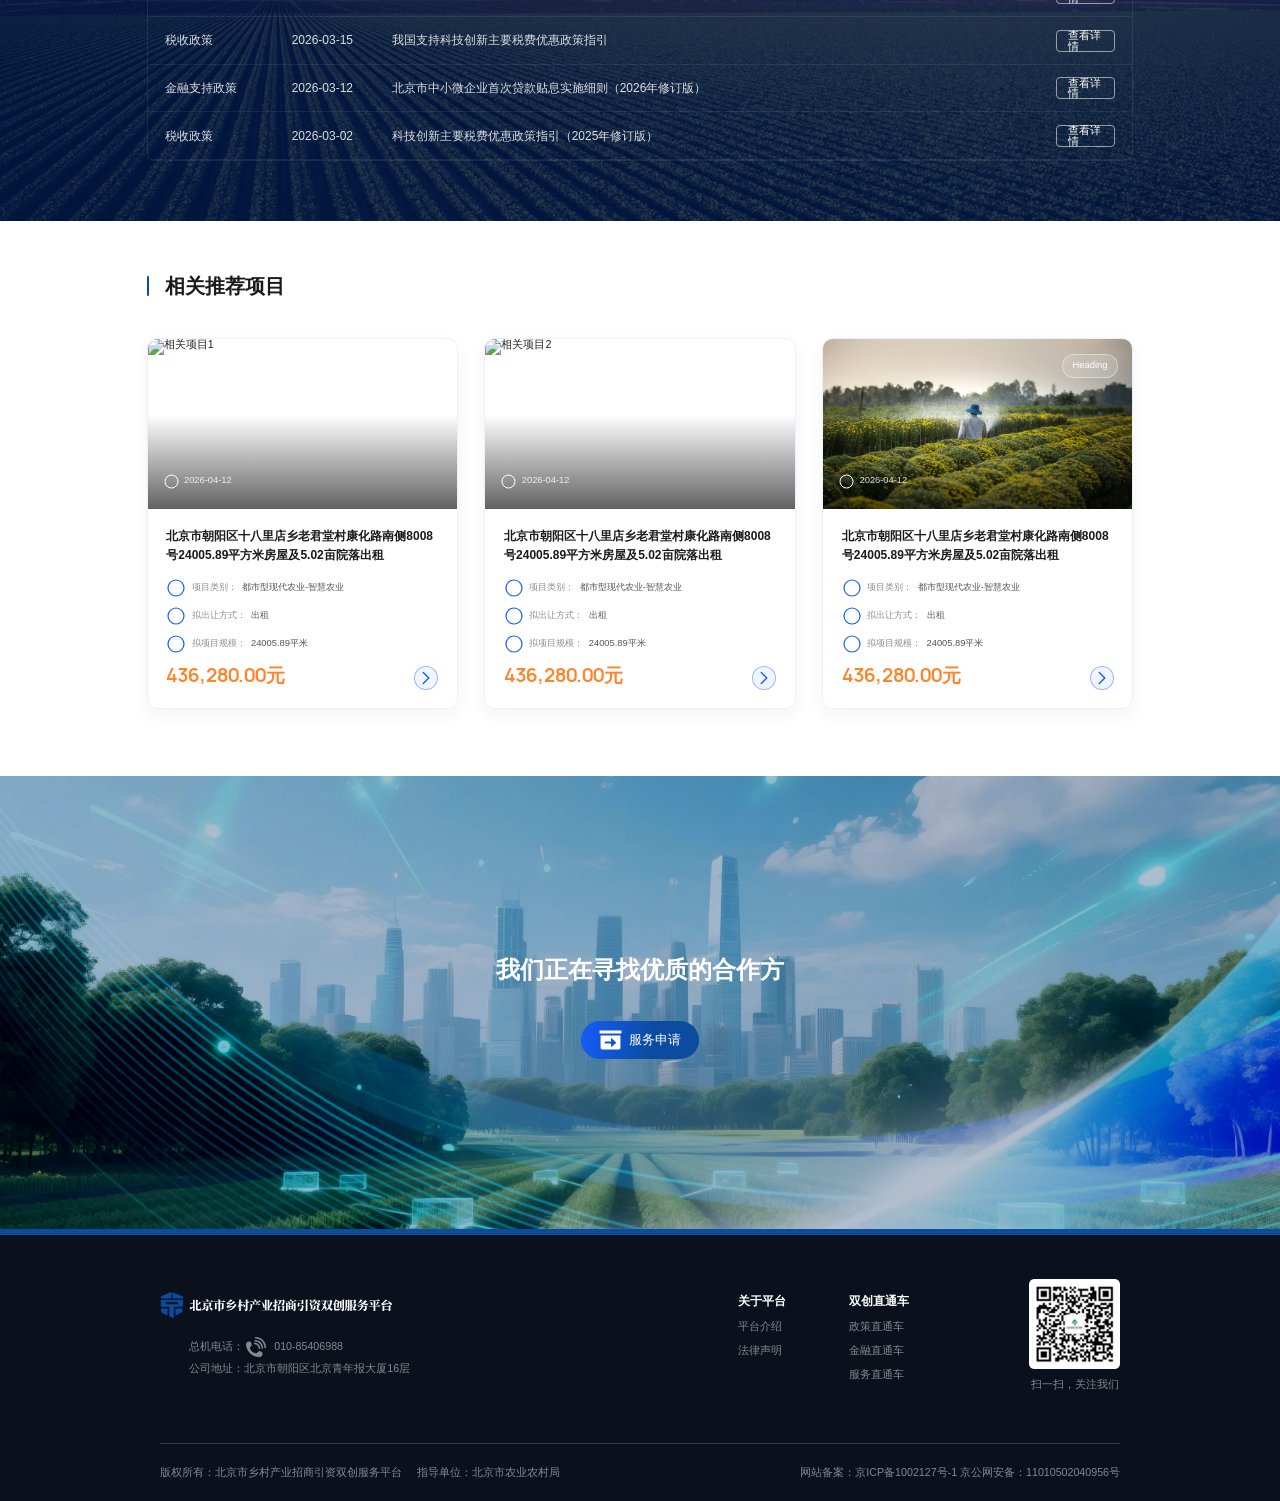
==== commit ee6a803e: "feat: 完善项目详情页交互（Hero轮播切换、收藏分享、3层层叠图集） - Hero 轮播改为左右滑动效果，缩略图切换增加平滑过渡动画 - 新增收藏 / 分享按钮：收藏点击切换图标，分享悬浮展示二" ====
--- a/agriculture_project_detail.html
+++ b/agriculture_project_detail.html
@@ -79,9 +79,7 @@
     <div class="agri_dtl_hero_inner">
         <!-- 面包屑 -->
         <div class="agri_dtl_breadcrumb">
-            <svg class="agri_dtl_bc_home" width="16" height="16" viewBox="0 0 16 16" fill="none" xmlns="http://www.w3.org/2000/svg">
-                <path d="M2 6.5L8 1.5L14 6.5V14H10V10H6V14H2V6.5Z" stroke="rgba(255,255,255,0.75)" stroke-width="1.2" fill="none"/>
-            </svg>
+            <img src="images/agri-detail/icon-home.svg" class="icon-home" alt="">
             <a href="index.html">首页</a>
             <span class="agri_dtl_bc_sep">›</span>
             <a href="modern_agriculture_projects.html">精选项目</a>
@@ -117,19 +115,13 @@
                     </div>
 
                     <!-- 主图上层：播放按钮 -->
-                    <a class="agri_dtl_play_btn" href="javascript:;" aria-label="播放视频">
-                        <svg viewBox="0 0 30 30" width="30" height="30" fill="none">
-                            <circle cx="15" cy="15" r="14" stroke="white" stroke-width="1.5"/>
-                            <polygon points="12,9 22,15 12,21" fill="white"/>
-                        </svg>
-                    </a>
-
+                    <a class="agri_dtl_play_btn" href="javascript:;" aria-label="播放视频"></a>
                     <!-- 左右箭头（叠在主图上） -->
                     <button class="agri_dtl_arrow agri_dtl_arrow_prev" id="heroImgPrev" aria-label="上一张">
-                        <img src="images/agri-detail/btn-arrow.svg" alt="">
+                        <img src="images/agri-detail/icon-left.svg" alt="">
                     </button>
                     <button class="agri_dtl_arrow agri_dtl_arrow_next" id="heroImgNext" aria-label="下一张">
-                        <img src="images/agri-detail/btn-arrow.svg" alt="">
+                        <img src="images/agri-detail/icon-right.svg" alt="">
                     </button>
 
                     <!-- 底部渐变遮罩（叠在图上，让缩略图背景融合） -->
@@ -162,18 +154,26 @@
 
                 <!-- 收藏 / 分享 -->
                 <div class="agri_dtl_actions">
-                    <button class="agri_dtl_act_btn">
+                    <!-- 收藏：点击切换激活状态 -->
+                    <button class="agri_dtl_act_btn agri_dtl_fav_btn">
                         <span class="agri_dtl_act_icon">
-                            <img src="images/agri-detail/icon-fav.svg" alt="">
+                            <img class="agri_dtl_icon_normal" src="images/agri-detail/favorite.svg" alt="收藏">
+                            <img class="agri_dtl_icon_active" src="images/agri-detail/favorite-active.svg" alt="已收藏">
                         </span>
                         <span>收藏</span>
                     </button>
-                    <button class="agri_dtl_act_btn">
+                    <!-- 分享：hover 显示激活图标 + 二维码浮层 -->
+                    <div class="agri_dtl_act_btn agri_dtl_share_btn">
                         <span class="agri_dtl_act_icon">
-                            <img src="images/agri-detail/icon-share1.svg" alt="">
+                            <img class="agri_dtl_icon_normal" src="images/agri-detail/share.svg" alt="分享">
+                            <img class="agri_dtl_icon_active" src="images/agri-detail/share-active.svg" alt="分享">
                         </span>
                         <span>分享</span>
-                    </button>
+                        <div class="agri_dtl_share_popup">
+                            <img src="images/code.png" alt="扫码分享">
+                            <p>扫码分享</p>
+                        </div>
+                    </div>
                 </div>
 
                 <!-- 属性列表 -->
@@ -345,51 +345,67 @@
             <span class="agri_dtl_title_bar"></span>
             <h2>项目详情</h2>
         </div>
-        <p class="agri_dtl_detail_text">
-            <strong>基本情况：</strong>项目建设、使用主体均为北京泰华芦村种植专业合作社，项目所在地块731.84亩土地，主要用途为各类蔬菜种植。
-            <strong>地理位置：</strong>北京市房山区窦店镇芦村河西，紧邻京石高速窦店出口。
-            <strong>园区规模：</strong>占地面积2000亩，其中设施农业种植面积1200亩。
-            <strong>功能定位：</strong>集蔬菜种植、生态淡水养殖、科技推广、科普教育、休闲旅游等功能于一身。
-        </p>
+        <div class="agri_dtl_detail_text">
+            <p>
+                基本情况：项目建设、使用主体均为北京泰华芦村种植专业合作社，项目所在地块731.84亩土地，主要用途为各类蔬菜种植。
+            </p>
+            <p> 地理位置：北京市房山区窦店镇芦村河西，紧邻京石高速窦店出口。</p>
+            <p> 园区规模：占地面积2000亩，其中设施农业种植面积1200亩。</p>
+            <p> 功能定位：集蔬菜种植、生态淡水养殖、科技推广、科普教育、休闲旅游等功能于一身。</p>
+        </div>
 
         <!-- 图集轮播（中心放大式） -->
         <div class="agri_dtl_gallery_wrap">
             <div class="agri_dtl_gallery_swiper swiper">
                 <div class="swiper-wrapper">
                     <div class="swiper-slide">
-                        <a data-fancybox="detail-gallery" href="images/listShow/item1.png">
-                            <img src="images/listShow/item1.png" alt="园区实景1">
+                        <a data-fancybox="detail-gallery" href="images/agri-detail/item1.png">
+                            <img src="images/agri-detail/item1.png" alt="园区实景1">
                         </a>
                     </div>
                     <div class="swiper-slide">
-                        <a data-fancybox="detail-gallery" href="images/listShow/item2.png">
-                            <img src="images/listShow/item2.png" alt="园区实景2">
+                        <a data-fancybox="detail-gallery" href="images/agri-detail/item1.png">
+                            <img src="images/agri-detail/item1.png" alt="园区实景2">
                         </a>
                     </div>
                     <div class="swiper-slide">
-                        <a data-fancybox="detail-gallery" href="images/listShow/item3.png">
-                            <img src="images/listShow/item3.png" alt="园区实景3">
+                        <a data-fancybox="detail-gallery" href="images/agri-detail/item1.png">
+                            <img src="images/agri-detail/item1.png" alt="园区实景2">
                         </a>
                     </div>
                     <div class="swiper-slide">
-                        <a data-fancybox="detail-gallery" href="images/listShow/item4.png">
-                            <img src="images/listShow/item4.png" alt="园区实景4">
+                        <a data-fancybox="detail-gallery" href="images/agri-detail/item1.png">
+                            <img src="images/agri-detail/item1.png" alt="园区实景2">
                         </a>
                     </div>
-                </div>
-                <button class="agri_dtl_arrow agri_dtl_arrow_prev agri_dtl_arrow--dark" aria-label="上一张">
-                    <img src="images/agri-detail/btn-arrow.svg" alt="">
+                    <div class="swiper-slide">
+                        <a data-fancybox="detail-gallery" href="images/agri-detail/item1.png">
+                            <img src="images/agri-detail/item1.png" alt="园区实景2">
+                        </a>
+                    </div>
+                    <div class="swiper-slide">
+                        <a data-fancybox="detail-gallery" href="images/agri-detail/item1.png">
+                            <img src="images/agri-detail/item1.png" alt="园区实景3">
+                        </a>
+                    </div>
+                    <div class="swiper-slide">
+                        <a data-fancybox="detail-gallery" href="images/agri-detail/item1.png">
+                            <img src="images/agri-detail/item1.png" alt="园区实景4">
+                        </a>
+                    </div>
+                </div>
+            </div>
+            <!-- 控件：左箭头 + 分页点 + 右箭头 -->
+            <div class="agri_dtl_gallery_ctrls">
+                <button class="agri_dtl_gallery_arrow agri_dtl_gallery_arrow--prev" aria-label="上一张">
+                    <img class="agri_dtl_gallery_arrow_normal" src="images/agri-detail/icon-left.png" alt="">
+                    <img class="agri_dtl_gallery_arrow_active" src="images/agri-detail/icon-right-active.png" alt="">
                 </button>
-                <button class="agri_dtl_arrow agri_dtl_arrow_next agri_dtl_arrow--dark" aria-label="下一张">
-                    <img src="images/agri-detail/btn-arrow.svg" alt="">
+                <div class="agri_dtl_gallery_dots flex"></div>
+                <button class="agri_dtl_gallery_arrow agri_dtl_gallery_arrow--next" aria-label="下一张">
+                    <img class="agri_dtl_gallery_arrow_normal" src="images/agri-detail/icon-left.png" alt="">
+                    <img class="agri_dtl_gallery_arrow_active" src="images/agri-detail/icon-right-active.png" alt="">
                 </button>
-            </div>
-            <!-- 分页点 -->
-            <div class="agri_dtl_gallery_dots flex">
-                <span class="agri_dtl_dot agri_dtl_dot--active"></span>
-                <span class="agri_dtl_dot"></span>
-                <span class="agri_dtl_dot"></span>
-                <span class="agri_dtl_dot"></span>
             </div>
         </div>
     </div>
@@ -759,7 +775,7 @@
     <div class="agri_dtl_cta_inner">
         <h2 class="agri_dtl_cta_title">我们正在寻找优质的合作方</h2>
         <a href="javascript:;" class="agri_dtl_cta_apply_btn">
-            <svg width="20" height="20" viewBox="0 0 20 20" fill="none"><path d="M10 3v14M3 10h14" stroke="white" stroke-width="1.5" stroke-linecap="round"/></svg>
+            <img src="images/agri-detail/icon-apply.svg" alt="">
             服务申请
         </a>
     </div>
--- a/css/platform-pages.css
+++ b/css/platform-pages.css
@@ -145,7 +145,7 @@
 }
 
 .agri_hero::after {
-    background: radial-gradient(circle at 50% 58%, rgba(0, 0, 0, .1) 0, rgba(0, 0, 0, .42) 38%, rgba(0, 0, 0, 0) 62%);
+    background: radial-gradient(ellipse at 50% 50%, transparent 40%, rgba(0, 0, 0, .35) 100%);
 }
 
 .agri_hero_img,
@@ -156,6 +156,10 @@
 
 .agri_hero_img img {
     object-fit: cover;
+}
+
+.agri_hero_img .swiper-slide {
+    height: 100%;
 }
 
 .agri_hero_text {
@@ -237,28 +241,24 @@
     background: #f1f8fe;
 }
 
-.agri_category_scroll {
-    overflow-x: auto;
-    overflow-y: hidden;
-    padding-bottom: .06rem;
-    scrollbar-width: none;
-}
-
-.agri_category_scroll::-webkit-scrollbar {
-    display: none;
-}
-
-.agri_categories {
-    display: flex;
-    gap: .4rem;
-    min-width: 14.8rem;
+.agri_category_swiper_outer {
+    padding-bottom: .6rem;
+}
+
+.agri_category_swiper {
+    overflow: visible;
+}
+
+.agri_category_slide {
+    width: 3.68rem;
+    height: auto;
 }
 
 .agri_category {
     position: relative;
-    flex: 0 0 3.68rem;
+    width: 100%;
     height: 2rem;
-    padding: .66rem .32rem .32rem;
+    padding: .56rem .36rem .56rem .32rem;
     display: flex;
     justify-content: space-between;
     align-items: center;
@@ -277,7 +277,6 @@
     transition: opacity .3s;
 }
 
-.agri_category.cur::before,
 .agri_category:hover::before {
     opacity: 1;
 }
@@ -288,7 +287,7 @@
 }
 
 .agri_category h2 {
-    font-size: .24rem;
+    font-size: .22rem;
     font-weight: 700;
     line-height: 1.3;
     color: #222;
@@ -304,47 +303,114 @@
     margin-left: .12rem;
     color: var(--color-orange);
     font-family: Manrope, SourceHanSansCN, sans-serif;
-    font-size: .26rem;
+    font-size: .24rem;
     font-weight: 700;
 }
 
 .agri_category span {
+    position: relative;
+    flex-shrink: 0;
     width: .88rem;
     height: .88rem;
     display: flex;
     align-items: center;
     justify-content: center;
     border-radius: 50%;
-    background: #0b63c7;
-    box-shadow: 0 .08rem .18rem rgba(11, 76, 161, .22);
-}
-
-.agri_category span img {
+    background: linear-gradient(102deg, #165DFF -2.38%, #0B4CA1 59.52%);
+    transition: background .3s;
+}
+
+.agri_category:hover span,
+.agri_category.cur span {
+    background: linear-gradient(0deg, #FFF 0%, #FFF 100%), linear-gradient(102deg, #165DFF -2.38%, #0B4CA1 59.52%);
+}
+
+.agri_category span::after {
+    content: "";
+    position: absolute;
+    inset: -.09rem;
+    border-radius: 50%;
+    border: 1px dashed rgba(255, 255, 255, .75);
+    pointer-events: none;
+}
+
+.cat-icon-wrap {
+    position: relative;
     width: .42rem;
-    max-height: .42rem;
-}
-
+    height: .42rem;
+}
+
+.cat-icon-back {
+    position: absolute;
+    right: 0;
+    bottom: 0;
+    width: .34868rem;
+    height: .34868rem;
+    border-radius: .09rem;
+    background: #D2DFFF;
+    opacity: 0.61;
+    transition: background .3s, opacity .3s, border-radius .3s;
+}
+
+.cat-icon-front {
+    position: absolute;
+    left: 0;
+    top: 0;
+    width: .38037rem;
+    height: .38038rem;
+    border-radius: .09rem;
+    border: 1.105px solid #0167ED;
+    background: rgba(255, 255, 255, 0.10);
+    backdrop-filter: blur(6.631552696228027px);
+    -webkit-backdrop-filter: blur(6.631552696228027px);
+    display: flex;
+    align-items: center;
+    justify-content: center;
+}
+
+.cat-icon-front img {
+    width: .22rem;
+    display: block;
+    max-height: .22rem;
+    margin-top: 0.02rem;
+}
+
+.agri_category:hover h2,
+.agri_category:hover p,
+.agri_category:hover strong,
 .agri_category.cur h2,
 .agri_category.cur p,
-.agri_category.cur strong,
-.agri_category:hover h2,
-.agri_category:hover p,
-.agri_category:hover strong {
+.agri_category.cur strong {
     color: var(--color-white);
 }
 
+.agri_category.cur::before {
+    opacity: 1;
+}
+
+.agri_category:hover .cat-icon-back,
+.agri_category.cur .cat-icon-back {
+    background: #0167ED;
+    opacity: 1;
+    border-radius: .09505rem;
+}
+
 .agri_filter {
-    position: relative;
-    margin-top: .6rem;
-    padding: .46rem .6rem .42rem;
-    border-radius: .2rem;
+    position: relative; 
+    z-index: 9;
+    padding: .4rem .6rem .3rem;
+    border-radius: .28rem;
     background: var(--color-white);
     box-shadow: 0 .18rem .36rem rgba(4, 42, 86, .04);
+}
+.agri_filter .filter_row {
+    padding: 0;
 }
 
 .agri_filter_row {
     display: flex;
     align-items: flex-start;
+    border-bottom: none !important;
 }
 
 .agri_filter_label {
@@ -359,12 +425,12 @@
     display: flex;
     align-items: center;
     flex-wrap: wrap;
-    gap: .14rem .24rem;
+    gap: .14rem 0;
     width: calc(100% - 1.2rem);
 }
 
 .agri_town_row {
-    margin-top: .28rem;
+    margin-top: .2rem;
 }
 
 .agri_town_options {
@@ -375,8 +441,7 @@
 }
 
 .agri_filter .filter_option {
-    min-height: .42rem;
-    padding: 0 .18rem;
+    padding: 0.11rem .2rem;
     display: inline-flex;
     align-items: center;
     justify-content: center;
@@ -385,6 +450,7 @@
     line-height: 1;
     font-size: .18rem;
     cursor: pointer;
+    border: none;
 }
 
 .agri_filter .filter_option.cur {
@@ -394,9 +460,11 @@
 }
 
 .agri_town_options .filter_option {
-    color: rgba(0, 0, 0, .48);
-}
-
+    color: rgba(0, 0, 0, 0.48);
+}
+.agri_filter .filter_option:hover {
+    color: var(--color-white);
+}
 .agri_town_options .filter_option.cur {
     color: var(--color-blue);
     background: transparent;
@@ -406,13 +474,14 @@
 .agri_filter_selected {
     align-items: center;
     margin-top: .36rem;
-    padding-top: .28rem;
+    padding-top: .31rem;
     border-top: 1px dashed rgba(11, 76, 161, .2);
 }
 
 .agri_filter_selected .selected_tit {
-    margin-right: .28rem;
-    margin-top: .18rem;
+    width: 1.3rem;
+    margin-right: 0rem;
+    margin-top: 0rem;
     color: rgba(0, 0, 0, .58);
     font-size: .18rem;
 }
@@ -460,7 +529,7 @@
     font-size: .18rem;
     font-weight: 500;
     cursor: pointer;
-    transition: all .3s ease;
+    transition: border-color .3s ease, background .3s ease, color .3s ease;
 }
 
 .agri_filter_selected .clear_btn img {
@@ -487,13 +556,13 @@
     flex: 1;
     min-width: 0;
     padding: 0 .12rem;
-    font-size: .16rem;
+    font-size: .18rem;
 }
 
 .agri_filter_search .search_btn {
     width: .76rem;
     height: .48rem;
-    margin-right: .03rem;
+    margin-right: .06rem;
     border-radius: .24rem;
     background: var(--color-blue);
     color: var(--color-white);
@@ -512,6 +581,7 @@
 }
 
 .agri_project_card {
+    position: relative;
     display: flex;
     align-items: center;
     min-height: 3.34rem;
@@ -519,21 +589,34 @@
     border-radius: .2rem;
     background: rgba(255, 255, 255, .96);
     box-shadow: 0 .12rem .34rem rgba(4, 42, 86, .03);
-    transition: transform .3s, box-shadow .3s;
+    transition: transform .3s ease, box-shadow .3s ease, color .3s ease;
+}
+
+/* 用伪元素承载渐变，通过 opacity 实现平滑淡入淡出 */
+.agri_project_card::before {
+    content: "";
+    position: absolute;
+    inset: 0;
+    border-radius: .2rem;
+    background: linear-gradient(90deg, #0751ad 0%, #0846a2 60%, #073f96 100%);
+    opacity: 0;
+    transition: opacity .3s ease;
+    pointer-events: none;
+    z-index: 0;
+}
+
+.agri_project_card:hover::before {
+    opacity: 1;
 }
 
 .agri_project_card:hover {
     transform: translateY(-.04rem);
-    box-shadow: 0 .2rem .42rem rgba(4, 42, 86, .08);
-}
-
-.agri_project_featured {
-    color: var(--color-white);
-    background: linear-gradient(90deg, #0751ad 0%, #0846a2 60%, #073f96 100%);
+    box-shadow: 0 .24rem .48rem rgba(4, 42, 86, .18);
 }
 
 .agri_project_img {
     position: relative;
+    z-index: 1;
     flex: 0 0 3.69rem;
     height: 2.62rem;
     overflow: hidden;
@@ -577,8 +660,7 @@
     width: .14rem;
     height: .14rem;
     margin-right: .05rem;
-    border-radius: 50%;
-    border: 1px solid rgba(255, 255, 255, .85);
+    background: url('../images/listShow/icon-date.svg') center / contain no-repeat;
 }
 
 .agri_img_meta {
@@ -606,11 +688,7 @@
     width: .16rem;
     height: .16rem;
     margin-right: .06rem;
-    background: url('../images/listShow/Frame-1.svg') center / contain no-repeat;
-}
-
-.agri_img_meta span + span::before {
-    background-image: url('../images/listShow/Group 1000005293.svg');
+    background: url('../images/listShow/icon-time.svg') center / contain no-repeat;
 }
 
 .agri_img_meta span + span {
@@ -620,7 +698,13 @@
     backdrop-filter: blur(6px);
 }
 
+.agri_img_meta span + span::before {
+    background-image: url('../images/listShow/icon-location.svg');
+}
+
 .agri_project_info {
+    position: relative;
+    z-index: 1;
     flex: 1;
     min-width: 0;
     margin-left: .6rem;
@@ -634,9 +718,8 @@
     font-weight: 700;
 }
 
-.agri_project_featured .agri_project_info h2 {
+.agri_project_card:hover .agri_project_info h2 {
     color: var(--color-white);
-    font-size: .28rem;
 }
 
 .agri_project_info ul {
@@ -648,8 +731,8 @@
 }
 
 .agri_project_info li {
-    position: relative;
-    padding-left: .3rem;
+    display: flex;
+    align-items: center;
     color: #222;
     font-size: .16rem;
     line-height: 1.35;
@@ -657,54 +740,48 @@
 
 .agri_project_info li::before {
     content: "";
-    position: absolute;
-    left: 0;
-    top: 50%;
-    transform: translateY(-50%);
+    flex-shrink: 0;
+    margin-right: .1rem;
     width: .2rem;
     height: .2rem;
     background: center / contain no-repeat;
+    transition: filter .3s ease;
 }
 
 .agri_project_info li:nth-child(1)::before {
-    background-image: url('../images/listShow/Frame.svg');
+    background-image: url('../images/listShow/icon-category.svg');
 }
 
 .agri_project_info li:nth-child(2)::before {
-    background-image: url('../images/listShow/Group 1000005598-1.svg');
+    background-image: url('../images/listShow/icon-scale1.svg');
 }
 
 .agri_project_info li:nth-child(3)::before {
-    background-image: url('../images/listShow/Group 1000005594-1.svg');
+    background-image: url('../images/listShow/icon-transfer.svg');
 }
 
 .agri_project_info li:nth-child(4)::before {
-    background-image: url('../images/listShow/Group 1171275739.svg');
+    background-image: url('../images/listShow/icon-price.svg');
+}
+
+.agri_project_info h2,
+.agri_project_info li,
+.agri_project_info li span {
+    transition: color .3s ease;
 }
 
 .agri_project_info li span {
     color: rgba(0, 0, 0, .5);
 }
 
-.agri_project_featured .agri_project_info li,
-.agri_project_featured .agri_project_info li span {
+.agri_project_card:hover .agri_project_info li,
+.agri_project_card:hover .agri_project_info li span {
     color: rgba(255, 255, 255, .86);
 }
 
-.agri_project_featured .agri_project_info li:nth-child(1)::before {
-    background-image: url('../images/listShow/Frame-2.svg');
-}
-
-.agri_project_featured .agri_project_info li:nth-child(2)::before {
-    background-image: url('../images/listShow/Group 1000005598.svg');
-}
-
-.agri_project_featured .agri_project_info li:nth-child(3)::before {
-    background-image: url('../images/listShow/Group 1000005594.svg');
-}
-
-.agri_project_featured .agri_project_info li:nth-child(4)::before {
-    background-image: url('../images/listShow/Group 1171275739-1.svg');
+/* filter 将彩色图标过渡为白色，支持 transition 动画 */
+.agri_project_card:hover .agri_project_info li::before {
+    filter: brightness(0) invert(1);
 }
 
 .agri_project_info .agri_price strong {
@@ -726,33 +803,61 @@
     color: var(--color-blue);
     font-size: .2rem;
     font-weight: 500;
-    transition: background .3s, color .3s, border-color .3s;
-}
-
-.agri_project_featured .agri_detail_btn {
-    color: var(--color-white);
-    border-color: var(--color-white);
+    transition: background .3s ease, color .3s ease, border-color .3s ease;
 }
 
 .agri_project_card:hover .agri_detail_btn {
     color: var(--color-white);
-    border-color: var(--color-blue);
-    background: var(--color-blue);
-}
-
-.agri_project_featured:hover .agri_detail_btn {
-    color: var(--color-blue);
+    border-color: rgba(255, 255, 255, .75);
+    background: transparent;
+}
+
+.agri_project_card:hover .agri_detail_btn:hover {
+    color: #0b4ca1;
     border-color: var(--color-white);
     background: var(--color-white);
 }
 
 .agri_bottom_scene {
     position: relative;
-    margin-top: -.1rem;
-    padding: 2.1rem 0 .78rem;
-    background: linear-gradient(180deg, rgba(241, 248, 254, 1) 0%, rgba(241, 248, 254, .68) 28%, rgba(241, 248, 254, .18) 100%), url("../images/listShow/banner.png") center bottom / cover no-repeat;
-}
-
+    padding: .8rem 0 .78rem 1.2rem;
+}
+
+.agri_bottom_scene_bg {
+    width: 100%;
+    height: 10rem;
+    position: absolute;
+    bottom: 0;
+    overflow: hidden;
+}
+.agri_bottom_scene_bg_inner {
+    width:  100%;
+    height: 16rem;
+    background: linear-gradient(180deg, rgba(241, 248, 254, 1) 0%, rgba(241, 248, 254, .68) 28%, rgba(241, 248, 254, .18) 100%), url("../images/listShow/footer-1.png") center bottom / cover no-repeat;
+}
+
+.slider_bg_left,
+.slider_bg_right {
+    position: absolute;
+    top: 0;
+    bottom: 0;
+    width: 4rem;
+    pointer-events: none;
+    z-index: 0;
+}
+.slider_bg_left {
+    left: 0;
+}
+.slider_bg_right {
+    right: 0;
+}
+.slider_bg_left .slider_bg,
+.slider_bg_right .slider_bg {
+    position: absolute;
+    width: 100%;
+    height: 4rem;
+    background: var(--slider-bg);
+}
 .agri_bottom_scene::before {
     content: "";
     position: absolute;
@@ -767,6 +872,7 @@
     margin: 0;
 }
 
+/* ===== 平板 / 中等屏 ===== */
 @media screen and (max-width: 1200px) {
     .agri_hero {
         height: 5rem;
@@ -794,22 +900,26 @@
         padding-top: .36rem;
     }
 
-    .agri_categories {
-        width: 90%;
-        max-width: none;
-        min-width: 12.8rem;
+    /* 侧边装饰图在平板/移动端隐藏 */
+    .slider_bg_left,
+    .slider_bg_right {
+        display: none;
+    }
+
+    .agri_category_slide {
+        width: 3rem;
     }
 
     .agri_category {
-        flex-basis: 3rem;
         height: 1.72rem;
-        padding: .42rem .24rem .24rem;
+        padding: .32rem .24rem;
     }
 
     .agri_category h2 {
         font-size: .2rem;
     }
 
+    /* ---- 筛选面板：行内换行、选项区横向滚动 ---- */
     .agri_filter {
         margin-top: .36rem;
         padding: .3rem .24rem;
@@ -823,7 +933,7 @@
     .agri_filter_label,
     .agri_filter_options,
     .agri_town_options {
-        flex-basis: 100%;
+        flex: 0 0 100%;
         width: 100%;
     }
 
@@ -845,7 +955,9 @@
         display: none;
     }
 
+    /* 已选择区：标题、标签行、搜索框 三段堆叠 */
     .agri_filter_selected {
+        flex-wrap: wrap;
         align-items: flex-start;
         gap: .14rem;
     }
@@ -853,6 +965,7 @@
     .agri_filter_selected .selected_tit,
     .agri_filter_selected .selected_tags,
     .agri_filter_search {
+        flex: 0 0 100%;
         width: 100%;
         margin-left: 0;
     }
@@ -862,89 +975,196 @@
     }
 
     .agri_filter_selected .selected_tag_list {
-        overflow-x: auto;
-        flex-wrap: nowrap;
-        scrollbar-width: none;
+        flex-wrap: wrap;
     }
 
     .agri_filter_search {
         margin-top: .04rem;
     }
 
+    /* ---- 项目卡片：核心修复，改为纵向堆叠 ---- */
     .agri_project_list {
         gap: .24rem;
         margin-top: .36rem;
     }
 
     .agri_project_card {
-        flex-wrap: wrap;
+        display: flex;
+        flex-direction: column;
+        align-items: stretch;
+        flex-wrap: nowrap;
         padding: .22rem;
-        min-height: initial;
+        min-height: 0;
         border-radius: .16rem;
     }
 
     .agri_project_img {
-        flex-basis: 100%;
+        flex: 0 0 auto;
+        width: 100%;
+        max-width: 100%;
         height: auto;
         aspect-ratio: 369 / 262;
     }
 
     .agri_project_info {
+        flex: 0 0 auto;
         width: 100%;
+        min-width: 0;
         margin-left: 0;
         margin-top: .22rem;
     }
 
-    .agri_project_info h2,
-    .agri_project_featured .agri_project_info h2 {
+    .agri_project_info h2 {
+        max-width: 100%;
         font-size: .22rem;
+    }
+
+    .agri_project_info ul {
+        grid-template-columns: 1fr 1fr;
+        gap: .14rem .2rem;
+        margin-top: .2rem;
+        max-width: 100%;
+    }
+
+    .agri_project_info li {
+        font-size: .15rem;
+    }
+
+    .agri_project_info .agri_price strong {
+        font-size: .24rem;
+    }
+
+    .agri_detail_btn {
+        margin-top: .24rem;
+        width: 2rem;
+    }
+
+    .agri_bottom_scene {
+        padding: .9rem 0 .78rem;
+        text-align: center;
+    }
+}
+
+/* ===== 移动端 ===== */
+@media screen and (max-width: 767px) {
+    .agri_hero {
+        height: 4.2rem;
+    }
+
+    .agri_hero_text {
+        top: 52%;
+        max-width: 92%;
+    }
+
+    .agri_hero_text h1 {
+        font-size: .28rem;
+    }
+
+    .agri_hero_text h1 br {
+        display: none;
+    }
+
+    .agri_hero_text p {
+        font-size: .18rem;
+    }
+
+    .agri_category_swiper_outer {
+        padding-bottom: .4rem;
+    }
+
+    .agri_category_slide {
+        width: 2.75rem;
+    }
+
+    .agri_category {
+        height: 1.5rem;
+        padding: .26rem .18rem;
+    }
+
+    .agri_category h2 {
+        font-size: .18rem;
+    }
+
+    .agri_category p {
+        margin-top: .12rem;
+        font-size: .14rem;
+    }
+
+    .agri_category span {
+        width: .68rem;
+        height: .68rem;
+    }
+
+    .agri_filter {
+        padding: .24rem .2rem;
+    }
+
+    .agri_filter_label {
+        font-size: .16rem;
+    }
+
+    .agri_filter .filter_option,
+    .agri_filter_selected .selected_tag,
+    .agri_filter_selected .selected_tit,
+    .agri_filter_selected .clear_btn {
+        font-size: .16rem;
+    }
+
+    .agri_filter_selected {
+        margin-top: .24rem;
+        padding-top: .24rem;
+    }
+
+    .agri_filter_search {
+        height: .56rem;
+        border-radius: .28rem;
+    }
+
+    .agri_filter_search input {
+        font-size: .16rem;
+    }
+
+    .agri_filter_search .search_btn {
+        height: .44rem;
+        width: .9rem;
+        font-size: .16rem;
+    }
+
+    /* 项目卡片：单列展示信息 */
+    .agri_project_info h2 {
+        font-size: .2rem;
+        line-height: 1.45;
     }
 
     .agri_project_info ul {
         grid-template-columns: 1fr;
         gap: .12rem;
-        margin-top: .2rem;
-    }
-
-    .agri_bottom_scene {
-        padding-top: .9rem;
-    }
-}
-
-@media screen and (max-width: 767px) {
-    .agri_hero {
-        height: 4.2rem;
-    }
-
-    .agri_hero_text h1 {
-        font-size: .28rem;
-    }
-
-    .agri_hero_text h1 br {
-        display: none;
-    }
-
-    .agri_category {
-        flex-basis: 2.75rem;
-    }
-
-    .agri_category span {
-        width: .68rem;
-        height: .68rem;
-    }
-
-    .agri_filter .filter_option,
-    .agri_filter_selected .selected_tag {
-        font-size: .16rem;
+        margin-top: .18rem;
+    }
+
+    .agri_project_info li {
+        font-size: .15rem;
     }
 
     .agri_img_meta {
         font-size: .14rem;
-        flex-wrap: wrap;
+        gap: .08rem;
+    }
+
+    .agri_detail_btn {
+        width: 100%;
+        margin-top: .22rem;
+        height: .52rem;
+        font-size: .18rem;
     }
 
     .agri_project_info .agri_price strong {
         display: block;
-        margin-top: .08rem;
-    }
-}
+        font-size: .24rem;
+        margin-top: .06rem;
+    }
+
+    .agri_bottom_scene {
+        padding: .6rem .24rem;
+    }
+}
--- a/css/agri-detail.css
+++ b/css/agri-detail.css
@@ -16,7 +16,7 @@
 .agri_dtl_sec_title {
     display: flex;
     align-items: center;
-    gap: .22rem;
+    gap: .24rem;
     margin-bottom: .6rem;
 }
 .agri_dtl_title_bar {
@@ -84,7 +84,7 @@
     transform: translateX(-50%);
     display: flex;
     flex-direction: column;
-    padding: 1.2rem 0.3rem 0;
+    padding: 1.2rem 0 0;
     box-sizing: border-box;
 }
 
@@ -97,6 +97,10 @@
     color: rgba(255,255,255,.75);
     margin-bottom: .68rem;
 }
+.agri_dtl_breadcrumb .icon-home {
+    width: .16rem;
+    height: .16rem;
+}
 .agri_dtl_bc_home { flex-shrink: 0; margin-right: .04rem; vertical-align: middle; }
 .agri_dtl_breadcrumb a  { color: rgba(255,255,255,.75); }
 .agri_dtl_breadcrumb a:hover { color: #fff; text-decoration: underline; }
@@ -148,26 +152,23 @@
     position: absolute;
     z-index: 6;
     left: 50%;
-    top: 41%;
+    top: 45%;
     transform: translate(-50%, -50%);
-    width: .78rem;
-    height: .78rem;
+    width: .8rem;
+    height: .8rem;
     border-radius: 50%;
-    border: 1.5px solid rgba(255,255,255,.9);
-    background: rgba(255,255,255,.12);
     display: flex;
     align-items: center;
     justify-content: center;
-    transition: background .2s;
     pointer-events: auto;
-}
-.agri_dtl_play_btn:hover { background: rgba(255,255,255,.25); }
+    background: url('../images/agri-detail/icon-play.svg') center / cover no-repeat;
+}
 
 /* 导航箭头 —— Figma: prev x=304 → (304-220)/100=.84rem；next x=988 → (988-220)/100=7.68rem；y=466 → (466-216)/100=2.5rem */
 .agri_dtl_arrow {
     position: absolute;
     z-index: 7;
-    top: 2.5rem;            /* 250px from content top = 41% of 604px */
+    top: 45%;          
     transform: translateY(-50%);
     width: .52rem;
     height: .52rem;
@@ -183,15 +184,11 @@
 }
 .agri_dtl_arrow:hover { background: rgba(255,255,255,.22); opacity: 1; }
 .agri_dtl_arrow img   { width: .3rem; }
-/* Prev 在 x=84px 处，旋转 180deg */
 .agri_dtl_arrow_prev {
-    left: .84rem;
-    transform: translateY(-50%) rotate(180deg);
-}
-.agri_dtl_arrow_prev:hover { transform: translateY(-50%) rotate(180deg); }
-/* Next 在 x=768px → right = 850-768-52=30px ≈ .3rem */
+    left: .32rem;
+}
 .agri_dtl_arrow_next {
-    left: 7.68rem;
+    right: 0.32rem;
 }
 
 /* 底部渐变（让缩略图与主图融合） */
@@ -227,7 +224,7 @@
     border: 1px solid rgba(255,255,255,.5);
     opacity: .7;
     cursor: pointer;
-    transition: opacity .2s, border-color .2s;
+    transition: opacity .3s, border-color .3s, width .3s, height .3s;
     padding: 0;
 }
 .agri_dtl_thumb img {
@@ -268,8 +265,8 @@
 /* 收藏/分享按钮组  Figma y=322 → margin-bottom ≈ .32rem */
 .agri_dtl_actions {
     display: flex;
-    gap: .14rem;
-    margin-bottom: .56rem; /* 322+38+18=378 → next content at y=410, gap=410-360=.5rem */
+    gap: .3rem;
+    margin-bottom: .5rem;
 }
 .agri_dtl_act_btn {
     display: flex;
@@ -285,19 +282,15 @@
     display: flex;
     align-items: center;
     justify-content: center;
-    width: .38rem;
-    height: .38rem;
-    border-radius: .12rem;
-    background: rgba(255,255,255,.18);
-}
-.agri_dtl_act_icon img { width: .22rem; height: .22rem; }
+}
+.agri_dtl_act_icon img { width: .38rem; height: .38rem; }
 
 /* 属性列表  Figma: 18px，行间距 y=46px */
 .agri_dtl_proj_stats {
     list-style: none;
     display: flex;
     flex-direction: column;
-    gap: .16rem;
+    gap: .2rem;
 }
 .agri_dtl_proj_stats li {
     display: flex;
@@ -309,7 +302,6 @@
 /* 标签列宽 = 1240-1132=108px=1.08rem，文字居中 */
 .agri_dtl_stat_label {
     flex: 0 0 1.08rem;
-    text-align: center;
     opacity: .5;
     font-size: .18rem;
 }
@@ -322,7 +314,7 @@
 .agri_dtl_stat_divider {
     height: 0;
     border-top: 1px solid rgba(255,255,255,.2);
-    margin: .22rem 0;
+    margin: .3rem 0;
 }
 
 /* 价格行  Figma y=685-713 */
@@ -330,11 +322,10 @@
     display: flex;
     align-items: baseline;
     gap: .14rem;
-    margin-bottom: .3rem;
+    margin-bottom: .46rem;
 }
 .agri_dtl_price_label {
     flex: 0 0 1.08rem;
-    text-align: center;
     font-size: .18rem;
     color: rgba(255,255,255,.5);
     opacity: 1;
@@ -350,7 +341,7 @@
 /* CTA 按钮组  Figma y=759 */
 .agri_dtl_cta_btns {
     display: flex;
-    gap: .2rem;
+    gap: .3rem;
     margin-top: .12rem;
 }
 .agri_dtl_cta_btn {
@@ -380,8 +371,8 @@
    项目概览  (Figma: y=940, h=770, 白底)
    ============================================================ */
 .agri_dtl_overview {
-    padding: .8rem 0 1rem;
-    background: #fff;
+    padding: 1.08rem 0;
+    background: #fff url('../images/agri-detail/section1-bg.png') center / cover no-repeat;
 }
 .agri_dtl_overview_inner {
     display: flex;
@@ -396,7 +387,7 @@
 .agri_dtl_overview_desc {
     font-size: .18rem;
     line-height: 1.85;
-    color: rgba(0,0,0,.7);
+    color: rgba(0,0,0, 1);
     margin-top: .14rem;
 }
 
@@ -404,6 +395,7 @@
 .agri_dtl_overview_stats {
     flex: 1;
     min-width: 0;
+    margin-top: 0.38rem;
 }
 .agri_dtl_stat_table {
     width: 100%;
@@ -412,10 +404,13 @@
     display: flex;
     align-items: center;
     justify-content: space-between;
-    padding: .16rem 0;
+    padding: .44rem 0 .16rem;
     border-bottom: 1px solid rgba(11,76,161,.1);
 }
-.agri_dtl_stat_row--last { border-bottom: none; }
+.agri_dtl_stat_row--last { 
+    border-bottom: none; 
+    padding-top: 0.68rem;
+}
 .agri_dtl_stat_num_row {
     display: flex;
     align-items: baseline;
@@ -445,7 +440,7 @@
 .agri_dtl_stat_name {
     display: block;
     font-size: .18rem;
-    color: rgba(0,0,0,.5);
+    color: rgba(0,0,0,1);
 }
 
 
@@ -454,22 +449,14 @@
    ============================================================ */
 .agri_dtl_invest {
     position: relative;
-    padding: .8rem 0 .9rem;
+    padding: 1.08rem 0;
     overflow: hidden;
 }
 .agri_dtl_invest_bg {
     position: absolute;
     inset: 0;
-    background: linear-gradient(150deg, #0f3d98 0%, #0a2e7a 50%, #071e5a 100%);
+    background: url('../images/agri-detail/section2-bg.jpg') center / cover no-repeat;
     z-index: 0;
-}
-.agri_dtl_invest_bg::after {
-    content: "";
-    position: absolute;
-    inset: 0;
-    background: url('../images/agri-detail/bg-blue-pattern.jpg') center / cover no-repeat;
-    opacity: .1;
-    mix-blend-mode: screen;
 }
 .agri_dtl_invest_inner {
     position: relative;
@@ -483,7 +470,6 @@
 }
 .agri_dtl_invest_col {
     flex: 1;
-    padding-bottom: .3rem;
 }
 .agri_dtl_invest_col_label {
     font-size: .24rem;
@@ -543,13 +529,13 @@
 
 /* 详情行 */
 .agri_dtl_invest_detail {
-    padding-top: .3rem;
+    padding-top: .42rem;
 }
 .agri_dtl_invest_detail_label {
     font-size: .24rem;
     font-weight: 700;
     color: #fff;
-    margin-bottom: .18rem;
+    margin-bottom: .23rem;
 }
 .agri_dtl_invest_detail_text {
     font-size: .18rem;
@@ -558,8 +544,8 @@
 }
 .agri_dtl_invest_long_line {
     height: 0;
-    border-top: 1px solid rgba(255,255,255,.15);
-    margin-top: .3rem;
+    border-top: 1px solid rgba(255,255,255,.4);
+    margin-top: .4rem;
 }
 
 
@@ -572,86 +558,167 @@
 }
 .agri_dtl_detail_text {
     font-size: .18rem;
-    line-height: 1.85;
-    color: rgba(0,0,0,.72);
-    margin-bottom: .6rem;
+    line-height: 1.7;
+    color: rgba(0,0,0,1);
+    margin-bottom: .4rem;
 }
 .agri_dtl_detail_text strong {
     color: #1a1a1a;
     font-weight: 600;
 }
 
-/* 图集轮播：中心放大式  Figma: 主图 1200×680，侧图 865×489 */
+/* ============================================================
+   项目详情图集：3 层层叠卡片轮播
+   作用范围严格限定在 .agri_dtl_gallery_swiper 内，不会影响其它 Swiper
+   ------------------------------------------------------------
+   第一层 active : 12rem × 6.8rem
+   第二层 prev/next : 10rem × 5.7rem，相对 active 露出 0.69rem
+   第三层 prev2/next2 : 7.84rem × 4.58rem，相对第二层露出 0.6rem
+   ============================================================ */
 .agri_dtl_gallery_wrap {
     position: relative;
 }
 .agri_dtl_gallery_swiper {
-    overflow: visible;
-    padding: 0 1.4rem;       /* 两侧各留部分侧图可见 */
+    overflow: hidden;
+    padding: 0;
+}
+.agri_dtl_gallery_swiper .swiper-wrapper {
+    align-items: center;
 }
 .agri_dtl_gallery_swiper .swiper-slide {
     width: 12rem;
     height: 6.8rem;
     border-radius: .2rem;
     overflow: hidden;
-    opacity: .5;
-    transform: scale(.92);
-    transition: opacity .4s, transform .4s;
-}
+    opacity: 0;
+    pointer-events: none;
+    transform: scale(.55);
+    transition: transform .5s ease, opacity .5s ease, box-shadow .5s ease;
+    box-shadow: 0 .12rem .3rem rgba(11, 76, 161, .15);
+    z-index: 0;
+}
+/* 第一层 active：最强阴影，与下层产生层级感 */
+.agri_dtl_gallery_swiper .swiper-slide-active {
+    box-shadow: 0 .24rem .56rem rgba(11, 76, 161, .35), 0 .08rem .2rem rgba(0, 0, 0, .12);
+}
+/* 第二层：中等阴影 */
+.agri_dtl_gallery_swiper .swiper-slide-prev,
+.agri_dtl_gallery_swiper .swiper-slide-next {
+    box-shadow: 0 .16rem .4rem rgba(11, 76, 161, .25);
+}
+/* 第三层：轻阴影 */
+.agri_dtl_gallery_swiper .agri_dtl_slide_prev2,
+.agri_dtl_gallery_swiper .agri_dtl_slide_next2 {
+    box-shadow: 0 .1rem .26rem rgba(11, 76, 161, .18);
+}
+.agri_dtl_gallery_swiper .swiper-slide img {
+    width: 100%;
+    height: 100%;
+    object-fit: cover;
+}
+.agri_dtl_gallery_swiper .swiper-slide a {
+    display: block;
+    width: 100%;
+    height: 100%;
+}
+
+/* 第三层：prev2 / next2 */
+.agri_dtl_gallery_swiper .agri_dtl_slide_prev2,
+.agri_dtl_gallery_swiper .agri_dtl_slide_next2 {
+    opacity: 1;
+    z-index: 1;
+}
+.agri_dtl_gallery_swiper .agri_dtl_slide_prev2 {
+    transform: translateX(20.63rem) scale(.6533);
+}
+.agri_dtl_gallery_swiper .agri_dtl_slide_next2 {
+    transform: translateX(-20.63rem) scale(.6533);
+}
+
+/* 第二层：prev / next */
+.agri_dtl_gallery_swiper .swiper-slide-prev,
+.agri_dtl_gallery_swiper .swiper-slide-next {
+    opacity: 1;
+    z-index: 2;
+}
+.agri_dtl_gallery_swiper .swiper-slide-prev {
+    transform: translateX(10.31rem) scale(.8333);
+}
+.agri_dtl_gallery_swiper .swiper-slide-next {
+    transform: translateX(-10.31rem) scale(.8333);
+}
+
+/* 第一层：active */
 .agri_dtl_gallery_swiper .swiper-slide-active {
     opacity: 1;
-    transform: scale(1);
-}
-.agri_dtl_gallery_swiper .swiper-slide-prev,
-.agri_dtl_gallery_swiper .swiper-slide-next {
-    opacity: .65;
-    transform: scale(.96);
-}
-.agri_dtl_gallery_swiper .swiper-slide img {
-    width: 100%;
-    height: 100%;
-    object-fit: cover;
-}
-.agri_dtl_gallery_swiper .swiper-slide a {
-    display: block;
-    width: 100%;
-    height: 100%;
-}
-
-/* 分页点 */
+    z-index: 3;
+    transform: none;
+    pointer-events: auto;
+}
+
+/* 控件行：左箭头 + 分页点 + 右箭头 */
+.agri_dtl_gallery_ctrls {
+    display: flex;
+    justify-content: center;
+    align-items: center;
+    gap: .37rem;
+    margin-top: .4rem;
+}
+
+/* 分页点（Swiper pagination 容器） */
 .agri_dtl_gallery_dots {
+    position: static;
     display: flex;
     justify-content: center;
+    align-items: center;
     gap: .1rem;
-    margin-top: .3rem;
+    width: auto;
 }
 .agri_dtl_dot {
     display: block;
-    width: .38rem;
+    width: .08rem;
     height: .08rem;
-    border-radius: .08rem;
-    background: rgba(11,76,161,.2);
-    transition: background .3s, width .3s;
+    border-radius: 50%;
+    background: rgba(11, 76, 161, .2);
+    transition: background .3s;
     cursor: pointer;
 }
 .agri_dtl_dot--active {
-    width: .6rem;
-    background: #0b4ca1;
-}
-
-/* 详情区箭头（深色风格） */
-.agri_dtl_arrow--dark {
-    top: 50%;
-    border-color: rgba(11,76,161,.4);
-    background: rgba(255,255,255,.9);
-    box-shadow: 0 .04rem .12rem rgba(0,0,0,.12);
-}
-.agri_dtl_arrow--dark:hover {
-    background: #fff;
-    border-color: #0b4ca1;
-}
-.agri_dtl_arrow--dark img {
-    filter: invert(28%) sepia(80%) saturate(800%) hue-rotate(205deg);
+    background: rgba(11, 76, 161, 1);
+}
+
+/* 控件箭头按钮（图片悬浮切换） */
+.agri_dtl_gallery_arrow {
+    position: relative;
+    width: .48rem;
+    height: .48rem;
+    padding: 0;
+    border: none;
+    background: transparent;
+    cursor: pointer;
+    flex-shrink: 0;
+}
+.agri_dtl_gallery_arrow img {
+    width: 100%;
+    height: 100%;
+    display: block;
+    transition: opacity .25s;
+}
+.agri_dtl_gallery_arrow_active {
+    position: absolute;
+    inset: 0;
+    opacity: 0;
+}
+.agri_dtl_gallery_arrow:hover .agri_dtl_gallery_arrow_normal { opacity: 0; }
+.agri_dtl_gallery_arrow:hover .agri_dtl_gallery_arrow_active { opacity: 1; }
+
+/* 默认 icon 朝左：prev 不变，next 翻转后朝右 */
+.agri_dtl_gallery_arrow--next .agri_dtl_gallery_arrow_normal {
+    transform: scaleX(-1);
+}
+/* hover 图标朝右：next 不变，prev 翻转后朝左 */
+.agri_dtl_gallery_arrow--prev .agri_dtl_gallery_arrow_active {
+    transform: scaleX(-1);
 }
 
 
@@ -1144,36 +1211,105 @@
 .agri_dtl_cta_bg {
     position: absolute;
     inset: 0;
-    background: url('../images/listShow/item2.png') center / cover no-repeat;
+    background: url('../images/agri-detail/section6-bg.jpg') center / cover no-repeat;
     z-index: 0;
 }
-.agri_dtl_cta_bg::before {
+/* .agri_dtl_cta_bg::before {
     content: "";
     position: absolute;
     inset: 0;
     background: rgba(0,15,48,.58);
-}
+} */
 .agri_dtl_cta_inner { position: relative; z-index: 1; text-align: center; }
 .agri_dtl_cta_title {
     font-size: .36rem;
+    line-height: 0.72rem;
     font-weight: 700;
     color: #fff;
-    margin-bottom: .5rem;
+    margin-bottom: .4rem;
 }
 .agri_dtl_cta_apply_btn {
     display: inline-flex;
     align-items: center;
     gap: .1rem;
-    height: .54rem;
-    padding: 0 .32rem;
+    padding: 0.12rem .28rem;
     border-radius: 5.6rem;
-    background: linear-gradient(123.54deg, #165dff 2.38%, #0b4ca1 59.53%);
-    color: #fff;
-    font-size: .18rem;
+    background: linear-gradient(102deg, #165DFF -2.38%, #0B4CA1 59.52%);
+    color: #fff;
+    font-size: .2rem;
     font-weight: 500;
     transition: filter .2s, transform .2s;
 }
 .agri_dtl_cta_apply_btn:hover { filter: brightness(1.15); transform: translateY(-.03rem); }
+
+
+/* ============================================================
+   收藏 / 分享 按钮图标切换 & 分享弹出层
+   ============================================================ */
+
+/* active 图标默认隐藏 */
+.agri_dtl_icon_active { display: none; }
+
+/* 收藏：点击后 .cur 切换图标 */
+.agri_dtl_fav_btn.cur .agri_dtl_icon_normal { display: none; }
+.agri_dtl_fav_btn.cur .agri_dtl_icon_active  { display: block; }
+
+/* 分享：悬浮时切换图标 */
+.agri_dtl_share_btn {
+    position: relative;
+    cursor: pointer;
+    user-select: none;
+}
+.agri_dtl_share_btn:hover .agri_dtl_icon_normal { display: none; }
+.agri_dtl_share_btn:hover .agri_dtl_icon_active  { display: block; }
+
+/* 分享浮层（二维码） */
+.agri_dtl_share_popup {
+    position: absolute;
+    top: calc(100% + .14rem);
+    left: 50%;
+    transform: translateX(-50%);
+    width: 1.6rem;
+    background: #fff;
+    border-radius: .12rem;
+    box-shadow: 0 .08rem .28rem rgba(0, 0, 0, .22);
+    padding: .16rem .14rem .12rem;
+    text-align: center;
+    opacity: 0;
+    visibility: hidden;
+    transition: opacity .3s, visibility .3s, top .3s;
+    z-index: 20;
+    pointer-events: none;
+}
+.agri_dtl_share_popup img {
+    width: 100%;
+    height: auto;
+    display: block;
+    border-radius: .06rem;
+}
+.agri_dtl_share_popup p {
+    margin-top: .08rem;
+    font-size: .13rem;
+    color: rgba(0, 0, 0, .5);
+    line-height: 1.4;
+}
+/* 小三角（指向上方） */
+.agri_dtl_share_popup::after {
+    content: "";
+    position: absolute;
+    bottom: 100%;
+    left: 50%;
+    transform: translateX(-50%);
+    border: .07rem solid transparent;
+    border-bottom-color: #fff;
+}
+/* hover 时显示浮层（稍下移） */
+.agri_dtl_share_btn:hover .agri_dtl_share_popup {
+    opacity: 1;
+    visibility: visible;
+    top: calc(100% + .22rem);
+    pointer-events: auto;
+}
 
 
 /* ============================================================
@@ -1210,7 +1346,19 @@
 
     .agri_dtl_related_grid { flex-direction: column; gap: .24rem; }
 
-    .agri_dtl_gallery_swiper .swiper-slide { width: 100%; height: 4rem; }
+    .agri_dtl_gallery_swiper .swiper-slide {
+        width: 100%;
+        height: 4rem;
+        opacity: 1;
+        transform: none;
+        pointer-events: auto;
+    }
+    .agri_dtl_gallery_swiper .swiper-slide-prev,
+    .agri_dtl_gallery_swiper .swiper-slide-next,
+    .agri_dtl_gallery_swiper .agri_dtl_slide_prev2,
+    .agri_dtl_gallery_swiper .agri_dtl_slide_next2 {
+        transform: none;
+    }
     .agri_dtl_gallery_swiper { padding: 0; }
 
     .agri_dtl_policy_table { font-size: .16rem; }
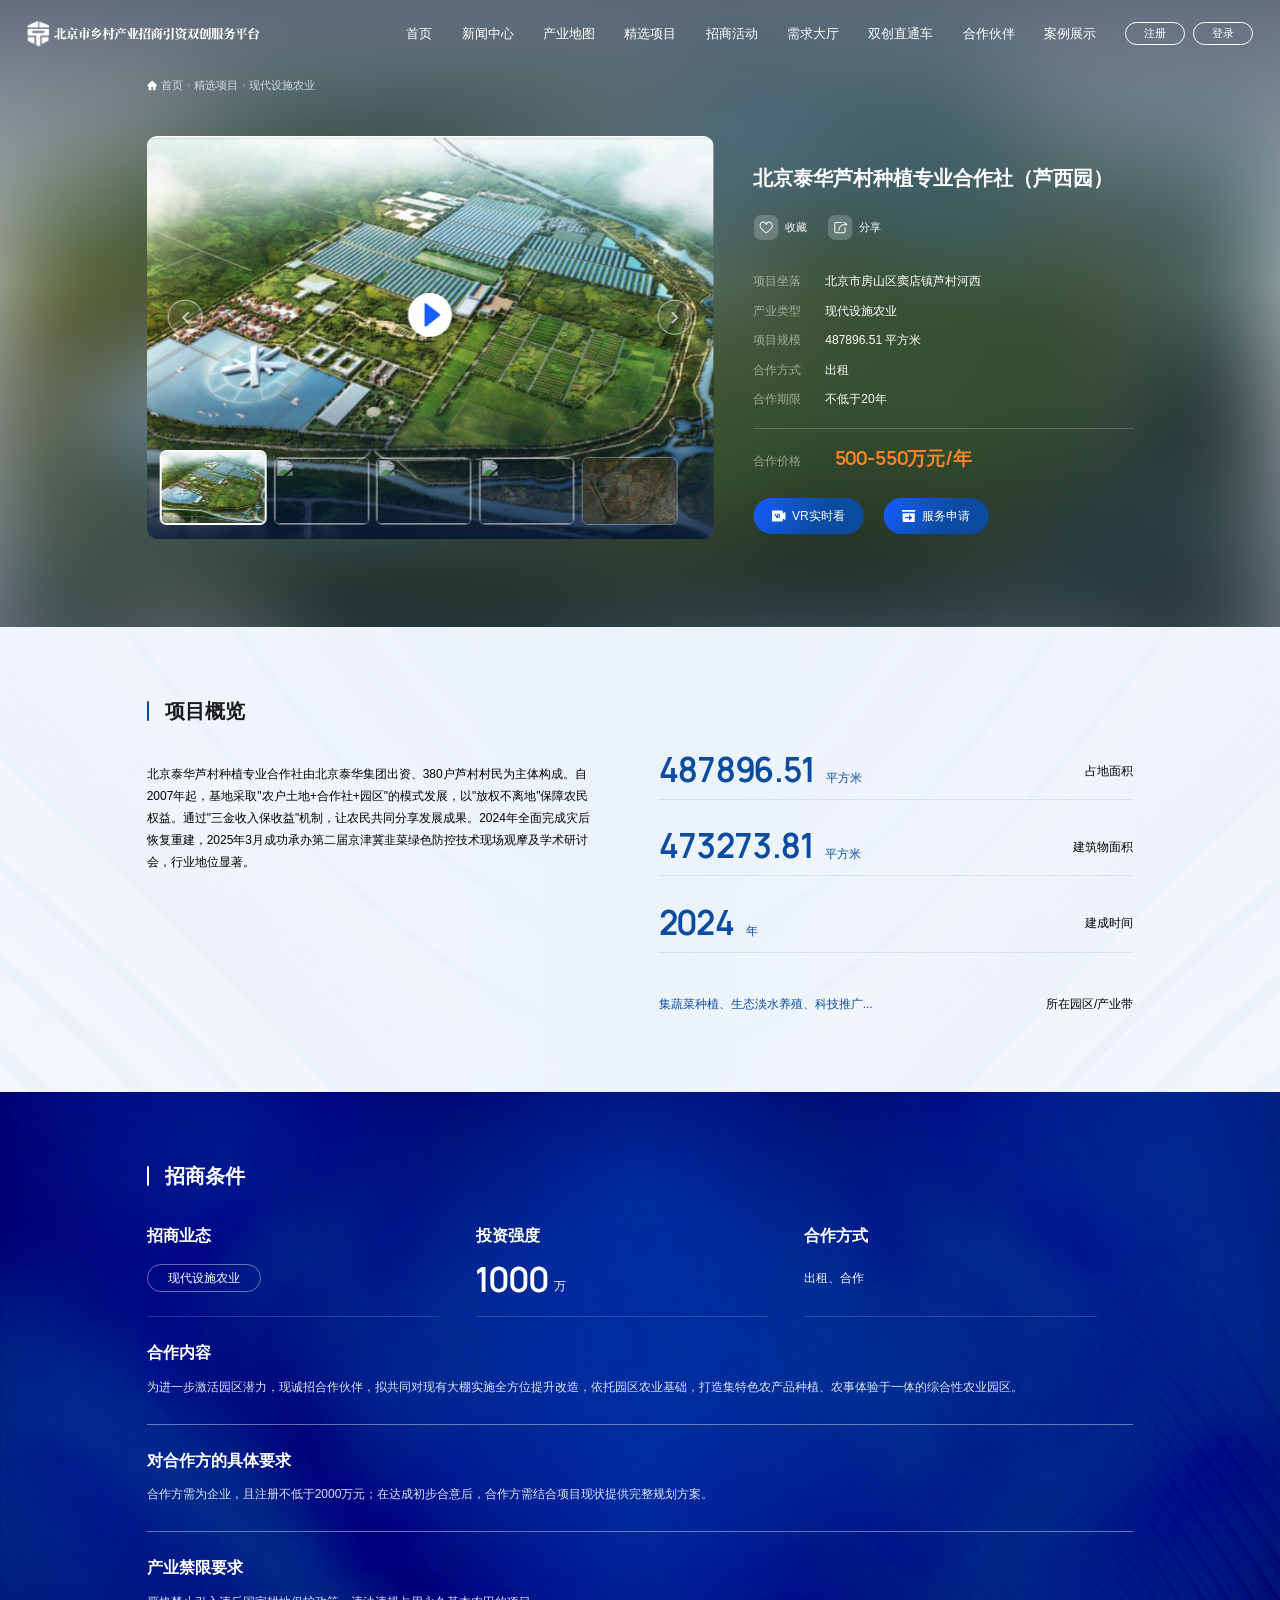
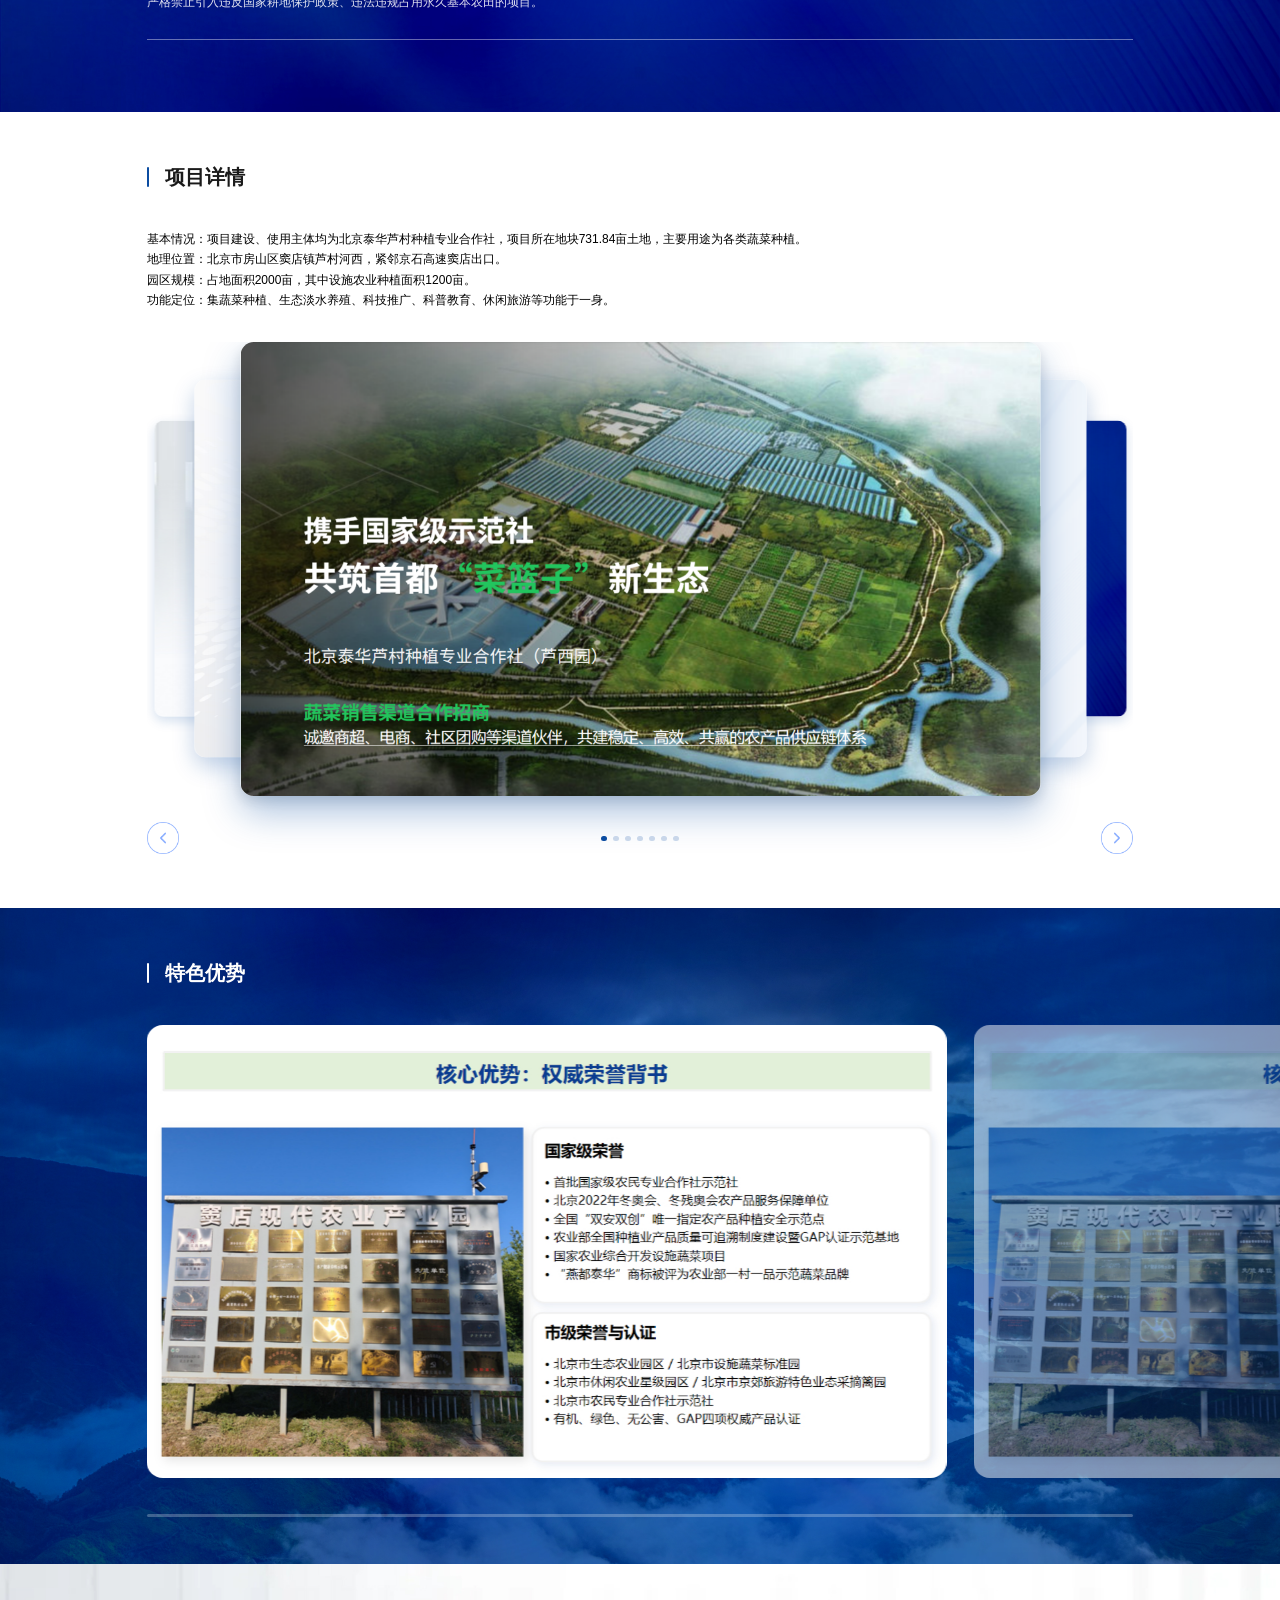
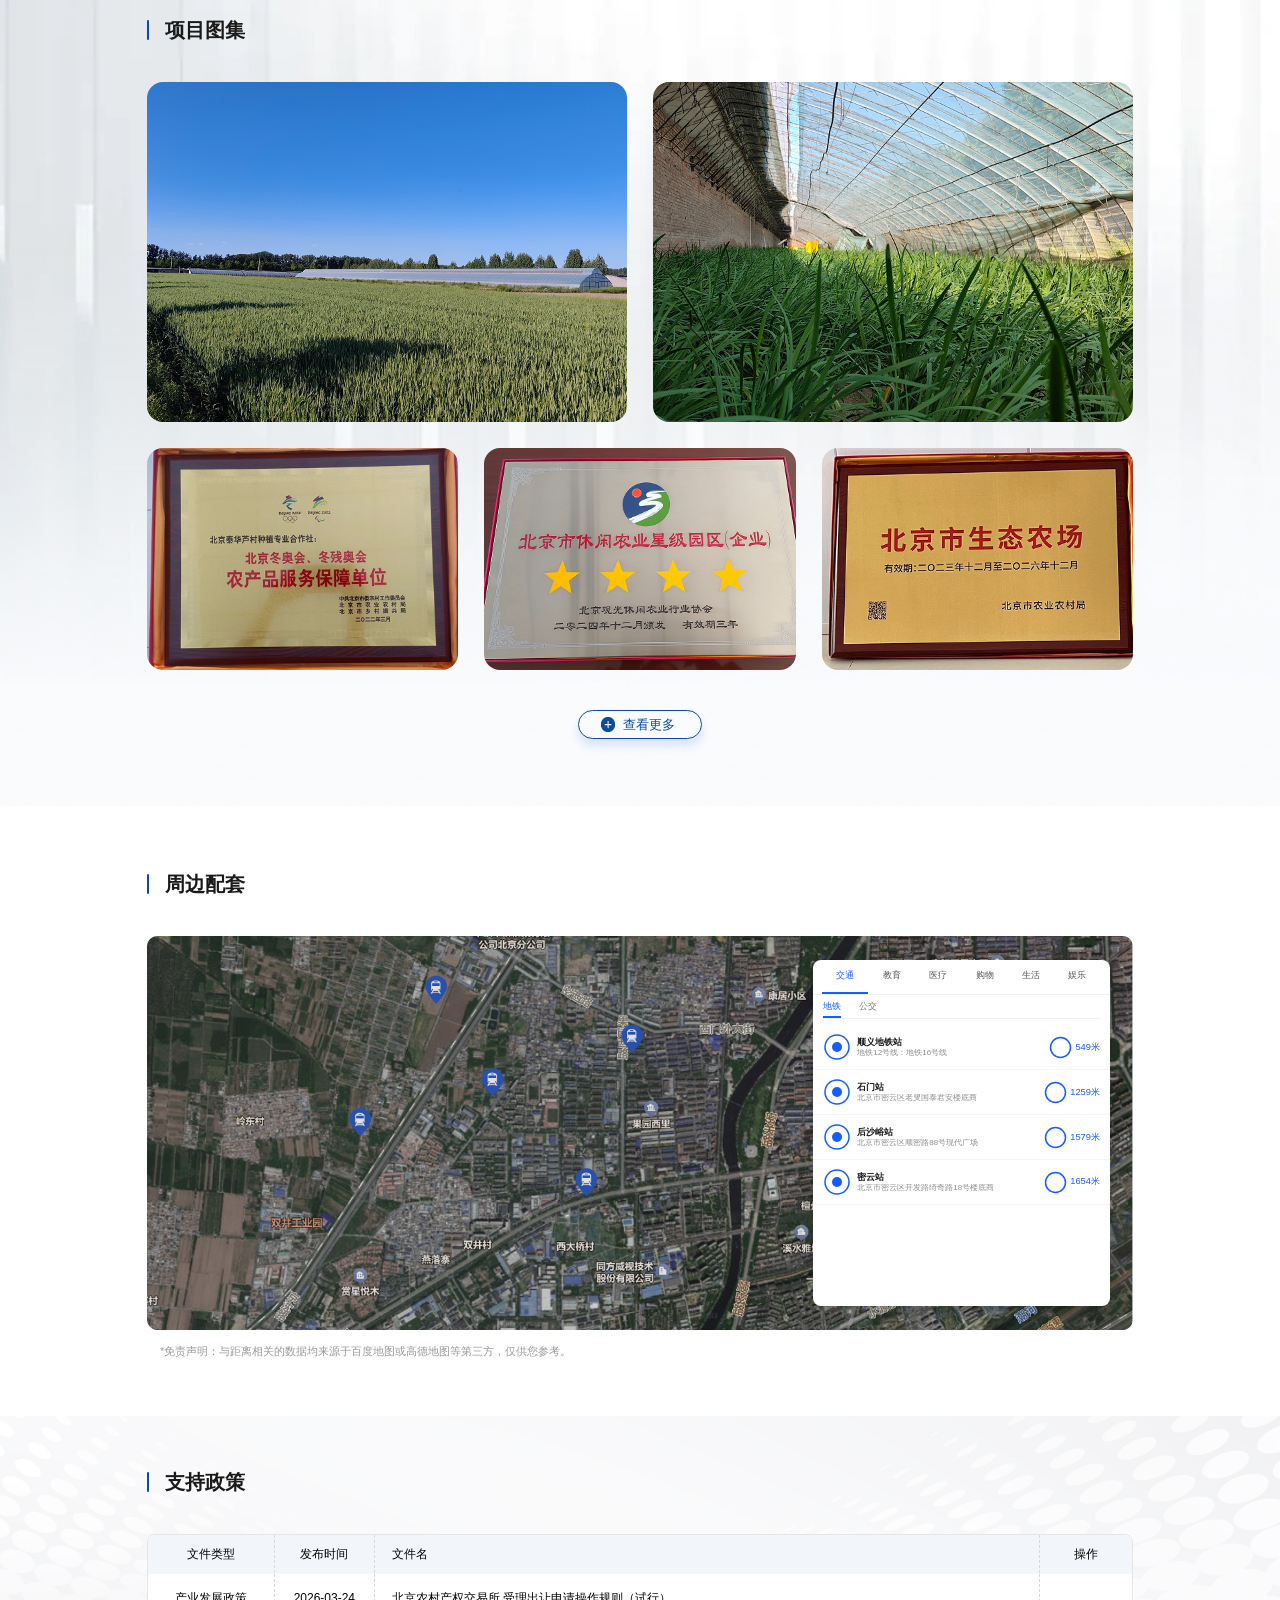
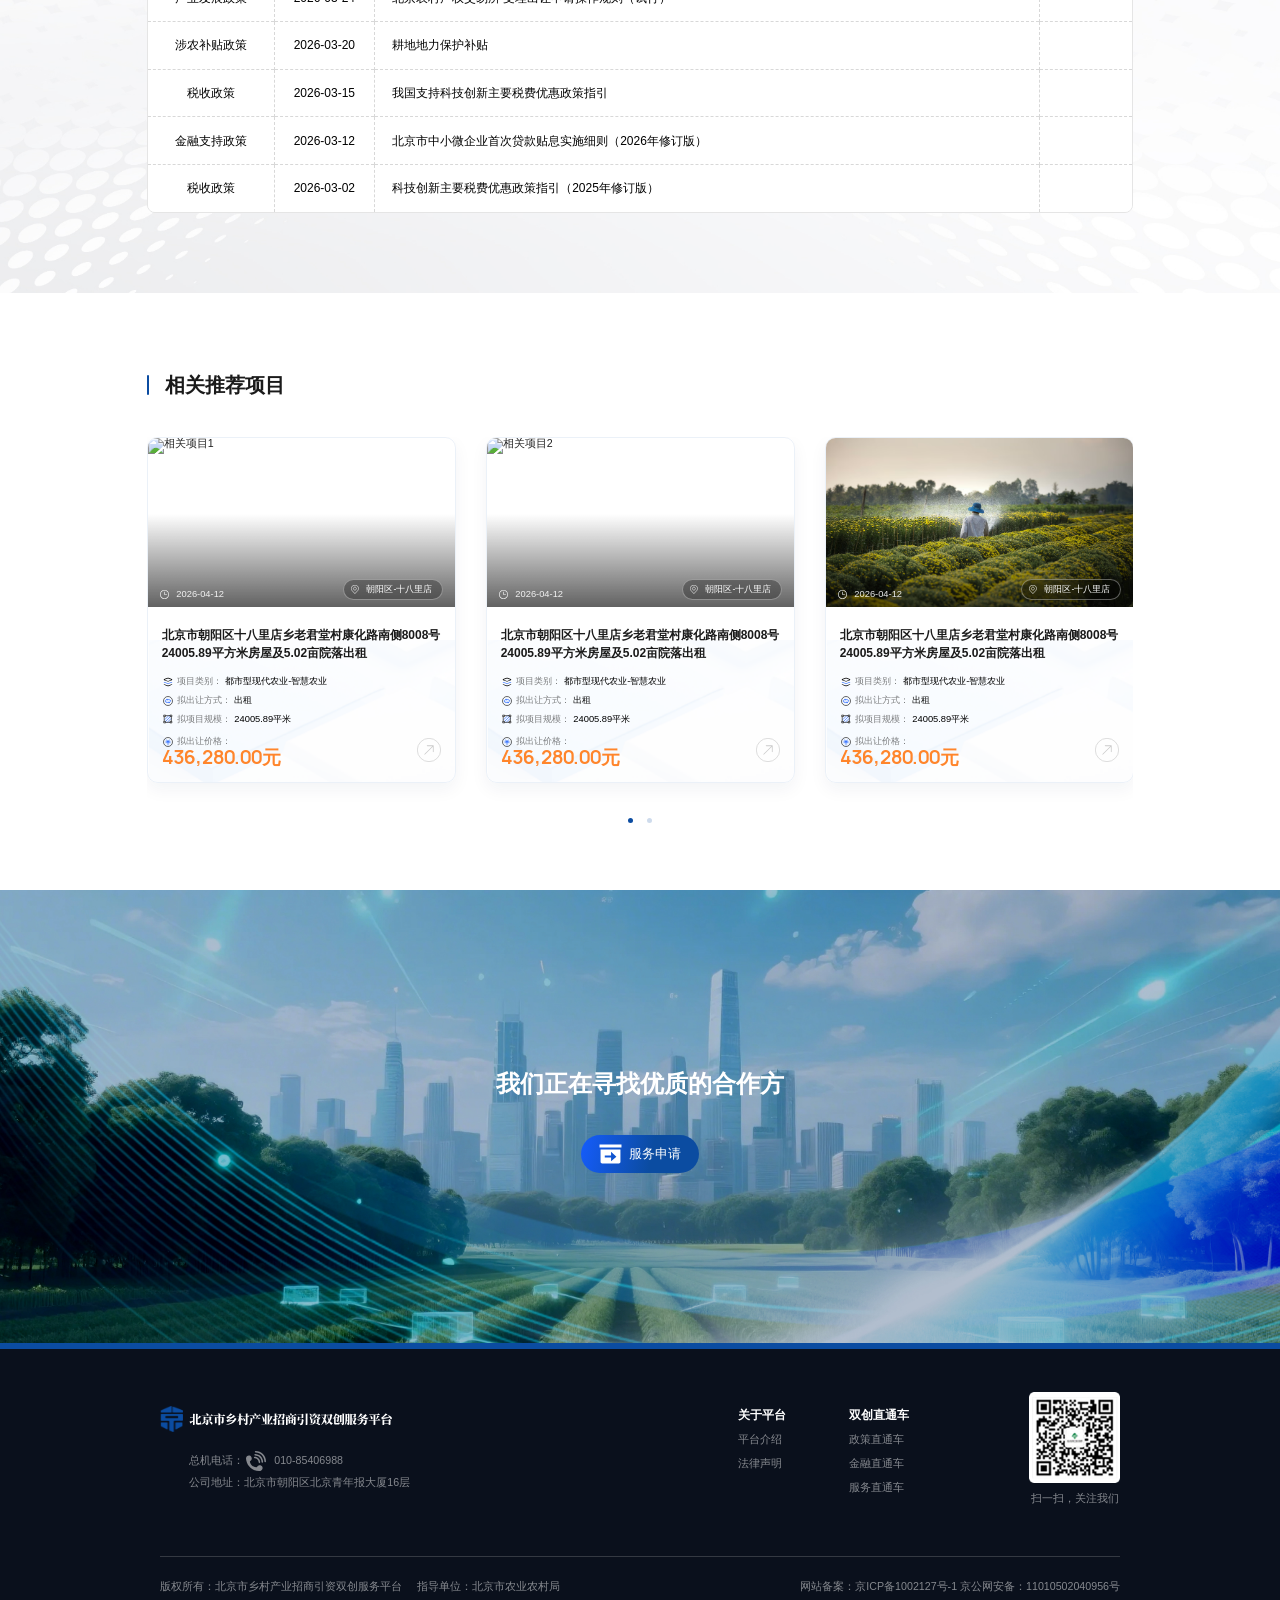
==== commit 0af9bd3f: "﻿feat: 完善项目详情页支持政策表格及各区块样式优化 - 支持政策表格：行列单元格间添加 #D8D8D8 虚线分隔线，背景由深色改为白色 - 图集区块：重构三层层叠Swiper过渡逻辑，修复闪烁问" ====
--- a/agriculture_project_detail.html
+++ b/agriculture_project_detail.html
@@ -339,8 +339,8 @@
 </section>
 
 <!-- ========== 项目详情 ========== -->
-<section class="agri_dtl_detail_sec">
-    <div class="w1480" data-aos="fade-up">
+<section class="agri_dtl_detail_sec w1480">
+    <div class="" data-aos="fade-up">
         <div class="agri_dtl_sec_title agri_dtl_sec_title--dark">
             <span class="agri_dtl_title_bar"></span>
             <h2>项目详情</h2>
@@ -354,44 +354,44 @@
             <p> 功能定位：集蔬菜种植、生态淡水养殖、科技推广、科普教育、休闲旅游等功能于一身。</p>
         </div>
 
-        <!-- 图集轮播（中心放大式） -->
+        <!-- 图集轮播（中心主卡 + 两层叠卡） -->
         <div class="agri_dtl_gallery_wrap">
             <div class="agri_dtl_gallery_swiper swiper">
                 <div class="swiper-wrapper">
                     <div class="swiper-slide">
-                        <a data-fancybox="detail-gallery" href="images/agri-detail/item1.png">
+                        <div class="agri_dtl_gallery_card">
                             <img src="images/agri-detail/item1.png" alt="园区实景1">
-                        </a>
+                        </div>
                     </div>
                     <div class="swiper-slide">
-                        <a data-fancybox="detail-gallery" href="images/agri-detail/item1.png">
-                            <img src="images/agri-detail/item1.png" alt="园区实景2">
-                        </a>
+                        <div class="agri_dtl_gallery_card">
+                            <img src="images/agri-detail/section1-bg.png" alt="园区实景2">
+                        </div>
                     </div>
                     <div class="swiper-slide">
-                        <a data-fancybox="detail-gallery" href="images/agri-detail/item1.png">
-                            <img src="images/agri-detail/item1.png" alt="园区实景2">
-                        </a>
+                        <div class="agri_dtl_gallery_card">
+                            <img src="images/agri-detail/section2-bg.jpg" alt="园区实景3">
+                        </div>
                     </div>
                     <div class="swiper-slide">
-                        <a data-fancybox="detail-gallery" href="images/agri-detail/item1.png">
-                            <img src="images/agri-detail/item1.png" alt="园区实景2">
-                        </a>
+                        <div class="agri_dtl_gallery_card">
+                            <img src="images/agri-detail/section3-bg.jpg" alt="园区实景4">
+                        </div>
                     </div>
                     <div class="swiper-slide">
-                        <a data-fancybox="detail-gallery" href="images/agri-detail/item1.png">
-                            <img src="images/agri-detail/item1.png" alt="园区实景2">
-                        </a>
+                        <div class="agri_dtl_gallery_card">
+                            <img src="images/agri-detail/section4-bg.jpg" alt="园区实景5">
+                        </div>
                     </div>
                     <div class="swiper-slide">
-                        <a data-fancybox="detail-gallery" href="images/agri-detail/item1.png">
-                            <img src="images/agri-detail/item1.png" alt="园区实景3">
-                        </a>
+                        <div class="agri_dtl_gallery_card">
+                            <img src="images/agri-detail/section5-bg.jpg" alt="园区实景6">
+                        </div>
                     </div>
                     <div class="swiper-slide">
-                        <a data-fancybox="detail-gallery" href="images/agri-detail/item1.png">
-                            <img src="images/agri-detail/item1.png" alt="园区实景4">
-                        </a>
+                        <div class="agri_dtl_gallery_card">
+                            <img src="images/agri-detail/section6-bg.jpg" alt="园区实景7">
+                        </div>
                     </div>
                 </div>
             </div>
@@ -414,38 +414,50 @@
 <!-- ========== 特色优势 ========== -->
 <section class="agri_dtl_advantage">
     <div class="agri_dtl_advantage_bg"></div>
-    <div class="w1480 agri_dtl_advantage_inner" data-aos="fade-up">
-        <div class="agri_dtl_sec_title agri_dtl_sec_title--white">
-            <span class="agri_dtl_title_bar"></span>
-            <h2>特色优势</h2>
-        </div>
-
-        <div class="agri_dtl_advantage_imgs flex">
-            <div class="agri_dtl_advantage_img">
-                <a data-fancybox="adv-gallery" href="images/listShow/item2.png">
-                    <img src="images/listShow/item2.png" alt="特色优势图1">
-                </a>
-            </div>
-            <div class="agri_dtl_advantage_img">
-                <a data-fancybox="adv-gallery" href="images/listShow/item3.png">
-                    <img src="images/listShow/item3.png" alt="特色优势图2">
-                </a>
-            </div>
-        </div>
-
-        <!-- 进度条/指示器 -->
-        <div class="agri_dtl_advantage_bar">
-            <div class="agri_dtl_advantage_track">
-                <div class="agri_dtl_advantage_fill"></div>
-            </div>
-        </div>
+    <div class="agri_dtl_advantage_inner" data-aos="fade-up">
+
+        <!-- 标题 -->
+        <div class="w1480">
+            <div class="agri_dtl_sec_title agri_dtl_sec_title--white">
+                <span class="agri_dtl_title_bar"></span>
+                <h2>特色优势</h2>
+            </div>
+        </div>
+
+        <!-- 通栏滑动轮播 -->
+        <div class="swiper agri_dtl_adv_swiper">
+            <div class="swiper-wrapper">
+                <div class="swiper-slide agri_dtl_advantage_img">
+                    <img src="images/agri-detail/section4-banner.jpg" alt="特色优势图1">
+                </div>
+                <div class="swiper-slide agri_dtl_advantage_img">
+                    <img src="images/agri-detail/section4-banner.jpg" alt="特色优势图2">
+                </div>
+                <div class="swiper-slide agri_dtl_advantage_img">
+                    <img src="images/agri-detail/section4-banner.jpg" alt="特色优势图3">
+                </div>
+                <div class="swiper-slide agri_dtl_advantage_img">
+                    <img src="images/agri-detail/section4-banner.jpg" alt="特色优势图4">
+                </div>
+            </div>
+        </div>
+
+        <!-- 进度条（宽度跟随 w1480） -->
+        <div class="w1480">
+            <div class="agri_dtl_advantage_bar">
+                <div class="agri_dtl_advantage_track">
+                    <div class="agri_dtl_advantage_fill"></div>
+                </div>
+            </div>
+        </div>
+
     </div>
 </section>
 
 <!-- ========== 项目图集 ========== -->
 <section class="agri_dtl_photos_sec">
     <div class="w1480" data-aos="fade-up">
-        <div class="agri_dtl_sec_title agri_dtl_sec_title--white">
+        <div class="agri_dtl_sec_title agri_dtl_sec_title--dark">
             <span class="agri_dtl_title_bar"></span>
             <h2>项目图集</h2>
         </div>
@@ -453,14 +465,19 @@
         <!-- 第一行：2张大图 -->
         <div class="agri_dtl_photos_row1 flex">
             <div class="agri_dtl_photo_lg">
-                <a data-fancybox="photos-gallery" href="images/listShow/item1.png">
-                    <img src="images/listShow/item1.png" alt="现场照片1">
-                    <div class="agri_dtl_photo_caption">现场照片</div>
+                <a data-fancybox="photos-gallery" href="images/agri-detail/pro-1.png">
+                    <img src="images/agri-detail/pro-1.png" alt="现场照片1">
+                    <div class="agri_dtl_photo_caption">
+                        <span>现场照片</span>
+                    </div>
                 </a>
             </div>
             <div class="agri_dtl_photo_lg">
-                <a data-fancybox="photos-gallery" href="images/listShow/item2.png">
-                    <img src="images/listShow/item2.png" alt="现场照片2">
+                <a data-fancybox="photos-gallery" href="images/agri-detail/pro-2.png">
+                    <img src="images/agri-detail/pro-2.png" alt="现场照片2">
+                    <div class="agri_dtl_photo_caption">
+                        <span>现场照片</span>
+                    </div>
                 </a>
             </div>
         </div>
@@ -468,18 +485,27 @@
         <!-- 第二行：3张小图 -->
         <div class="agri_dtl_photos_row2 flex">
             <div class="agri_dtl_photo_sm">
-                <a data-fancybox="photos-gallery" href="images/listShow/item3.png">
-                    <img src="images/listShow/item3.png" alt="现场照片3">
+                <a data-fancybox="photos-gallery" href="images/agri-detail/pro-3.png">
+                    <img src="images/agri-detail/pro-3.png" alt="现场照片3">
+                    <div class="agri_dtl_photo_caption">
+                        <span>现场照片</span>
+                    </div>
                 </a>
             </div>
             <div class="agri_dtl_photo_sm">
-                <a data-fancybox="photos-gallery" href="images/listShow/item4.png">
-                    <img src="images/listShow/item4.png" alt="现场照片4">
+                <a data-fancybox="photos-gallery" href="images/agri-detail/pro-4.png">
+                    <img src="images/agri-detail/pro-4.png" alt="现场照片4">
+                    <div class="agri_dtl_photo_caption">
+                        <span>现场照片</span>
+                    </div>
                 </a>
             </div>
             <div class="agri_dtl_photo_sm">
-                <a data-fancybox="photos-gallery" href="images/listShow/item1.png">
-                    <img src="images/listShow/item1.png" alt="现场照片5">
+                <a data-fancybox="photos-gallery" href="images/agri-detail/pro-5.png">
+                    <img src="images/agri-detail/pro-5.png" alt="现场照片5">
+                    <div class="agri_dtl_photo_caption">
+                        <span>现场照片</span>
+                    </div>
                 </a>
             </div>
         </div>
@@ -504,25 +530,9 @@
         <div class="agri_dtl_map_wrap">
             <!-- 地图主体 -->
             <div class="agri_dtl_map_img">
-                <img src="images/listShow/banner.png" alt="周边地图">
-                <!-- 地图标注点 -->
-                <div class="agri_dtl_map_pin" style="left:48%;top:38%">
-                    <svg width="49" height="49" viewBox="0 0 49 49" fill="none" xmlns="http://www.w3.org/2000/svg">
-                        <path d="M24.5 4C16.2 4 9.5 10.7 9.5 19C9.5 30 24.5 44.5 24.5 44.5C24.5 44.5 39.5 30 39.5 19C39.5 10.7 32.8 4 24.5 4Z" fill="#165DFF"/>
-                        <circle cx="24.5" cy="19" r="5" fill="white"/>
-                    </svg>
-                </div>
-                <div class="agri_dtl_map_pin" style="left:37%;top:55%">
-                    <svg width="49" height="49" viewBox="0 0 49 49" fill="none" xmlns="http://www.w3.org/2000/svg">
-                        <path d="M24.5 4C16.2 4 9.5 10.7 9.5 19C9.5 30 24.5 44.5 24.5 44.5C24.5 44.5 39.5 30 39.5 19C39.5 10.7 32.8 4 24.5 4Z" fill="#165DFF"/>
-                        <circle cx="24.5" cy="19" r="5" fill="white"/>
-                    </svg>
-                </div>
+                <img src="images/agri-detail/map.jpg" alt="周边地图">
                 <!-- 免责声明 -->
-                <p class="agri_dtl_map_disclaimer">*免责声明：与距离相关的数据均来源于百度地图或高德地图等第三方，仅供您参考。</p>
-            </div>
-
-            <!-- 右侧 POI 面板 -->
+                 <!-- 右侧 POI 面板 -->
             <div class="agri_dtl_poi_panel">
                 <div class="agri_dtl_poi_tabs">
                     <div class="agri_dtl_poi_tab_head flex">
@@ -599,6 +609,8 @@
                 </div>
             </div>
         </div>
+      </div>
+      <p class="agri_dtl_map_disclaimer">*免责声明：与距离相关的数据均来源于百度地图或高德地图等第三方，仅供您参考。</p>
     </div>
 </section>
 
@@ -606,7 +618,7 @@
 <section class="agri_dtl_policy_sec">
     <div class="agri_dtl_policy_bg"></div>
     <div class="w1480 agri_dtl_policy_inner" data-aos="fade-up">
-        <div class="agri_dtl_sec_title agri_dtl_sec_title--white">
+        <div class="agri_dtl_sec_title agri_dtl_sec_title--dark">
             <span class="agri_dtl_title_bar"></span>
             <h2>支持政策</h2>
         </div>
@@ -666,105 +678,98 @@
             <h2>相关推荐项目</h2>
         </div>
 
-        <div class="agri_dtl_related_grid flex">
-            <!-- 推荐卡片 1 -->
-            <article class="agri_dtl_related_card">
-                <div class="agri_dtl_related_img">
-                    <img src="images/listShow/item1.png" alt="相关项目1">
-                    <div class="agri_dtl_related_date">
-                        <svg width="15" height="15" viewBox="0 0 15 15" fill="none"><circle cx="7.5" cy="7.5" r="6.5" stroke="white" stroke-width="1"/></svg>
-                        2026-04-12
-                    </div>
-                    <span class="agri_dtl_related_tag">Heading</span>
-                </div>
-                <div class="agri_dtl_related_body">
-                    <h3>北京市朝阳区十八里店乡老君堂村康化路南侧8008号24005.89平方米房屋及5.02亩院落出租</h3>
-                    <ul class="agri_dtl_related_meta">
-                        <li>
-                            <svg width="20" height="20" viewBox="0 0 20 20" fill="none"><circle cx="10" cy="10" r="8" stroke="#165DFF" stroke-width="1.2"/></svg>
-                            <span>项目类别：</span>都市型现代农业-智慧农业
-                        </li>
-                        <li>
-                            <svg width="20" height="20" viewBox="0 0 20 20" fill="none"><circle cx="10" cy="10" r="8" stroke="#165DFF" stroke-width="1.2"/></svg>
-                            <span>拟出让方式：</span>出租
-                        </li>
-                        <li>
-                            <svg width="20" height="20" viewBox="0 0 20 20" fill="none"><circle cx="10" cy="10" r="8" stroke="#165DFF" stroke-width="1.2"/></svg>
-                            <span>拟项目规模：</span>24005.89平米
-                        </li>
-                    </ul>
-                    <div class="agri_dtl_related_price">436,280.00元</div>
-                </div>
-                <a href="javascript:;" class="agri_dtl_related_link" aria-label="查看项目详情">
-                    <svg width="24" height="24" viewBox="0 0 24 24" fill="none"><path d="M9 18l6-6-6-6" stroke="#165DFF" stroke-width="1.5" stroke-linecap="round"/></svg>
-                </a>
-            </article>
-
-            <!-- 推荐卡片 2 -->
-            <article class="agri_dtl_related_card">
-                <div class="agri_dtl_related_img">
-                    <img src="images/listShow/item2.png" alt="相关项目2">
-                    <div class="agri_dtl_related_date">
-                        <svg width="15" height="15" viewBox="0 0 15 15" fill="none"><circle cx="7.5" cy="7.5" r="6.5" stroke="white" stroke-width="1"/></svg>
-                        2026-04-12
-                    </div>
-                    <span class="agri_dtl_related_tag">Heading</span>
-                </div>
-                <div class="agri_dtl_related_body">
-                    <h3>北京市朝阳区十八里店乡老君堂村康化路南侧8008号24005.89平方米房屋及5.02亩院落出租</h3>
-                    <ul class="agri_dtl_related_meta">
-                        <li>
-                            <svg width="20" height="20" viewBox="0 0 20 20" fill="none"><circle cx="10" cy="10" r="8" stroke="#165DFF" stroke-width="1.2"/></svg>
-                            <span>项目类别：</span>都市型现代农业-智慧农业
-                        </li>
-                        <li>
-                            <svg width="20" height="20" viewBox="0 0 20 20" fill="none"><circle cx="10" cy="10" r="8" stroke="#165DFF" stroke-width="1.2"/></svg>
-                            <span>拟出让方式：</span>出租
-                        </li>
-                        <li>
-                            <svg width="20" height="20" viewBox="0 0 20 20" fill="none"><circle cx="10" cy="10" r="8" stroke="#165DFF" stroke-width="1.2"/></svg>
-                            <span>拟项目规模：</span>24005.89平米
-                        </li>
-                    </ul>
-                    <div class="agri_dtl_related_price">436,280.00元</div>
-                </div>
-                <a href="javascript:;" class="agri_dtl_related_link" aria-label="查看项目详情">
-                    <svg width="24" height="24" viewBox="0 0 24 24" fill="none"><path d="M9 18l6-6-6-6" stroke="#165DFF" stroke-width="1.5" stroke-linecap="round"/></svg>
-                </a>
-            </article>
-
-            <!-- 推荐卡片 3 -->
-            <article class="agri_dtl_related_card">
-                <div class="agri_dtl_related_img">
-                    <img src="images/listShow/item3.png" alt="相关项目3">
-                    <div class="agri_dtl_related_date">
-                        <svg width="15" height="15" viewBox="0 0 15 15" fill="none"><circle cx="7.5" cy="7.5" r="6.5" stroke="white" stroke-width="1"/></svg>
-                        2026-04-12
-                    </div>
-                    <span class="agri_dtl_related_tag">Heading</span>
-                </div>
-                <div class="agri_dtl_related_body">
-                    <h3>北京市朝阳区十八里店乡老君堂村康化路南侧8008号24005.89平方米房屋及5.02亩院落出租</h3>
-                    <ul class="agri_dtl_related_meta">
-                        <li>
-                            <svg width="20" height="20" viewBox="0 0 20 20" fill="none"><circle cx="10" cy="10" r="8" stroke="#165DFF" stroke-width="1.2"/></svg>
-                            <span>项目类别：</span>都市型现代农业-智慧农业
-                        </li>
-                        <li>
-                            <svg width="20" height="20" viewBox="0 0 20 20" fill="none"><circle cx="10" cy="10" r="8" stroke="#165DFF" stroke-width="1.2"/></svg>
-                            <span>拟出让方式：</span>出租
-                        </li>
-                        <li>
-                            <svg width="20" height="20" viewBox="0 0 20 20" fill="none"><circle cx="10" cy="10" r="8" stroke="#165DFF" stroke-width="1.2"/></svg>
-                            <span>拟项目规模：</span>24005.89平米
-                        </li>
-                    </ul>
-                    <div class="agri_dtl_related_price">436,280.00元</div>
-                </div>
-                <a href="javascript:;" class="agri_dtl_related_link" aria-label="查看项目详情">
-                    <svg width="24" height="24" viewBox="0 0 24 24" fill="none"><path d="M9 18l6-6-6-6" stroke="#165DFF" stroke-width="1.5" stroke-linecap="round"/></svg>
-                </a>
-            </article>
+        <!-- Swiper 轮播容器 -->
+        <div class="agri_dtl_related_swiper swiper">
+            <div class="swiper-wrapper">
+                <!-- 推荐卡片 1 -->
+                <div class="swiper-slide">
+                    <article class="agri_dtl_related_card">
+                        <div class="agri_dtl_related_img">
+                            <img src="images/listShow/item1.png" alt="相关项目1">
+                            <div class="agri_dtl_related_date">2026-04-12</div>
+                            <span class="agri_dtl_related_tag">朝阳区-十八里店</span>
+                        </div>
+                        <div class="agri_dtl_related_body">
+                            <h3>北京市朝阳区十八里店乡老君堂村康化路南侧8008号24005.89平方米房屋及5.02亩院落出租</h3>
+                            <ul class="agri_dtl_related_meta">
+                                <li><span>项目类别：</span>都市型现代农业-智慧农业</li>
+                                <li><span>拟出让方式：</span>出租</li>
+                                <li><span>拟项目规模：</span>24005.89平米</li>
+                                <li class="price_item"><span>拟出让价格：</span></li>
+                            </ul>
+                            <div class="agri_dtl_related_price">436,280.00元</div>
+                        </div>
+                        <a href="javascript:;" class="agri_dtl_related_link" aria-label="查看项目详情"></a>
+                    </article>
+                </div>
+
+                <!-- 推荐卡片 2 -->
+                <div class="swiper-slide">
+                    <article class="agri_dtl_related_card">
+                        <div class="agri_dtl_related_img">
+                            <img src="images/listShow/item2.png" alt="相关项目2">
+                            <div class="agri_dtl_related_date">2026-04-12</div>
+                            <span class="agri_dtl_related_tag">朝阳区-十八里店</span>
+                        </div>
+                        <div class="agri_dtl_related_body">
+                            <h3>北京市朝阳区十八里店乡老君堂村康化路南侧8008号24005.89平方米房屋及5.02亩院落出租</h3>
+                            <ul class="agri_dtl_related_meta">
+                                <li><span>项目类别：</span>都市型现代农业-智慧农业</li>
+                                <li><span>拟出让方式：</span>出租</li>
+                                <li><span>拟项目规模：</span>24005.89平米</li>
+                                <li class="price_item"><span>拟出让价格：</span></li>
+                            </ul>
+                            <div class="agri_dtl_related_price">436,280.00元</div>
+                        </div>
+                        <a href="javascript:;" class="agri_dtl_related_link" aria-label="查看项目详情"></a>
+                    </article>
+                </div>
+
+                <!-- 推荐卡片 3 -->
+                <div class="swiper-slide">
+                    <article class="agri_dtl_related_card">
+                        <div class="agri_dtl_related_img">
+                            <img src="images/listShow/item3.png" alt="相关项目3">
+                            <div class="agri_dtl_related_date">2026-04-12</div>
+                            <span class="agri_dtl_related_tag">朝阳区-十八里店</span>
+                        </div>
+                        <div class="agri_dtl_related_body">
+                            <h3>北京市朝阳区十八里店乡老君堂村康化路南侧8008号24005.89平方米房屋及5.02亩院落出租</h3>
+                            <ul class="agri_dtl_related_meta">
+                                <li><span>项目类别：</span>都市型现代农业-智慧农业</li>
+                                <li><span>拟出让方式：</span>出租</li>
+                                <li><span>拟项目规模：</span>24005.89平米</li>
+                                <li class="price_item"><span>拟出让价格：</span></li>
+                            </ul>
+                            <div class="agri_dtl_related_price">436,280.00元</div>
+                        </div>
+                        <a href="javascript:;" class="agri_dtl_related_link" aria-label="查看项目详情"></a>
+                    </article>
+                </div>
+                <!-- 推荐卡片 3 -->
+                <div class="swiper-slide">
+                    <article class="agri_dtl_related_card">
+                        <div class="agri_dtl_related_img">
+                            <img src="images/listShow/item3.png" alt="相关项目3">
+                            <div class="agri_dtl_related_date">2026-04-12</div>
+                            <span class="agri_dtl_related_tag">朝阳区-十八里店</span>
+                        </div>
+                        <div class="agri_dtl_related_body">
+                            <h3>北京市朝阳区十八里店乡老君堂村康化路南侧8008号24005.89平方米房屋及5.02亩院落出租</h3>
+                            <ul class="agri_dtl_related_meta">
+                                <li><span>项目类别：</span>都市型现代农业-智慧农业</li>
+                                <li><span>拟出让方式：</span>出租</li>
+                                <li><span>拟项目规模：</span>24005.89平米</li>
+                                <li class="price_item"><span>拟出让价格：</span></li>
+                            </ul>
+                            <div class="agri_dtl_related_price">436,280.00元</div>
+                        </div>
+                        <a href="javascript:;" class="agri_dtl_related_link" aria-label="查看项目详情"></a>
+                    </article>
+                </div>
+            </div>
+            <!-- 分页器 -->
+            <div class="swiper-pagination agri_dtl_related_pagination"></div>
         </div>
     </div>
 </section>
--- a/css/platform-pages.css
+++ b/css/platform-pages.css
@@ -926,7 +926,8 @@
         border-radius: .16rem;
     }
 
-    .agri_filter_row {
+    .agri_filter_row,
+    .agri_town_row {
         flex-wrap: wrap;
     }
 
@@ -972,6 +973,7 @@
 
     .agri_filter_selected .selected_tags {
         flex-wrap: wrap;
+        margin: .1rem 0;
     }
 
     .agri_filter_selected .selected_tag_list {
@@ -1048,7 +1050,7 @@
 /* ===== 移动端 ===== */
 @media screen and (max-width: 767px) {
     .agri_hero {
-        height: 4.2rem;
+        height: 3.6rem;
     }
 
     .agri_hero_text {
@@ -1057,7 +1059,7 @@
     }
 
     .agri_hero_text h1 {
-        font-size: .28rem;
+        font-size: .26rem;
     }
 
     .agri_hero_text h1 br {
@@ -1065,72 +1067,126 @@
     }
 
     .agri_hero_text p {
-        font-size: .18rem;
+        margin-top: .16rem;
+        font-size: .17rem;
+    }
+
+    /* ---- 分类 swiper：减少上下空间 ---- */
+    .agri_body {
+        padding-top: .24rem;
     }
 
     .agri_category_swiper_outer {
-        padding-bottom: .4rem;
+        padding-bottom: .24rem;
     }
 
     .agri_category_slide {
-        width: 2.75rem;
+        width: 2.6rem;
     }
 
     .agri_category {
-        height: 1.5rem;
-        padding: .26rem .18rem;
+        height: 1.36rem;
+        padding: .2rem .16rem;
     }
 
     .agri_category h2 {
-        font-size: .18rem;
+        font-size: .17rem;
     }
 
     .agri_category p {
-        margin-top: .12rem;
-        font-size: .14rem;
+        margin-top: .08rem;
+        font-size: .13rem;
     }
 
     .agri_category span {
-        width: .68rem;
-        height: .68rem;
-    }
-
+        width: .6rem;
+        height: .6rem;
+    }
+
+    /* ---- 筛选面板 ---- */
     .agri_filter {
-        padding: .24rem .2rem;
+        margin-top: .2rem;
+        padding: .18rem .16rem;
     }
 
     .agri_filter_label {
-        font-size: .16rem;
+        font-size: .15rem;
+        margin-top: 0;
+        margin-bottom: .06rem;
+    }
+
+    /* 乡镇行的空 label 在移动端换行后无内容，直接隐藏 */
+    .agri_town_row .agri_filter_label:empty {
+        display: none;
+    }
+
+    .agri_filter .filter_row {
+        padding: .14rem 0;
+    }
+
+    .agri_filter_options,
+    .agri_town_options {
+        flex-wrap: wrap;
+        overflow-x: visible;
+        white-space: normal;
+        gap: .08rem 0;
+    }
+
+    .agri_filter_options {
+        margin-top: .02rem;
     }
 
     .agri_filter .filter_option,
     .agri_filter_selected .selected_tag,
     .agri_filter_selected .selected_tit,
     .agri_filter_selected .clear_btn {
-        font-size: .16rem;
+        font-size: .15rem;
+    }
+
+    .agri_filter .filter_option {
+        padding: .08rem .12rem;
     }
 
     .agri_filter_selected {
+        margin-top: .14rem;
+        padding-top: .14rem;
+        gap: .08rem;
+    }
+
+    .agri_filter_selected .selected_tags {
+        margin: .04rem 0;
+    }
+
+    .agri_filter_selected .clear_btn {
+        margin-top: .08rem;
+        padding: .08rem .12rem;
+    }
+
+    .agri_filter_search {
+        height: .52rem;
+        border-radius: .26rem;
+    }
+
+    .agri_filter_search input {
+        font-size: .15rem;
+    }
+
+    .agri_filter_search .search_btn {
+        height: .4rem;
+        width: .84rem;
+        font-size: .15rem;
+    }
+
+    /* ---- 项目卡片：单列展示信息 ---- */
+    .agri_project_list {
         margin-top: .24rem;
-        padding-top: .24rem;
-    }
-
-    .agri_filter_search {
-        height: .56rem;
-        border-radius: .28rem;
-    }
-
-    .agri_filter_search input {
-        font-size: .16rem;
-    }
-
-    .agri_filter_search .search_btn {
-        height: .44rem;
-        width: .9rem;
-        font-size: .16rem;
-    }
-
-    /* 项目卡片：单列展示信息 */
+        gap: .18rem;
+    }
+
+    .agri_project_card {
+        padding: .18rem;
+    }
+
     .agri_project_info h2 {
         font-size: .2rem;
         line-height: 1.45;
@@ -1138,8 +1194,8 @@
 
     .agri_project_info ul {
         grid-template-columns: 1fr;
-        gap: .12rem;
-        margin-top: .18rem;
+        gap: .1rem;
+        margin-top: .14rem;
     }
 
     .agri_project_info li {
@@ -1153,18 +1209,18 @@
 
     .agri_detail_btn {
         width: 100%;
-        margin-top: .22rem;
-        height: .52rem;
-        font-size: .18rem;
+        margin-top: .18rem;
+        height: .48rem;
+        font-size: .17rem;
     }
 
     .agri_project_info .agri_price strong {
         display: block;
-        font-size: .24rem;
-        margin-top: .06rem;
+        font-size: .22rem;
+        margin-top: .04rem;
     }
 
     .agri_bottom_scene {
-        padding: .6rem .24rem;
-    }
-}
+        padding: .4rem .24rem;
+    }
+}
--- a/css/agri-detail.css
+++ b/css/agri-detail.css
@@ -571,15 +571,18 @@
    项目详情图集：3 层层叠卡片轮播
    作用范围严格限定在 .agri_dtl_gallery_swiper 内，不会影响其它 Swiper
    ------------------------------------------------------------
-   第一层 active : 12rem × 6.8rem
-   第二层 prev/next : 10rem × 5.7rem，相对 active 露出 0.69rem
-   第三层 prev2/next2 : 7.84rem × 4.58rem，相对第二层露出 0.6rem
+   第一层 active   : 12rem × 6.8rem
+   第二层 prev/next  : 10rem × 5.7rem，相对 active 露出
+   第三层 prev2/next2: 7.84rem × 4.58rem，相对第二层露出
+   远处 slide opacity:0 隐藏，所以无需 overflow:hidden
    ============================================================ */
 .agri_dtl_gallery_wrap {
     position: relative;
+    margin-top: .48rem;
+    overflow: hidden;
 }
 .agri_dtl_gallery_swiper {
-    overflow: hidden;
+    overflow: visible;
     padding: 0;
 }
 .agri_dtl_gallery_swiper .swiper-wrapper {
@@ -592,68 +595,63 @@
     overflow: hidden;
     opacity: 0;
     pointer-events: none;
-    transform: scale(.55);
-    transition: transform .5s ease, opacity .5s ease, box-shadow .5s ease;
+    /* 隐藏态：用与可见态相同的 transform 函数列表（translateX + scale），
+       这样 transition 才能在隐藏 ↔ 第三层之间平滑插值，避免闪烁 */
+    transform: translateX(0) scale(.55);
+    transition: transform .5s ease, opacity .15s ease, box-shadow .5s ease;
     box-shadow: 0 .12rem .3rem rgba(11, 76, 161, .15);
     z-index: 0;
 }
-/* 第一层 active：最强阴影，与下层产生层级感 */
+.agri_dtl_gallery_swiper .swiper-slide img {
+    width: 100%;
+    height: 100%;
+    object-fit: cover;
+}
+.agri_dtl_gallery_card {
+    display: block;
+    width: 100%;
+    height: 100%;
+}
+
+/* 第一层：active (12rem × 6.8rem) */
 .agri_dtl_gallery_swiper .swiper-slide-active {
+    opacity: 1;
+    z-index: 3;
+    transform: translateX(0) scale(1);
+    pointer-events: auto;
     box-shadow: 0 .24rem .56rem rgba(11, 76, 161, .35), 0 .08rem .2rem rgba(0, 0, 0, .12);
 }
-/* 第二层：中等阴影 */
+
+/* 第二层：prev / next (10rem × 5.7rem) */
 .agri_dtl_gallery_swiper .swiper-slide-prev,
 .agri_dtl_gallery_swiper .swiper-slide-next {
+    opacity: 1;
+    z-index: 2;
     box-shadow: 0 .16rem .4rem rgba(11, 76, 161, .25);
 }
-/* 第三层：轻阴影 */
-.agri_dtl_gallery_swiper .agri_dtl_slide_prev2,
-.agri_dtl_gallery_swiper .agri_dtl_slide_next2 {
-    box-shadow: 0 .1rem .26rem rgba(11, 76, 161, .18);
-}
-.agri_dtl_gallery_swiper .swiper-slide img {
-    width: 100%;
-    height: 100%;
-    object-fit: cover;
-}
-.agri_dtl_gallery_swiper .swiper-slide a {
-    display: block;
-    width: 100%;
-    height: 100%;
-}
-
-/* 第三层：prev2 / next2 */
+.agri_dtl_gallery_swiper .swiper-slide-prev {
+    transform: translateX(10.31rem) scale(.8333);
+}
+.agri_dtl_gallery_swiper .swiper-slide-next {
+    transform: translateX(-10.31rem) scale(.8333);
+}
+
+/* 第三层：prev2 / next2 (7.84rem × 4.58rem)
+   ! 必须写在 prev/next/active 之后，确保 source order 优先级覆盖
+   ! transform 用 !important 双保险，防止 swiper 切换中间态被覆盖
+   transform 不参与过渡，加 class 的瞬间立即就位（opacity .15s 渐显） */
 .agri_dtl_gallery_swiper .agri_dtl_slide_prev2,
 .agri_dtl_gallery_swiper .agri_dtl_slide_next2 {
     opacity: 1;
     z-index: 1;
+    box-shadow: 0 .1rem .26rem rgba(11, 76, 161, .18);
+    transition: opacity .15s ease, box-shadow .5s ease;
 }
 .agri_dtl_gallery_swiper .agri_dtl_slide_prev2 {
-    transform: translateX(20.63rem) scale(.6533);
+    transform: translateX(20.63rem) scale(.6533) !important;
 }
 .agri_dtl_gallery_swiper .agri_dtl_slide_next2 {
-    transform: translateX(-20.63rem) scale(.6533);
-}
-
-/* 第二层：prev / next */
-.agri_dtl_gallery_swiper .swiper-slide-prev,
-.agri_dtl_gallery_swiper .swiper-slide-next {
-    opacity: 1;
-    z-index: 2;
-}
-.agri_dtl_gallery_swiper .swiper-slide-prev {
-    transform: translateX(10.31rem) scale(.8333);
-}
-.agri_dtl_gallery_swiper .swiper-slide-next {
-    transform: translateX(-10.31rem) scale(.8333);
-}
-
-/* 第一层：active */
-.agri_dtl_gallery_swiper .swiper-slide-active {
-    opacity: 1;
-    z-index: 3;
-    transform: none;
-    pointer-events: auto;
+    transform: translateX(-20.63rem) scale(.6533) !important;
 }
 
 /* 控件行：左箭头 + 分页点 + 右箭头 */
@@ -727,131 +725,160 @@
    ============================================================ */
 .agri_dtl_advantage {
     position: relative;
-    padding: .8rem 0;
+    padding: .8rem 0 .71rem;
     overflow: hidden;
 }
 .agri_dtl_advantage_bg {
     position: absolute;
     inset: 0;
-    background: url('../images/listShow/banner.png') center / cover no-repeat;
+    background: url('../images/agri-detail/section4-bg.jpg') center / cover no-repeat;
     z-index: 0;
 }
-.agri_dtl_advantage_bg::before {
-    content: "";
-    position: absolute;
-    inset: 0;
-    background: rgba(0,15,48,.72);
-}
 .agri_dtl_advantage_inner { position: relative; z-index: 1; }
 
-.agri_dtl_advantage_imgs {
-    display: flex;
-    gap: .4rem;
-}
+/* 通栏 Swiper 容器 */
+.agri_dtl_adv_swiper {
+    width: 100%;
+    overflow: hidden;
+}
+
 .agri_dtl_advantage_img {
-    flex: 1;
+    width: 12rem !important;
     height: 6.8rem;
-    border-radius: .2rem;
-    overflow: hidden;
-}
+    border-radius: .24rem;
+    overflow: hidden;
+    flex-shrink: 0;
+    opacity: .5;
+    transition: opacity .35s;
+}
+.agri_dtl_advantage_img.swiper-slide-active { opacity: 1; }
+
 .agri_dtl_advantage_img a { display: block; width: 100%; height: 100%; }
 .agri_dtl_advantage_img img {
+    width: 100%;
+    height: 100%;
+    object-fit: cover;
+    pointer-events: none;
+    user-select: none;
+}
+
+/* 进度条 */
+.agri_dtl_advantage_bar {
+    margin-top: .54rem;
+}
+.agri_dtl_advantage_track {
+    width: 100%;
+    height: .04rem;
+    background: rgba(255,255,255,.25);
+    border-radius: .08rem;
+    overflow: hidden;
+}
+.agri_dtl_advantage_fill {
+    width: 0%;
+    height: 100%;
+    background: #fff;
+    border-radius: .08rem;
+    transition: width .2s ease;
+}
+
+
+/* ============================================================
+   项目图集  (Figma: y=5001, h=1157, 深蓝bg)
+   ============================================================ */
+.agri_dtl_photos_sec {
+    position: relative;
+    padding: .8rem 0 1rem;
+    overflow: hidden;
+}
+.agri_dtl_photos_sec::before {
+    content: "";
+    position: absolute;
+    top: 0;
+    left: 0;
+    right: 0;
+    bottom: 0;
+    background: url('../images/agri-detail/section5-bg.jpg') center top / cover no-repeat;
+    pointer-events: none;
+}
+.agri_dtl_photos_sec .w1480 { position: relative; z-index: 1; }
+
+/* 第一行：2大图（各 720×510px） */
+.agri_dtl_photos_row1 {
+    display: flex;
+    gap: .4rem;
+    margin-bottom: .4rem;
+}
+.agri_dtl_photo_lg {
+    flex: 1;
+    width: 7.2rem;
+    height: 5.1rem;
+    border-radius: .24rem;
+    overflow: hidden;
+    position: relative;
+}
+.agri_dtl_photo_lg a { display: block; width: 100%; height: 100%; }
+.agri_dtl_photo_lg img {
     width: 100%;
     height: 100%;
     object-fit: cover;
     transition: transform .5s;
 }
-.agri_dtl_advantage_img:hover img { transform: scale(1.04); }
-
-/* 进度条 */
-.agri_dtl_advantage_bar {
-    margin-top: .3rem;
-    display: flex;
-    justify-content: center;
-}
-.agri_dtl_advantage_track {
-    width: .56rem;
-    height: .08rem;
-    background: rgba(255,255,255,.3);
-    border-radius: .08rem;
-    overflow: hidden;
-}
-.agri_dtl_advantage_fill {
-    width: 38%;
-    height: 100%;
-    background: #fff;
-    border-radius: .08rem;
-}
-
-
-/* ============================================================
-   项目图集  (Figma: y=5001, h=1157, 深蓝bg)
-   ============================================================ */
-.agri_dtl_photos_sec {
-    position: relative;
-    padding: .8rem 0 1rem;
-    background: linear-gradient(180deg, #0e2a6e 0%, #0a1f5c 100%);
-    overflow: hidden;
-}
-.agri_dtl_photos_sec::before {
+.agri_dtl_photo_lg:hover img { transform: scale(1.04); }
+.agri_dtl_photo_caption {
+    width: 100%;
+    height: 1.6rem;
+    position: absolute;
+    background: linear-gradient(180deg, rgba(0, 0, 0, 0.00) 0%, rgba(0, 0, 0, 0.5) 100%);
+    bottom: 0;
+    left: 0;
+    right: 0;
+    color: #fff;
+    font-size: .2rem;
+    font-weight: 500;
+    z-index: 1;
+    opacity: 0;
+    transition: opacity .35s ease;
+}
+.agri_dtl_photo_lg:hover .agri_dtl_photo_caption,
+.agri_dtl_photo_sm:hover .agri_dtl_photo_caption {
+    opacity: 1;
+}
+.agri_dtl_photo_caption span {
+    position: absolute;
+    bottom: 0;
+    left: 0.38rem;
+    bottom: 0.3rem;
+}
+.agri_dtl_photo_caption::before {
     content: "";
     position: absolute;
-    inset: 0;
-    background: url('../images/agri-detail/bg-blue-pattern.jpg') center / cover no-repeat;
-    opacity: .07;
-    pointer-events: none;
-}
-.agri_dtl_photos_sec .w1480 { position: relative; z-index: 1; }
-
-/* 第一行：2大图（各 720×510px） */
-.agri_dtl_photos_row1 {
+    right: 0;
+    bottom: 0;
+    background: url('../images/agri-detail/icon-big.svg') center / cover no-repeat;
+    width: .6rem;
+    height: .6rem;
+}
+
+/* 第二行：3小图（各 466×332px） */
+.agri_dtl_photos_row2 {
     display: flex;
     gap: .4rem;
-    margin-bottom: .4rem;
-}
-.agri_dtl_photo_lg {
+}
+.agri_dtl_photo_sm {
     flex: 1;
-    height: 5.1rem;
-    border-radius: .16rem;
-    overflow: hidden;
-    position: relative;
-}
-.agri_dtl_photo_lg a { display: block; width: 100%; height: 100%; }
-.agri_dtl_photo_lg img {
+    width: 4.36rem;
+    height: 3.32rem;
+    border-radius: .24rem;
+    overflow: hidden;
+    position: relative;
+}
+.agri_dtl_photo_sm a { display: block; width: 100%; height: 100%; }
+.agri_dtl_photo_sm img {
     width: 100%;
     height: 100%;
     object-fit: cover;
     transition: transform .5s;
 }
-.agri_dtl_photo_lg:hover img { transform: scale(1.04); }
-.agri_dtl_photo_caption {
-    position: absolute;
-    bottom: .28rem;
-    left: .28rem;
-    color: #fff;
-    font-size: .2rem;
-    font-weight: 500;
-    z-index: 1;
-}
-
-/* 第二行：3小图（各 466×332px） */
-.agri_dtl_photos_row2 {
-    display: flex;
-    gap: .4rem;
-}
-.agri_dtl_photo_sm {
-    flex: 1;
-    height: 3.32rem;
-    border-radius: .16rem;
-    overflow: hidden;
-}
-.agri_dtl_photo_sm a { display: block; width: 100%; height: 100%; }
-.agri_dtl_photo_sm img {
-    width: 100%;
-    height: 100%;
-    object-fit: cover;
-    transition: transform .5s;
-}
 .agri_dtl_photo_sm:hover img { transform: scale(1.04); }
 
 /* 查看更多 */
@@ -865,21 +892,19 @@
     align-items: center;
     gap: .12rem;
     height: .44rem;
-    padding: 0 .32rem 0 .22rem;
-    border: 1px solid rgba(255,255,255,.5);
+    padding: 0 .38rem 0 .32rem;
+    border: 1px solid #0B4CA1;
     border-radius: .44rem;
-    color: #fff;
+    color: #0B4CA1;
     font-size: .2rem;
-    transition: background .2s, border-color .2s;
-}
-.agri_dtl_more_btn:hover { background: rgba(255,255,255,.12); border-color: #fff; }
+    box-shadow: 0 7px 9.3px rgba(22, 93, 255, 0.15);
+    transition: background .2s, border-color .2s, box-shadow .2s;
+}
 .agri_dtl_more_circle {
     display: block;
     width: .22rem;
     height: .22rem;
-    border-radius: 50%;
-    border: 1px solid rgba(255,255,255,.85);
-    background: rgba(255,255,255,.15);
+    background: url('../images/agri-detail/icon-more.svg') center / cover no-repeat;
     flex-shrink: 0;
 }
 
@@ -888,19 +913,17 @@
    周边配套  (Figma: y=6401, h=777, 白底)
    ============================================================ */
 .agri_dtl_surroundings_sec {
-    padding: .8rem 0 .9rem;
+    padding: 1rem 0 .9rem;
     background: #fff;
 }
 .agri_dtl_map_wrap {
     position: relative;
+}
+.agri_dtl_map_img {
+    width: 100%;
     height: 5.9rem;
     border-radius: .16rem;
     overflow: hidden;
-    border: 1px solid rgba(0,0,0,.06);
-}
-.agri_dtl_map_img {
-    width: 100%;
-    height: 100%;
     position: relative;
 }
 .agri_dtl_map_img > img {
@@ -916,22 +939,19 @@
     height: .49rem;
 }
 .agri_dtl_map_disclaimer {
-    position: absolute;
-    bottom: .22rem;
-    left: .28rem;
     font-size: .14rem;
-    color: rgba(255,255,255,.85);
-    background: rgba(0,0,0,.35);
-    padding: .04rem .12rem;
-    border-radius: .06rem;
+    padding-top: .24rem;
+    margin-left: 0.2rem;
+    color: #999;
+    font-size: 0.16rem;
 }
 
 /* POI 面板 */
 .agri_dtl_poi_panel {
     position: absolute;
-    top: .3rem;
-    right: .3rem;
-    bottom: .3rem;
+    top: 0.35rem;
+    right: 0.35rem;
+    bottom: 0.35rem;
     width: 4.46rem;
     background: #fff;
     border-radius: .12rem;
@@ -1016,53 +1036,63 @@
    ============================================================ */
 .agri_dtl_policy_sec {
     position: relative;
-    padding: .8rem 0 .9rem;
+    padding: .8rem 0 1.2rem;
     overflow: hidden;
 }
 .agri_dtl_policy_bg {
     position: absolute;
     inset: 0;
-    background: url('../images/listShow/item4.png') center / cover no-repeat;
+    background: url('../images/agri-detail/section6-bg.jpg') center / cover no-repeat;
     z-index: 0;
-}
-.agri_dtl_policy_bg::before {
-    content: "";
-    position: absolute;
-    inset: 0;
-    background: rgba(0,25,72,.82);
 }
 .agri_dtl_policy_inner { position: relative; z-index: 1; }
 
 .agri_dtl_policy_table_wrap {
     border-radius: .12rem;
     overflow: hidden;
-    border: 1px solid rgba(255,255,255,.08);
+    border: 1px solid #E5E5E5;
 }
 .agri_dtl_policy_table {
     width: 100%;
     border-collapse: collapse;
     font-size: .18rem;
-}
-.agri_dtl_policy_table thead tr { background: rgba(255,255,255,.1); }
+    background: #FFF;
+    overflow: hidden;
+}
+.agri_dtl_policy_table thead tr { background: rgba(11, 76, 161, .05); }
 .agri_dtl_policy_table th {
     padding: .2rem .26rem;
-    color: #fff;
-    font-weight: 600;
+    color: #000;
+    font-weight: 500;
+    text-align: center;
+    border-bottom: 1px solid rgba(255,255,255,.1);
+    border-right: 0.01rem dashed #D8D8D8;
+}
+.agri_dtl_policy_table th:nth-child(3) {
     text-align: left;
-    border-bottom: 1px solid rgba(255,255,255,.1);
-}
+}
+.agri_dtl_policy_table th:last-child { border-right: none; }
 .agri_dtl_policy_th--type { width: 1.9rem; }
 .agri_dtl_policy_th--date { width: 1.5rem; }
 .agri_dtl_policy_th--op   { width: 1.4rem; text-align: center; }
 .agri_dtl_policy_table tbody tr {
-    border-bottom: 1px solid rgba(255,255,255,.07);
+    border-bottom: 0.01rem dashed #D8D8D8;
     transition: background .2s;
 }
+.agri_dtl_policy_table tbody tr:last-child { border-bottom: none; }
 .agri_dtl_policy_table tbody tr:hover { background: rgba(255,255,255,.05); }
 .agri_dtl_policy_table td {
     padding: .18rem .26rem;
-    color: rgba(255,255,255,.85);
+    color: #000;
+    text-align: center;
     vertical-align: middle;
+    border-right: 0.01rem dashed #D8D8D8;
+}
+.agri_dtl_policy_table td:nth-child(3) {
+    text-align: left;
+}
+.agri_dtl_policy_table td:last-child {
+    border-right: none;
 }
 .agri_dtl_policy_btn {
     display: inline-flex;
@@ -1074,24 +1104,44 @@
     border-radius: .06rem;
     color: #fff;
     font-size: .16rem;
-    transition: background .2s;
-}
-.agri_dtl_policy_btn:hover { background: rgba(255,255,255,.14); }
+}
 
 
 /* ============================================================
    相关推荐项目  (Figma: y=8082, h=697, 白底)
    ============================================================ */
 .agri_dtl_related_sec {
-    padding: .8rem 0 1rem;
+    padding: 1.2rem 0 1rem;
     background: #fff;
 }
-.agri_dtl_related_grid {
-    display: flex;
-    gap: .4rem;
+.agri_dtl_related_swiper {
+    overflow: hidden;
+    padding-bottom: .6rem;
+}
+.agri_dtl_related_swiper .swiper-slide {
+    height: auto;
+}
+/* 分页器 */
+.agri_dtl_related_pagination {
+    bottom: 0 !important;
+    display: flex;
+    justify-content: center;
+    gap: .08rem;
+}
+.agri_dtl_related_pagination .swiper-pagination-bullet {
+    width: .08rem;
+    height: .08rem;
+    background: rgba(11, 76, 161, 0.2);
+    opacity: 1;
+    border-radius: 50%;
+    transition: background .3s;
+    cursor: pointer;
+}
+.agri_dtl_related_pagination .swiper-pagination-bullet-active {
+    background: #0B4CA1;
 }
 .agri_dtl_related_card {
-    flex: 1;
+    height: 100%;
     border-radius: .16rem;
     overflow: hidden;
     border: 1px solid rgba(11,76,161,.08);
@@ -1125,32 +1175,62 @@
 .agri_dtl_related_date {
     position: absolute;
     z-index: 2;
-    bottom: .3rem;
-    left: .24rem;
-    display: flex;
-    align-items: center;
-    gap: .08rem;
-    color: rgba(255,255,255,.85);
+    bottom: .12rem;
+    left: .18rem;
+    display: flex;
+    align-items: center;
+    color: rgba(255,255,255,.9);
     font-size: .14rem;
 }
+.agri_dtl_related_date::before {
+    content: "";
+    flex-shrink: 0;
+    width: .14rem;
+    height: .14rem;
+    margin-right: .11rem;
+    background: url('../images/listShow/icon-time.svg') center / contain no-repeat;
+    filter: brightness(0) invert(1);
+}
 .agri_dtl_related_tag {
     position: absolute;
     z-index: 2;
-    top: .22rem;
-    right: .22rem;
-    display: flex;
-    align-items: center;
-    gap: .07rem;
-    height: .36rem;
-    padding: 0 .14rem;
-    background: rgba(255,255,255,.14);
-    border: 1px solid rgba(255,255,255,.4);
-    border-radius: .36rem;
-    color: #fff;
-    font-size: .14rem;
-    font-weight: 500;
-}
-.agri_dtl_related_body { padding: .28rem .28rem .36rem; }
+    bottom: .1rem;
+    right: .18rem;
+    display: flex;
+    align-items: center;
+    height: .32rem;
+    padding: 0 .14rem 0 .1rem;
+    gap: .11rem;
+    background: rgba(0, 0, 0, 0.28);
+    border: 1px solid rgba(255, 255, 255, 0.35);
+    border-radius: .32rem;
+    color: #fff;
+    font-size: .13rem;
+    backdrop-filter: blur(8px);
+    -webkit-backdrop-filter: blur(8px);
+}
+.agri_dtl_related_tag::before {
+    content: "";
+    flex-shrink: 0;
+    width: .13rem;
+    height: .13rem;
+    background: url('../images/listShow/icon-location.svg') center / contain no-repeat;
+    filter: brightness(0) invert(1);
+}
+.agri_dtl_related_body {
+     padding: .28rem .21rem .23rem; 
+     position: relative;
+    }
+.agri_dtl_related_body::after {
+    content: "";
+    position: absolute;
+    bottom: -0.4rem;
+    left: 0;
+    right: 0;
+    z-index: -1;
+    height: 5.49rem;
+    background: url('../images/agri-detail/item-bottom-bg.png') center / cover no-repeat;
+}
 .agri_dtl_related_body h3 {
     font-size: .18rem;
     font-weight: 600;
@@ -1163,17 +1243,38 @@
     overflow: hidden;
     margin-bottom: .2rem;
 }
-.agri_dtl_related_meta { list-style: none; display: flex; flex-direction: column; gap: .12rem; }
+.agri_dtl_related_meta { list-style: none; display: flex; flex-direction: column; gap: .1rem; }
 .agri_dtl_related_meta li {
     display: flex;
     align-items: center;
-    gap: .08rem;
+    gap: .05rem;
     font-size: .14rem;
-    color: #555;
-}
-.agri_dtl_related_meta li span { color: rgba(0,0,0,.45); }
+    color: #000;
+}
+.agri_dtl_related_meta li::before {
+    content: "";
+    flex-shrink: 0;
+    width: .18rem;
+    height: .18rem;
+    background: center / contain no-repeat;
+}
+.agri_dtl_related_meta li:nth-child(1)::before {
+    background-image: url('../images/listShow/icon-category.svg');
+}
+.agri_dtl_related_meta li:nth-child(2)::before {
+    background-image: url('../images/listShow/icon-transfer.svg');
+}
+.agri_dtl_related_meta li:nth-child(3)::before {
+    background-image: url('../images/listShow/icon-scale1.svg');
+}
+.agri_dtl_related_meta li.price_item::before {
+    background-image: url('../images/listShow/icon-price.svg');
+}
+.agri_dtl_related_meta li.price_item {
+    margin-top: 0.06rem;
+}
+.agri_dtl_related_meta li span { color: rgba(0,0,0,.5); }
 .agri_dtl_related_price {
-    margin-top: .18rem;
     font-family: Manrope, 'Source Han Sans CN', sans-serif;
     font-size: .28rem;
     font-weight: 700;
@@ -1181,21 +1282,14 @@
 }
 .agri_dtl_related_link {
     position: absolute;
-    bottom: .28rem;
-    right: .28rem;
-    display: flex;
-    align-items: center;
-    justify-content: center;
+    bottom: .3rem;
+    right: .21rem;
     width: .36rem;
     height: .36rem;
-    border-radius: 50%;
-    border: 1px solid rgba(22,93,255,.4);
     background: rgba(22,93,255,.06);
     transition: background .2s, border-color .2s;
-}
-.agri_dtl_related_link:hover { background: #165dff; border-color: #165dff; }
-.agri_dtl_related_link:hover path { stroke: #fff; }
-
+    background: url('../images/agri-detail/icon-go.svg') center / contain no-repeat;
+}
 
 /* ============================================================
    CTA 招募区  (Figma: y=8879, h=680)
@@ -1211,7 +1305,7 @@
 .agri_dtl_cta_bg {
     position: absolute;
     inset: 0;
-    background: url('../images/agri-detail/section6-bg.jpg') center / cover no-repeat;
+    background: url('../images/agri-detail/section7-bg.jpg') center / cover no-repeat;
     z-index: 0;
 }
 /* .agri_dtl_cta_bg::before {
@@ -1347,20 +1441,13 @@
     .agri_dtl_related_grid { flex-direction: column; gap: .24rem; }
 
     .agri_dtl_gallery_swiper .swiper-slide {
-        width: 100%;
-        height: 4rem;
-        opacity: 1;
-        transform: none;
-        pointer-events: auto;
-    }
-    .agri_dtl_gallery_swiper .swiper-slide-prev,
-    .agri_dtl_gallery_swiper .swiper-slide-next,
-    .agri_dtl_gallery_swiper .agri_dtl_slide_prev2,
-    .agri_dtl_gallery_swiper .agri_dtl_slide_next2 {
-        transform: none;
+        width: 100% !important;
+        height: 4rem !important;
+        opacity: 1 !important;
+        transform: none !important;
+        pointer-events: auto !important;
     }
     .agri_dtl_gallery_swiper { padding: 0; }
-
     .agri_dtl_policy_table { font-size: .16rem; }
     .agri_dtl_cta_title { font-size: .26rem; }
     .agri_dtl_invest_line { width: 100%; }
@@ -1382,4 +1469,5 @@
     .agri_dtl_thumb_strip { gap: .07rem; }
     .agri_dtl_thumb { width: 1rem; height: .72rem; }
     .agri_dtl_thumb--active { width: 1.2rem; height: .86rem; }
-}
+    .agri_dtl_gallery_swiper .swiper-slide { height: 3.2rem !important; }
+}
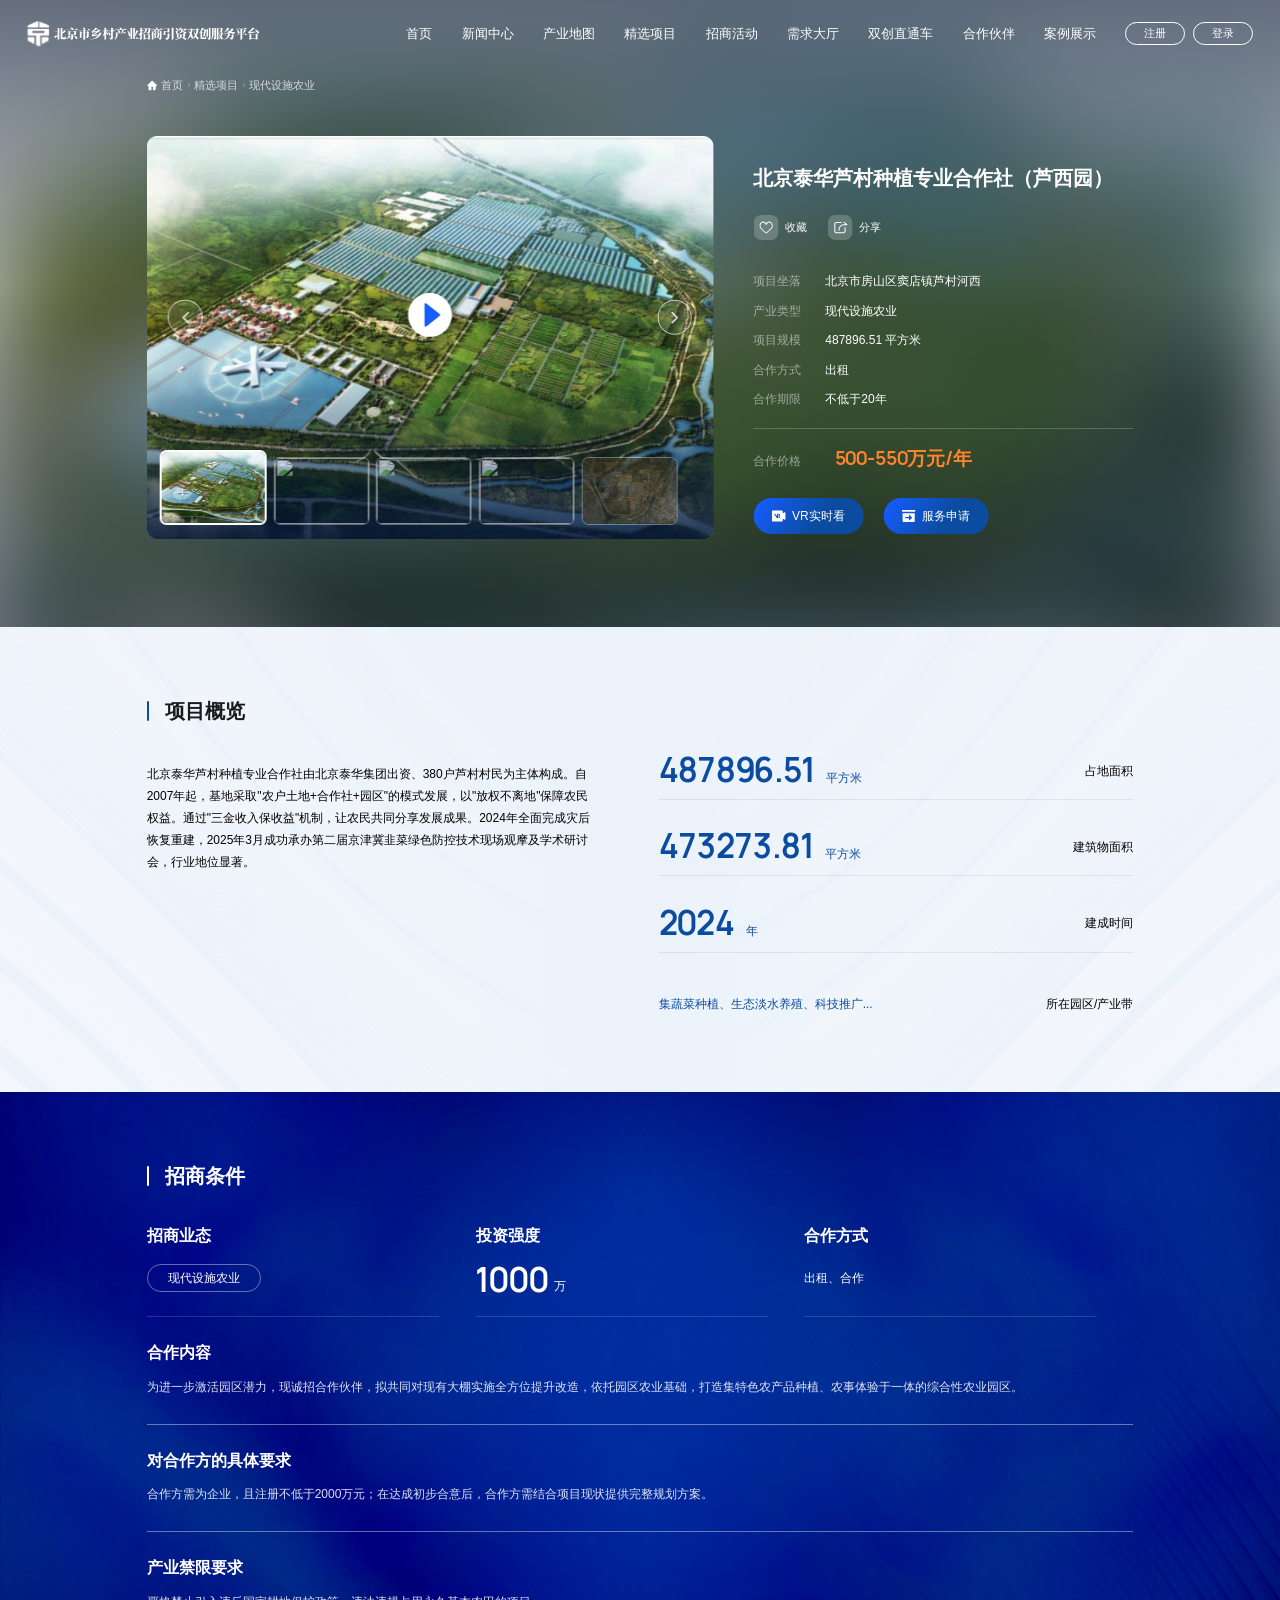
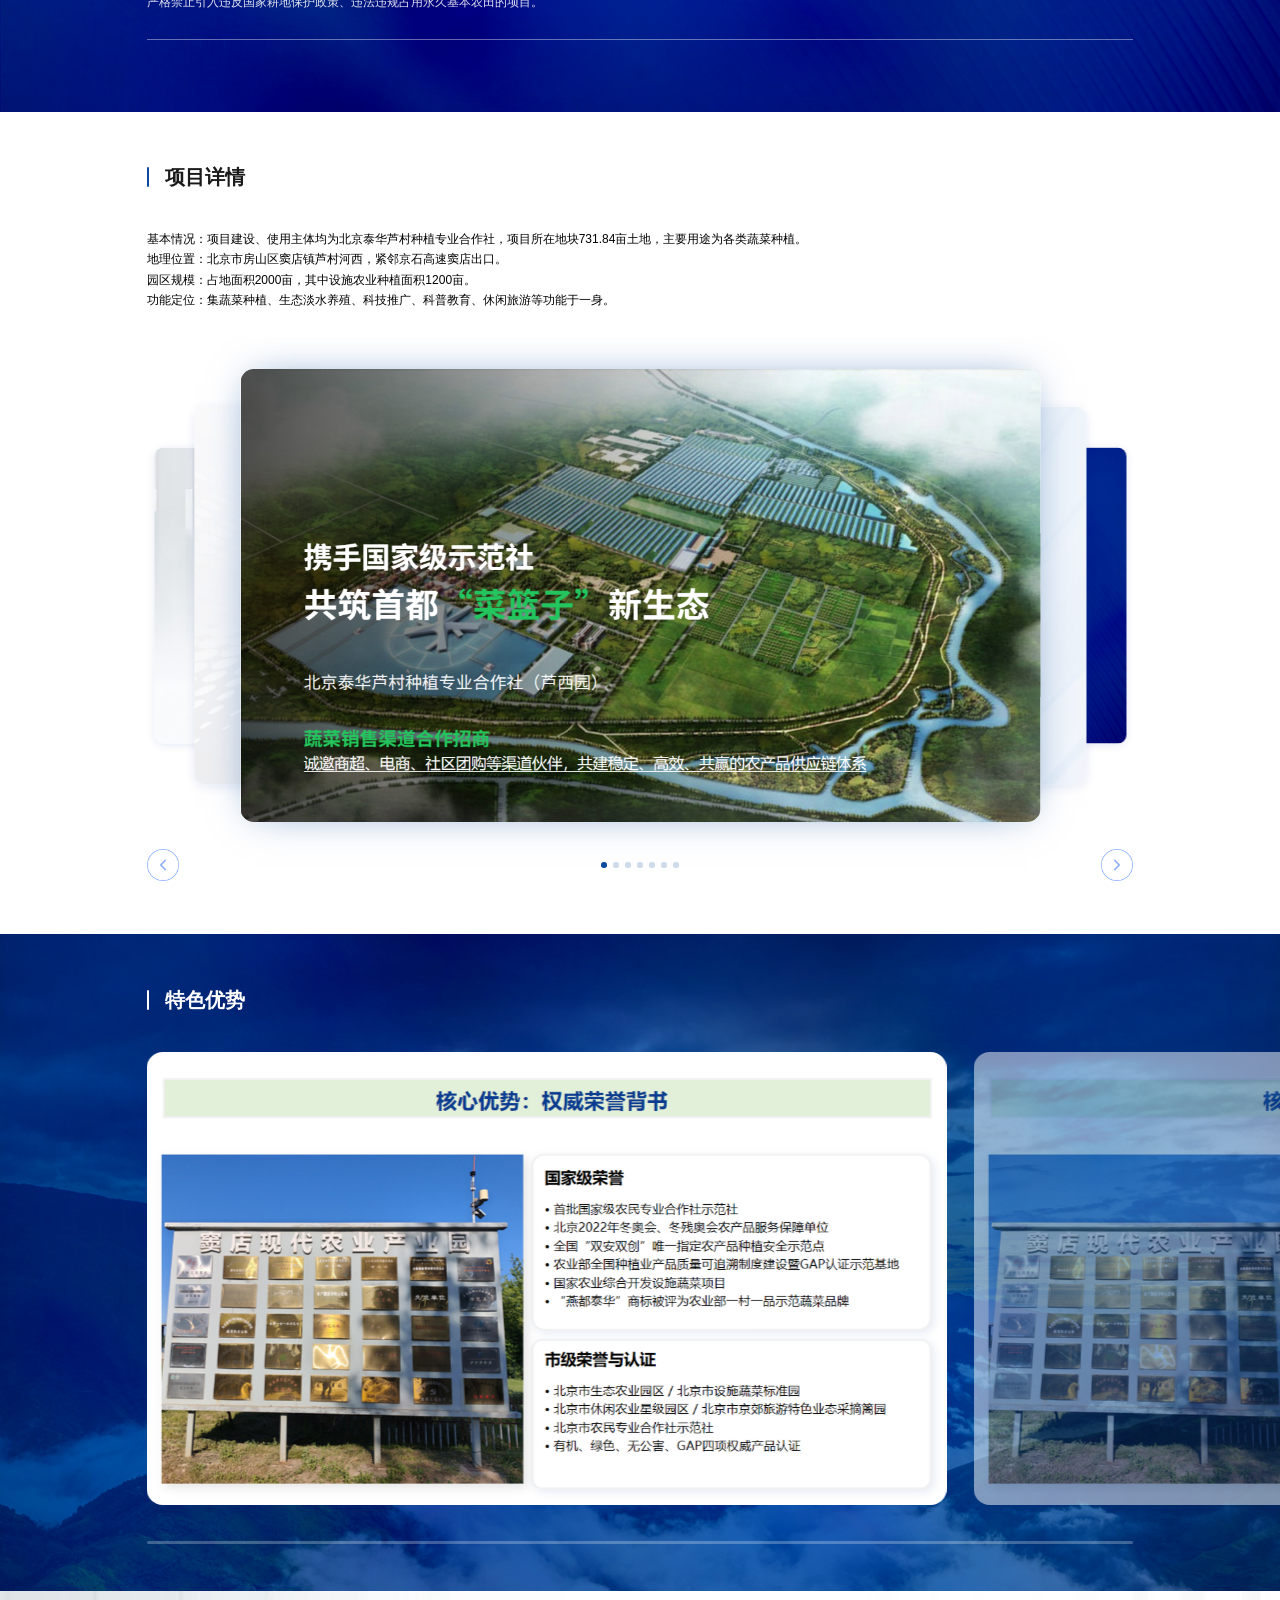
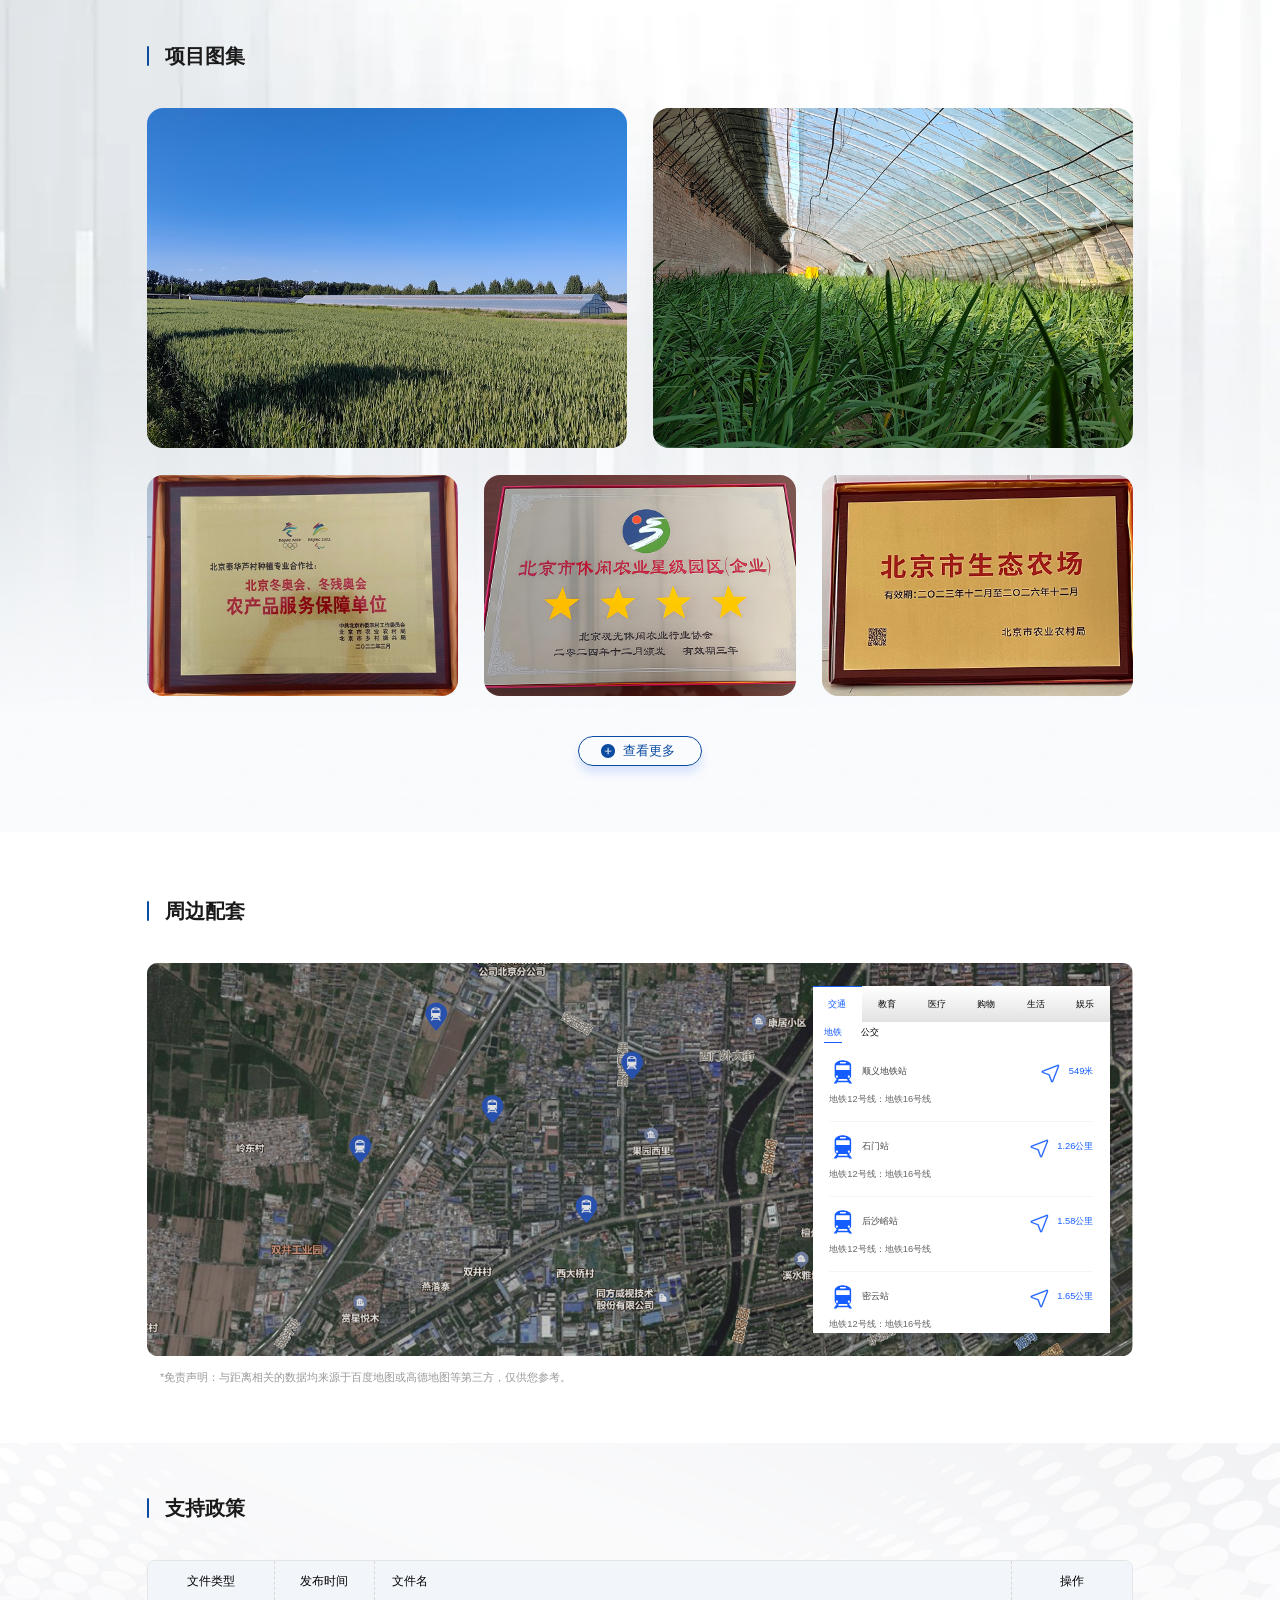
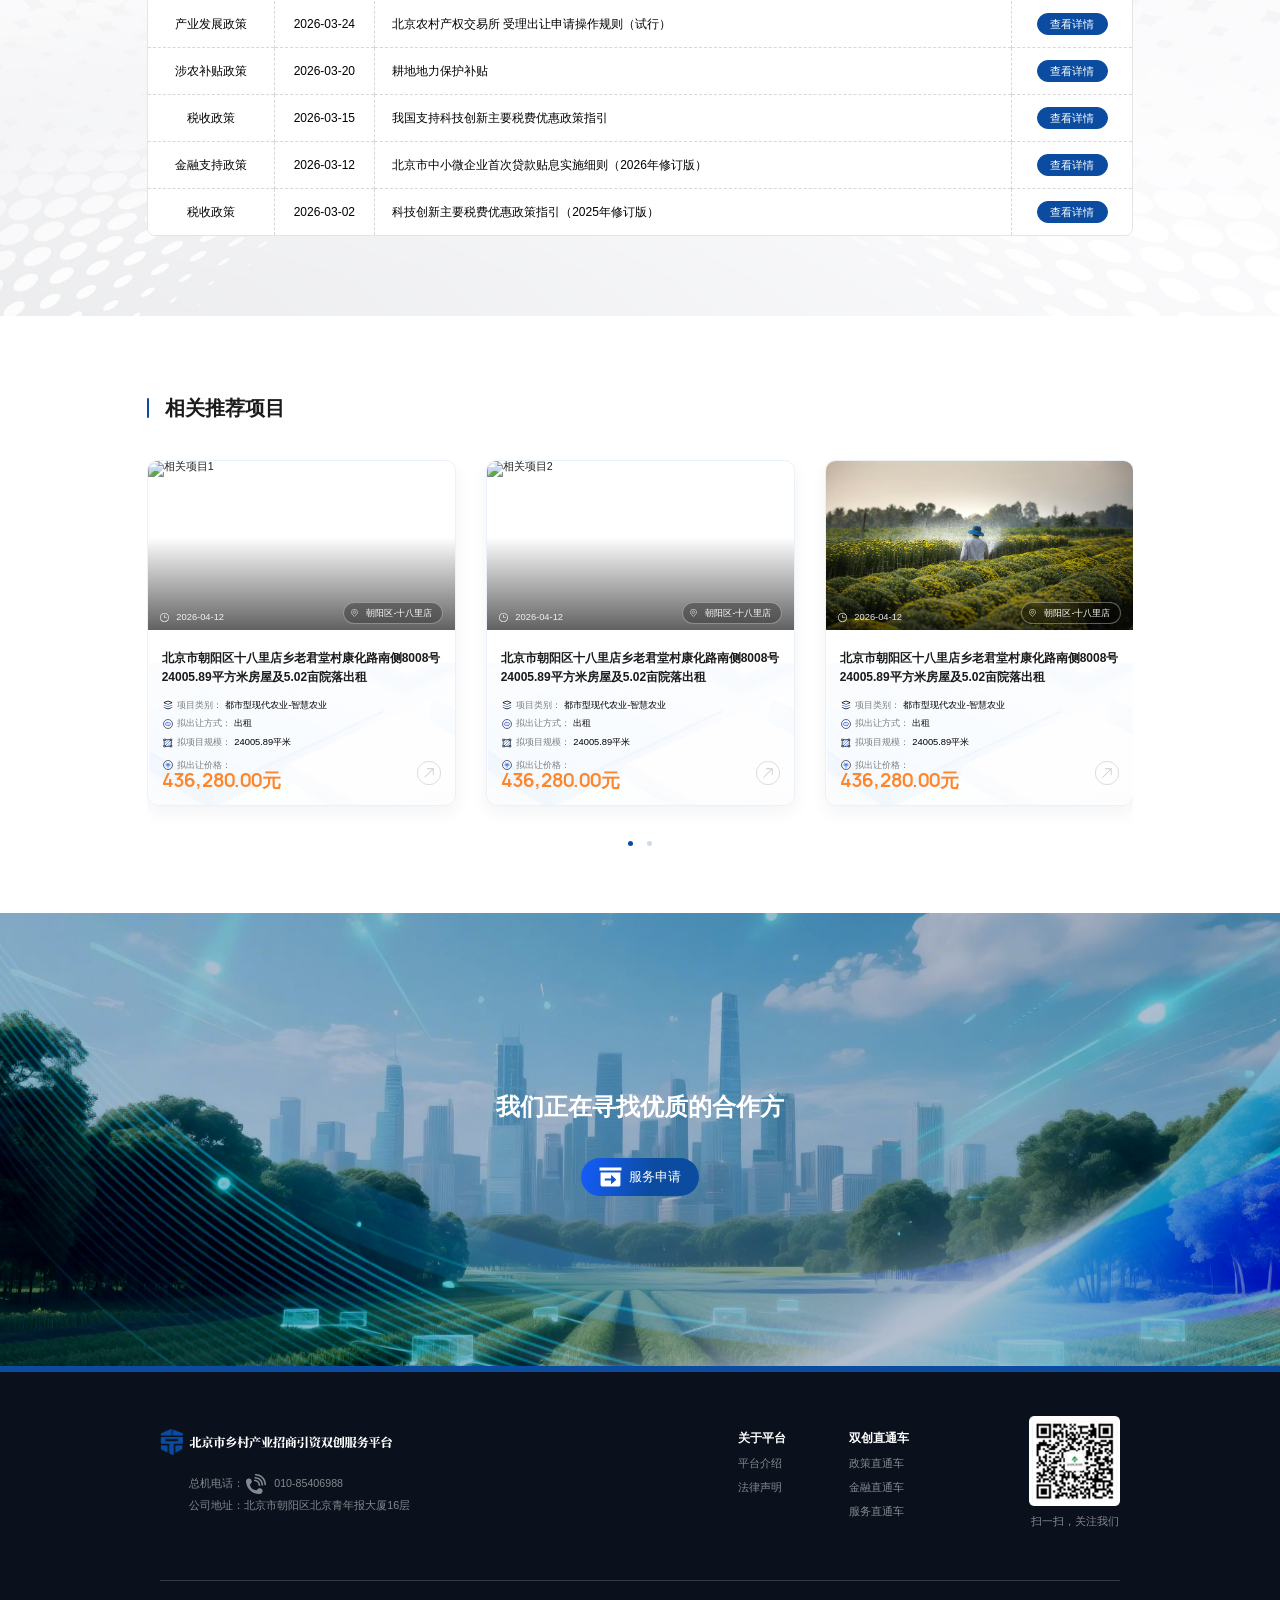
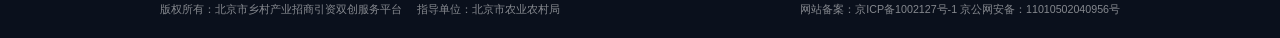
==== commit f570cf1b: "add: pages and function" ====
--- a/agriculture_project_detail.html
+++ b/agriculture_project_detail.html
@@ -533,81 +533,18 @@
                 <img src="images/agri-detail/map.jpg" alt="周边地图">
                 <!-- 免责声明 -->
                  <!-- 右侧 POI 面板 -->
-            <div class="agri_dtl_poi_panel">
-                <div class="agri_dtl_poi_tabs">
-                    <div class="agri_dtl_poi_tab_head flex">
-                        <button class="agri_dtl_poi_cat agri_dtl_poi_cat--active" data-cat="交通">交通</button>
-                        <button class="agri_dtl_poi_cat" data-cat="教育">教育</button>
-                        <button class="agri_dtl_poi_cat" data-cat="医疗">医疗</button>
-                        <button class="agri_dtl_poi_cat" data-cat="购物">购物</button>
-                        <button class="agri_dtl_poi_cat" data-cat="生活">生活</button>
-                        <button class="agri_dtl_poi_cat" data-cat="娱乐">娱乐</button>
-                    </div>
-
-                    <!-- 交通子标签 -->
-                    <div class="agri_dtl_poi_sub_tabs flex" data-cat="交通">
-                        <button class="agri_dtl_poi_sub agri_dtl_poi_sub--active">地铁</button>
-                        <button class="agri_dtl_poi_sub">公交</button>
-                    </div>
-                    <div class="agri_dtl_poi_sub_line"></div>
-
-                    <!-- POI 列表 -->
-                    <ul class="agri_dtl_poi_list">
-                        <li class="agri_dtl_poi_item">
-                            <div class="agri_dtl_poi_icon">
-                                <svg width="28" height="28" viewBox="0 0 28 28" fill="none"><circle cx="14" cy="14" r="12" stroke="#165DFF" stroke-width="1.5"/><circle cx="14" cy="14" r="5" fill="#165DFF"/></svg>
-                            </div>
-                            <div class="agri_dtl_poi_info">
-                                <strong>顺义地铁站</strong>
-                                <span>地铁12号线：地铁16号线</span>
-                            </div>
-                            <div class="agri_dtl_poi_dist">
-                                <svg width="23" height="23" viewBox="0 0 23 23" fill="none"><circle cx="11.5" cy="11.5" r="10" stroke="#165DFF" stroke-width="1.5"/></svg>
-                                549米
-                            </div>
-                        </li>
-                        <li class="agri_dtl_poi_item">
-                            <div class="agri_dtl_poi_icon">
-                                <svg width="28" height="28" viewBox="0 0 28 28" fill="none"><circle cx="14" cy="14" r="12" stroke="#165DFF" stroke-width="1.5"/><circle cx="14" cy="14" r="5" fill="#165DFF"/></svg>
-                            </div>
-                            <div class="agri_dtl_poi_info">
-                                <strong>石门站</strong>
-                                <span>北京市密云区老叟国泰君安楼底商</span>
-                            </div>
-                            <div class="agri_dtl_poi_dist">
-                                <svg width="23" height="23" viewBox="0 0 23 23" fill="none"><circle cx="11.5" cy="11.5" r="10" stroke="#165DFF" stroke-width="1.5"/></svg>
-                                1259米
-                            </div>
-                        </li>
-                        <li class="agri_dtl_poi_item">
-                            <div class="agri_dtl_poi_icon">
-                                <svg width="28" height="28" viewBox="0 0 28 28" fill="none"><circle cx="14" cy="14" r="12" stroke="#165DFF" stroke-width="1.5"/><circle cx="14" cy="14" r="5" fill="#165DFF"/></svg>
-                            </div>
-                            <div class="agri_dtl_poi_info">
-                                <strong>后沙峪站</strong>
-                                <span>北京市密云区顺密路88号现代广场</span>
-                            </div>
-                            <div class="agri_dtl_poi_dist">
-                                <svg width="23" height="23" viewBox="0 0 23 23" fill="none"><circle cx="11.5" cy="11.5" r="10" stroke="#165DFF" stroke-width="1.5"/></svg>
-                                1579米
-                            </div>
-                        </li>
-                        <li class="agri_dtl_poi_item">
-                            <div class="agri_dtl_poi_icon">
-                                <svg width="28" height="28" viewBox="0 0 28 28" fill="none"><circle cx="14" cy="14" r="12" stroke="#165DFF" stroke-width="1.5"/><circle cx="14" cy="14" r="5" fill="#165DFF"/></svg>
-                            </div>
-                            <div class="agri_dtl_poi_info">
-                                <strong>密云站</strong>
-                                <span>北京市密云区开发路绮奇路18号楼底商</span>
-                            </div>
-                            <div class="agri_dtl_poi_dist">
-                                <svg width="23" height="23" viewBox="0 0 23 23" fill="none"><circle cx="11.5" cy="11.5" r="10" stroke="#165DFF" stroke-width="1.5"/></svg>
-                                1654米
-                            </div>
-                        </li>
-                    </ul>
-                </div>
-            </div>
+                <div class="agri_dtl_poi_panel">
+                    <div class="agri_dtl_poi_tabs">
+                        <!-- 一级分类（由 JS 根据 poiData 动态渲染） -->
+                        <div class="agri_dtl_poi_tab_head flex"></div>
+
+                        <!-- 二级子分类（随主分类切换重渲染） -->
+                        <div class="agri_dtl_poi_sub_tabs flex"></div>
+
+                        <!-- POI 列表（随子分类切换重渲染） -->
+                        <ul class="agri_dtl_poi_list"></ul>
+                    </div>
+                </div>
         </div>
       </div>
       <p class="agri_dtl_map_disclaimer">*免责声明：与距离相关的数据均来源于百度地图或高德地图等第三方，仅供您参考。</p>
--- a/css/agri-detail.css
+++ b/css/agri-detail.css
@@ -251,6 +251,7 @@
     flex: 1;
     min-width: 0;
     padding-top: .41rem;
+    z-index: 9;
 }
 
 /* 项目标题  Figma: 30px Medium */
@@ -578,7 +579,7 @@
    ============================================================ */
 .agri_dtl_gallery_wrap {
     position: relative;
-    margin-top: .48rem;
+    padding-top: .48rem;
     overflow: hidden;
 }
 .agri_dtl_gallery_swiper {
@@ -619,7 +620,7 @@
     z-index: 3;
     transform: translateX(0) scale(1);
     pointer-events: auto;
-    box-shadow: 0 .24rem .56rem rgba(11, 76, 161, .35), 0 .08rem .2rem rgba(0, 0, 0, .12);
+    box-shadow: 0 0 0.60rem -0.20rem rgba(11, 76, 161, 0.60);
 }
 
 /* 第二层：prev / next (10rem × 5.7rem) */
@@ -627,7 +628,7 @@
 .agri_dtl_gallery_swiper .swiper-slide-next {
     opacity: 1;
     z-index: 2;
-    box-shadow: 0 .16rem .4rem rgba(11, 76, 161, .25);
+    box-shadow: 0 0.04rem 0.20rem 0 rgba(1, 47, 167, 0.10);
 }
 .agri_dtl_gallery_swiper .swiper-slide-prev {
     transform: translateX(10.31rem) scale(.8333);
@@ -644,7 +645,7 @@
 .agri_dtl_gallery_swiper .agri_dtl_slide_next2 {
     opacity: 1;
     z-index: 1;
-    box-shadow: 0 .1rem .26rem rgba(11, 76, 161, .18);
+    box-shadow: 0 0.04rem 0.20rem 0 rgba(1, 47, 167, 0.10);
     transition: opacity .15s ease, box-shadow .5s ease;
 }
 .agri_dtl_gallery_swiper .agri_dtl_slide_prev2 {
@@ -954,7 +955,6 @@
     bottom: 0.35rem;
     width: 4.46rem;
     background: #fff;
-    border-radius: .12rem;
     overflow: hidden;
     box-shadow: 0 .08rem .28rem rgba(0,0,0,.14);
     display: flex;
@@ -963,54 +963,60 @@
 .agri_dtl_poi_tabs { display: flex; flex-direction: column; height: 100%; overflow: hidden; }
 .agri_dtl_poi_tab_head {
     display: flex;
-    border-bottom: 1px solid #f0f0f0;
-    padding: 0 .14rem;
     flex-shrink: 0;
     height: .53rem;
+    background: linear-gradient(180deg, #FFF 0%, #E2E2E2 100%);
 }
 .agri_dtl_poi_cat {
     flex: 1;
     height: 100%;
     font-size: .14rem;
-    color: #555;
+    color: #000;
     cursor: pointer;
-    border-bottom: 2px solid transparent;
+    border-top: 0.03rem solid transparent;
     transition: color .2s, border-color .2s;
 }
 .agri_dtl_poi_cat--active,
-.agri_dtl_poi_cat:hover { color: #165dff; border-bottom-color: #165dff; }
+.agri_dtl_poi_cat:hover { color: #165dff; border-top-color: #165dff;background-color: #fff; }
 .agri_dtl_poi_sub_tabs {
     display: flex;
-    padding: .1rem .15rem 0;
+    padding: .1rem .17rem 0.06rem;
     gap: .28rem;
     flex-shrink: 0;
 }
 .agri_dtl_poi_sub {
     font-size: .14rem;
-    color: rgba(0,0,0,.55);
+    color: #000;
     cursor: pointer;
     padding-bottom: .07rem;
-    border-bottom: 2px solid transparent;
+    border-bottom: 0.03rem solid transparent;
     transition: color .2s;
 }
 .agri_dtl_poi_sub--active { color: #165dff; border-bottom-color: #165dff; }
-.agri_dtl_poi_sub_line { height: 0; border-top: 1px solid #f0f0f0; margin: 0 .15rem .1rem; }
 .agri_dtl_poi_list {
     list-style: none;
     overflow-y: auto;
     flex: 1;
     scrollbar-width: thin;
+    padding: 0 .25rem;
     scrollbar-color: rgba(0,0,0,.12) transparent;
 }
+.agri_dtl_poi_wrap {
+    padding: .16rem 0 0.2rem;
+    border-bottom: 1px solid #f5f5f5;
+}
+.agri_dtl_poi_wrap:last-child {
+    border-bottom: none;
+}
 .agri_dtl_poi_item {
     display: flex;
     align-items: center;
-    gap: .1rem;
-    padding: .12rem .15rem;
-    border-bottom: 1px solid #f5f5f5;
+    gap: .07rem;
+    margin-bottom: 0.08rem;
 }
 .agri_dtl_poi_info { flex: 1; min-width: 0; }
-.agri_dtl_poi_info strong { display: block; font-size: .14rem; color: #1a1a1a; font-weight: 600; }
+.agri_dtl_poi_info strong { 
+    display: block; font-size: .14rem; color: #444; font-weight: 500; }
 .agri_dtl_poi_info span {
     display: block;
     font-size: .12rem;
@@ -1029,7 +1035,11 @@
     font-weight: 500;
     flex-shrink: 0;
 }
-
+.agri_dtl_poi_dec {
+    font-size: .14rem;
+    color: #666;
+    line-height: 0.25rem;
+}
 
 /* ============================================================
    支持政策  (Figma: y=7277, h=684, 背景图)
@@ -1071,7 +1081,7 @@
 .agri_dtl_policy_table th:nth-child(3) {
     text-align: left;
 }
-.agri_dtl_policy_table th:last-child { border-right: none; }
+.agri_dtl_policy_table th:last-child { border-right: none; padding: 0 0.72rem; white-space: nowrap; }
 .agri_dtl_policy_th--type { width: 1.9rem; }
 .agri_dtl_policy_th--date { width: 1.5rem; }
 .agri_dtl_policy_th--op   { width: 1.4rem; text-align: center; }
@@ -1099,11 +1109,13 @@
     align-items: center;
     justify-content: center;
     height: .33rem;
-    padding: 0 .16rem;
-    border: 1px solid rgba(255,255,255,.55);
-    border-radius: .06rem;
+    padding: .04rem .19rem;
+    border-radius: .33rem;
     color: #fff;
     font-size: .16rem;
+    border-radius: 0.33rem;
+    border: 1px solid #0B4CA1;
+    background: #0B4CA1;
 }
 
 
@@ -1407,67 +1419,458 @@
 
 
 /* ============================================================
-   响应式：≤ 1200px
+   响应式：≤ 1200px（平板 / 中等屏）
    ============================================================ */
 @media screen and (max-width: 1200px) {
-    .agri_dtl_hero { height: auto; min-height: 8rem; }
+    /* ---- 通用区块标题 ---- */
+    .agri_dtl_sec_title { gap: .18rem; margin-bottom: .36rem; }
+    .agri_dtl_sec_title h2 { font-size: .26rem; }
+    .agri_dtl_title_bar { width: .04rem; height: .26rem; }
+
+    /* ---- HERO ---- */
+    .agri_dtl_hero { height: auto; min-height: 0; }
+    /* 移动端单列堆叠后，文字区背景颜色偏亮，需要压暗背景图 + 加深遮罩，保证白色文字可读 */
+    .agri_dtl_hero_bg .bg_img { filter: blur(30px) brightness(.55); }
+    .agri_dtl_hero_overlay {
+        background: linear-gradient(180deg,
+            rgba(0, 15, 42, .68) 0%,
+            rgba(0, 20, 50, .5) 45%,
+            rgba(0, 15, 42, .72) 100%);
+    }
     .agri_dtl_hero_inner {
+        position: static;
         width: 90%;
-        position: static;
+        max-width: none;
         transform: none;
         left: auto;
         margin: 0 auto;
-        padding-top: .9rem;
-    }
-    .agri_dtl_hero_body { flex-direction: column; gap: .4rem; padding-bottom: .6rem; }
-    .agri_dtl_hero_left { flex-basis: auto; width: 100%; }
-    .agri_dtl_img_wrap { width: 100%; height: 4.8rem; }
-    .agri_dtl_hero_right { padding-left: 0; padding-top: 0; }
-
-    .agri_dtl_overview_inner { flex-direction: column; gap: .4rem; }
-    .agri_dtl_overview_text { flex-basis: auto; width: 100%; }
-
-    .agri_dtl_advantage_imgs { flex-direction: column; gap: .24rem; }
-    .agri_dtl_advantage_img { height: 3.6rem; }
-
-    .agri_dtl_photos_row1, .agri_dtl_photos_row2 { flex-direction: column; gap: .24rem; }
-    .agri_dtl_photo_lg { height: 3rem; }
-    .agri_dtl_photo_sm { height: 2.4rem; }
-
-    .agri_dtl_map_wrap { height: auto; }
-    .agri_dtl_map_img { height: 3.6rem; }
-    .agri_dtl_poi_panel { position: static; width: 100%; height: auto; max-height: 4rem; margin-top: .24rem; }
-
-    .agri_dtl_related_grid { flex-direction: column; gap: .24rem; }
-
+        padding: 1.2rem 0 .6rem;
+    }
+    .agri_dtl_breadcrumb { margin-bottom: .36rem; font-size: .15rem; }
+    .agri_dtl_breadcrumb .icon-home { width: .15rem; height: .15rem; }
+    .agri_dtl_hero_body {
+        flex-direction: column;
+        align-items: stretch;
+        gap: .36rem;
+        flex: none;
+    }
+    .agri_dtl_hero_left {
+        flex: 0 0 auto;
+        width: 100%;
+    }
+    .agri_dtl_img_wrap {
+        width: 100%;
+        height: auto;
+        aspect-ratio: 850 / 604;
+        border-radius: .14rem;
+    }
+    .agri_dtl_play_btn { width: .68rem; height: .68rem; }
+    .agri_dtl_arrow { width: .44rem; height: .44rem; }
+    .agri_dtl_arrow img { width: .24rem; }
+    .agri_dtl_arrow_prev { left: .2rem; }
+    .agri_dtl_arrow_next { right: .2rem; }
+    /* 缩略图条：横向可滚动，避免溢出 */
+    .agri_dtl_thumb_strip {
+        left: .14rem;
+        right: .14rem;
+        bottom: .14rem;
+        gap: .08rem;
+        overflow-x: auto;
+        overflow-y: hidden;
+        scrollbar-width: none;
+        padding-bottom: .02rem;
+    }
+    .agri_dtl_thumb_strip::-webkit-scrollbar { display: none; }
+    .agri_dtl_thumb { width: 1.16rem; height: .82rem; }
+    .agri_dtl_thumb--active { width: 1.3rem; height: .92rem; }
+
+    .agri_dtl_hero_right { padding-top: 0; }
+    .agri_dtl_proj_title { font-size: .28rem; line-height: 1.45; margin-bottom: .24rem; }
+    .agri_dtl_actions { margin-bottom: .32rem; gap: .26rem; }
+    .agri_dtl_act_icon img { width: .32rem; height: .32rem; }
+    .agri_dtl_proj_stats { gap: .14rem; }
+    .agri_dtl_proj_stats li { font-size: .17rem; }
+    .agri_dtl_stat_label,
+    .agri_dtl_price_label { flex: 0 0 1rem; font-size: .17rem; }
+    .agri_dtl_stat_divider { margin: .22rem 0; }
+    .agri_dtl_price_row { margin-bottom: .34rem; }
+    .agri_dtl_price_val { font-size: .26rem; }
+    .agri_dtl_cta_btns { gap: .2rem; }
+    .agri_dtl_cta_btn {
+        height: .5rem;
+        padding: 0 .24rem;
+        font-size: .17rem;
+    }
+
+    /* ---- 项目概览 ---- */
+    .agri_dtl_overview { padding: .6rem 0; }
+    .agri_dtl_overview_inner { flex-direction: column; gap: .36rem; }
+    .agri_dtl_overview_text { flex: 0 0 auto; width: 100%; }
+    .agri_dtl_overview_desc { font-size: .17rem; line-height: 1.8; }
+    .agri_dtl_overview_stats { margin-top: 0; }
+    .agri_dtl_stat_row {
+        padding: .26rem 0 .14rem;
+        gap: .2rem;
+    }
+    .agri_dtl_stat_row--last { padding-top: .36rem; }
+    .agri_dtl_stat_num { font-size: .4rem; }
+    .agri_dtl_stat_unit,
+    .agri_dtl_stat_name,
+    .agri_dtl_stat_desc { font-size: .17rem; }
+    .agri_dtl_stat_desc { width: auto; max-width: 60%; }
+
+    /* ---- 招商条件 ---- */
+    .agri_dtl_invest { padding: .7rem 0; }
+    .agri_dtl_invest_row1 { gap: .3rem; }
+    .agri_dtl_invest_col_label,
+    .agri_dtl_invest_detail_label { font-size: .2rem; margin-bottom: .18rem; }
+    .agri_dtl_invest_tag { height: .38rem; padding: 0 .24rem; font-size: .16rem; }
+    .agri_dtl_invest_num { font-size: .4rem; }
+    .agri_dtl_invest_unit,
+    .agri_dtl_invest_val,
+    .agri_dtl_invest_detail_text { font-size: .17rem; }
+    .agri_dtl_invest_line { width: 100%; margin-top: .22rem; }
+    .agri_dtl_invest_detail { padding-top: .32rem; }
+    .agri_dtl_invest_long_line { margin-top: .3rem; }
+
+    /* ---- 项目详情 ---- */
+    .agri_dtl_detail_sec { padding: .6rem 0; }
+    .agri_dtl_detail_text { font-size: .17rem; margin-bottom: .3rem; }
+    .agri_dtl_gallery_wrap { padding-top: .3rem; }
+    .agri_dtl_gallery_swiper { overflow: hidden; padding: 0; }
     .agri_dtl_gallery_swiper .swiper-slide {
         width: 100% !important;
-        height: 4rem !important;
+        height: auto !important;
+        aspect-ratio: 12 / 6.8;
         opacity: 1 !important;
         transform: none !important;
         pointer-events: auto !important;
-    }
-    .agri_dtl_gallery_swiper { padding: 0; }
-    .agri_dtl_policy_table { font-size: .16rem; }
-    .agri_dtl_cta_title { font-size: .26rem; }
-    .agri_dtl_invest_line { width: 100%; }
+        box-shadow: 0 .04rem .14rem rgba(11, 76, 161, .12) !important;
+    }
+    .agri_dtl_gallery_ctrls { gap: .24rem; margin-top: .26rem; }
+    .agri_dtl_gallery_arrow { width: .4rem; height: .4rem; }
+
+    /* ---- 特色优势 ---- */
+    .agri_dtl_advantage { padding: .6rem 0 .5rem; }
+    .agri_dtl_advantage_img {
+        width: 7rem !important;
+        height: 3.8rem;
+        border-radius: .18rem;
+    }
+    .agri_dtl_advantage_bar { margin-top: .36rem; }
+
+    /* ---- 项目图集 ---- */
+    .agri_dtl_photos_sec { padding: .6rem 0 .7rem; }
+    .agri_dtl_photos_row1,
+    .agri_dtl_photos_row2 { gap: .24rem; margin-bottom: .24rem; }
+    .agri_dtl_photo_lg,
+    .agri_dtl_photo_sm {
+        flex: 1 1 calc(50% - .12rem);
+        width: auto;
+        height: auto;
+        aspect-ratio: 7.2 / 5.1;
+        border-radius: .16rem;
+    }
+    .agri_dtl_photo_sm { aspect-ratio: 4.36 / 3.32; }
+    .agri_dtl_photo_caption { height: 1.2rem; opacity: 1; }
+    .agri_dtl_photo_caption::before { width: .48rem; height: .48rem; }
+    .agri_dtl_photo_caption span { left: .24rem; bottom: .22rem; font-size: .18rem; }
+    .agri_dtl_photos_more { margin-top: .4rem; }
+    .agri_dtl_more_btn { height: .5rem; font-size: .18rem; }
+
+    /* ---- 周边配套 ---- */
+    .agri_dtl_surroundings_sec { padding: .6rem 0; }
+    .agri_dtl_map_wrap { height: auto; }
+    .agri_dtl_map_img {
+        height: auto;
+        aspect-ratio: 1480 / 590;
+    }
+    .agri_dtl_poi_panel {
+        position: static;
+        width: 100%;
+        height: auto;
+        margin: .24rem 0 0;
+        box-shadow: 0 .04rem .18rem rgba(0, 0, 0, .08);
+    }
+    .agri_dtl_poi_list { max-height: 3.6rem; }
+    .agri_dtl_poi_cat,
+    .agri_dtl_poi_sub { font-size: .16rem; }
+    .agri_dtl_poi_info strong { font-size: .16rem; }
+    .agri_dtl_poi_info span,
+    .agri_dtl_poi_dec { font-size: .14rem; }
+    .agri_dtl_poi_dist { font-size: .15rem; }
+    .agri_dtl_map_disclaimer { font-size: .14rem; margin-left: 0; }
+
+    /* ---- 支持政策 ---- */
+    .agri_dtl_policy_sec { padding: .6rem 0 .8rem; }
+    .agri_dtl_policy_table_wrap {
+        overflow-x: auto;
+        -webkit-overflow-scrolling: touch;
+    }
+    .agri_dtl_policy_table {
+        min-width: 9rem;
+        font-size: .16rem;
+    }
+    .agri_dtl_policy_table th,
+    .agri_dtl_policy_table td { padding: .16rem .2rem; }
+    .agri_dtl_policy_table th:last-child { padding: 0 .4rem; }
+    .agri_dtl_policy_btn { height: .36rem; font-size: .15rem; padding: 0 .18rem; }
+
+    /* ---- 相关推荐 ---- */
+    .agri_dtl_related_sec { padding: .7rem 0; }
+    .agri_dtl_related_swiper { padding-bottom: .5rem; }
+    .agri_dtl_related_img { height: auto; aspect-ratio: 4.66 / 2.54; }
+    .agri_dtl_related_body { padding: .22rem .2rem .2rem; }
+    .agri_dtl_related_body h3 { font-size: .17rem; margin-bottom: .14rem; }
+    .agri_dtl_related_meta { gap: .08rem; }
+    .agri_dtl_related_meta li { font-size: .13rem; }
+    .agri_dtl_related_price { font-size: .24rem; }
+    .agri_dtl_related_link { width: .32rem; height: .32rem; bottom: .22rem; right: .18rem; }
+
+    /* ---- CTA 招募 ---- */
+    .agri_dtl_cta_sec { height: auto; padding: .8rem .4rem; }
+    .agri_dtl_cta_title { font-size: .28rem; line-height: 1.5; margin-bottom: .3rem; }
+    .agri_dtl_cta_apply_btn { padding: .12rem .26rem; font-size: .18rem; }
 }
 
 /* ============================================================
-   响应式：≤ 767px
+   响应式：≤ 767px（手机端）
    ============================================================ */
 @media screen and (max-width: 767px) {
-    .agri_dtl_img_wrap { height: 3.4rem; }
-    .agri_dtl_proj_title { font-size: .24rem; }
-    .agri_dtl_cta_btns { flex-direction: column; gap: .14rem; }
-    .agri_dtl_cta_btn { justify-content: center; }
-    .agri_dtl_invest_row1 { flex-direction: column; gap: .18rem; }
+    /* ---- 通用区块标题 ---- */
+    .agri_dtl_sec_title { gap: .12rem; margin-bottom: .28rem; }
+    .agri_dtl_sec_title h2 { font-size: .22rem; }
+    .agri_dtl_title_bar { height: .22rem; }
+
+    /* ---- HERO ---- */
+    .agri_dtl_hero_bg .bg_img { filter: blur(24px) brightness(.5); }
+    .agri_dtl_hero_overlay {
+        background: linear-gradient(180deg,
+            rgba(0, 15, 42, .72) 0%,
+            rgba(0, 20, 50, .58) 45%,
+            rgba(0, 15, 42, .78) 100%);
+    }
+    .agri_dtl_hero_inner {
+        width: 92%;
+        padding: 1.1rem 0 .5rem;
+    }
+    .agri_dtl_breadcrumb {
+        margin-bottom: .24rem;
+        font-size: .14rem;
+        flex-wrap: wrap;
+        row-gap: .04rem;
+    }
+    .agri_dtl_hero_body { gap: .26rem; }
+    .agri_dtl_img_wrap { border-radius: .12rem; }
+    .agri_dtl_play_btn { width: .56rem; height: .56rem; }
+    .agri_dtl_arrow {
+        width: .36rem;
+        height: .36rem;
+    }
+    .agri_dtl_arrow img { width: .18rem; }
+    .agri_dtl_arrow_prev { left: .12rem; }
+    .agri_dtl_arrow_next { right: .12rem; }
+    .agri_dtl_thumb_strip {
+        left: .1rem;
+        right: .1rem;
+        bottom: .1rem;
+        gap: .06rem;
+    }
+    .agri_dtl_thumb { width: .9rem; height: .64rem; border-radius: .08rem; }
+    .agri_dtl_thumb--active { width: 1rem; height: .72rem; }
+
+    .agri_dtl_proj_title {
+        font-size: .22rem;
+        line-height: 1.45;
+        margin-bottom: .18rem;
+    }
+    .agri_dtl_actions {
+        gap: .2rem;
+        margin-bottom: .26rem;
+    }
+    .agri_dtl_act_btn { font-size: .15rem; }
+    .agri_dtl_act_icon img { width: .28rem; height: .28rem; }
+    .agri_dtl_proj_stats { gap: .12rem; }
+    .agri_dtl_proj_stats li { font-size: .15rem; line-height: 1.5; }
+    .agri_dtl_stat_label,
+    .agri_dtl_price_label { flex: 0 0 .96rem; font-size: .15rem; }
+    .agri_dtl_stat_divider { margin: .18rem 0; }
+    .agri_dtl_price_row {
+        align-items: center;
+        margin-bottom: .26rem;
+    }
+    .agri_dtl_price_val { font-size: .22rem; }
+    .agri_dtl_cta_btns {
+        flex-direction: column;
+        gap: .14rem;
+    }
+    .agri_dtl_cta_btn {
+        justify-content: center;
+        width: 100%;
+        height: .54rem;
+        padding: 0 .2rem;
+        font-size: .17rem;
+    }
+
+    /* ---- 项目概览 ---- */
+    .agri_dtl_overview { padding: .5rem 0; }
+    .agri_dtl_overview_inner { gap: .26rem; }
+    .agri_dtl_overview_desc { font-size: .16rem; line-height: 1.75; }
+    .agri_dtl_stat_row {
+        flex-direction: column;
+        align-items: flex-start;
+        gap: .06rem;
+        padding: .22rem 0 .14rem;
+    }
+    .agri_dtl_stat_row--last { padding-top: .28rem; }
+    .agri_dtl_stat_num { font-size: .34rem; }
+    .agri_dtl_stat_unit,
+    .agri_dtl_stat_name,
+    .agri_dtl_stat_desc { font-size: .16rem; }
+    .agri_dtl_stat_desc { max-width: 100%; }
+
+    /* ---- 招商条件 ---- */
+    .agri_dtl_invest { padding: .56rem 0; }
+    .agri_dtl_invest_row1 {
+        flex-direction: column;
+        gap: .26rem;
+    }
+    .agri_dtl_invest_col_label,
+    .agri_dtl_invest_detail_label {
+        font-size: .18rem;
+        margin-bottom: .14rem;
+    }
+    .agri_dtl_invest_tag {
+        height: .34rem;
+        padding: 0 .2rem;
+        font-size: .15rem;
+    }
+    .agri_dtl_invest_num { font-size: .34rem; }
+    .agri_dtl_invest_unit,
+    .agri_dtl_invest_val,
+    .agri_dtl_invest_detail_text {
+        font-size: .15rem;
+        line-height: 1.7;
+    }
+    .agri_dtl_invest_num_row,
+    .agri_dtl_invest_val,
+    .agri_dtl_invest_tags { min-height: 0; }
+    .agri_dtl_invest_line { margin-top: .18rem; }
+    .agri_dtl_invest_detail { padding-top: .26rem; }
+    .agri_dtl_invest_long_line { margin-top: .22rem; }
+
+    /* ---- 项目详情 ---- */
+    .agri_dtl_detail_sec { padding: .5rem 0; }
+    .agri_dtl_detail_text {
+        font-size: .15rem;
+        line-height: 1.7;
+        margin-bottom: .24rem;
+    }
+    .agri_dtl_gallery_wrap { padding-top: .2rem; }
+    .agri_dtl_gallery_ctrls { gap: .18rem; margin-top: .22rem; }
+    .agri_dtl_gallery_arrow { width: .36rem; height: .36rem; }
+
+    /* ---- 特色优势 ---- */
+    .agri_dtl_advantage { padding: .5rem 0 .4rem; }
+    .agri_dtl_advantage_img {
+        width: 5.2rem !important;
+        height: 2.94rem;
+        border-radius: .14rem;
+    }
+    .agri_dtl_advantage_bar { margin-top: .26rem; }
+
+    /* ---- 项目图集（移动端单列） ---- */
+    .agri_dtl_photos_sec { padding: .5rem 0; }
+    .agri_dtl_photos_row1,
+    .agri_dtl_photos_row2 {
+        flex-direction: column;
+        gap: .2rem;
+        margin-bottom: .2rem;
+    }
+    .agri_dtl_photo_lg,
+    .agri_dtl_photo_sm {
+        flex: 0 0 auto;
+        width: 100%;
+        aspect-ratio: 16 / 10;
+        border-radius: .14rem;
+    }
+    .agri_dtl_photo_caption { height: 1rem; }
+    .agri_dtl_photo_caption::before { width: .42rem; height: .42rem; }
+    .agri_dtl_photo_caption span {
+        left: .18rem;
+        bottom: .16rem;
+        font-size: .16rem;
+    }
+    .agri_dtl_photos_more { margin-top: .3rem; }
+    .agri_dtl_more_btn {
+        height: .48rem;
+        padding: 0 .28rem;
+        font-size: .16rem;
+    }
+
+    /* ---- 周边配套 ---- */
+    .agri_dtl_surroundings_sec { padding: .5rem 0; }
+    .agri_dtl_map_img {
+        aspect-ratio: 4 / 3;
+        border-radius: .12rem;
+    }
+    .agri_dtl_poi_panel { box-shadow: 0 .04rem .14rem rgba(0, 0, 0, .08); }
+    .agri_dtl_poi_tab_head { height: .56rem; }
+    .agri_dtl_poi_cat,
+    .agri_dtl_poi_sub { font-size: .15rem; }
+    .agri_dtl_poi_sub_tabs {
+        padding: .08rem .14rem .04rem;
+        gap: .22rem;
+        overflow-x: auto;
+        white-space: nowrap;
+        scrollbar-width: none;
+    }
+    .agri_dtl_poi_sub_tabs::-webkit-scrollbar { display: none; }
+    .agri_dtl_poi_list {
+        max-height: 3.4rem;
+        padding: 0 .18rem;
+    }
+    .agri_dtl_poi_info strong { font-size: .15rem; }
+    .agri_dtl_poi_info span,
+    .agri_dtl_poi_dec { font-size: .13rem; }
+    .agri_dtl_poi_dist { font-size: .14rem; }
+
+    /* ---- 支持政策（移动端可横滑表格） ---- */
+    .agri_dtl_policy_sec { padding: .5rem 0; }
+    .agri_dtl_policy_table_wrap { border-radius: .1rem; }
+    .agri_dtl_policy_table {
+        min-width: 7.2rem;
+        font-size: .14rem;
+    }
     .agri_dtl_policy_table th,
-    .agri_dtl_policy_table td { padding: .14rem .16rem; font-size: .14rem; }
-    .agri_dtl_photo_lg { height: 2.4rem; }
-    .agri_dtl_photo_sm { height: 1.8rem; }
-    .agri_dtl_thumb_strip { gap: .07rem; }
-    .agri_dtl_thumb { width: 1rem; height: .72rem; }
-    .agri_dtl_thumb--active { width: 1.2rem; height: .86rem; }
-    .agri_dtl_gallery_swiper .swiper-slide { height: 3.2rem !important; }
-}
+    .agri_dtl_policy_table td {
+        padding: .14rem .16rem;
+    }
+    .agri_dtl_policy_table th:last-child { padding: 0 .28rem; }
+    .agri_dtl_policy_btn {
+        height: .32rem;
+        padding: 0 .14rem;
+        font-size: .14rem;
+    }
+
+    /* ---- 相关推荐 ---- */
+    .agri_dtl_related_sec { padding: .5rem 0 .6rem; }
+    .agri_dtl_related_swiper { padding-bottom: .4rem; }
+    .agri_dtl_related_body { padding: .2rem .18rem .18rem; }
+    .agri_dtl_related_body h3 { font-size: .16rem; margin-bottom: .12rem; }
+    .agri_dtl_related_meta li { font-size: .13rem; }
+    .agri_dtl_related_price { font-size: .22rem; }
+
+    /* ---- CTA 招募 ---- */
+    .agri_dtl_cta_sec { padding: .6rem .3rem; }
+    .agri_dtl_cta_title {
+        font-size: .22rem;
+        line-height: 1.55;
+        margin-bottom: .24rem;
+    }
+    .agri_dtl_cta_apply_btn {
+        padding: .12rem .26rem;
+        font-size: .16rem;
+    }
+    .agri_dtl_cta_apply_btn img { width: .18rem; height: .18rem; }
+}
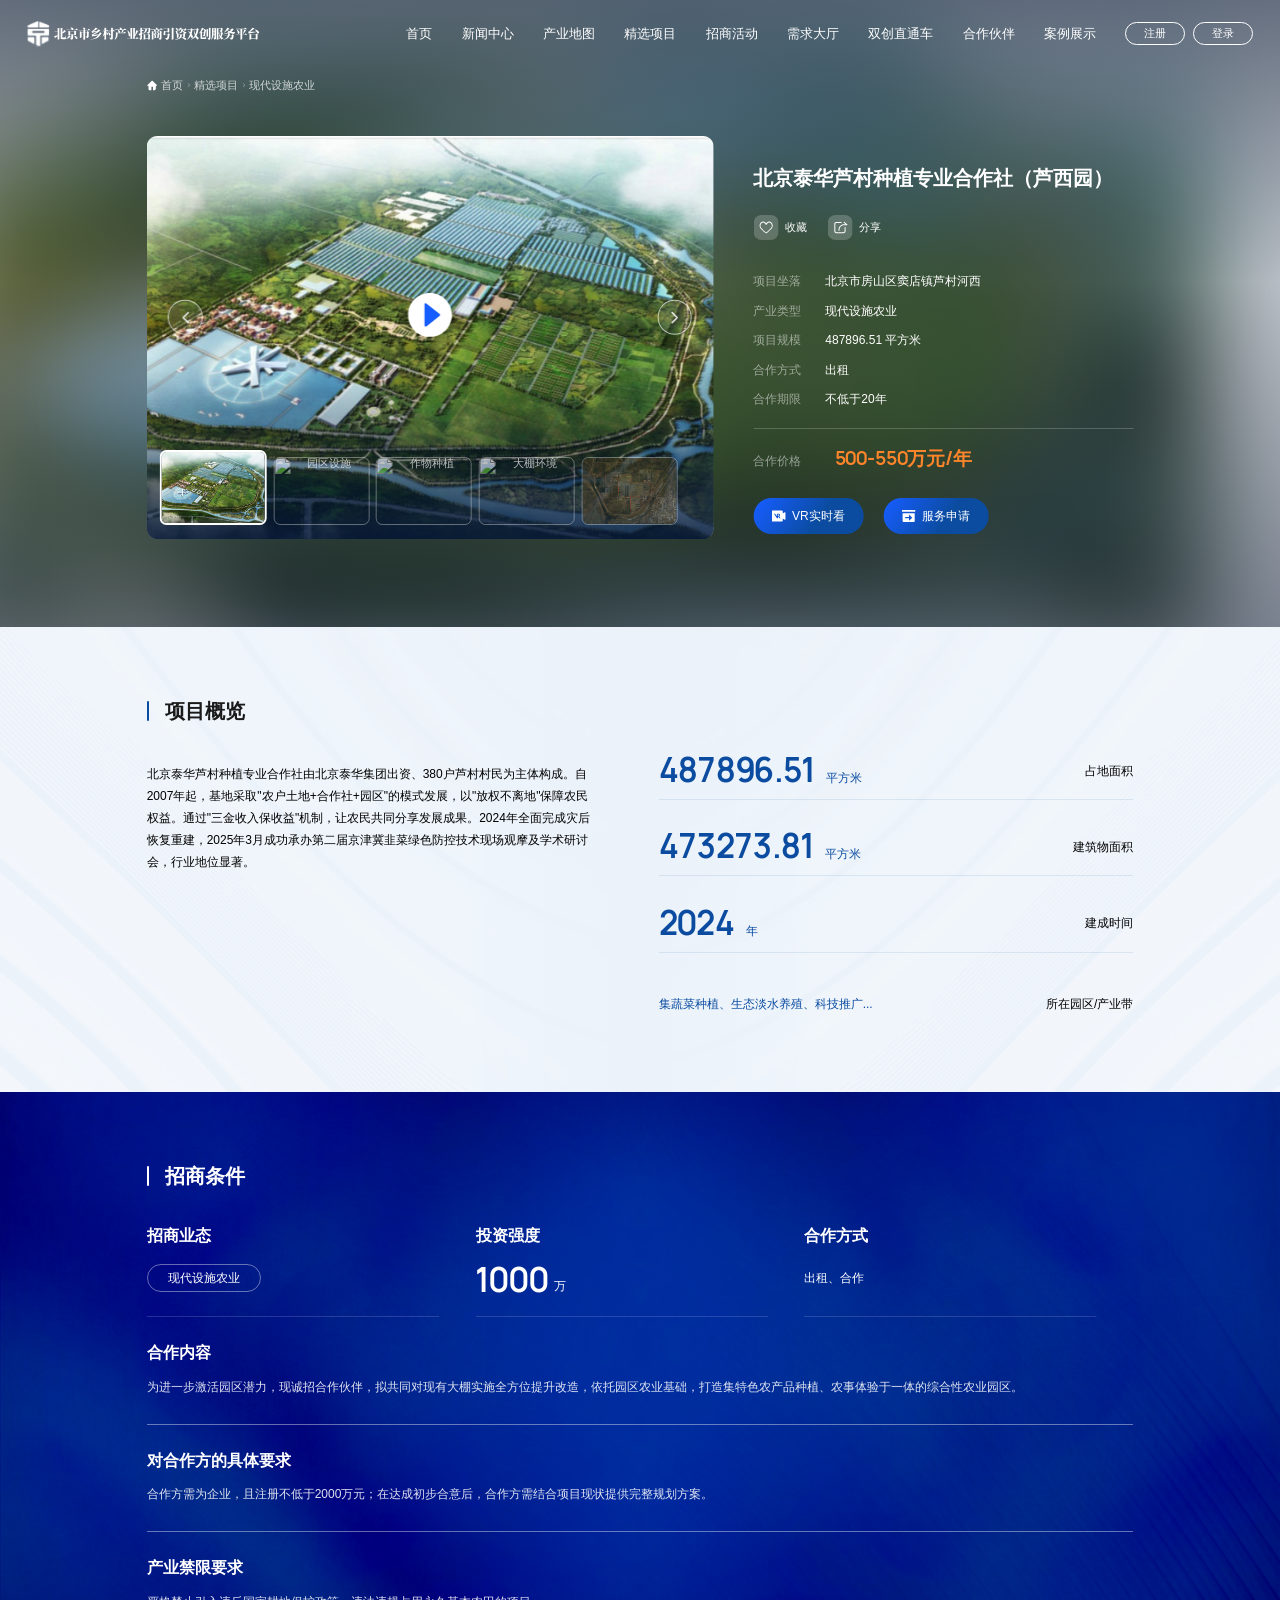
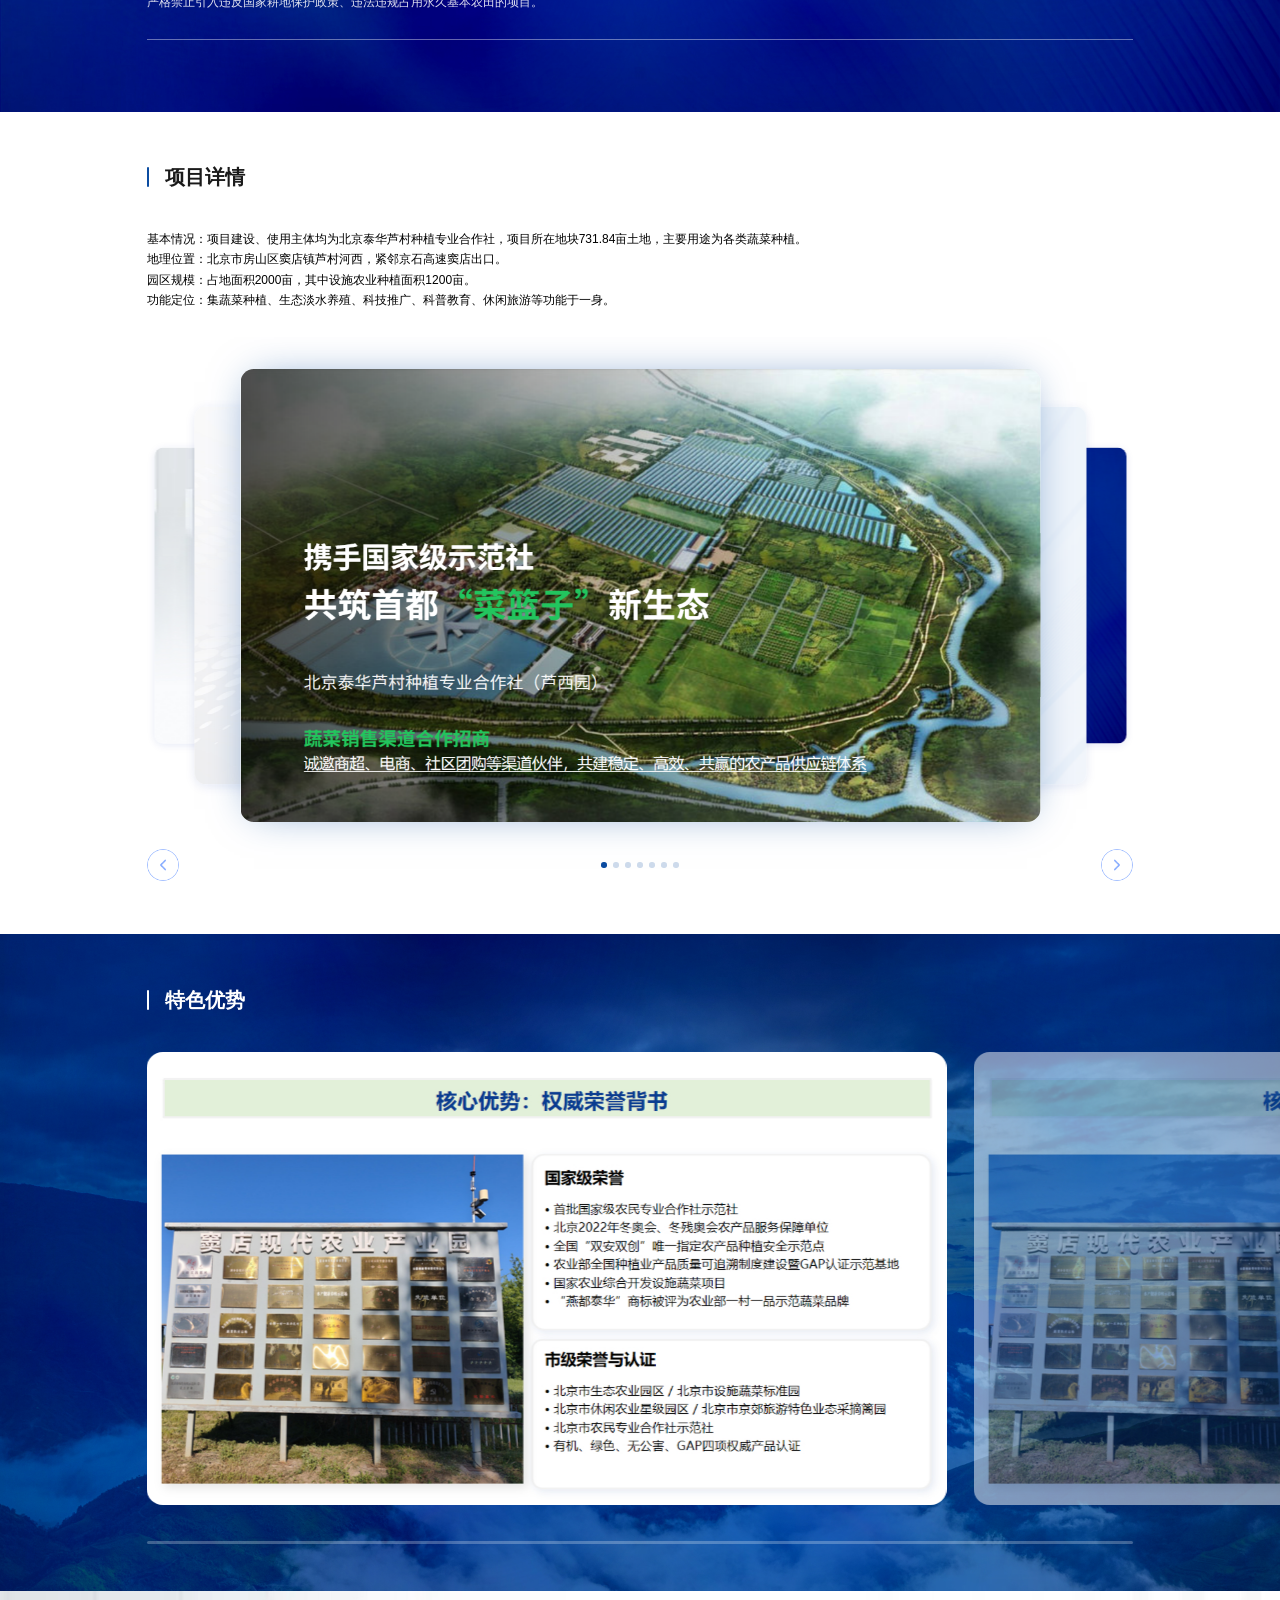
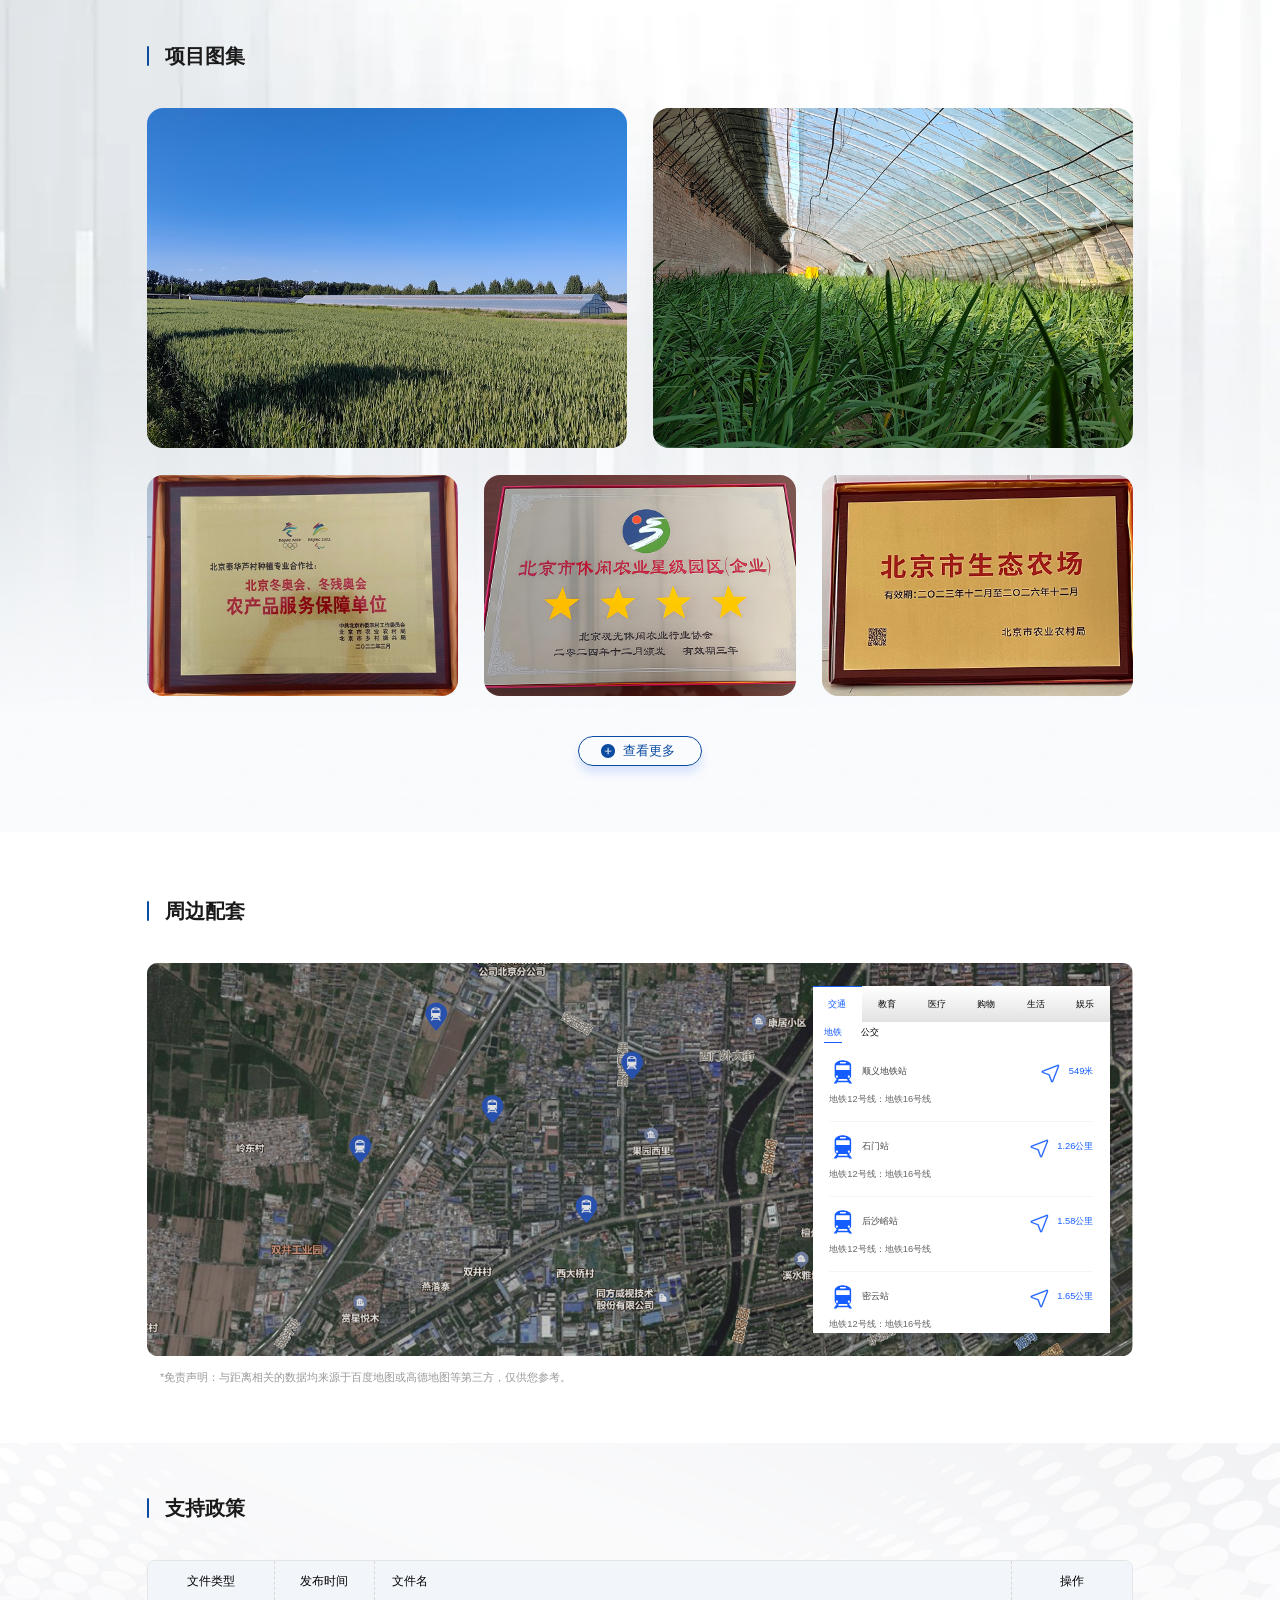
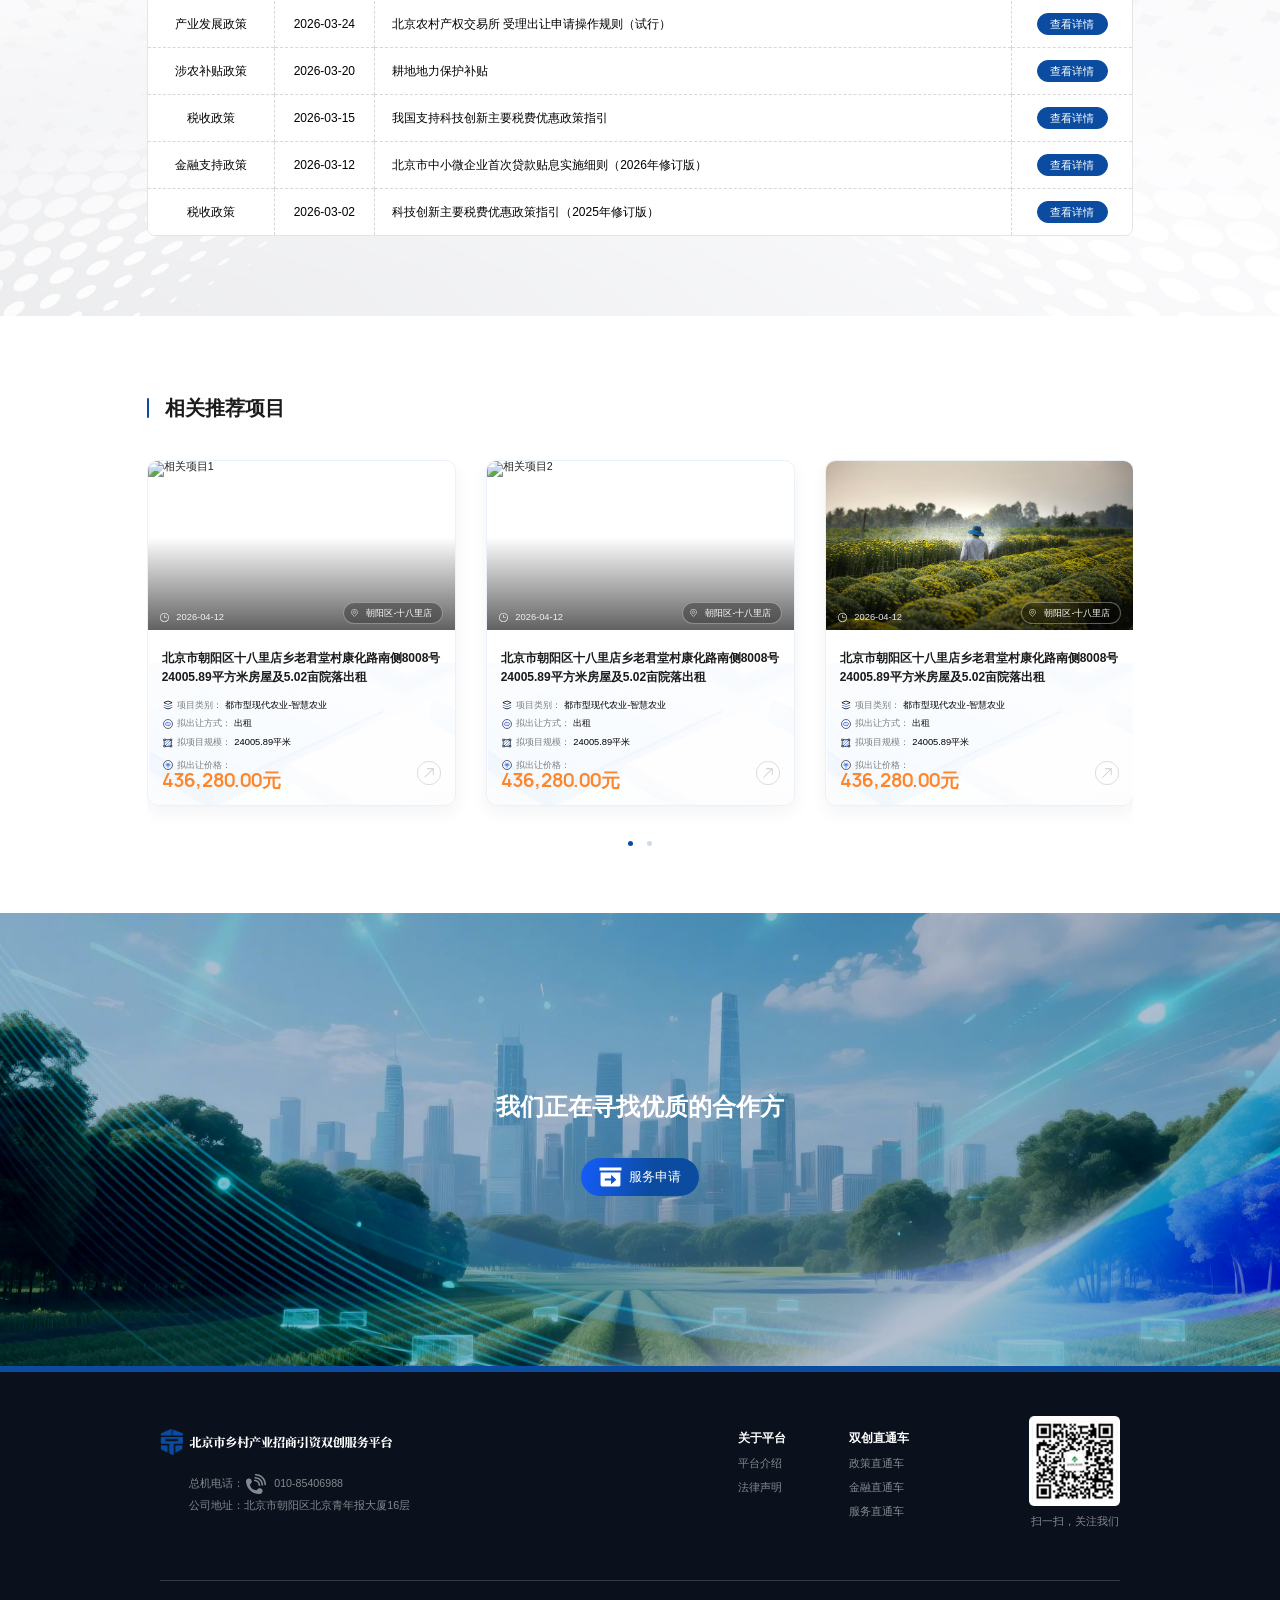
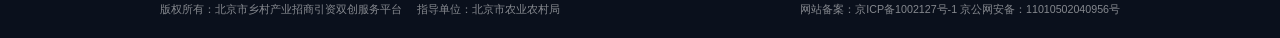
==== commit 9e28540a: "feat: v1.0.0" ====
--- a/agriculture_project_detail.html
+++ b/agriculture_project_detail.html
@@ -16,8 +16,11 @@
 <link rel="stylesheet" href="css/swiper-bundle.min.css" />
 <link rel="stylesheet" href="css/aos.css" />
 <link rel="stylesheet" href="css/fancybox.css" />
+<link rel="stylesheet" href="css/image-popup.css" />
+<link rel="stylesheet" href="css/video-popup.css" />
 <link rel="stylesheet" href="css/my.css" />
 <link rel="stylesheet" href="css/platform-pages.css" />
+<link rel="stylesheet" href="css/service-apply.css" />
 <link rel="stylesheet" href="css/agri-detail.css" />
 </head>
 <body class="agri_dtl_page">
@@ -71,8 +74,8 @@
 <section class="agri_dtl_hero">
     <!-- 模糊背景：与主图相同，叠加 blur + 暗色遮罩 -->
     <div class="agri_dtl_hero_bg">
-        <img src="images/agri-detail/hero-main.jpg" alt="" class="bg_img">
-        <!-- <div class="bg_img"></div> -->
+        <img alt="" class="bg_img bg_img_a">
+        <img alt="" class="bg_img bg_img_b">
     </div>
     <div class="agri_dtl_hero_overlay"></div>
 
@@ -115,7 +118,7 @@
                     </div>
 
                     <!-- 主图上层：播放按钮 -->
-                    <a class="agri_dtl_play_btn" href="javascript:;" aria-label="播放视频"></a>
+                    <a data-video-popup href="videos/project.mp4" data-caption="现代农业项目视频" class="agri_dtl_play_btn" aria-label="播放视频"></a>
                     <!-- 左右箭头（叠在主图上） -->
                     <button class="agri_dtl_arrow agri_dtl_arrow_prev" id="heroImgPrev" aria-label="上一张">
                         <img src="images/agri-detail/icon-left.svg" alt="">
@@ -128,23 +131,7 @@
                     <div class="agri_dtl_img_gradient"></div>
 
                     <!-- 缩略图条（叠在主图底部） -->
-                    <div class="agri_dtl_thumb_strip">
-                        <button class="agri_dtl_thumb agri_dtl_thumb--active" data-idx="0">
-                            <img src="images/agri-detail/hero-main.jpg" alt="">
-                        </button>
-                        <button class="agri_dtl_thumb" data-idx="1">
-                            <img src="images/agri-detail/thumb1.jpg" alt="">
-                        </button>
-                        <button class="agri_dtl_thumb" data-idx="2">
-                            <img src="images/agri-detail/thumb2.jpg" alt="">
-                        </button>
-                        <button class="agri_dtl_thumb" data-idx="3">
-                            <img src="images/agri-detail/thumb3.jpg" alt="">
-                        </button>
-                        <button class="agri_dtl_thumb" data-idx="4">
-                            <img src="images/agri-detail/thumb4.jpg" alt="">
-                        </button>
-                    </div>
+                    <div class="agri_dtl_thumb_strip"></div>
                 </div>
             </div><!-- /.agri_dtl_hero_left -->
 
@@ -471,6 +458,8 @@
                         <span>现场照片</span>
                     </div>
                 </a>
+                <!-- 此为隐藏的图片 -->
+                <a data-fancybox="photos-gallery" href="images/agri-detail/pro-2.png" style="display: none;"></a>
             </div>
             <div class="agri_dtl_photo_lg">
                 <a data-fancybox="photos-gallery" href="images/agri-detail/pro-2.png">
@@ -712,11 +701,11 @@
 </section>
 
 <!-- ========== CTA 招募区 ========== -->
-<section class="agri_dtl_cta_sec">
-    <div class="agri_dtl_cta_bg"></div>
-    <div class="agri_dtl_cta_inner">
-        <h2 class="agri_dtl_cta_title">我们正在寻找优质的合作方</h2>
-        <a href="javascript:;" class="agri_dtl_cta_apply_btn">
+<section class="service_apply_sec agri_service_apply_sec">
+    <div class="service_apply_bg"></div>
+    <div class="service_apply_inner">
+        <h2 class="service_apply_title">我们正在寻找优质的合作方</h2>
+        <a href="javascript:;" class="service_apply_btn">
             <img src="images/agri-detail/icon-apply.svg" alt="">
             服务申请
         </a>
@@ -771,6 +760,8 @@
 <script src="js/swiper-bundle.min.js"></script>
 <script src="js/aos.js"></script>
 <script src="js/fancybox.umd.js"></script>
+<script src="js/image-popup.js"></script>
+<script src="js/video-popup.js"></script>
 <script src="js/my.js"></script>
 <script src="js/platform-pages.js"></script>
 <script src="js/agri-detail.js"></script>
--- a/css/image-popup.css
+++ b/css/image-popup.css
@@ -0,0 +1,227 @@
+/* ============================================================
+   image-popup.css —— 通用图集弹窗（覆盖 Fancybox v5 默认 UI）
+   设计稿：项目图集-弹窗 (Figma node 562:5660)
+   - 黑色 80% 蒙层
+   - 左上角浅白计数器 "X / Y"
+   - 右上角深色条 (#292929) 仅 [下载] [关闭] 两个按钮
+   - 左右圆形蓝色导航按钮 (#165DFF + 1.25px 白描边)
+   - 图片 24px 圆角
+   - 底部白色 caption
+   依赖：Fancybox v5 (css/fancybox.css 之后引入)
+   ============================================================ */
+
+/* ----------------------------------------------------------
+   1) 背景蒙层：纯黑 80%
+---------------------------------------------------------- */
+.fancybox__container {
+    --fancybox-bg: rgba(0, 0, 0, 0.8);
+    --fancybox-color: #fff;
+    --fancybox-hover-color: #fff;
+}
+
+/* ----------------------------------------------------------
+   2) 顶部 toolbar：左计数器、右深色按钮条
+   设为绝对定位浮在顶部，这样图片与左右导航按钮均以整个视口为中心，
+   与 Figma 设计稿（按钮垂直居中于 1080 视口）保持一致。
+---------------------------------------------------------- */
+.fancybox__toolbar {
+    position: absolute;
+    top: 0;
+    left: 0;
+    right: 0;
+    padding: 0;
+    background: transparent;
+    text-shadow: none;
+    pointer-events: none;
+}
+
+.fancybox__toolbar > * { pointer-events: auto; }
+
+.fancybox__toolbar__column.is-left {
+    padding: 17px 30px;
+    flex-grow: 1;
+}
+
+.fancybox__toolbar__column.is-middle { display: none; }
+
+.fancybox__toolbar__column.is-right {
+    background: #292929;
+    padding: 0;
+    flex-grow: 0;
+    flex-wrap: nowrap;
+    align-self: flex-start;
+}
+
+/* 计数器 "X / Y" */
+.fancybox__infobar {
+    color: #fff;
+    opacity: 0.5;
+    font-size: 16px;
+    line-height: 32px;
+    font-weight: 400;
+    background: transparent !important;
+    padding: 0;
+    text-shadow: none;
+    user-select: none;
+}
+
+/* 右上角按钮（下载 / 关闭） */
+.fancybox__toolbar .f-button {
+    --f-button-width: 44px;
+    --f-button-height: 44px;
+    --f-button-bg: transparent;
+    --f-button-hover-bg: rgba(255, 255, 255, 0.12);
+    --f-button-active-bg: rgba(255, 255, 255, 0.18);
+    --f-button-color: #fff;
+    --f-button-hover-color: #fff;
+    --f-button-svg-width: 20px;
+    --f-button-svg-height: 20px;
+    --f-button-svg-stroke-width: 2;
+    --f-button-svg-filter: none;
+    border-radius: 0;
+    border: 0;
+}
+
+.fancybox__toolbar .f-button svg {
+    stroke: #fff;
+    fill: none;
+}
+
+/* ----------------------------------------------------------
+   3) 左右导航按钮：圆形蓝色 + 白描边
+---------------------------------------------------------- */
+.fancybox__nav {
+    --f-button-width: 52px;
+    --f-button-height: 52px;
+    --f-button-border-radius: 50%;
+    --f-button-bg: #165DFF;
+    --f-button-hover-bg: #0B4CA1;
+    --f-button-active-bg: #0B4CA1;
+    --f-button-color: #fff;
+    --f-button-hover-color: #fff;
+    --f-button-svg-filter: none;
+    --f-button-svg-disabled-opacity: 0.5;
+    --f-button-next-pos: 24px;
+    --f-button-prev-pos: 24px;
+}
+
+.fancybox__nav .f-button.is-prev,
+.fancybox__nav .f-button.is-next {
+    border: 1.25px solid #fff !important;
+    box-shadow: 0 4px 12px rgba(0, 0, 0, 0.25);
+    /* 用 flex 居中 ::after 图标 */
+    display: flex !important;
+    align-items: center;
+    justify-content: center;
+}
+
+.fancybox__nav .f-button.is-prev:hover,
+.fancybox__nav .f-button.is-next:hover {
+    background-color: #0B4CA1 !important;
+    border-color: #fff !important;
+}
+
+/* 隐藏 Fancybox 默认的内联 SVG（默认那个偏小且形状奇怪），改用项目内置的干净 chevron 图标 */
+.fancybox__nav .f-button.is-prev svg,
+.fancybox__nav .f-button.is-next svg {
+    display: none !important;
+}
+
+.fancybox__nav .f-button.is-prev::after,
+.fancybox__nav .f-button.is-next::after {
+    content: '';
+    display: block;
+    width: 24px;
+    height: 24px;
+    background-repeat: no-repeat;
+    background-position: center;
+    background-size: contain;
+    pointer-events: none;
+}
+
+.fancybox__nav .f-button.is-prev::after {
+    background-image: url('../images/agri-detail/icon-left.svg');
+}
+
+.fancybox__nav .f-button.is-next::after {
+    background-image: url('../images/agri-detail/icon-right.svg');
+}
+
+.fancybox__nav .f-button[disabled]::after { opacity: 0.5; }
+
+/* ----------------------------------------------------------
+   4) 图片：24px 圆角
+---------------------------------------------------------- */
+.fancybox__slide.has-image > .fancybox__content {
+    border-radius: 24px;
+    overflow: hidden;
+    box-shadow: none;
+}
+
+.fancybox__slide.has-image > .fancybox__content > picture > img,
+.fancybox__slide.has-image > .fancybox__content > img,
+.fancybox-image {
+    border-radius: 24px;
+}
+
+/* 隐藏 slide 内置的右上角小关闭按钮（has-close-btn 兜底） */
+.fancybox__slide > .f-button.is-close-btn,
+.fancybox__content > .f-button.is-close-btn { display: none !important; }
+
+/* 防止 .has-close-btn 类自动留出 40px 顶部内边距 */
+.fancybox__container:not(.is-compact) .fancybox__slide.has-close-btn { padding-top: 0; }
+
+/* ----------------------------------------------------------
+   5) 底部 caption（白色文本）
+---------------------------------------------------------- */
+.fancybox__caption {
+    color: #fff;
+    font-size: 20px;
+    font-weight: 500;
+    line-height: 32px;
+    padding: 14px 0 4px;
+    text-align: center;
+    text-shadow: 0 1px 2px rgba(0, 0, 0, 0.4);
+    opacity: 1;
+}
+
+.is-compact .fancybox__footer { background: transparent; }
+.is-compact .fancybox__footer .fancybox__caption { padding: 12px; }
+
+/* ----------------------------------------------------------
+   6) 移动端适配（≤767px）
+---------------------------------------------------------- */
+@media (max-width: 767px) {
+    .fancybox__toolbar__column.is-left { padding: 10px 16px; }
+
+    .fancybox__infobar { font-size: 14px; line-height: 24px; }
+
+    .fancybox__toolbar .f-button {
+        --f-button-width: 36px;
+        --f-button-height: 36px;
+        --f-button-svg-width: 18px;
+        --f-button-svg-height: 18px;
+    }
+
+    .fancybox__nav {
+        --f-button-width: 40px;
+        --f-button-height: 40px;
+        --f-button-next-pos: 8px;
+        --f-button-prev-pos: 8px;
+    }
+
+    .fancybox__nav .f-button.is-prev::after,
+    .fancybox__nav .f-button.is-next::after {
+        width: 18px;
+        height: 18px;
+    }
+
+    .fancybox__caption {
+        font-size: 15px;
+        line-height: 22px;
+        padding: 10px 12px 4px;
+    }
+
+    .fancybox__slide.has-image > .fancybox__content { border-radius: 12px; }
+    .fancybox-image { border-radius: 12px; }
+}
--- a/css/video-popup.css
+++ b/css/video-popup.css
@@ -0,0 +1,189 @@
+/* ============================================================
+   video-popup.css —— 通用视频弹窗（自包含、不依赖 Fancybox）
+
+   视觉与 image-popup 保持一致：
+   - 黑色 80% 蒙层
+   - 右上角深色条 (#292929) [下载] [关闭] 两个按钮
+   - 视频 24px 圆角，水平垂直居中
+   - 底部白色 caption
+   ============================================================ */
+
+.video-popup {
+    position: fixed;
+    inset: 0;
+    z-index: 9999;
+    display: none;
+    align-items: center;
+    justify-content: center;
+    pointer-events: none;
+}
+
+.video-popup.is-open {
+    display: flex;
+    pointer-events: auto;
+}
+
+/* ----------------------------------------------------------
+   1) 蒙层（80% 黑）
+---------------------------------------------------------- */
+.video-popup__overlay {
+    position: absolute;
+    inset: 0;
+    background: rgba(0, 0, 0, 0.8);
+    cursor: pointer;
+}
+
+/* ----------------------------------------------------------
+   2) 右上角深色条 + [下载] [关闭]
+---------------------------------------------------------- */
+.video-popup__toolbar {
+    position: absolute;
+    top: 0;
+    right: 0;
+    display: flex;
+    align-items: center;
+    background: #292929;
+    z-index: 2;
+}
+
+.video-popup__btn {
+    width: 44px;
+    height: 44px;
+    display: inline-flex;
+    align-items: center;
+    justify-content: center;
+    background: transparent;
+    border: 0;
+    padding: 0;
+    margin: 0;
+    cursor: pointer;
+    color: #fff;
+    text-decoration: none;
+    transition: background .15s ease;
+}
+
+.video-popup__btn:hover {
+    background: rgba(255, 255, 255, 0.12);
+}
+
+.video-popup__btn:active {
+    background: rgba(255, 255, 255, 0.18);
+}
+
+.video-popup__btn svg {
+    display: block;
+    pointer-events: none;
+}
+
+/* ----------------------------------------------------------
+   3) 视频舞台：居中、24px 圆角、自适应
+---------------------------------------------------------- */
+.video-popup__stage {
+    position: relative;
+    z-index: 1;
+    width: min(1100px, 86vw);
+    max-height: calc(100vh - 120px);
+    display: flex;
+    flex-direction: column;
+    align-items: center;
+}
+
+.video-popup__video {
+    width: 100%;
+    max-height: calc(100vh - 160px);
+    border-radius: 24px;
+    background: #000;
+    box-shadow: 0 12px 40px rgba(0, 0, 0, 0.4);
+    display: block;
+    object-fit: contain;
+    outline: none;
+}
+
+/* ----------------------------------------------------------
+   4) 错误提示（视频加载失败时显示）
+---------------------------------------------------------- */
+.video-popup__error {
+    display: none;
+    width: 100%;
+    min-height: 360px;
+    max-height: calc(100vh - 160px);
+    border-radius: 24px;
+    background: #1a1a1a;
+    color: #fff;
+    align-items: center;
+    justify-content: center;
+    flex-direction: column;
+    gap: 16px;
+    padding: 40px 24px;
+    box-shadow: 0 12px 40px rgba(0, 0, 0, 0.4);
+    text-align: center;
+}
+
+.video-popup__error-icon {
+    color: rgba(255, 255, 255, 0.7);
+}
+
+.video-popup__error-text {
+    margin: 0;
+    font-size: 18px;
+    line-height: 28px;
+    color: rgba(255, 255, 255, 0.85);
+}
+
+.video-popup.has-error .video-popup__video { display: none; }
+.video-popup.has-error .video-popup__error { display: flex; }
+.video-popup.has-error [data-vp-download] { display: none; }
+
+/* ----------------------------------------------------------
+   5) 底部 caption（白色文本）
+---------------------------------------------------------- */
+.video-popup__caption {
+    color: #fff;
+    font-size: 20px;
+    font-weight: 500;
+    line-height: 32px;
+    padding: 14px 0 4px;
+    text-align: center;
+    text-shadow: 0 1px 2px rgba(0, 0, 0, 0.4);
+}
+
+/* ----------------------------------------------------------
+   6) 移动端适配（≤767px）
+---------------------------------------------------------- */
+@media (max-width: 767px) {
+    .video-popup__btn {
+        width: 36px;
+        height: 36px;
+    }
+
+    .video-popup__btn svg {
+        width: 18px;
+        height: 18px;
+    }
+
+    .video-popup__stage {
+        width: 92vw;
+    }
+
+    .video-popup__video {
+        border-radius: 12px;
+        max-height: calc(100vh - 120px);
+    }
+
+    .video-popup__error {
+        border-radius: 12px;
+        min-height: 240px;
+        padding: 32px 16px;
+    }
+
+    .video-popup__error-text {
+        font-size: 15px;
+        line-height: 22px;
+    }
+
+    .video-popup__caption {
+        font-size: 15px;
+        line-height: 22px;
+        padding: 10px 12px 4px;
+    }
+}
--- a/css/service-apply.css
+++ b/css/service-apply.css
@@ -0,0 +1,92 @@
+/* ============================================================
+   服务申请公共模块
+   通过 --service-apply-bg-image 覆盖不同页面背景图
+   ============================================================ */
+.service_apply_sec {
+    --service-apply-bg-image: url('../images/agri-detail/section7-bg.jpg');
+    position: relative;
+    height: 6.8rem;
+    display: flex;
+    align-items: center;
+    justify-content: center;
+    overflow: hidden;
+}
+
+.service_apply_bg {
+    position: absolute;
+    inset: 0;
+    background: var(--service-apply-bg-image) center / cover no-repeat;
+    z-index: 0;
+}
+
+.service_apply_inner {
+    position: relative;
+    z-index: 1;
+    text-align: center;
+}
+
+.service_apply_title {
+    font-size: .36rem;
+    line-height: 0.72rem;
+    font-weight: 700;
+    color: #fff;
+    margin-bottom: .4rem;
+}
+
+.service_apply_btn {
+    display: inline-flex;
+    align-items: center;
+    gap: .1rem;
+    padding: 0.12rem .28rem;
+    border-radius: 5.6rem;
+    background: linear-gradient(102deg, #165DFF -2.38%, #0B4CA1 59.52%);
+    color: #fff;
+    font-size: .2rem;
+    font-weight: 500;
+    transition: filter .2s, transform .2s;
+}
+
+.service_apply_btn:hover {
+    filter: brightness(1.15);
+    transform: translateY(-.03rem);
+}
+
+@media screen and (max-width: 1024px) {
+    .service_apply_sec {
+        height: auto;
+        padding: .8rem .4rem;
+    }
+
+    .service_apply_title {
+        font-size: .28rem;
+        line-height: 1.5;
+        margin-bottom: .3rem;
+    }
+
+    .service_apply_btn {
+        padding: .12rem .26rem;
+        font-size: .18rem;
+    }
+}
+
+@media screen and (max-width: 767px) {
+    .service_apply_sec {
+        padding: .6rem .3rem;
+    }
+
+    .service_apply_title {
+        font-size: .22rem;
+        line-height: 1.55;
+        margin-bottom: .24rem;
+    }
+
+    .service_apply_btn {
+        padding: .12rem .26rem;
+        font-size: .16rem;
+    }
+
+    .service_apply_btn img {
+        width: .18rem;
+        height: .18rem;
+    }
+}
--- a/css/agri-detail.css
+++ b/css/agri-detail.css
@@ -55,11 +55,17 @@
     overflow: hidden;
 }
 .agri_dtl_hero_bg .bg_img {
+    position: absolute;
+    top: -5%;
+    left: -5%;
     width: 110%;
     height: 110%;
     object-fit: cover;
     filter: blur(50px);
-}
+    transition: opacity .8s ease;
+}
+.agri_dtl_hero_bg .bg_img_a { z-index: 1; opacity: 0; }
+.agri_dtl_hero_bg .bg_img_b { z-index: 2; opacity: 0; }
 
 /* ---- 深色半透渐变遮罩 ---- */
 .agri_dtl_hero_overlay {
@@ -96,6 +102,7 @@
     font-size: .16rem;
     color: rgba(255,255,255,.75);
     margin-bottom: .68rem;
+    z-index: 2;
 }
 .agri_dtl_breadcrumb .icon-home {
     width: .16rem;
@@ -209,10 +216,16 @@
     z-index: 5;
     bottom: .2rem;
     left: .2rem;
+    right: .2rem;
     display: flex;
     gap: .1rem;
     align-items: flex-end;
-}
+    overflow-x: auto;
+    overflow-y: visible;
+    scrollbar-width: none;
+    -ms-overflow-style: none;
+}
+.agri_dtl_thumb_strip::-webkit-scrollbar { display: none; }
 
 /* 普通缩略图：Figma 144×102px */
 .agri_dtl_thumb {
@@ -554,7 +567,7 @@
    项目详情  (Figma: y=2830, h=1161, 白底)
    ============================================================ */
 .agri_dtl_detail_sec {
-    padding: .8rem 0;
+    padding: .8rem 0 0;
     background: #fff;
 }
 .agri_dtl_detail_text {
@@ -662,6 +675,7 @@
     align-items: center;
     gap: .37rem;
     margin-top: .4rem;
+    padding-bottom: 0.8rem;
 }
 
 /* 分页点（Swiper pagination 容器） */
@@ -702,6 +716,7 @@
     height: 100%;
     display: block;
     transition: opacity .25s;
+    border-radius: 50%;
 }
 .agri_dtl_gallery_arrow_active {
     position: absolute;
@@ -1303,50 +1318,10 @@
     background: url('../images/agri-detail/icon-go.svg') center / contain no-repeat;
 }
 
-/* ============================================================
-   CTA 招募区  (Figma: y=8879, h=680)
-   ============================================================ */
-.agri_dtl_cta_sec {
-    position: relative;
-    height: 6.8rem;
-    display: flex;
-    align-items: center;
-    justify-content: center;
-    overflow: hidden;
-}
-.agri_dtl_cta_bg {
-    position: absolute;
-    inset: 0;
-    background: url('../images/agri-detail/section7-bg.jpg') center / cover no-repeat;
-    z-index: 0;
-}
-/* .agri_dtl_cta_bg::before {
-    content: "";
-    position: absolute;
-    inset: 0;
-    background: rgba(0,15,48,.58);
-} */
-.agri_dtl_cta_inner { position: relative; z-index: 1; text-align: center; }
-.agri_dtl_cta_title {
-    font-size: .36rem;
-    line-height: 0.72rem;
-    font-weight: 700;
-    color: #fff;
-    margin-bottom: .4rem;
-}
-.agri_dtl_cta_apply_btn {
-    display: inline-flex;
-    align-items: center;
-    gap: .1rem;
-    padding: 0.12rem .28rem;
-    border-radius: 5.6rem;
-    background: linear-gradient(102deg, #165DFF -2.38%, #0B4CA1 59.52%);
-    color: #fff;
-    font-size: .2rem;
-    font-weight: 500;
-    transition: filter .2s, transform .2s;
-}
-.agri_dtl_cta_apply_btn:hover { filter: brightness(1.15); transform: translateY(-.03rem); }
+/* 服务申请：仅覆盖公共模块背景图 */
+.agri_service_apply_sec {
+    --service-apply-bg-image: url('../images/agri-detail/section7-bg.jpg');
+}
 
 
 /* ============================================================
@@ -1534,7 +1509,7 @@
     .agri_dtl_invest_long_line { margin-top: .3rem; }
 
     /* ---- 项目详情 ---- */
-    .agri_dtl_detail_sec { padding: .6rem 0; }
+    .agri_dtl_detail_sec { padding: .6rem 0 0; }
     .agri_dtl_detail_text { font-size: .17rem; margin-bottom: .3rem; }
     .agri_dtl_gallery_wrap { padding-top: .3rem; }
     .agri_dtl_gallery_swiper { overflow: hidden; padding: 0; }
@@ -1627,10 +1602,6 @@
     .agri_dtl_related_price { font-size: .24rem; }
     .agri_dtl_related_link { width: .32rem; height: .32rem; bottom: .22rem; right: .18rem; }
 
-    /* ---- CTA 招募 ---- */
-    .agri_dtl_cta_sec { height: auto; padding: .8rem .4rem; }
-    .agri_dtl_cta_title { font-size: .28rem; line-height: 1.5; margin-bottom: .3rem; }
-    .agri_dtl_cta_apply_btn { padding: .12rem .26rem; font-size: .18rem; }
 }
 
 /* ============================================================
@@ -1760,7 +1731,7 @@
     .agri_dtl_invest_long_line { margin-top: .22rem; }
 
     /* ---- 项目详情 ---- */
-    .agri_dtl_detail_sec { padding: .5rem 0; }
+    .agri_dtl_detail_sec { padding: .5rem 0 0; }
     .agri_dtl_detail_text {
         font-size: .15rem;
         line-height: 1.7;
@@ -1861,16 +1832,4 @@
     .agri_dtl_related_meta li { font-size: .13rem; }
     .agri_dtl_related_price { font-size: .22rem; }
 
-    /* ---- CTA 招募 ---- */
-    .agri_dtl_cta_sec { padding: .6rem .3rem; }
-    .agri_dtl_cta_title {
-        font-size: .22rem;
-        line-height: 1.55;
-        margin-bottom: .24rem;
-    }
-    .agri_dtl_cta_apply_btn {
-        padding: .12rem .26rem;
-        font-size: .16rem;
-    }
-    .agri_dtl_cta_apply_btn img { width: .18rem; height: .18rem; }
-}
+}
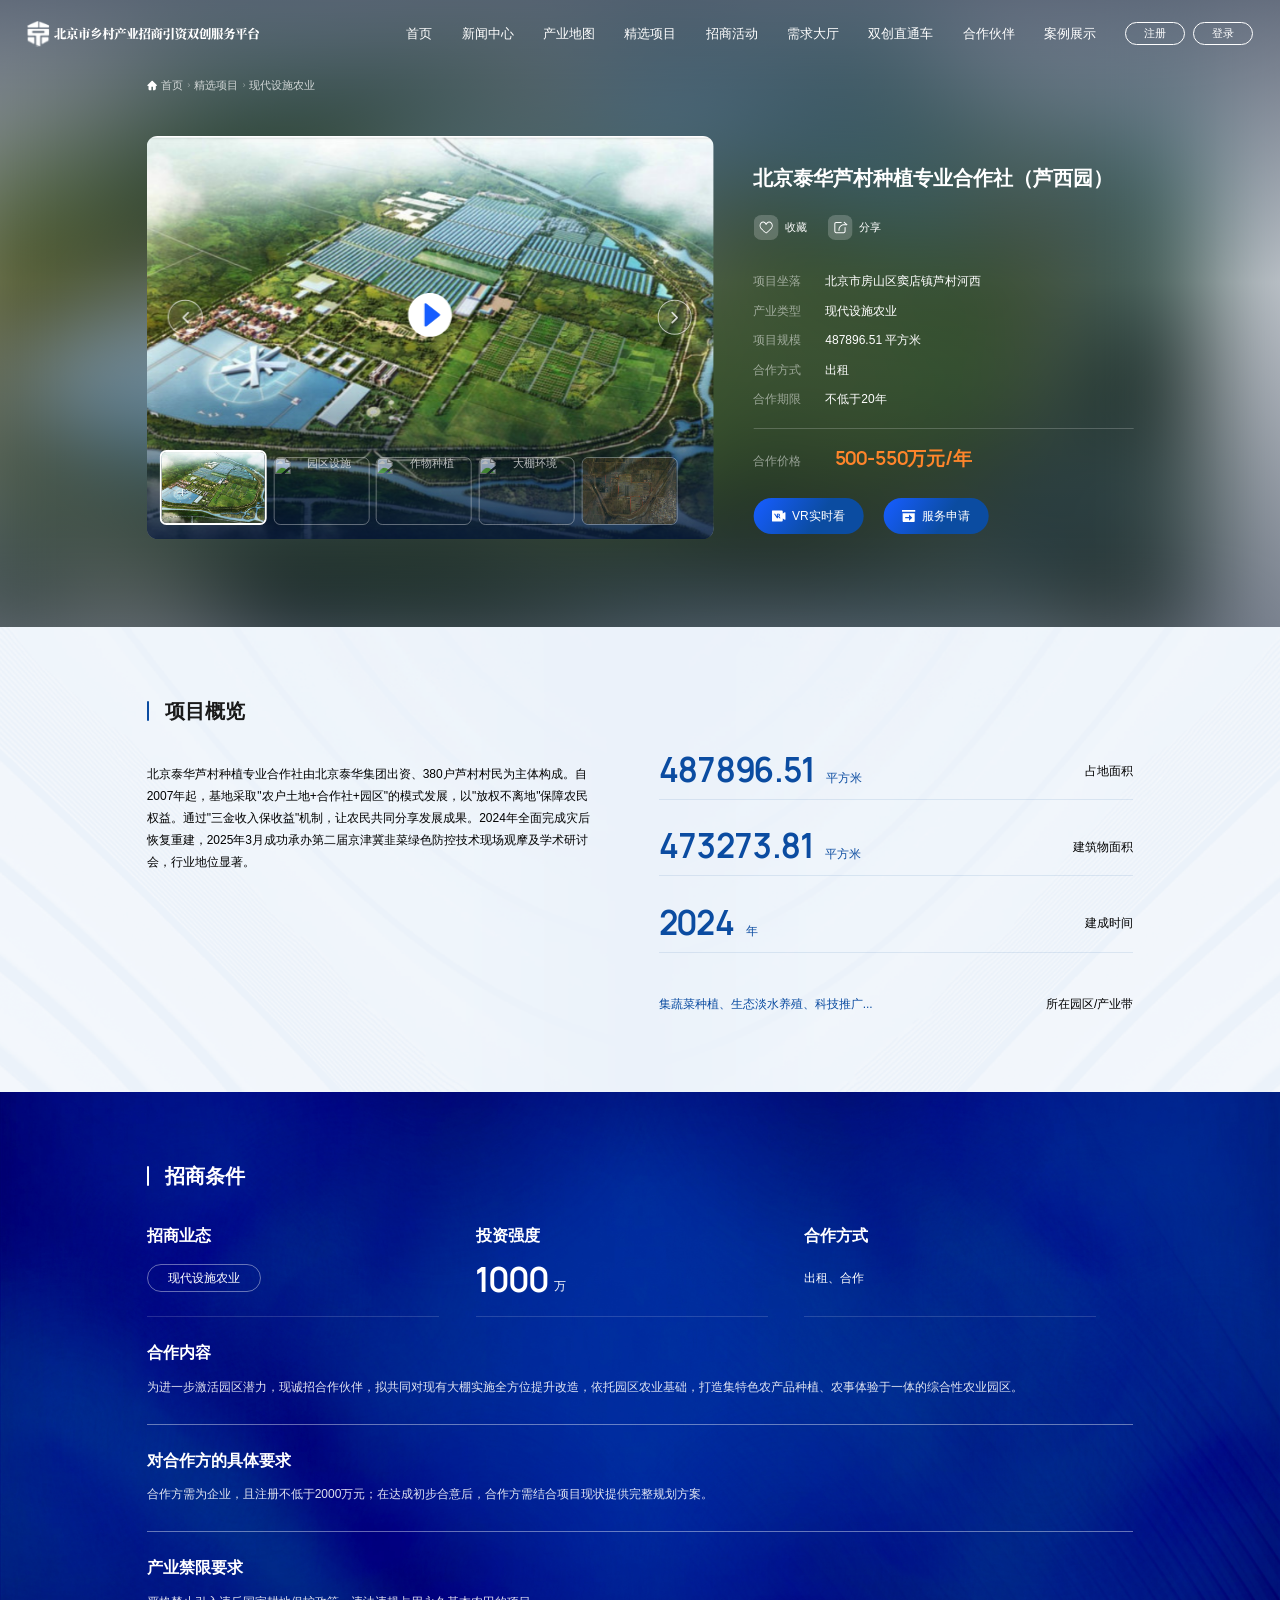
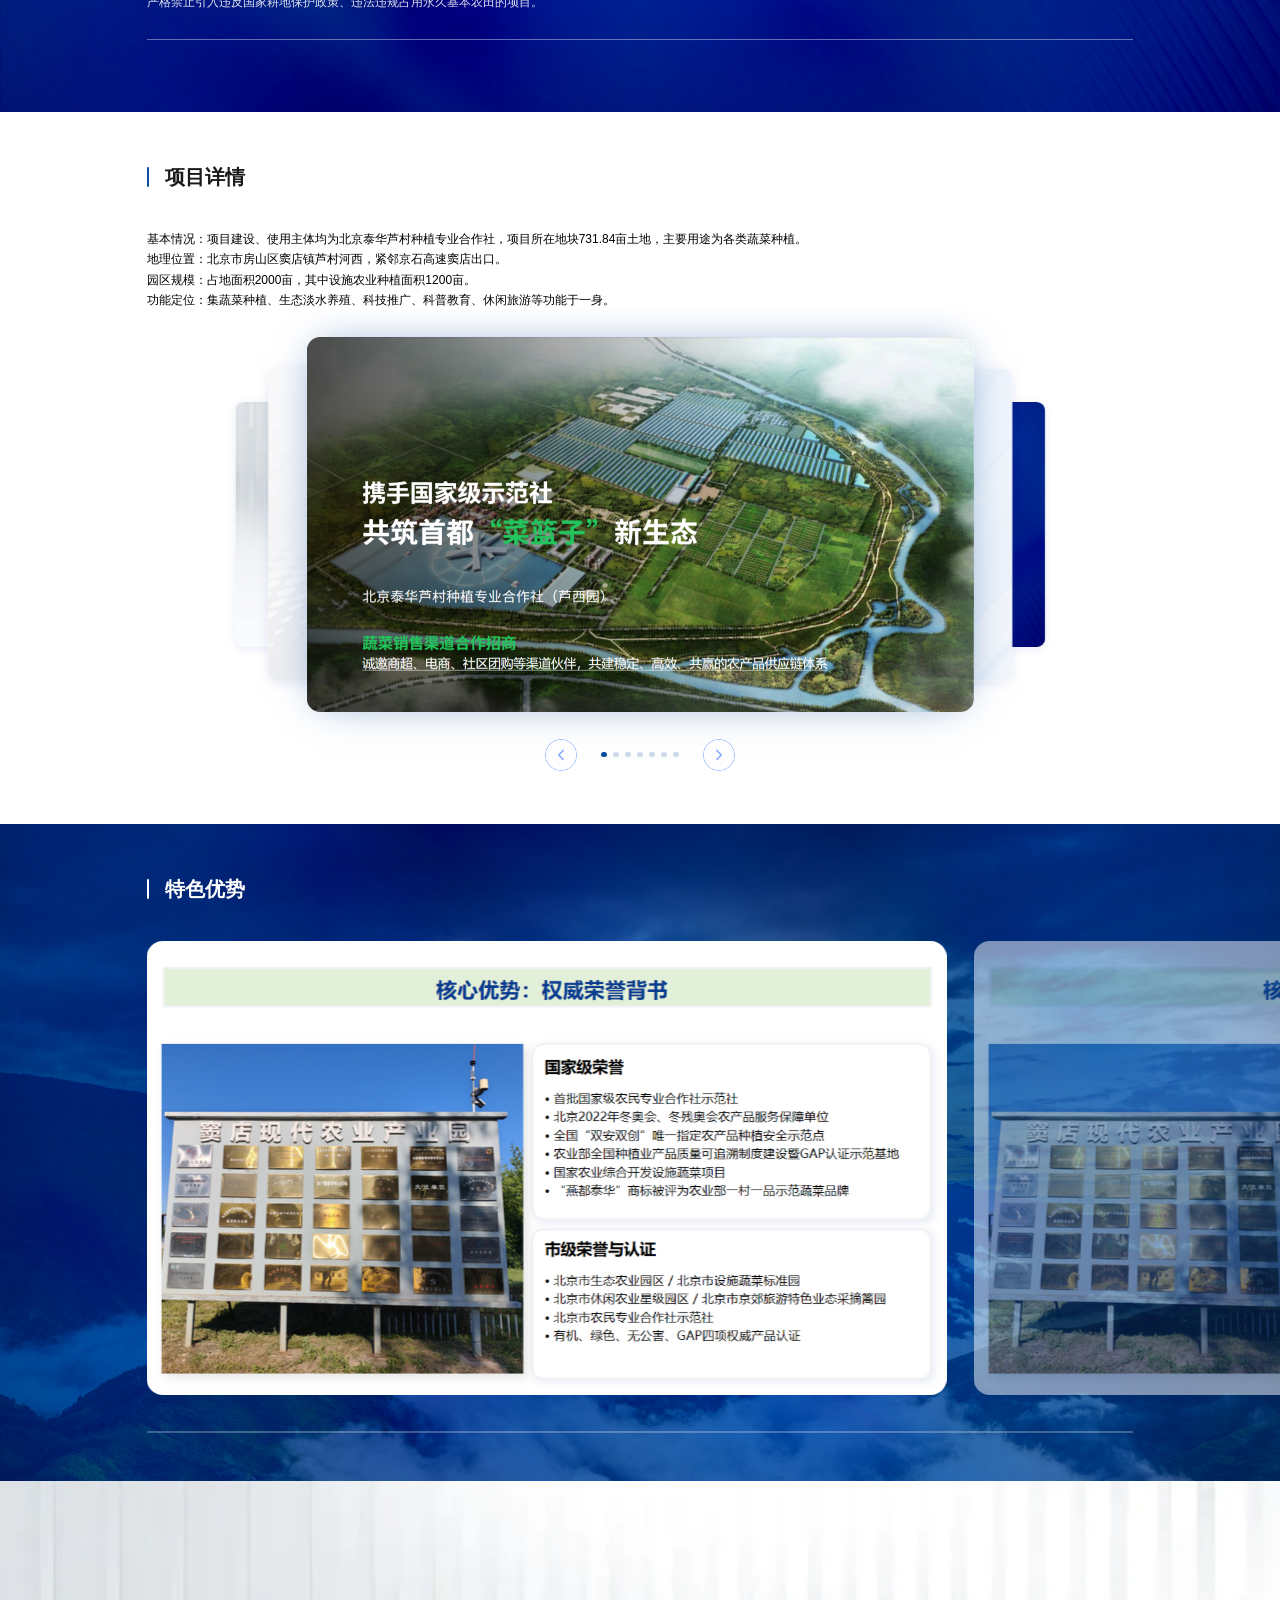
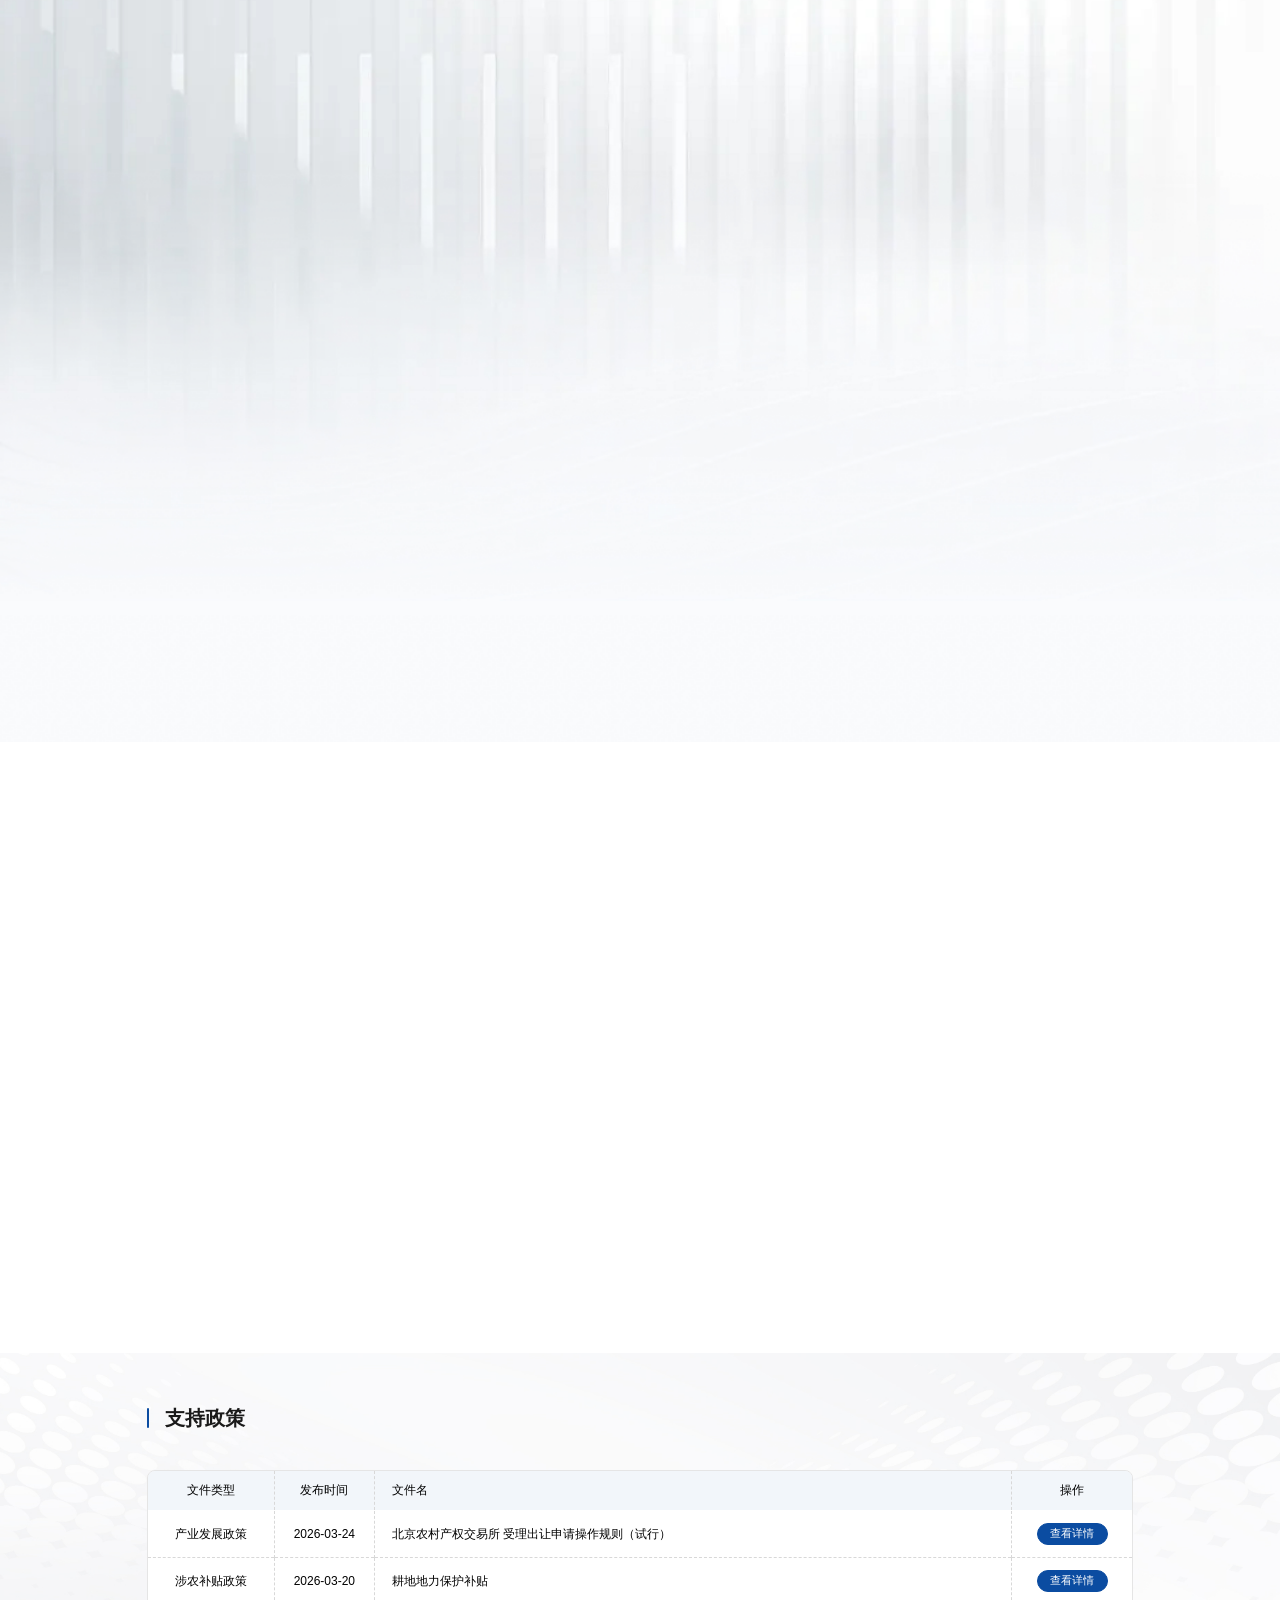
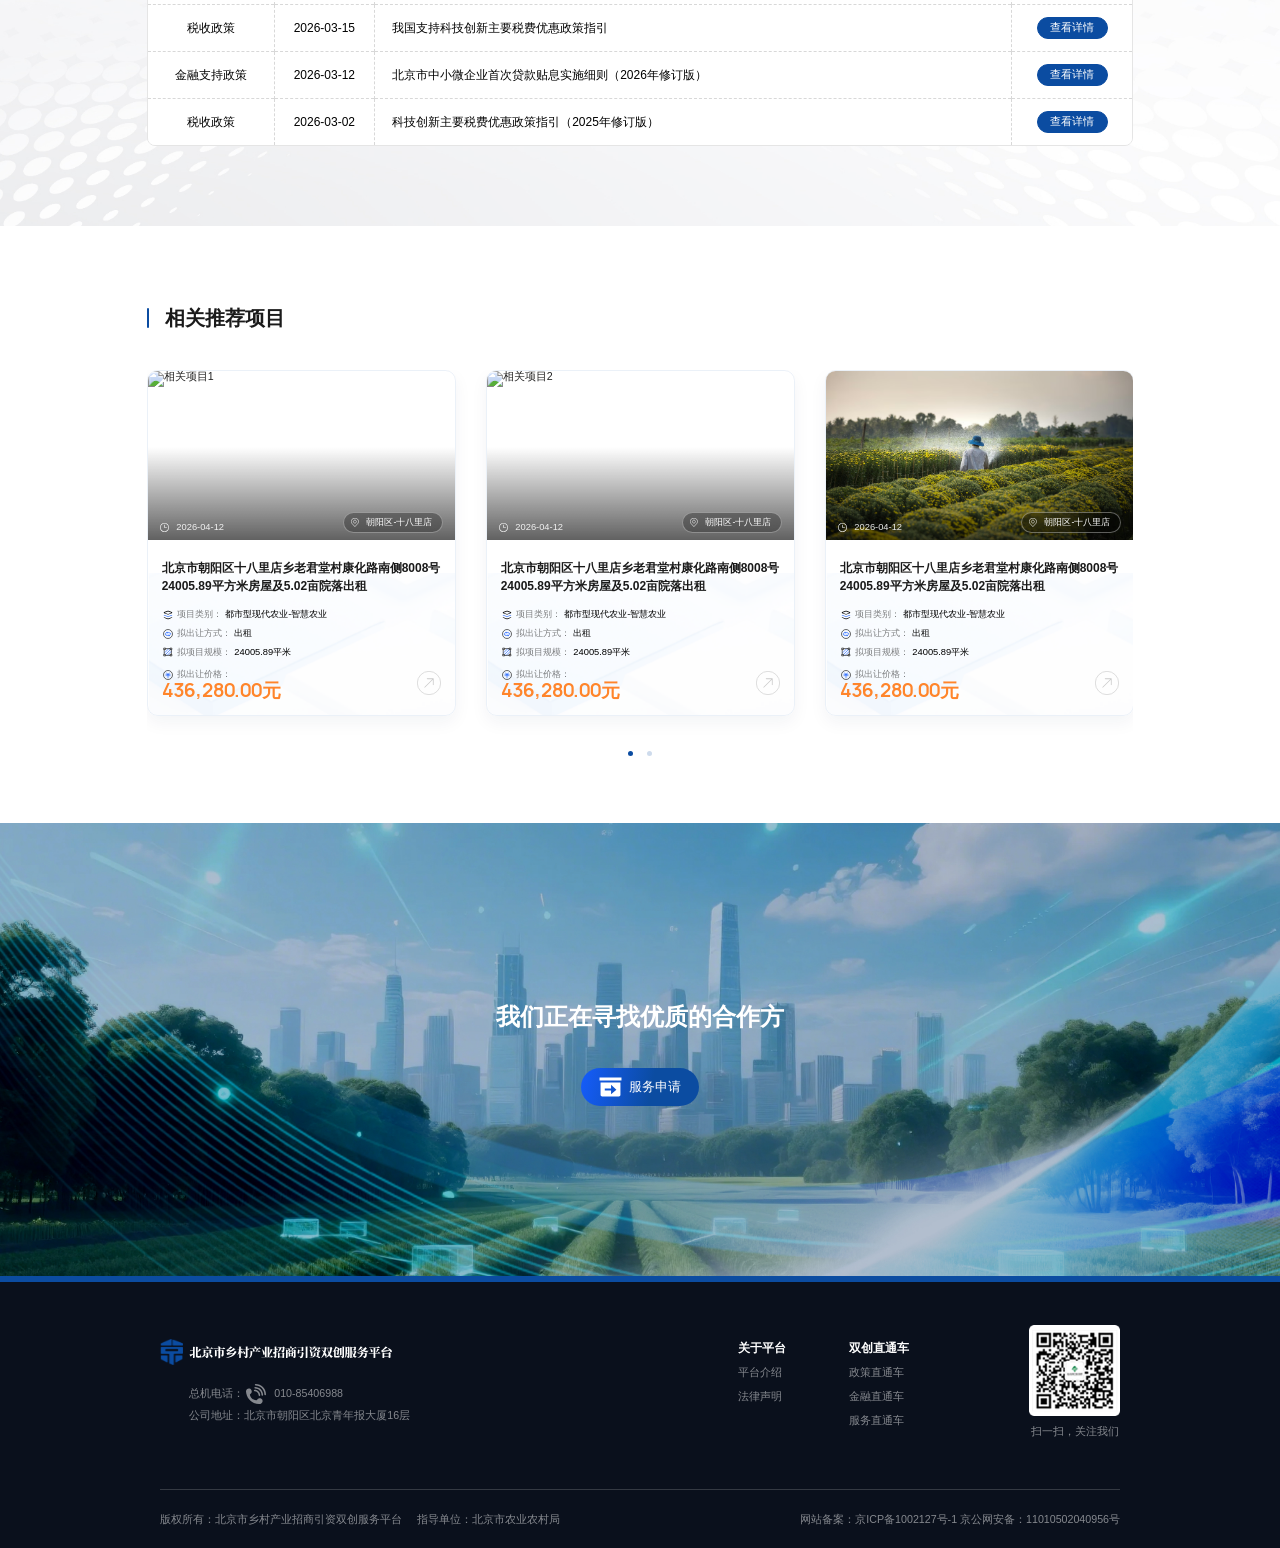
==== commit 7f7a43d0: "fix: a bugs" ====
--- a/agriculture_project_detail.html
+++ b/agriculture_project_detail.html
@@ -118,7 +118,7 @@
                     </div>
 
                     <!-- 主图上层：播放按钮 -->
-                    <a data-video-popup href="videos/project.mp4" data-caption="现代农业项目视频" class="agri_dtl_play_btn" aria-label="播放视频"></a>
+                    <a data-video-popup href="video/oceans.mp4" data-caption="现代农业项目视频" class="agri_dtl_play_btn" aria-label="播放视频"></a>
                     <!-- 左右箭头（叠在主图上） -->
                     <button class="agri_dtl_arrow agri_dtl_arrow_prev" id="heroImgPrev" aria-label="上一张">
                         <img src="images/agri-detail/icon-left.svg" alt="">
--- a/css/platform-pages.css
+++ b/css/platform-pages.css
@@ -178,6 +178,8 @@
     line-height: 1.42;
     font-weight: 700;
     text-shadow: 0 .08rem .18rem rgba(0, 0, 0, .34);
+    opacity: 0;
+    animation: agriHeroTextIn 1s cubic-bezier(.2, .7, .2, 1) .12s both;
 }
 
 .agri_hero_text p {
@@ -187,6 +189,8 @@
     margin-top: .38rem;
     font-size: .32rem;
     font-weight: 500;
+    opacity: 0;
+    animation: agriHeroTextIn 1s cubic-bezier(.2, .7, .2, 1) .32s both;
 }
 
 .agri_hero_text p span {
@@ -232,6 +236,17 @@
 
 .agri_hero_arrow img {
     width: .3rem;
+}
+
+@keyframes agriHeroTextIn {
+    from {
+        opacity: 0;
+        transform: translate3d(0, .28rem, 0);
+    }
+    to {
+        opacity: 1;
+        transform: translate3d(0, 0, 0);
+    }
 }
 
 .agri_body {
--- a/css/agri-detail.css
+++ b/css/agri-detail.css
@@ -574,7 +574,7 @@
     font-size: .18rem;
     line-height: 1.7;
     color: rgba(0,0,0,1);
-    margin-bottom: .4rem;
+    margin-bottom: 0;
 }
 .agri_dtl_detail_text strong {
     color: #1a1a1a;
@@ -585,14 +585,14 @@
    项目详情图集：3 层层叠卡片轮播
    作用范围严格限定在 .agri_dtl_gallery_swiper 内，不会影响其它 Swiper
    ------------------------------------------------------------
-   第一层 active   : 12rem × 6.8rem
-   第二层 prev/next  : 10rem × 5.7rem，相对 active 露出
-   第三层 prev2/next2: 7.84rem × 4.58rem，相对第二层露出
+   第一层 active   : 10rem × 5.625rem
+   第二层 prev/next  : 8.33rem × 4.69rem，相对 active 露出
+   第三层 prev2/next2: 6.53rem × 3.67rem，相对第二层露出
    远处 slide opacity:0 隐藏，所以无需 overflow:hidden
    ============================================================ */
 .agri_dtl_gallery_wrap {
     position: relative;
-    padding-top: .48rem;
+    padding-top: .4rem;
     overflow: hidden;
 }
 .agri_dtl_gallery_swiper {
@@ -603,8 +603,8 @@
     align-items: center;
 }
 .agri_dtl_gallery_swiper .swiper-slide {
-    width: 12rem;
-    height: 6.8rem;
+    width: 10rem;
+    aspect-ratio: 16 / 9;
     border-radius: .2rem;
     overflow: hidden;
     opacity: 0;
@@ -627,7 +627,7 @@
     height: 100%;
 }
 
-/* 第一层：active (12rem × 6.8rem) */
+/* 第一层：active (10rem × 5.625rem) */
 .agri_dtl_gallery_swiper .swiper-slide-active {
     opacity: 1;
     z-index: 3;
@@ -636,7 +636,7 @@
     box-shadow: 0 0 0.60rem -0.20rem rgba(11, 76, 161, 0.60);
 }
 
-/* 第二层：prev / next (10rem × 5.7rem) */
+/* 第二层：prev / next (8.33rem × 4.69rem) */
 .agri_dtl_gallery_swiper .swiper-slide-prev,
 .agri_dtl_gallery_swiper .swiper-slide-next {
     opacity: 1;
@@ -644,13 +644,13 @@
     box-shadow: 0 0.04rem 0.20rem 0 rgba(1, 47, 167, 0.10);
 }
 .agri_dtl_gallery_swiper .swiper-slide-prev {
-    transform: translateX(10.31rem) scale(.8333);
+    transform: translateX(8.59rem) scale(.8333);
 }
 .agri_dtl_gallery_swiper .swiper-slide-next {
-    transform: translateX(-10.31rem) scale(.8333);
-}
-
-/* 第三层：prev2 / next2 (7.84rem × 4.58rem)
+    transform: translateX(-8.59rem) scale(.8333);
+}
+
+/* 第三层：prev2 / next2 (6.53rem × 3.67rem)
    ! 必须写在 prev/next/active 之后，确保 source order 优先级覆盖
    ! transform 用 !important 双保险，防止 swiper 切换中间态被覆盖
    transform 不参与过渡，加 class 的瞬间立即就位（opacity .15s 渐显） */
@@ -662,10 +662,10 @@
     transition: opacity .15s ease, box-shadow .5s ease;
 }
 .agri_dtl_gallery_swiper .agri_dtl_slide_prev2 {
-    transform: translateX(20.63rem) scale(.6533) !important;
+    transform: translateX(17.19rem) scale(.6533) !important;
 }
 .agri_dtl_gallery_swiper .agri_dtl_slide_next2 {
-    transform: translateX(-20.63rem) scale(.6533) !important;
+    transform: translateX(-17.19rem) scale(.6533) !important;
 }
 
 /* 控件行：左箭头 + 分页点 + 右箭头 */
@@ -685,7 +685,7 @@
     justify-content: center;
     align-items: center;
     gap: .1rem;
-    width: auto;
+    width: auto !important;
 }
 .agri_dtl_dot {
     display: block;
@@ -803,7 +803,7 @@
    ============================================================ */
 .agri_dtl_photos_sec {
     position: relative;
-    padding: .8rem 0 1rem;
+    padding: 1.1rem 0 1rem;
     overflow: hidden;
 }
 .agri_dtl_photos_sec::before {
@@ -1558,7 +1558,14 @@
     .agri_dtl_map_wrap { height: auto; }
     .agri_dtl_map_img {
         height: auto;
+        aspect-ratio: auto;
+        overflow: visible;
+        border-radius: 0;
+    }
+    .agri_dtl_map_img > img {
+        height: auto;
         aspect-ratio: 1480 / 590;
+        border-radius: .16rem;
     }
     .agri_dtl_poi_panel {
         position: static;
@@ -1781,7 +1788,7 @@
 
     /* ---- 周边配套 ---- */
     .agri_dtl_surroundings_sec { padding: .5rem 0; }
-    .agri_dtl_map_img {
+    .agri_dtl_map_img > img {
         aspect-ratio: 4 / 3;
         border-radius: .12rem;
     }
